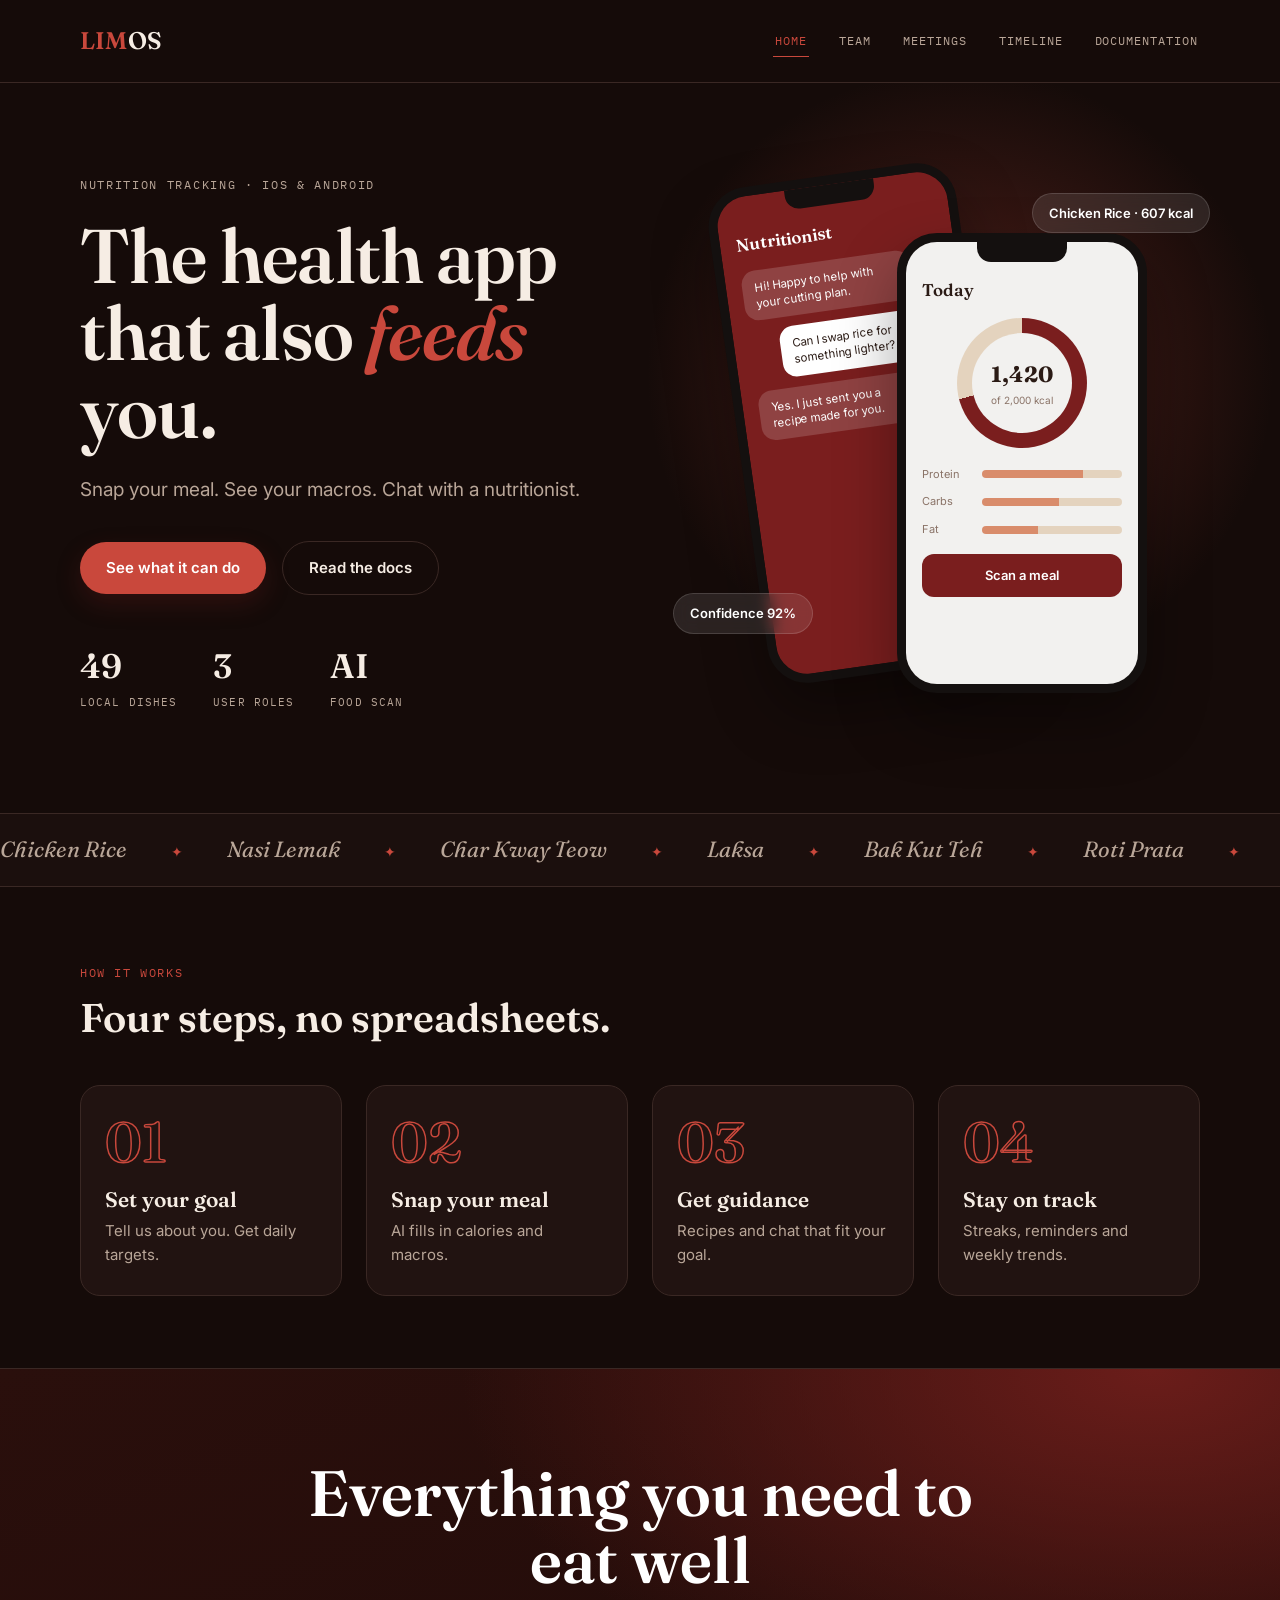
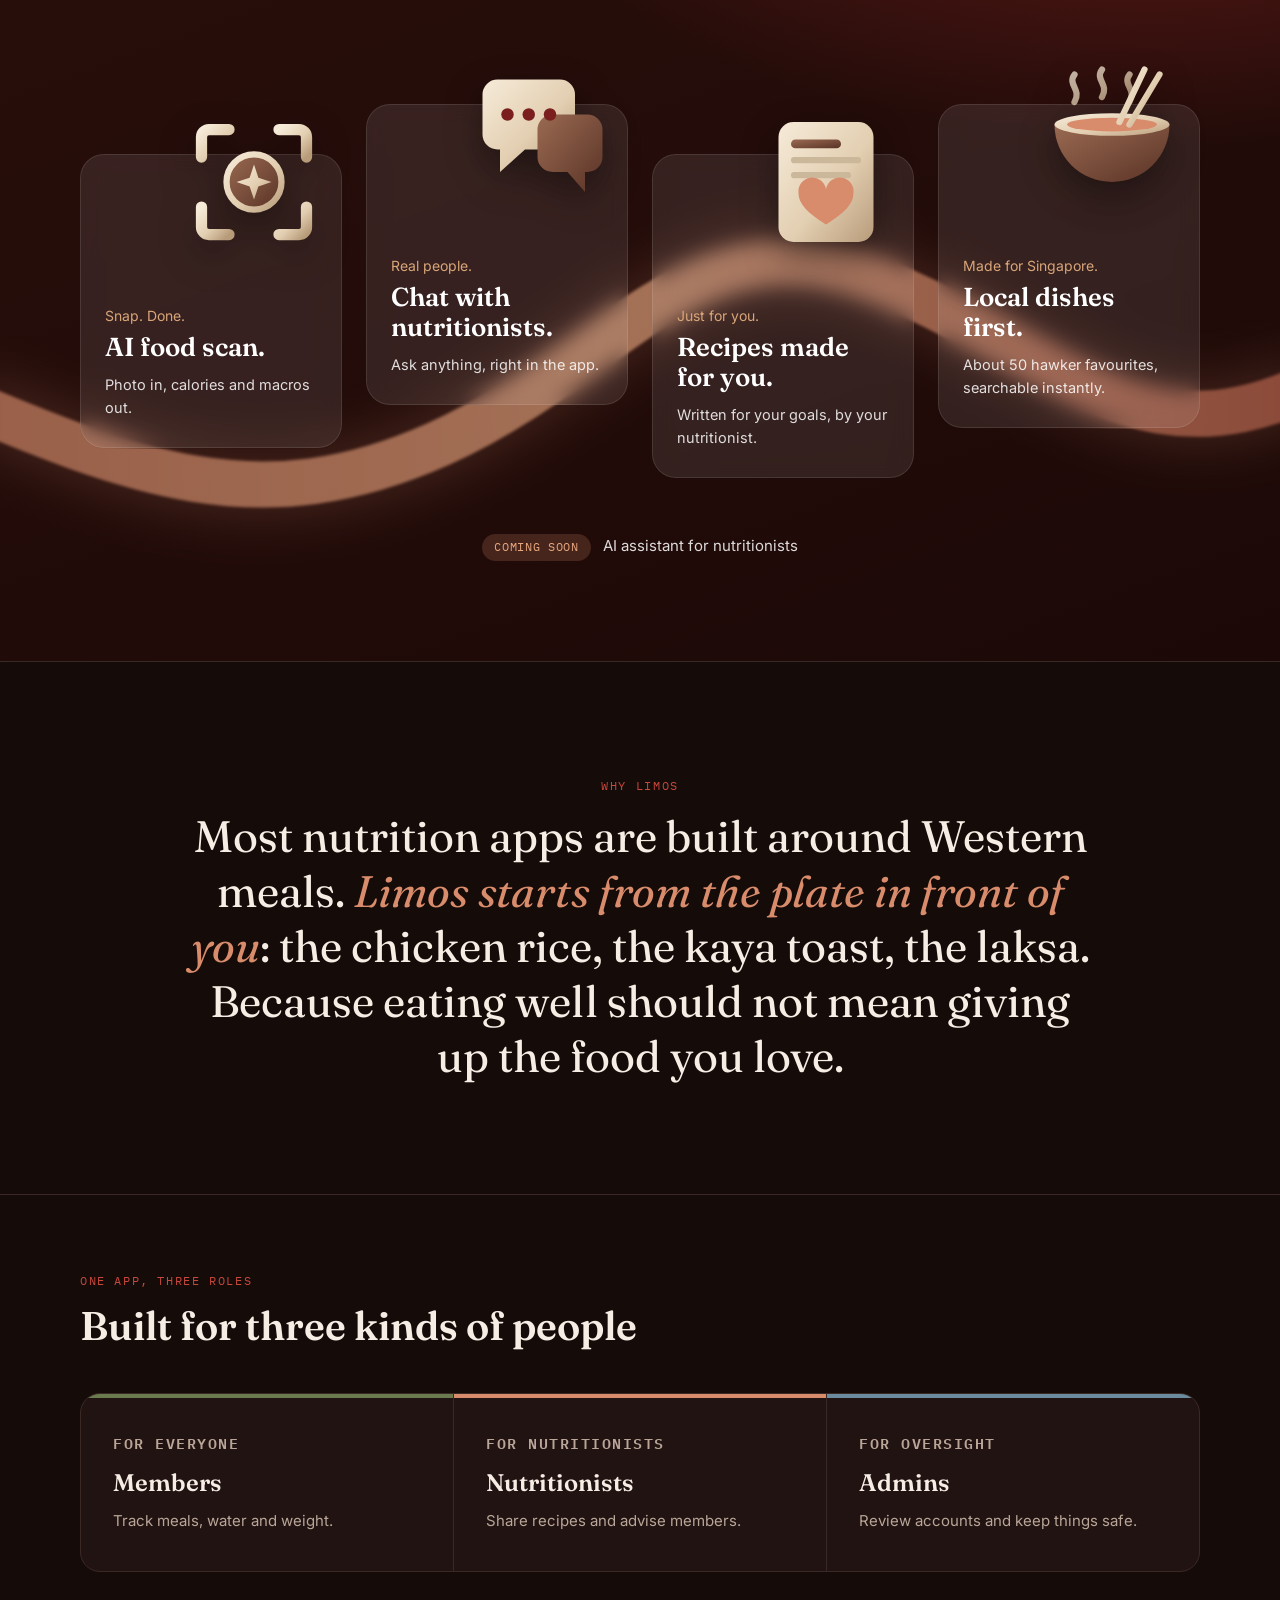
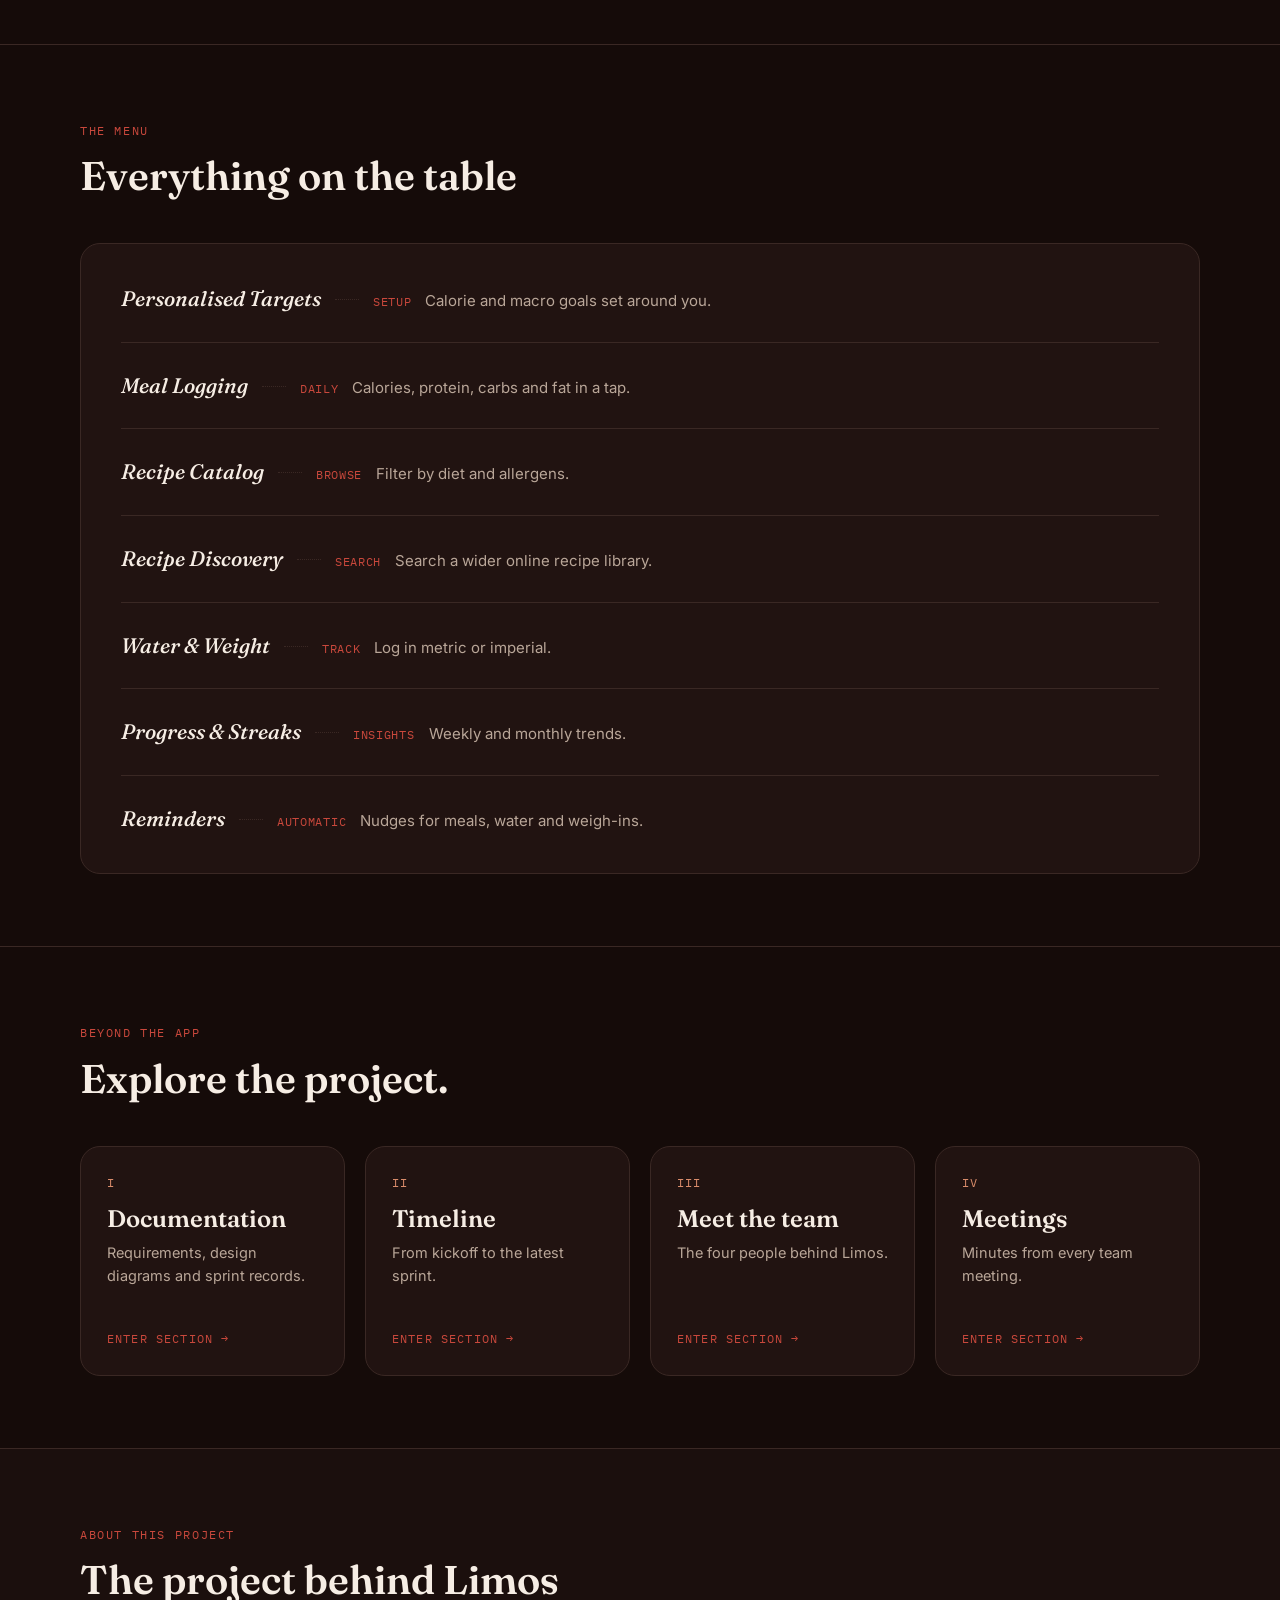
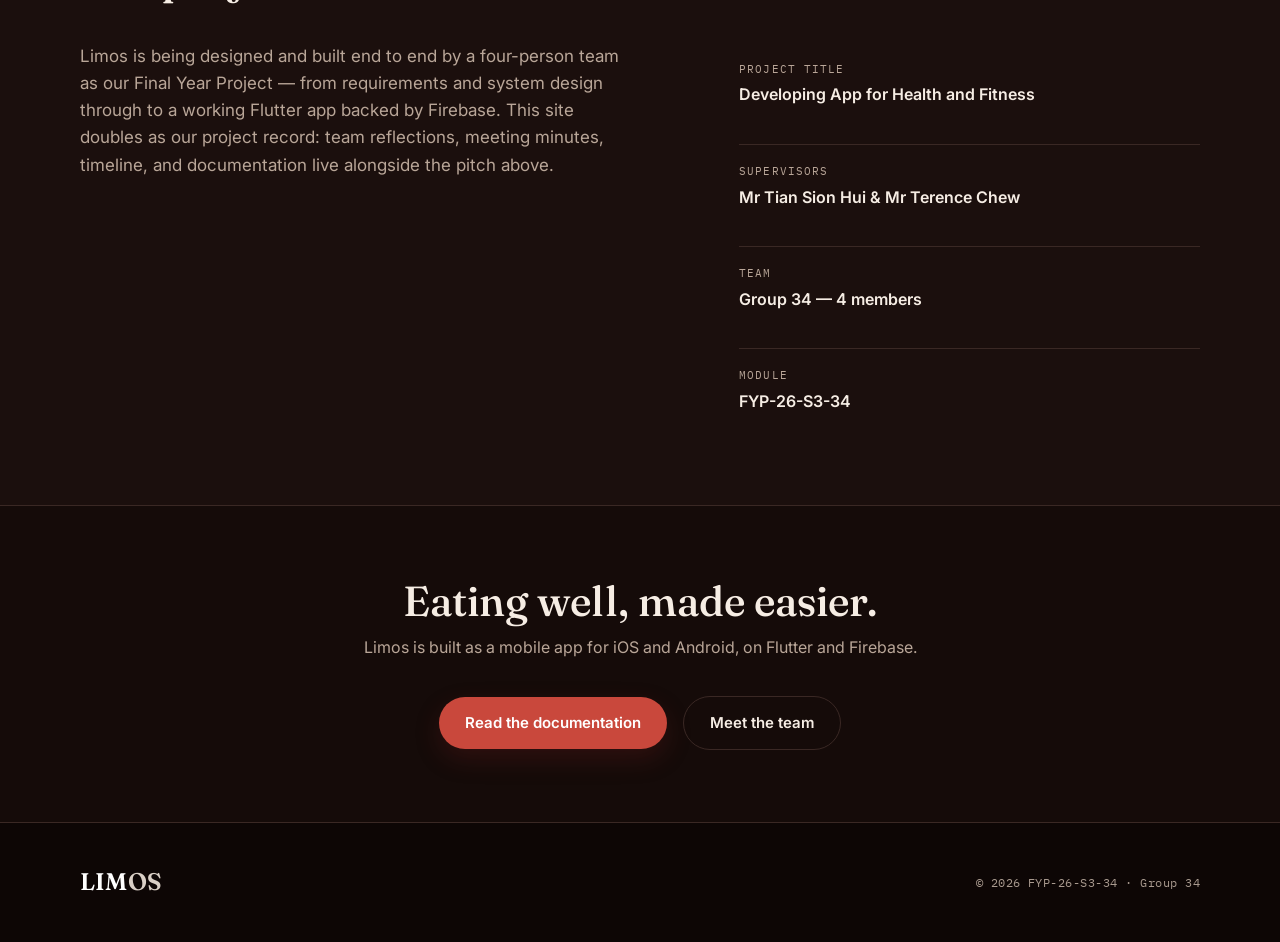
==== index.html @ 3e201663 "Redesign home page (dark theme, split hero, local dishes, nutritionist role), add documentation file" ====
<!DOCTYPE html>
<html lang="en">
<head>
    <meta charset="UTF-8">
    <meta name="viewport" content="width=device-width, initial-scale=1.0">
    <title>Limos — Eat well, tracked well</title>
    <meta name="description" content="Limos is a nutrition app with AI food recognition, a recipe catalog, water and weight tracking, and direct chat with nutritionists.">

    <link rel="preconnect" href="https://fonts.googleapis.com">
    <link rel="preconnect" href="https://fonts.gstatic.com" crossorigin>
    <link href="https://fonts.googleapis.com/css2?family=Fraunces:ital,opsz,wght@0,9..144,500;0,9..144,600;1,9..144,500&family=IBM+Plex+Mono:wght@500;600&family=Inter:wght@400;500;600;700&display=swap" rel="stylesheet">
    <link rel="stylesheet" href="css/style.css">
    <script>document.documentElement.classList.add("js");</script>
</head>
<body>

    <header>
        <div class="wrap">
            <a href="index.html" class="logo">LIM<span>OS</span></a>
            <nav>
                <a href="index.html" aria-current="page">Home</a>
                <a href="team.html">Team</a>
                <a href="meeting.html">Meetings</a>
                <a href="timeline.html">Timeline</a>
                <a href="documentation.html">Documentation</a>
            </nav>
        </div>
    </header>

    <main>

        <section class="hero hero--split">
            <div class="hero__glow" aria-hidden="true"></div>
            <div class="wrap hero__grid">
                <div class="hero__copy">
                    <p class="hero__kicker">Nutrition tracking · iOS &amp; Android</p>
                    <h1>The health app that also <em>feeds</em> you.</h1>
                    <p class="lede">Snap your meal. See your macros. Chat with a nutritionist.</p>
                    <div class="hero__actions">
                        <a href="#advanced" class="btn btn-primary">See what it can do</a>
                        <a href="documentation.html" class="btn btn-ghost">Read the docs</a>
                    </div>
                    <dl class="hero__stats">
                        <div><dt>49</dt><dd>local dishes</dd></div>
                        <div><dt>3</dt><dd>user roles</dd></div>
                        <div><dt>AI</dt><dd>food scan</dd></div>
                    </dl>
                </div>
                <div class="hero__visual">
                    <div class="phone phone--back" aria-hidden="true">
                        <div class="phone__screen phone__screen--chat">
                            <p class="ui-title">Nutritionist</p>
                            <div class="bubble bubble--in">Hi! Happy to help with your cutting plan.</div>
                            <div class="bubble bubble--out">Can I swap rice for something lighter?</div>
                            <div class="bubble bubble--in">Yes. I just sent you a recipe made for you.</div>
                        </div>
                    </div>

                    <div class="phone phone--front" aria-hidden="true">
                        <div class="phone__screen">
                            <p class="ui-title">Today</p>
                            <div class="ring"><span><strong>1,420</strong>of 2,000 kcal</span></div>
                            <div class="macro"><em>Protein</em><i style="--w:72%"></i></div>
                            <div class="macro"><em>Carbs</em><i style="--w:55%"></i></div>
                            <div class="macro"><em>Fat</em><i style="--w:40%"></i></div>
                            <div class="ui-scan">Scan a meal</div>
                        </div>
                    </div>
                    <span class="chip chip--a">Chicken Rice · 607 kcal</span>
                    <span class="chip chip--b">Confidence 92%</span>
                </div>
            </div>
        </section>

        <div class="marquee" aria-label="Local dishes in the Limos database">
            <div class="marquee__track"><span>Chicken Rice</span><span>Nasi Lemak</span><span>Char Kway Teow</span><span>Laksa</span><span>Bak Kut Teh</span><span>Roti Prata</span><span>Hokkien Mee</span><span>Kaya Toast</span><span>Teh Tarik</span><span>Chendol</span><span>Ice Kacang</span><span>Satay</span><span>Popiah</span><span>Durian</span><span>Chicken Rice</span><span>Nasi Lemak</span><span>Char Kway Teow</span><span>Laksa</span><span>Bak Kut Teh</span><span>Roti Prata</span><span>Hokkien Mee</span><span>Kaya Toast</span><span>Teh Tarik</span><span>Chendol</span><span>Ice Kacang</span><span>Satay</span><span>Popiah</span><span>Durian</span></div>
        </div>

        <section id="how">
            <div class="wrap">
                <p class="eyebrow">How it works</p>
                <h2 class="section-title">Four steps, no spreadsheets.</h2>
                <div class="pillars">
                    <div class="pillar"><span class="pillar__num">01</span><h3>Set your goal</h3><p>Tell us about you. Get daily targets.</p></div>
                    <div class="pillar"><span class="pillar__num">02</span><h3>Snap your meal</h3><p>AI fills in calories and macros.</p></div>
                    <div class="pillar"><span class="pillar__num">03</span><h3>Get guidance</h3><p>Recipes and chat that fit your goal.</p></div>
                    <div class="pillar"><span class="pillar__num">04</span><h3>Stay on track</h3><p>Streaks, reminders and weekly trends.</p></div>
                </div>
            </div>
        </section>

        <section id="advanced" class="benefits">
            <svg width="0" height="0" style="position:absolute" aria-hidden="true"><defs>
<linearGradient id="cream" x1="0" y1="0" x2="1" y2="1"><stop offset="0" stop-color="#f6ebd9"/><stop offset=".55" stop-color="#e3cfb2"/><stop offset="1" stop-color="#b89c7a"/></linearGradient>
<linearGradient id="choc" x1="0" y1="0" x2="1" y2="1"><stop offset="0" stop-color="#9a6a52"/><stop offset="1" stop-color="#5a3326"/></linearGradient>
<linearGradient id="ribbon" x1="0" y1="0" x2="1" y2="0"><stop offset="0" stop-color="#d98c6b"/><stop offset=".5" stop-color="#e9a77f"/><stop offset="1" stop-color="#c46a52"/></linearGradient>
</defs></svg>
            <div class="wrap">
                <h2 class="benefits__title">Everything you need to eat well</h2>

                <div class="benefits__stage">
                    <svg class="benefits__ribbon" viewBox="0 0 1200 420" preserveAspectRatio="none" aria-hidden="true">
                        <path d="M-20 250 C 150 330, 260 380, 420 300 S 650 60, 820 140 S 1050 330, 1220 230" fill="none" stroke="url(#ribbon)" stroke-width="46" stroke-linecap="round"/>
                    </svg>
                    <div class="benefits__grid">
                    <article class="benefit">
                        <div class="benefit__icon"><svg viewBox="0 0 120 120" aria-hidden="true"><g fill="none" stroke="url(#cream)" stroke-width="9" stroke-linecap="round" stroke-linejoin="round"><path d="M18 40V24a6 6 0 0 1 6-6h16"/><path d="M80 18h16a6 6 0 0 1 6 6v16"/><path d="M102 80v16a6 6 0 0 1-6 6H80"/><path d="M40 102H24a6 6 0 0 1-6-6V80"/></g><circle cx="60" cy="60" r="22" fill="url(#choc)"/><circle cx="60" cy="60" r="22" fill="none" stroke="url(#cream)" stroke-width="5"/><path d="M60 46l3.5 10.5L74 60l-10.5 3.5L60 74l-3.5-10.5L46 60l10.5-3.5z" fill="url(#cream)"/></svg></div>
                        <p class="benefit__kicker">Snap. Done.</p>
                        <h3>AI food scan.</h3>
                        <p>Photo in, calories and macros out.</p>
                    </article>
                    <article class="benefit">
                        <div class="benefit__icon"><svg viewBox="0 0 120 120" aria-hidden="true"><path d="M14 30a12 12 0 0 1 12-12h50a12 12 0 0 1 12 12v32a12 12 0 0 1-12 12H48L28 92V74h-2a12 12 0 0 1-12-12z" fill="url(#cream)"/><path d="M58 58a12 12 0 0 1 12-12h28a12 12 0 0 1 12 12v22a12 12 0 0 1-12 12h-2v16L82 92H70a12 12 0 0 1-12-12z" fill="url(#choc)"/><g fill="#7a1e1e"><circle cx="34" cy="46" r="5"/><circle cx="51" cy="46" r="5"/><circle cx="68" cy="46" r="5"/></g></svg></div>
                        <p class="benefit__kicker">Real people.</p>
                        <h3>Chat with nutritionists.</h3>
                        <p>Ask anything, right in the app.</p>
                    </article>
                    <article class="benefit">
                        <div class="benefit__icon"><svg viewBox="0 0 120 120" aria-hidden="true"><rect x="22" y="12" width="76" height="96" rx="12" fill="url(#cream)"/><rect x="32" y="26" width="40" height="7" rx="3.5" fill="url(#choc)"/><rect x="32" y="40" width="56" height="5" rx="2.5" fill="#cbb79a"/><rect x="32" y="52" width="48" height="5" rx="2.5" fill="#cbb79a"/><path d="M60 98c-14-9-22-16-22-25a11 11 0 0 1 22-3 11 11 0 0 1 22 3c0 9-8 16-22 25z" fill="#d98c6b" transform="translate(0 -4)"/></svg></div>
                        <p class="benefit__kicker">Just for you.</p>
                        <h3>Recipes made for you.</h3>
                        <p>Written for your goals, by your nutritionist.</p>
                    </article>
                    <article class="benefit">
                        <div class="benefit__icon"><svg viewBox="0 0 120 120" aria-hidden="true"><path d="M30 14c-6 8 6 12 0 22M52 10c-6 8 6 12 0 22M74 14c-6 8 6 12 0 22" fill="none" stroke="url(#cream)" stroke-width="5" stroke-linecap="round" opacity=".75"/><path d="M14 54h92a46 46 0 0 1-92 0z" fill="url(#choc)"/><ellipse cx="60" cy="54" rx="46" ry="9" fill="url(#cream)"/><ellipse cx="60" cy="54" rx="36" ry="5.5" fill="#d98c6b"/><path d="M86 10L66 52M98 14L74 54" stroke="url(#cream)" stroke-width="5" stroke-linecap="round"/></svg></div>
                        <p class="benefit__kicker">Made for Singapore.</p>
                        <h3>Local dishes first.</h3>
                        <p>About 50 hawker favourites, searchable instantly.</p>
                    </article>
                    </div>
                </div>

                <p class="benefits__soon"><span>Coming soon</span> AI assistant for nutritionists</p>
            </div>
        </section>

        <section class="story">
            <div class="wrap">
                <p class="eyebrow">Why Limos</p>
                <p class="story__text">
                    Most nutrition apps are built around Western meals.
                    <em>Limos starts from the plate in front of you</em>: the chicken rice,
                    the kaya toast, the laksa. Because eating well should not mean
                    giving up the food you love.
                </p>
            </div>
        </section>

        <section id="roles">
            <div class="wrap">
                <p class="eyebrow">One app, three roles</p>
                <h2 class="section-title">Built for three kinds of people</h2>
                <div class="roles">
                    <div class="role-card role-card--user">
                        <p class="role-card__tag">For everyone</p>
                        <h3>Members</h3>
                        <p>Track meals, water and weight.</p>
                    </div>
                    <div class="role-card role-card--partner">
                        <p class="role-card__tag">For nutritionists</p>
                        <h3>Nutritionists</h3>
                        <p>Share recipes and advise members.</p>
                    </div>
                    <div class="role-card role-card--admin">
                        <p class="role-card__tag">For oversight</p>
                        <h3>Admins</h3>
                        <p>Review accounts and keep things safe.</p>
                    </div>
                </div>
            </div>
        </section>

        <section id="menu">
            <div class="wrap">
                <p class="eyebrow">The menu</p>
                <h2 class="section-title">Everything on the table</h2>
                <div class="menu-card">

                    <div class="menu-item">
                        <span class="menu-item__name">Personalised Targets</span>
                        <span class="menu-item__leader" aria-hidden="true"></span>
                        <span class="menu-item__tag">Setup</span>
                        <p class="menu-item__desc">Calorie and macro goals set around you.</p>
                    </div>

                    <div class="menu-item">
                        <span class="menu-item__name">Meal Logging</span>
                        <span class="menu-item__leader" aria-hidden="true"></span>
                        <span class="menu-item__tag">Daily</span>
                        <p class="menu-item__desc">Calories, protein, carbs and fat in a tap.</p>
                    </div>

                    <div class="menu-item">
                        <span class="menu-item__name">Recipe Catalog</span>
                        <span class="menu-item__leader" aria-hidden="true"></span>
                        <span class="menu-item__tag">Browse</span>
                        <p class="menu-item__desc">Filter by diet and allergens.</p>
                    </div>

                    <div class="menu-item">
                        <span class="menu-item__name">Recipe Discovery</span>
                        <span class="menu-item__leader" aria-hidden="true"></span>
                        <span class="menu-item__tag">Search</span>
                        <p class="menu-item__desc">Search a wider online recipe library.</p>
                    </div>

                    <div class="menu-item">
                        <span class="menu-item__name">Water &amp; Weight</span>
                        <span class="menu-item__leader" aria-hidden="true"></span>
                        <span class="menu-item__tag">Track</span>
                        <p class="menu-item__desc">Log in metric or imperial.</p>
                    </div>

                    <div class="menu-item">
                        <span class="menu-item__name">Progress &amp; Streaks</span>
                        <span class="menu-item__leader" aria-hidden="true"></span>
                        <span class="menu-item__tag">Insights</span>
                        <p class="menu-item__desc">Weekly and monthly trends.</p>
                    </div>

                    <div class="menu-item">
                        <span class="menu-item__name">Reminders</span>
                        <span class="menu-item__leader" aria-hidden="true"></span>
                        <span class="menu-item__tag">Automatic</span>
                        <p class="menu-item__desc">Nudges for meals, water and weigh-ins.</p>
                    </div>

                </div>
            </div>
        </section>

        <section id="explore">
            <div class="wrap">
                <p class="eyebrow">Beyond the app</p>
                <h2 class="section-title">Explore the project.</h2>
                <div class="portals">
                    <a class="portal" href="documentation.html"><span class="portal__num">I</span><h3>Documentation</h3><p>Requirements, design diagrams and sprint records.</p><span class="portal__go">Enter section →</span></a>
                    <a class="portal" href="timeline.html"><span class="portal__num">II</span><h3>Timeline</h3><p>From kickoff to the latest sprint.</p><span class="portal__go">Enter section →</span></a>
                    <a class="portal" href="team.html"><span class="portal__num">III</span><h3>Meet the team</h3><p>The four people behind Limos.</p><span class="portal__go">Enter section →</span></a>
                    <a class="portal" href="meeting.html"><span class="portal__num">IV</span><h3>Meetings</h3><p>Minutes from every team meeting.</p><span class="portal__go">Enter section →</span></a>
                </div>
            </div>
        </section>

        <section class="about-band">
            <div class="wrap">
                <p class="eyebrow">About this project</p>
                <h2 class="section-title">The project behind Limos</h2>

                <div class="about-grid">
                    <p class="section-lede" style="margin-top:0;">
                        Limos is being designed and built end to end by a four-person team
                        as our Final Year Project — from requirements and system design
                        through to a working Flutter app backed by Firebase.
                        This site doubles as our project record: team reflections, meeting
                        minutes, timeline, and documentation live alongside the pitch above.
                    </p>

                    <ul class="fact-list">
                        <li>
                            <span class="fact-label">Project title</span>
                            <span class="fact-value">Developing App for Health and Fitness</span>
                        </li>
                        <li>
                            <span class="fact-label">Supervisors</span>
                            <span class="fact-value">Mr Tian Sion Hui &amp; Mr Terence Chew</span>
                        </li>
                        <li>
                            <span class="fact-label">Team</span>
                            <span class="fact-value">Group 34 — 4 members</span>
                        </li>
                        <li>
                            <span class="fact-label">Module</span>
                            <span class="fact-value">FYP-26-S3-34</span>
                        </li>
                    </ul>
                </div>
            </div>
        </section>


        <section class="cta-band">
            <div class="wrap">
                <h2>Eating well, made easier.</h2>
                <p>Limos is built as a mobile app for iOS and Android, on Flutter and Firebase.</p>
                <div class="hero__actions">
                    <a href="documentation.html" class="btn btn-primary">Read the documentation</a>
                    <a href="team.html" class="btn btn-ghost">Meet the team</a>
                </div>
            </div>
        </section>

    </main>

    <footer>
        <div class="wrap">
            <a href="index.html" class="logo">LIM<span>OS</span></a>
            <p>© 2026 FYP-26-S3-34 · Group 34</p>
        </div>
    </footer>

    <script>
    (function () {
        var sel = ".pillar,.benefit,.role-card,.menu-item,.portal,.story__text,.hero__copy > *,.step";
        var els = document.querySelectorAll(sel);
        if (!("IntersectionObserver" in window)) return;
        var io = new IntersectionObserver(function (entries) {
            entries.forEach(function (e) {
                if (e.isIntersecting) { e.target.classList.add("in"); io.unobserve(e.target); }
            });
        }, { threshold: 0.15 });
        els.forEach(function (el, i) {
            el.setAttribute("data-reveal", "");
            el.style.transitionDelay = ((i % 4) * 70) + "ms";
            io.observe(el);
        });
    })();
    </script>
</body>
</html>
---- css/style.css ----
/* ============================================================
   Limos — design tokens
   Palette and type pulled directly from the app's own theme
   (lib/theme/app_theme.dart), so the site reads as a direct
   extension of the product rather than a generic wrapper.
   ============================================================ */

:root {
  --bg: #150b09;
  --surface: #211311;
  --surface-raised: #1b0f0d;
  --primary: #c9483c;
  --primary-dark: #a83429;
  --ink: #f6ede4;
  --ink-soft: #b9a698;
  --hairline: #3a2824;
  --clay: #d98c6b;
  --olive: #6b7a4f;
  --water: #6b8c9e;

  --font-display: "Fraunces", serif;
  --font-body: "Inter", sans-serif;
  --font-mono: "IBM Plex Mono", monospace;

  --container: 1120px;
  --radius: 20px;
  --radius-sm: 12px;
}

* {
  margin: 0;
  padding: 0;
  box-sizing: border-box;
}

html {
  scroll-behavior: smooth;
}

@media (prefers-reduced-motion: reduce) {
  html {
    scroll-behavior: auto;
  }
  * {
    animation-duration: 0.01ms !important;
    animation-iteration-count: 1 !important;
    transition-duration: 0.01ms !important;
  }
}

body {
  background: var(--bg);
  color: var(--ink);
  font-family: var(--font-body);
  line-height: 1.6;
  display: flex;
  flex-direction: column;
  min-height: 100vh;
  -webkit-font-smoothing: antialiased;
}

a {
  color: inherit;
}

:focus-visible {
  outline: 2px solid var(--primary);
  outline-offset: 3px;
}

img {
  max-width: 100%;
  display: block;
}

.wrap {
  width: 90%;
  max-width: var(--container);
  margin: 0 auto;
}

/* ============================================================
   Header
   ============================================================ */

header {
  background: var(--bg);
  border-bottom: 1px solid var(--hairline);
  padding: 22px 0;
  position: sticky;
  top: 0;
  z-index: 20;
  backdrop-filter: blur(6px);
}

header .wrap {
  display: flex;
  justify-content: space-between;
  align-items: center;
  gap: 24px;
}

.logo {
  font-family: var(--font-display);
  font-weight: 600;
  font-size: 24px;
  letter-spacing: 0.01em;
  color: var(--primary);
  text-decoration: none;
  white-space: nowrap;
}

.logo span {
  color: var(--ink);
}

nav {
  display: flex;
  flex-wrap: wrap;
  gap: 4px 28px;
}

nav a {
  font-family: var(--font-mono);
  font-size: 12px;
  letter-spacing: 0.08em;
  text-transform: uppercase;
  text-decoration: none;
  color: var(--ink-soft);
  padding: 6px 2px;
  border-bottom: 1px solid transparent;
  transition: color 0.2s ease, border-color 0.2s ease;
}

nav a:hover,
nav a[aria-current="page"] {
  color: var(--primary);
  border-color: var(--primary);
}

/* ============================================================
   Main / page rhythm
   ============================================================ */

main {
  flex: 1;
}

section {
  padding: 72px 0;
}

section + section {
  border-top: 1px solid var(--hairline);
}

.eyebrow {
  display: inline-block;
  font-family: var(--font-mono);
  font-size: 11.5px;
  letter-spacing: 0.14em;
  text-transform: uppercase;
  color: var(--primary);
  margin-bottom: 14px;
}

h1,
h2,
h3 {
  font-family: var(--font-display);
  color: var(--ink);
  font-weight: 600;
  line-height: 1.12;
}

.section-title {
  font-size: clamp(28px, 3.4vw, 40px);
  max-width: 640px;
}

.section-lede {
  font-size: 17px;
  color: var(--ink-soft);
  max-width: 560px;
  margin-top: 16px;
}

/* ============================================================
   Hero
   ============================================================ */

.hero {
  padding: 96px 0 72px;
}

.hero__kicker {
  font-family: var(--font-mono);
  font-size: 12px;
  letter-spacing: 0.14em;
  text-transform: uppercase;
  color: var(--ink-soft);
  margin-bottom: 22px;
}

.hero__kicker strong {
  color: var(--primary);
  font-weight: 600;
}

.hero h1 {
  font-size: clamp(40px, 6vw, 68px);
  max-width: 820px;
  letter-spacing: -0.01em;
}

.hero h1 em {
  font-style: italic;
  color: var(--primary);
}

.hero p.lede {
  font-size: 19px;
  color: var(--ink-soft);
  max-width: 560px;
  margin-top: 26px;
}

.hero__actions {
  display: flex;
  flex-wrap: wrap;
  gap: 16px;
  margin-top: 36px;
  align-items: center;
}

.btn {
  display: inline-flex;
  align-items: center;
  gap: 8px;
  font-family: var(--font-body);
  font-weight: 600;
  font-size: 15px;
  padding: 14px 26px;
  border-radius: 999px;
  text-decoration: none;
  transition: transform 0.2s ease, box-shadow 0.2s ease, background 0.2s ease;
}

.btn-primary {
  background: var(--primary);
  color: #fff;
  box-shadow: 0 10px 24px rgba(122, 30, 30, 0.25);
}

.btn-primary:hover {
  background: var(--primary-dark);
  transform: translateY(-2px);
  box-shadow: 0 14px 28px rgba(122, 30, 30, 0.3);
}

.btn-ghost {
  color: var(--ink);
  border: 1px solid var(--hairline);
  background: transparent;
}

.btn-ghost:hover {
  border-color: var(--primary);
  color: var(--primary);
}

/* ============================================================
   "Built for three kinds of people" — role split
   (mirrors the app's own role-select screen)
   ============================================================ */

.roles {
  display: grid;
  grid-template-columns: repeat(3, 1fr);
  gap: 1px;
  background: var(--hairline);
  border: 1px solid var(--hairline);
  border-radius: var(--radius);
  overflow: hidden;
  margin-top: 44px;
}

@media (max-width: 760px) {
  .roles {
    grid-template-columns: 1fr;
  }
}

.role-card {
  background: var(--surface);
  padding: 38px 32px;
  position: relative;
}

.role-card::before {
  content: "";
  position: absolute;
  top: 0;
  left: 0;
  right: 0;
  height: 4px;
  background: var(--accent, var(--primary));
}

.role-card--user {
  --accent: var(--olive);
}
.role-card--partner {
  --accent: var(--clay);
}
.role-card--admin {
  --accent: var(--water);
}

.role-card__tag {
  font-family: var(--font-mono);
  font-size: 11px;
  letter-spacing: 0.1em;
  text-transform: uppercase;
  color: var(--accent, var(--primary));
  font-weight: 600;
}

.role-card h3 {
  font-size: 24px;
  margin: 14px 0 12px;
}

.role-card p {
  color: var(--ink-soft);
  font-size: 15px;
}

/* ============================================================
   Feature menu — the signature element.
   Presented like a printed menu: dish name, dotted leader,
   small mono tag. Deliberately not an icon grid.
   ============================================================ */

.menu-card {
  background: var(--surface);
  border: 1px solid var(--hairline);
  border-radius: var(--radius);
  padding: 12px 40px;
  margin-top: 44px;
}

.menu-item {
  display: flex;
  align-items: baseline;
  gap: 14px;
  padding: 26px 0;
}

.menu-item + .menu-item {
  border-top: 1px solid var(--hairline);
}

.menu-item__name {
  font-family: var(--font-display);
  font-style: italic;
  font-size: 21px;
  font-weight: 500;
  white-space: nowrap;
  color: var(--ink);
}

.menu-item__leader {
  flex: 1;
  border-bottom: 1.5px dotted var(--hairline);
  transform: translateY(-6px);
  min-width: 24px;
}

.menu-item__tag {
  font-family: var(--font-mono);
  font-size: 11.5px;
  letter-spacing: 0.06em;
  text-transform: uppercase;
  color: var(--primary);
  white-space: nowrap;
  flex-shrink: 0;
}

.menu-item__desc {
  flex-basis: 100%;
  color: var(--ink-soft);
  font-size: 15px;
  margin-top: -12px;
  padding-right: 4px;
}

/* ============================================================
   About / academic info band — quiet, not the hero.
   ============================================================ */

.about-band {
  background: var(--surface-raised);
}

.about-grid {
  display: grid;
  grid-template-columns: 1.3fr 1fr;
  gap: 60px;
  margin-top: 40px;
}

@media (max-width: 760px) {
  .about-grid {
    grid-template-columns: 1fr;
  }
}

.fact-list {
  list-style: none;
  display: flex;
  flex-direction: column;
  gap: 18px;
}

.fact-list li {
  display: flex;
  flex-direction: column;
  gap: 4px;
  padding: 18px 0;
  border-top: 1px solid var(--hairline);
}

.fact-list li:first-child {
  border-top: none;
}

.fact-label {
  font-family: var(--font-mono);
  font-size: 11px;
  letter-spacing: 0.1em;
  text-transform: uppercase;
  color: var(--ink-soft);
}

.fact-value {
  font-size: 16px;
  font-weight: 600;
}

/* ============================================================
   Generic cards (kept for existing pages)
   ============================================================ */

.cards {
  display: grid;
  grid-template-columns: repeat(auto-fit, minmax(260px, 1fr));
  gap: 24px;
  margin-top: 40px;
}

.card {
  background: var(--surface);
  padding: 32px;
  border-radius: var(--radius);
  border: 1px solid var(--hairline);
  transition: transform 0.25s ease, box-shadow 0.25s ease;
}

.card:hover {
  transform: translateY(-6px);
  box-shadow: 0 20px 40px rgba(43, 27, 21, 0.08);
}

.card h3 {
  font-size: 19px;
  margin-bottom: 10px;
}

.card p {
  color: var(--ink-soft);
  font-size: 15px;
}

/* ============================================================
   Footer
   ============================================================ */

footer {
  background: #0d0605;
  border-top: 1px solid var(--hairline);
  color: #d9cfc6;
  padding: 40px 0;
}

footer .wrap {
  display: flex;
  justify-content: space-between;
  align-items: center;
  flex-wrap: wrap;
  gap: 16px;
}

footer .logo {
  color: #fff;
}

footer .logo span {
  color: #d9cfc6;
}

footer p {
  font-family: var(--font-mono);
  font-size: 12px;
  letter-spacing: 0.04em;
  color: #a99a8f;
}

/* ============================================================
   Team page
   ============================================================ */

.team-grid {
  display: grid;
  grid-template-columns: repeat(auto-fit, minmax(260px, 1fr));
  gap: 24px;
  margin-top: 44px;
}

.team-link {
  text-decoration: none;
  color: inherit;
  display: block;
}

.team-card {
  background: var(--surface);
  border: 1px solid var(--hairline);
  border-radius: var(--radius);
  padding: 34px;
  height: 100%;
  transition: transform 0.25s ease, box-shadow 0.25s ease, border-color 0.25s ease;
}

.team-card:hover {
  transform: translateY(-6px);
  box-shadow: 0 20px 40px rgba(43, 27, 21, 0.08);
  border-color: var(--primary);
}

.team-card__avatar {
  width: 56px;
  height: 56px;
  border-radius: 50%;
  background: var(--primary);
  color: #fff;
  font-family: var(--font-display);
  font-size: 22px;
  font-weight: 600;
  display: flex;
  align-items: center;
  justify-content: center;
  margin-bottom: 20px;
}

.team-card h3 {
  font-size: 19px;
  margin-bottom: 6px;
}

.team-card .role {
  font-family: var(--font-mono);
  font-size: 11px;
  letter-spacing: 0.08em;
  text-transform: uppercase;
  color: var(--primary);
}

.team-card p.description {
  margin-top: 14px;
  color: var(--ink-soft);
  font-size: 14px;
}

/* ============================================================
   Weekly reflection / meeting accordions
   ============================================================ */

.week-card {
  background: var(--surface);
  border: 1px solid var(--hairline);
  border-radius: var(--radius-sm);
  margin-top: 16px;
}

.week-card summary {
  cursor: pointer;
  list-style: none;
  padding: 22px 28px;
  font-family: var(--font-body);
  font-weight: 600;
  font-size: 16px;
  color: var(--ink);
  display: flex;
  justify-content: space-between;
  align-items: center;
}

.week-card summary::-webkit-details-marker {
  display: none;
}

.week-card summary::after {
  content: "+";
  font-family: var(--font-mono);
  font-size: 20px;
  color: var(--primary);
  transition: transform 0.2s ease;
}

.week-card[open] summary::after {
  transform: rotate(45deg);
}

.week-card .content {
  padding: 0 28px 28px;
  color: var(--ink-soft);
  border-top: 1px solid var(--hairline);
  padding-top: 20px;
}

.week-card .content h4 {
  font-family: var(--font-mono);
  font-size: 11px;
  letter-spacing: 0.08em;
  text-transform: uppercase;
  color: var(--primary);
  margin-top: 20px;
  margin-bottom: 8px;
}

.week-card .content h4:first-child {
  margin-top: 0;
}

.week-card .content ul {
  margin-left: 20px;
}

.week-card .content li {
  margin-bottom: 4px;
}

.meta-row {
  display: flex;
  flex-wrap: wrap;
  gap: 8px 20px;
  font-size: 13.5px;
  color: var(--ink-soft);
  margin-bottom: 4px;
}

.meta-row strong {
  color: var(--ink);
}

/* ============================================================
   Timeline page
   ============================================================ */

.timeline {
  margin-top: 48px;
  position: relative;
  padding-left: 32px;
  border-left: 2px solid var(--hairline);
}

.timeline__phase {
  position: relative;
  padding-bottom: 44px;
}

.timeline__phase:last-child {
  padding-bottom: 0;
}

.timeline__phase::before {
  content: "";
  position: absolute;
  left: -38px;
  top: 4px;
  width: 12px;
  height: 12px;
  border-radius: 50%;
  background: var(--primary);
  border: 3px solid var(--bg);
}

.timeline__dates {
  font-family: var(--font-mono);
  font-size: 12px;
  letter-spacing: 0.06em;
  text-transform: uppercase;
  color: var(--ink-soft);
}

.timeline__phase h3 {
  font-size: 21px;
  margin: 6px 0 12px;
}

.timeline__tasks {
  list-style: none;
  display: flex;
  flex-wrap: wrap;
  gap: 8px;
}

.timeline__tasks li {
  font-size: 13px;
  background: var(--surface);
  border: 1px solid var(--hairline);
  padding: 6px 14px;
  border-radius: 999px;
  color: var(--ink-soft);
}

/* ============================================================
   Documentation page
   ============================================================ */

.doc-grid {
  display: grid;
  grid-template-columns: repeat(auto-fit, minmax(280px, 1fr));
  gap: 24px;
  margin-top: 44px;
}

.doc-card {
  background: var(--surface);
  border: 1px solid var(--hairline);
  border-radius: var(--radius);
  padding: 30px;
}

.doc-card__index {
  font-family: var(--font-mono);
  font-size: 11px;
  color: var(--primary);
  letter-spacing: 0.08em;
}

.doc-card h3 {
  font-size: 19px;
  margin: 10px 0 10px;
}

.doc-card p {
  color: var(--ink-soft);
  font-size: 14.5px;
}

.doc-card ul {
  margin-top: 14px;
  padding-left: 18px;
  color: var(--ink-soft);
  font-size: 14px;
}

.doc-card li {
  margin-bottom: 4px;
}

.doc-card li a {
  color: var(--primary);
  text-decoration: underline;
  text-underline-offset: 3px;
}

.doc-ext {
  font-family: var(--font-mono);
  font-size: 10px;
  letter-spacing: 0.06em;
  color: var(--ink-soft);
  border: 1px solid var(--hairline);
  border-radius: 6px;
  padding: 1px 6px;
  margin-left: 4px;
}

/* ============================================================
   Responsive
   ============================================================ */

@media (max-width: 640px) {
  section {
    padding: 52px 0;
  }
  .hero {
    padding: 64px 0 48px;
  }
  .menu-card {
    padding: 8px 20px;
  }
  .menu-item {
    flex-wrap: wrap;
  }
  .menu-item__leader {
    display: none;
  }
  header .wrap {
    flex-direction: column;
    align-items: flex-start;
    gap: 14px;
  }
}

/* ============================================================
   Home page promo additions: how-it-works steps, advanced
   feature cards, closing call-to-action band.
   ============================================================ */

.steps {
  display: grid;
  grid-template-columns: repeat(3, 1fr);
  gap: 24px;
  margin-top: 44px;
}

.step {
  background: var(--surface);
  border: 1px solid var(--hairline);
  border-radius: var(--radius);
  padding: 28px;
}

.step__num {
  display: inline-flex;
  align-items: center;
  justify-content: center;
  width: 34px;
  height: 34px;
  border-radius: 50%;
  background: var(--primary);
  color: #fff;
  font-family: var(--font-mono);
  font-weight: 600;
  font-size: 14px;
}

.step h3 {
  font-family: var(--font-display);
  font-size: 21px;
  font-weight: 500;
  margin: 16px 0 8px;
}

.step p {
  color: var(--ink-soft);
  font-size: 15px;
}












.cta-band {
  text-align: center;
}

.cta-band h2 {
  font-family: var(--font-display);
  font-size: clamp(30px, 4vw, 42px);
  font-weight: 500;
}

.cta-band p {
  color: var(--ink-soft);
  margin-top: 10px;
}

.cta-band .hero__actions {
  justify-content: center;
}

@media (max-width: 900px) {
  .steps,
  .feature-grid {
    grid-template-columns: 1fr;
  }
}

/* ============================================================
   App showcase: dark panel, overlapping phones, glass callouts.
   ============================================================ */








.phone {
  position: absolute;
  width: 250px;
  height: 500px;
  border: 9px solid #14100f;
  border-radius: 40px;
  background: #14100f;
  box-shadow: 0 30px 60px rgba(0, 0, 0, 0.35);
  overflow: hidden;
}

.phone::before {
  content: "";
  position: absolute;
  top: 0;
  left: 50%;
  transform: translateX(-50%);
  width: 90px;
  height: 20px;
  background: #14100f;
  border-radius: 0 0 14px 14px;
  z-index: 2;
}



.phone__screen {
  height: 100%;
  background: var(--bg);
  padding: 34px 16px 16px;
}

.phone__screen--chat {
  background: #7a1e1e;
}

.ui-title {
  font-family: var(--font-display);
  font-size: 17px;
  font-weight: 600;
  color: var(--ink);
  margin-bottom: 14px;
}

.phone__screen--chat .ui-title { color: #fff; }

.ring {
  width: 130px;
  height: 130px;
  margin: 0 auto 18px;
  border-radius: 50%;
  background: conic-gradient(var(--primary) 0 71%, var(--hairline) 71% 100%);
  display: grid;
  place-items: center;
}

.ring span {
  width: 100px;
  height: 100px;
  border-radius: 50%;
  background: var(--bg);
  display: grid;
  place-content: center;
  text-align: center;
  font-size: 10px;
  color: var(--ink-soft);
}

.ring strong {
  font-family: var(--font-display);
  font-size: 22px;
  color: var(--ink);
}

.macro {
  display: grid;
  grid-template-columns: 52px 1fr;
  align-items: center;
  gap: 8px;
  margin-bottom: 10px;
}

.macro em {
  font-style: normal;
  font-size: 11px;
  color: var(--ink-soft);
}

.macro i {
  display: block;
  height: 8px;
  border-radius: 4px;
  background: linear-gradient(90deg, var(--clay) var(--w), var(--hairline) var(--w));
}

.ui-scan {
  margin-top: 16px;
  padding: 11px;
  border-radius: 12px;
  background: var(--primary);
  color: #fff;
  text-align: center;
  font-size: 13px;
  font-weight: 600;
}

.bubble {
  max-width: 85%;
  margin-bottom: 10px;
  padding: 9px 12px;
  border-radius: 14px;
  font-size: 11.5px;
  line-height: 1.4;
}

.bubble--in  { background: rgba(255, 255, 255, 0.16); color: #fff; }
.bubble--out { background: #fff; color: var(--ink); margin-left: auto; }


@media (max-width: 900px) {
}

/* Local food section */






/* ============================================================
   Benefits band: dark section, glass cards with 3D-style icons
   poking out of the top, a ribbon sweeping behind them.
   ============================================================ */

.benefits {
  background:
    radial-gradient(90% 70% at 90% 0%, #6b1d1a 0%, rgba(107, 29, 26, 0) 60%),
    linear-gradient(160deg, #2a0f0c 0%, #1c0907 100%);
  color: #fff;
  padding: 90px 0 100px;
  overflow: hidden;
}

.benefits__title {
  font-family: var(--font-display);
  font-weight: 600;
  font-size: clamp(34px, 5.5vw, 64px);
  line-height: 1.05;
  text-align: center;
  max-width: 760px;
  margin: 0 auto;
}

.benefits__stage {
  position: relative;
  margin-top: 110px;
}

.benefits__ribbon {
  position: absolute;
  left: -10%;
  top: 40px;
  width: 120%;
  height: 420px;
  filter: blur(1.5px) drop-shadow(0 0 30px rgba(217, 140, 107, 0.4));
  opacity: 0.9;
}

.benefits__grid {
  position: relative;
  display: grid;
  grid-template-columns: repeat(4, 1fr);
  gap: 24px;
  align-items: start;
}

.benefit {
  position: relative;
  padding: 150px 24px 28px;
  border-radius: 24px;
  background: rgba(255, 255, 255, 0.09);
  border: 1px solid rgba(255, 255, 255, 0.1);
  backdrop-filter: blur(10px);
}

.benefit:nth-child(odd) { margin-top: 50px; }

.benefit__icon {
  position: absolute;
  top: -48px;
  right: 12px;
  width: 150px;
  filter: drop-shadow(0 14px 18px rgba(0, 0, 0, 0.4));
}

.benefit__icon svg { display: block; width: 100%; height: auto; }

.benefit__kicker {
  font-size: 14px;
  color: #d9a679;
}

.benefit h3 {
  font-family: var(--font-display);
  font-weight: 600;
  font-size: 26px;
  line-height: 1.15;
  margin: 6px 0 10px;
}

.benefit p:last-child {
  font-size: 14.5px;
  color: rgba(255, 255, 255, 0.85);
}

.benefits__soon {
  margin-top: 56px;
  text-align: center;
  font-size: 15px;
  color: rgba(255, 255, 255, 0.85);
}

.benefits__soon span {
  display: inline-block;
  margin-right: 8px;
  padding: 4px 12px;
  border-radius: 999px;
  background: rgba(217, 140, 107, 0.2);
  color: #e9a77f;
  font-family: var(--font-mono);
  font-size: 11.5px;
  letter-spacing: 0.06em;
  text-transform: uppercase;
}

@media (max-width: 1000px) {
  .benefits__grid { grid-template-columns: repeat(2, 1fr); row-gap: 90px; }
  .benefit:nth-child(odd) { margin-top: 0; }
  .benefit:nth-child(even) { margin-top: 50px; }
}

@media (max-width: 560px) {
  .benefits__grid { grid-template-columns: 1fr; row-gap: 80px; }
  .benefit:nth-child(even) { margin-top: 0; }
  .benefits__ribbon { display: none; }
}

.benefits .benefits__title,
.benefits .benefit h3 {
  color: #fff;
}

.benefits__ribbon { opacity: 0.65; }


/* ============================================================
   Dark redesign: split hero, marquee, pillars, story, portals,
   scroll reveal.
   ============================================================ */

.phone__screen {
  --bg: #f2f1ef;
  --ink: #2b1b15;
  --ink-soft: #8a7367;
  --hairline: #e4d3be;
  --primary: #7a1e1e;
}

.btn-primary { color: #fff; }

.hero--split {
  position: relative;
  overflow: hidden;
  padding: 80px 0 90px;
}

.hero__glow {
  position: absolute;
  inset: -20% -10% auto auto;
  width: 70%;
  height: 120%;
  background: radial-gradient(closest-side, rgba(201, 72, 60, 0.35), rgba(201, 72, 60, 0) 70%);
  pointer-events: none;
}

.hero__grid {
  position: relative;
  display: grid;
  grid-template-columns: 1.05fr 1fr;
  gap: 40px;
  align-items: center;
}

.hero--split h1 {
  font-size: clamp(42px, 6vw, 76px);
  line-height: 1.02;
}

.hero__stats {
  display: flex;
  gap: 36px;
  margin-top: 44px;
}

.hero__stats dt {
  font-family: var(--font-display);
  font-size: 34px;
  font-weight: 600;
  color: var(--ink);
}

.hero__stats dd {
  font-family: var(--font-mono);
  font-size: 11px;
  letter-spacing: 0.1em;
  text-transform: uppercase;
  color: var(--ink-soft);
}

.hero__visual {
  position: relative;
  height: 560px;
}

.hero__visual .phone--back {
  left: calc(50% - 200px);
  top: 10px;
  transform: rotate(-8deg);
}

.hero__visual .phone--front {
  left: calc(50% - 40px);
  top: 70px;
  height: 460px;
}

.chip {
  position: absolute;
  padding: 9px 16px;
  border-radius: 999px;
  background: rgba(255, 255, 255, 0.1);
  border: 1px solid rgba(255, 255, 255, 0.14);
  backdrop-filter: blur(8px);
  color: #fff;
  font-size: 13px;
  font-weight: 600;
  white-space: nowrap;
  animation: floaty 5s ease-in-out infinite;
}

.chip--a { right: -10px; top: 30px; }
.chip--b { left: 0; bottom: 90px; animation-delay: -2.5s; }

@keyframes floaty {
  0%, 100% { transform: translateY(0); }
  50% { transform: translateY(-10px); }
}

/* Marquee of local dishes */
.marquee {
  overflow: hidden;
  border-top: 1px solid var(--hairline);
  border-bottom: 1px solid var(--hairline);
  background: var(--surface-raised);
  padding: 18px 0;
}

.marquee__track {
  display: flex;
  gap: 44px;
  width: max-content;
  animation: scroll-x 40s linear infinite;
}

.marquee__track span {
  font-family: var(--font-display);
  font-style: italic;
  font-size: 22px;
  color: var(--ink-soft);
  white-space: nowrap;
}

.marquee__track span::after {
  content: "✦";
  margin-left: 44px;
  color: var(--primary);
  font-style: normal;
  font-size: 14px;
}

@keyframes scroll-x {
  to { transform: translateX(-50%); }
}

/* Numbered pillars */
.pillars {
  display: grid;
  grid-template-columns: repeat(4, 1fr);
  gap: 24px;
  margin-top: 44px;
}

.pillar {
  padding: 28px 24px;
  border: 1px solid var(--hairline);
  border-radius: var(--radius);
  background: var(--surface);
  transition: transform 0.3s ease, border-color 0.3s ease;
}

.pillar:hover {
  transform: translateY(-6px);
  border-color: var(--primary);
}

.pillar__num {
  display: block;
  font-family: var(--font-display);
  font-size: 56px;
  font-weight: 600;
  line-height: 1;
  color: transparent;
  -webkit-text-stroke: 1.5px var(--primary);
  margin-bottom: 18px;
}

.pillar h3 { font-size: 21px; margin-bottom: 8px; }
.pillar p { color: var(--ink-soft); font-size: 15px; }

/* Story */
.story { text-align: center; padding: 110px 0; }

.story__text {
  font-family: var(--font-display);
  font-size: clamp(26px, 3.6vw, 44px);
  line-height: 1.25;
  max-width: 900px;
  margin: 0 auto;
  color: var(--ink);
}

.story__text em { color: var(--clay); }

/* Portals */
.portals {
  display: grid;
  grid-template-columns: repeat(4, 1fr);
  gap: 20px;
  margin-top: 44px;
}

.portal {
  display: flex;
  flex-direction: column;
  min-height: 230px;
  padding: 26px;
  border: 1px solid var(--hairline);
  border-radius: var(--radius);
  background: var(--surface);
  text-decoration: none;
  transition: transform 0.3s ease, border-color 0.3s ease, background 0.3s ease;
}

.portal:hover {
  transform: translateY(-6px);
  border-color: var(--primary);
  background: #2a1815;
}

.portal__num {
  font-family: var(--font-mono);
  font-size: 12px;
  color: var(--clay);
  letter-spacing: 0.1em;
}

.portal h3 { font-size: 24px; margin: 14px 0 8px; }
.portal p { color: var(--ink-soft); font-size: 14.5px; }

.portal__go {
  margin-top: auto;
  padding-top: 18px;
  font-family: var(--font-mono);
  font-size: 11.5px;
  letter-spacing: 0.1em;
  text-transform: uppercase;
  color: var(--primary);
}

/* Scroll reveal (only when JS is on) */
.js [data-reveal] {
  opacity: 0;
  transform: translateY(26px);
  transition: opacity 0.7s ease, transform 0.7s ease;
}

.js [data-reveal].in {
  opacity: 1;
  transform: none;
}

@media (max-width: 960px) {
  .hero__grid { grid-template-columns: 1fr; }
  .hero__visual { height: 540px; }
  .pillars, .portals { grid-template-columns: repeat(2, 1fr); }
}

@media (max-width: 560px) {
  .pillars, .portals { grid-template-columns: 1fr; }
  .hero__stats { gap: 24px; }
  .chip--a { right: 0; }
}
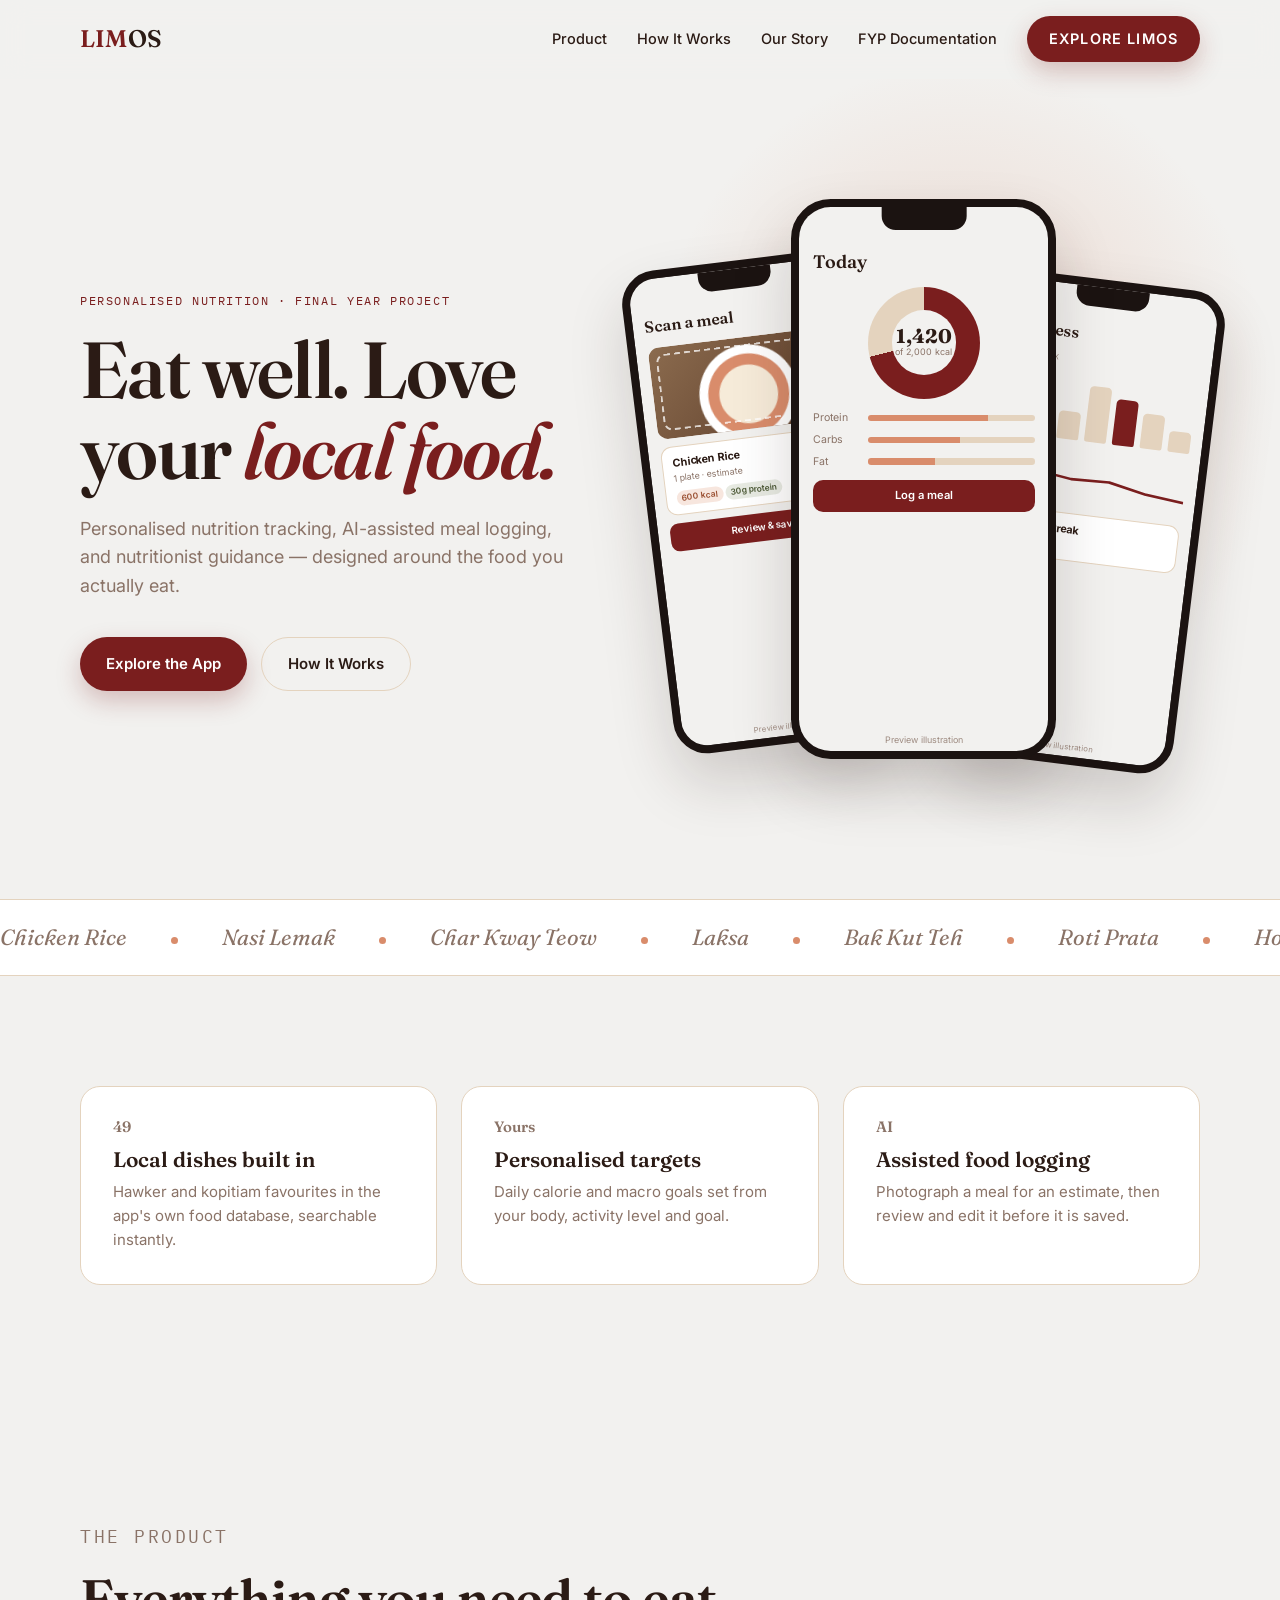
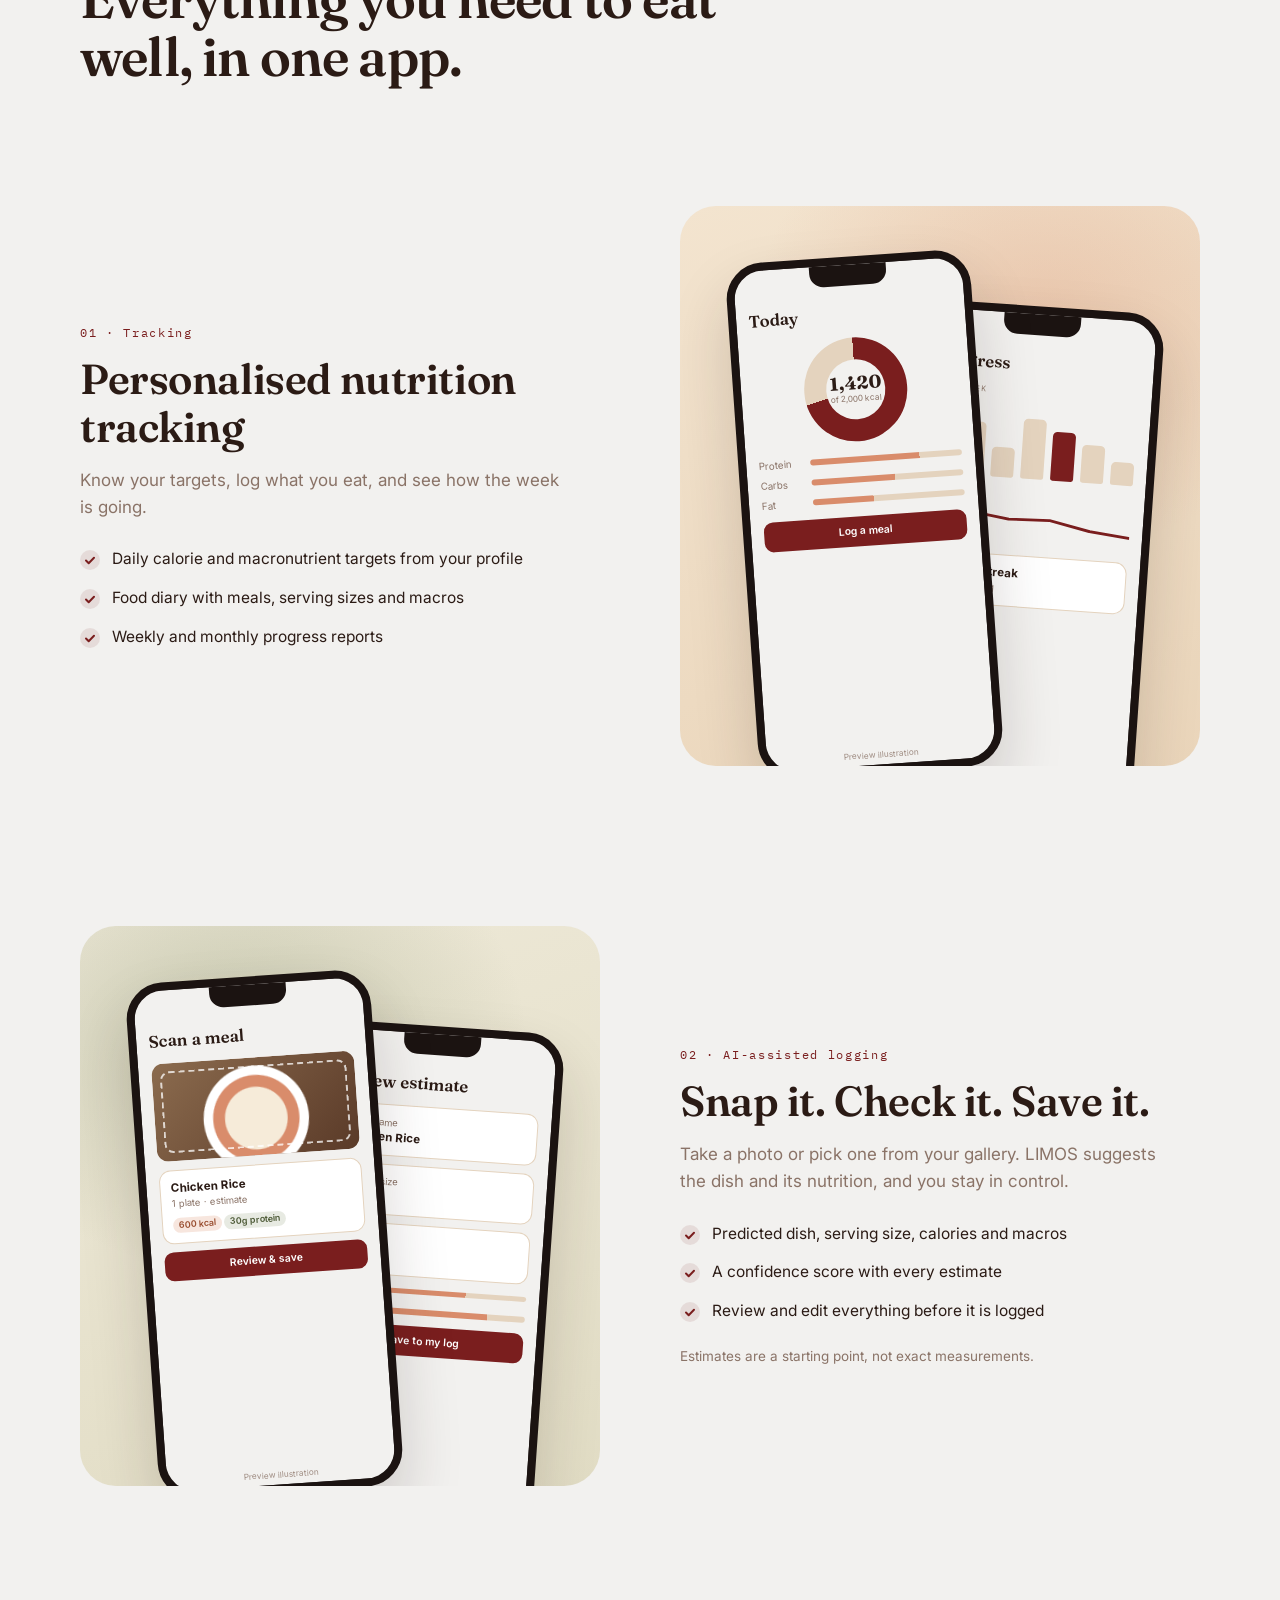
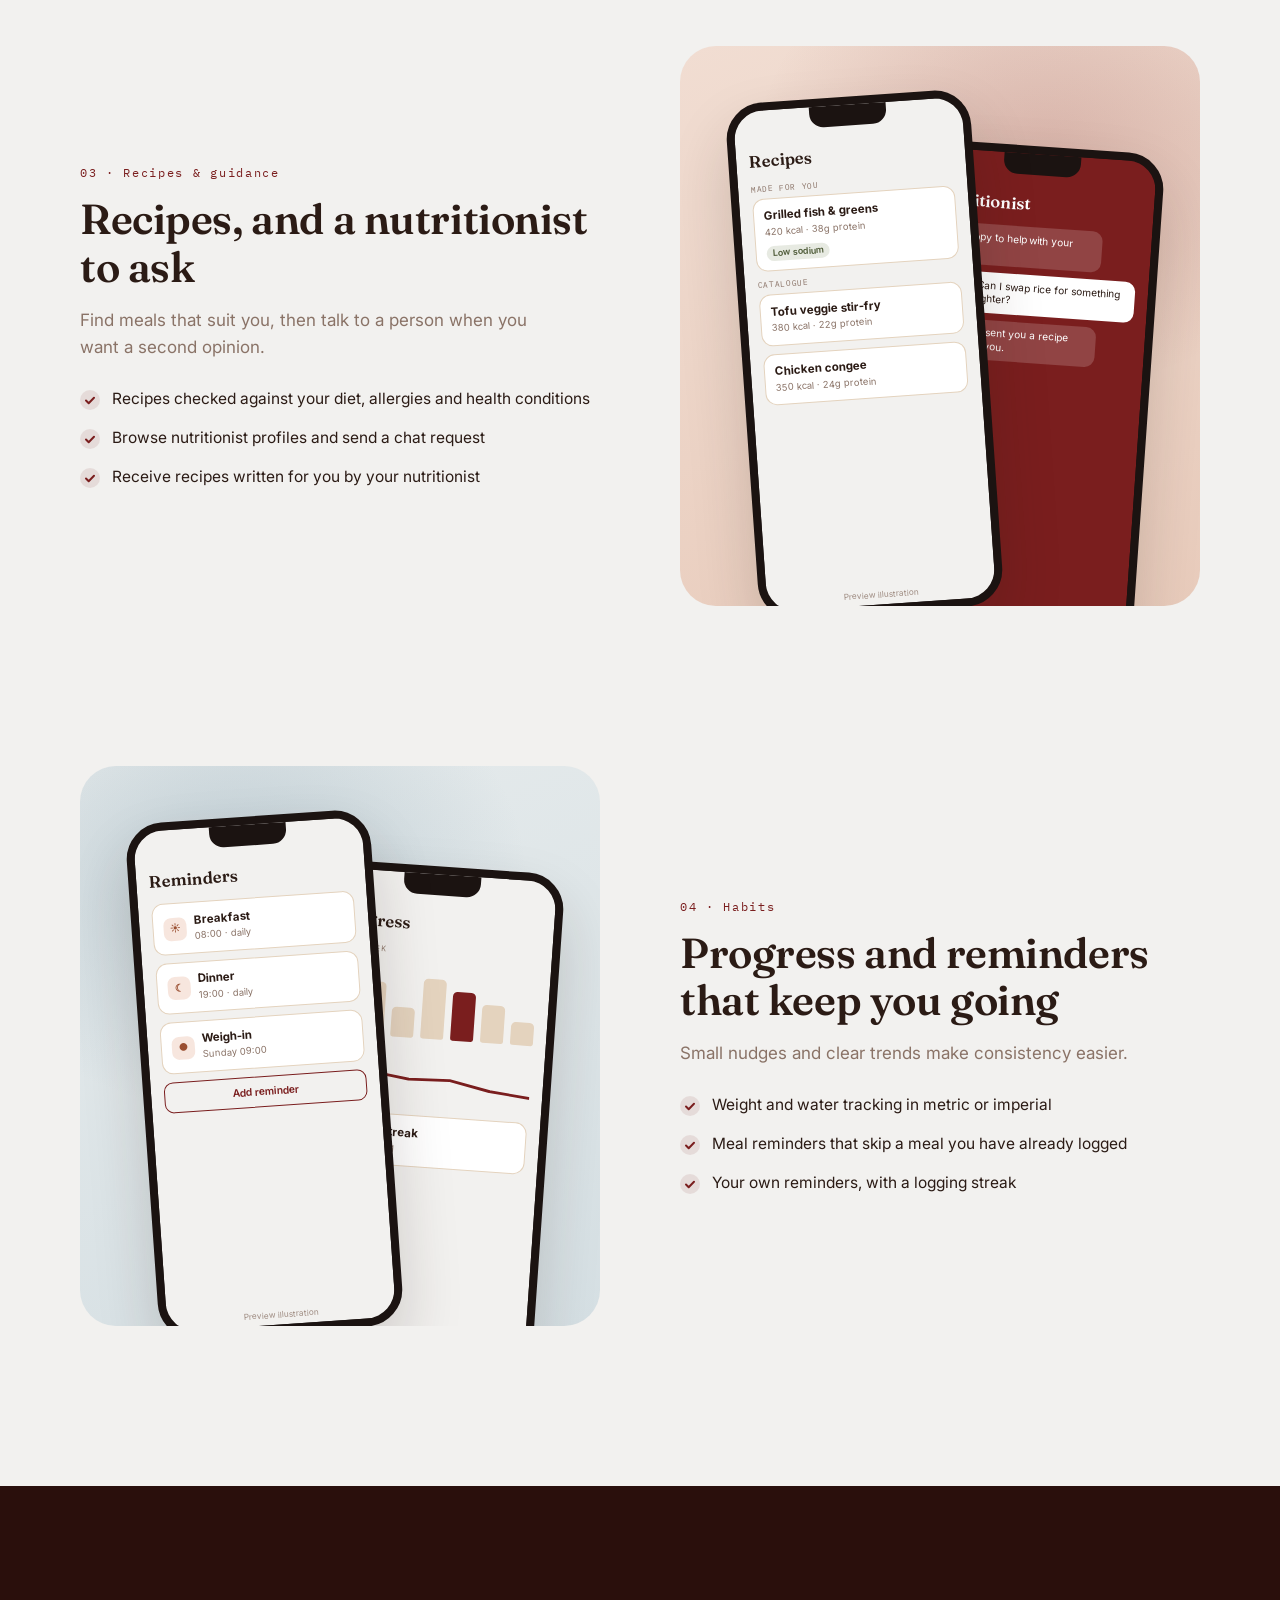
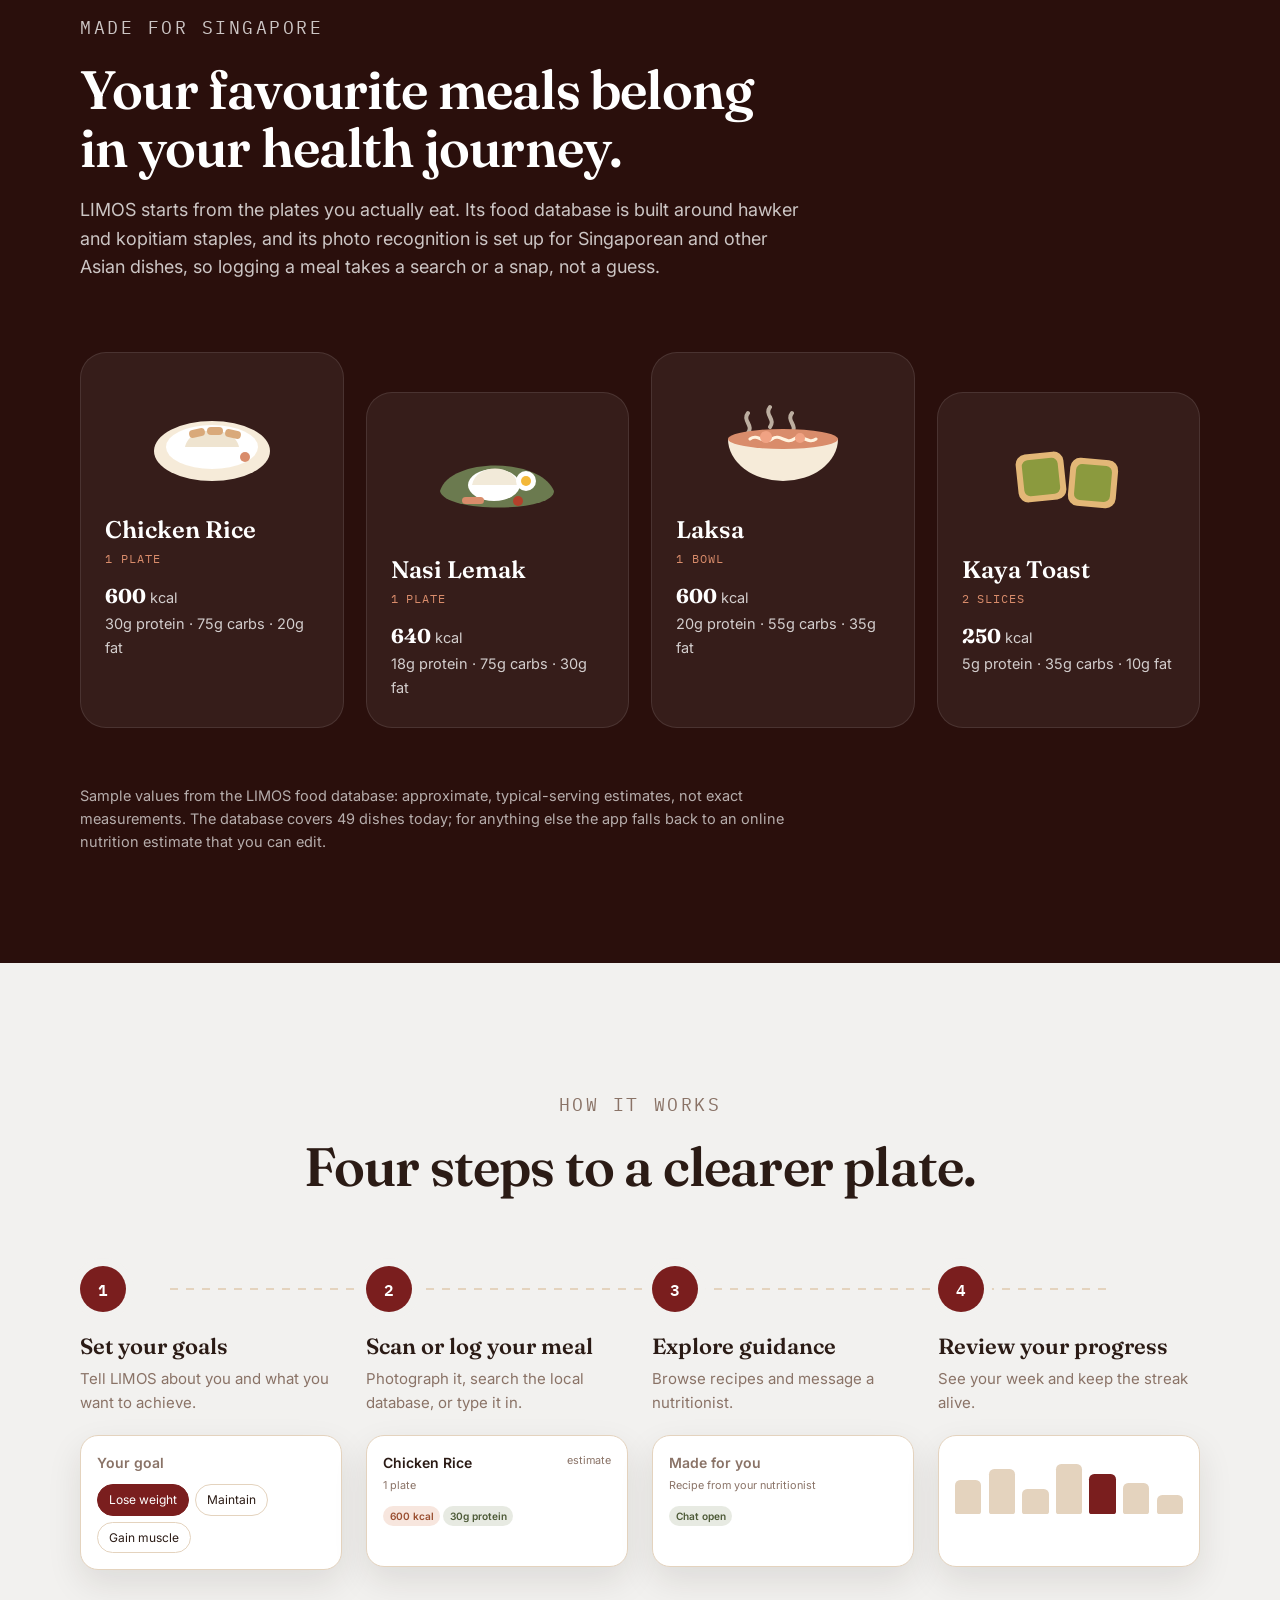
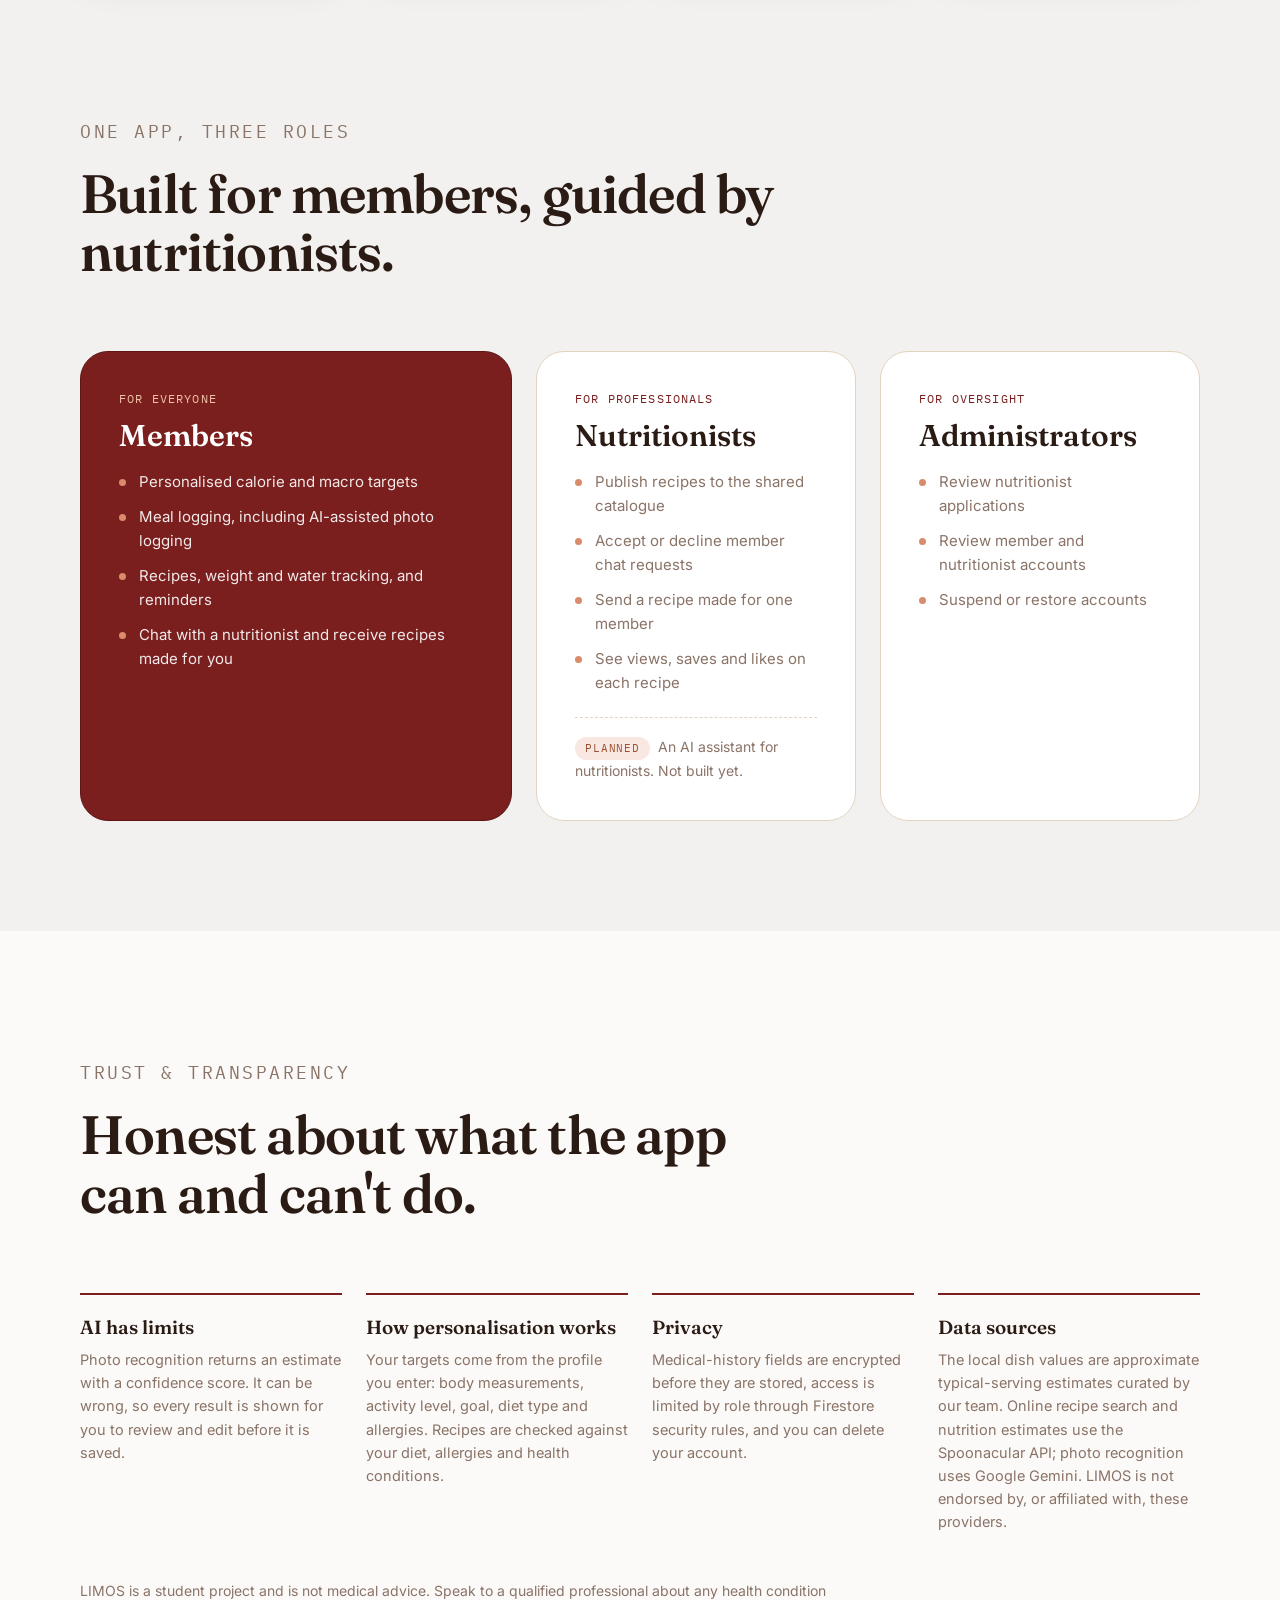
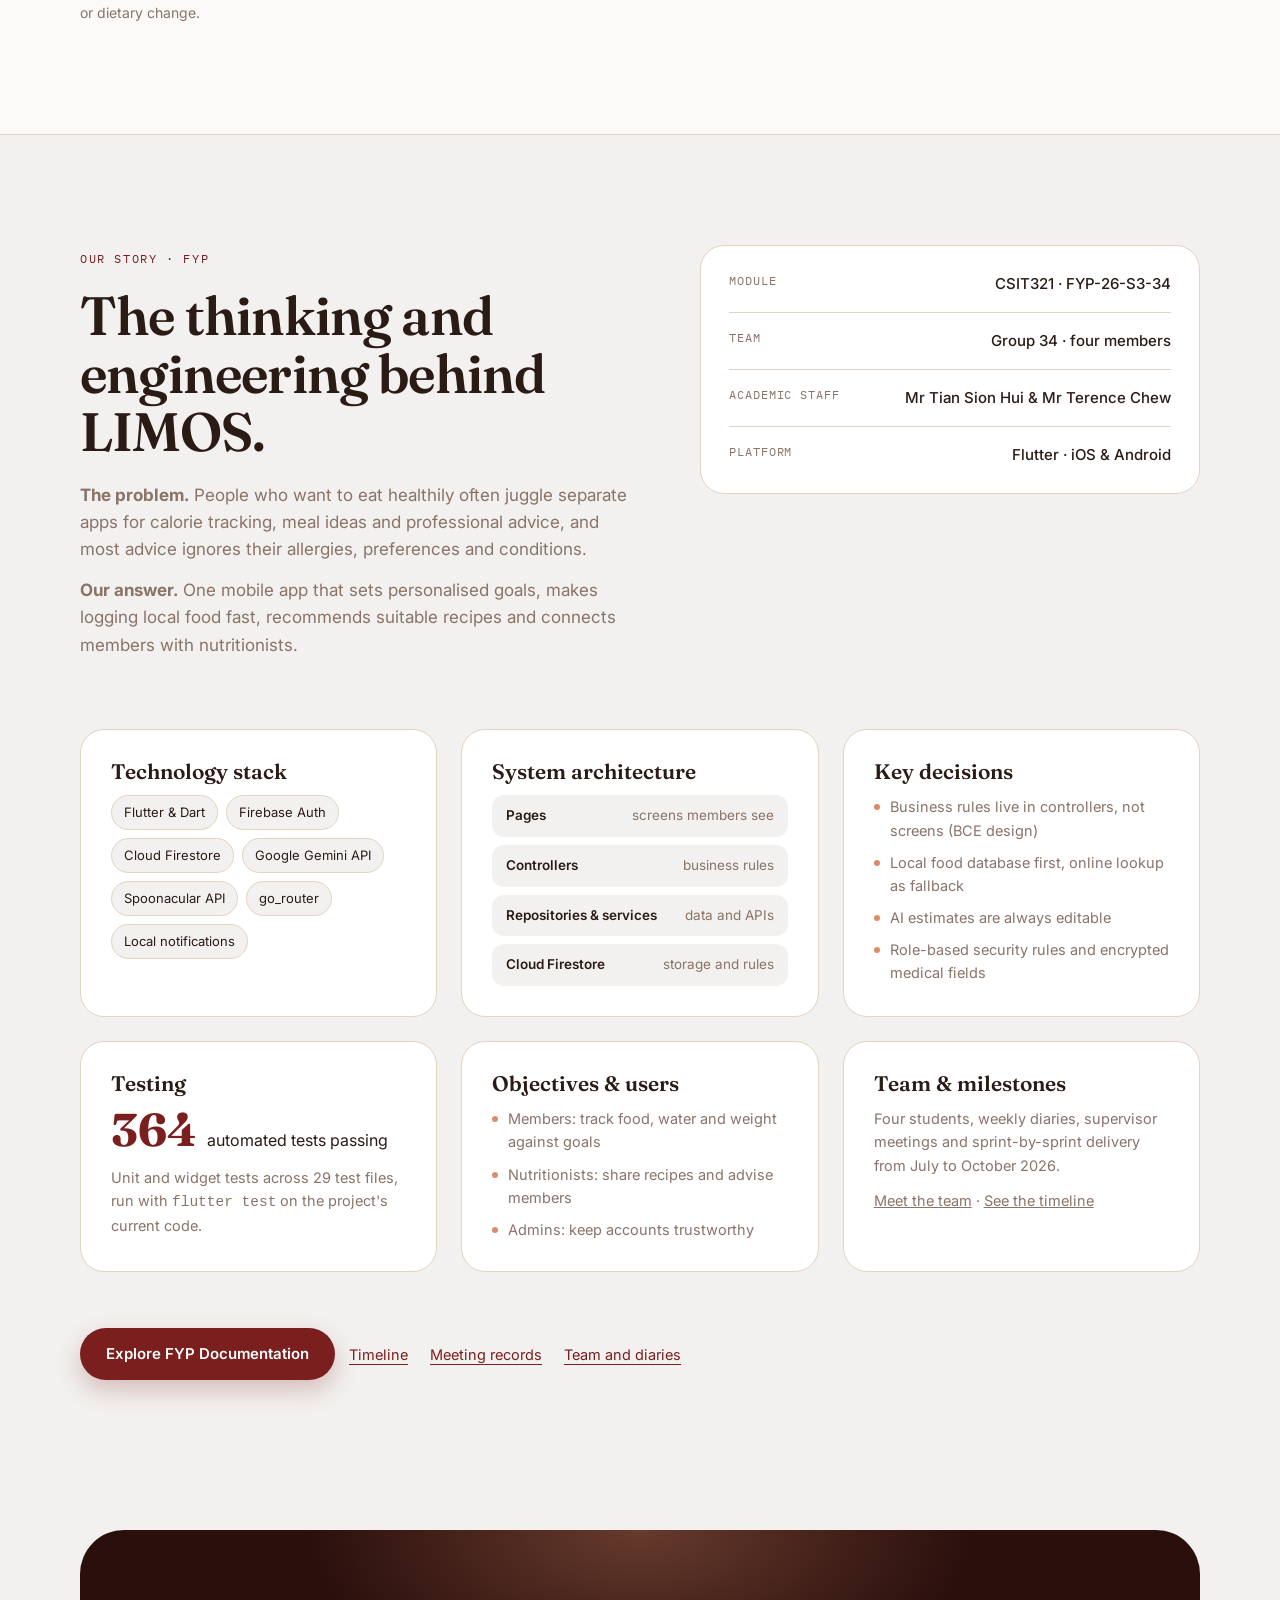
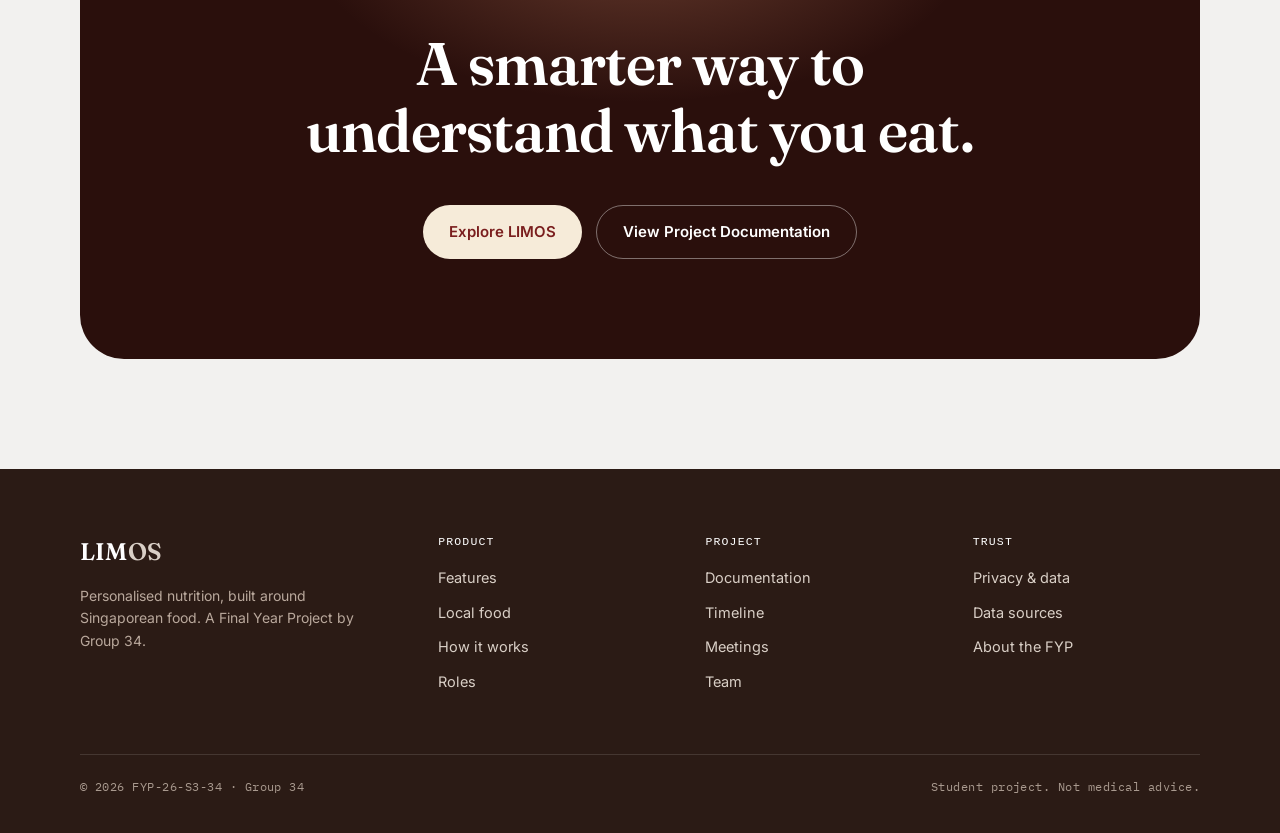
==== commit c7f6eeb7: "Redesign home page as a product landing page, add favicon and social metadata, restore app light the" ====
--- a/index.html
+++ b/index.html
@@ -3,318 +3,444 @@
 <head>
     <meta charset="UTF-8">
     <meta name="viewport" content="width=device-width, initial-scale=1.0">
-    <title>Limos — Eat well, tracked well</title>
-    <meta name="description" content="Limos is a nutrition app with AI food recognition, a recipe catalog, water and weight tracking, and direct chat with nutritionists.">
+    <title>LIMOS | Personalised Nutrition, Your Way</title>
+    <meta name="description" content="LIMOS is a nutrition tracking app built around Singaporean food: personalised calorie and macro targets, AI-assisted meal logging, recipes and nutritionist chat.">
+    <meta name="theme-color" content="#7a1e1e">
+    <link rel="canonical" href="https://marcelaaf.github.io/Documentation-Web/">
+    <meta property="og:type" content="website">
+    <meta property="og:site_name" content="LIMOS">
+    <meta property="og:title" content="LIMOS | Personalised Nutrition, Your Way">
+    <meta property="og:description" content="Personalised nutrition tracking, AI-assisted meal logging and nutritionist guidance, designed around the food you actually eat.">
+    <meta property="og:url" content="https://marcelaaf.github.io/Documentation-Web/">
+    <meta property="og:image" content="https://marcelaaf.github.io/Documentation-Web/assets/og-image.png">
+    <meta property="og:image:alt" content="LIMOS: eat well, love your local food">
+    <meta name="twitter:card" content="summary_large_image">
+    <link rel="icon" type="image/svg+xml" href="assets/favicon.svg">
 
     <link rel="preconnect" href="https://fonts.googleapis.com">
     <link rel="preconnect" href="https://fonts.gstatic.com" crossorigin>
     <link href="https://fonts.googleapis.com/css2?family=Fraunces:ital,opsz,wght@0,9..144,500;0,9..144,600;1,9..144,500&family=IBM+Plex+Mono:wght@500;600&family=Inter:wght@400;500;600;700&display=swap" rel="stylesheet">
     <link rel="stylesheet" href="css/style.css">
+    <link rel="stylesheet" href="css/home.css">
     <script>document.documentElement.classList.add("js");</script>
 </head>
-<body>
-
-    <header>
+<body class="home">
+    <a class="skip-link" href="#main">Skip to content</a>
+
+    <header class="site-header">
         <div class="wrap">
-            <a href="index.html" class="logo">LIM<span>OS</span></a>
-            <nav>
-                <a href="index.html" aria-current="page">Home</a>
-                <a href="team.html">Team</a>
-                <a href="meeting.html">Meetings</a>
-                <a href="timeline.html">Timeline</a>
-                <a href="documentation.html">Documentation</a>
+            <a href="index.html" class="logo" aria-label="LIMOS home">LIM<span>OS</span></a>
+            <button class="nav-toggle" type="button" aria-expanded="false" aria-controls="site-nav" aria-label="Open menu"><span class="nav-toggle__bars"></span></button>
+            <nav class="site-nav" id="site-nav" aria-label="Main">
+                <a href="#product">Product</a>
+                <a href="#how">How It Works</a>
+                <a href="#story">Our Story</a>
+                <a href="documentation.html">FYP Documentation</a>
+                <a href="#product" class="btn btn-primary">Explore LIMOS</a>
             </nav>
         </div>
     </header>
 
-    <main>
-
-        <section class="hero hero--split">
-            <div class="hero__glow" aria-hidden="true"></div>
-            <div class="wrap hero__grid">
-                <div class="hero__copy">
-                    <p class="hero__kicker">Nutrition tracking · iOS &amp; Android</p>
-                    <h1>The health app that also <em>feeds</em> you.</h1>
-                    <p class="lede">Snap your meal. See your macros. Chat with a nutritionist.</p>
-                    <div class="hero__actions">
-                        <a href="#advanced" class="btn btn-primary">See what it can do</a>
-                        <a href="documentation.html" class="btn btn-ghost">Read the docs</a>
-                    </div>
-                    <dl class="hero__stats">
-                        <div><dt>49</dt><dd>local dishes</dd></div>
-                        <div><dt>3</dt><dd>user roles</dd></div>
-                        <div><dt>AI</dt><dd>food scan</dd></div>
-                    </dl>
-                </div>
-                <div class="hero__visual">
-                    <div class="phone phone--back" aria-hidden="true">
-                        <div class="phone__screen phone__screen--chat">
-                            <p class="ui-title">Nutritionist</p>
-                            <div class="bubble bubble--in">Hi! Happy to help with your cutting plan.</div>
-                            <div class="bubble bubble--out">Can I swap rice for something lighter?</div>
-                            <div class="bubble bubble--in">Yes. I just sent you a recipe made for you.</div>
+    <main id="main">
+
+        <section class="hero-v2" aria-labelledby="hero-title">
+            <div class="wrap hero-v2__grid">
+                <div class="hero-v2__copy">
+                    <p class="eyebrow">Personalised nutrition · Final Year Project</p>
+                    <h1 id="hero-title">Eat well. Love your <em>local food.</em></h1>
+                    <p class="hero-v2__lede">Personalised nutrition tracking, AI-assisted meal logging, and nutritionist guidance — designed around the food you actually eat.</p>
+                    <div class="hero-v2__actions">
+                        <a href="#product" class="btn btn-primary">Explore the App</a>
+                        <a href="#how" class="btn btn-ghost">How It Works</a>
+                    </div>
+                </div>
+                <div class="hero-v2__visual">
+                    <figure class="device device--l" ><div class="screen" data-shot="scan" data-alt="LIMOS AI food recognition screen with a photographed meal and its estimated nutrition"><div class="ui"><p class="ui-h">Scan a meal</p>
+<div class="ui-photo"></div>
+<div class="ui-card"><strong>Chicken Rice</strong><small>1 plate · estimate</small>
+<div style="margin-top:.5em"><span class="ui-tag ui-tag--clay">600 kcal</span><span class="ui-tag">30g protein</span></div></div>
+<div class="ui-btn">Review &amp; save</div><span class="ui__note">Preview illustration</span></div></div></figure>
+                    <figure class="device device--c" ><div class="screen" data-shot="home" data-alt="LIMOS home screen showing the daily calorie ring and macro progress"><div class="ui"><p class="ui-h">Today</p>
+<div class="ui-ring" style="--p:71"><span><strong>1,420</strong>of 2,000 kcal</span></div>
+<div class="ui-bar"><span>Protein</span><i style="--w:72%"></i></div>
+<div class="ui-bar"><span>Carbs</span><i style="--w:55%"></i></div>
+<div class="ui-bar"><span>Fat</span><i style="--w:40%"></i></div>
+<div class="ui-btn" style="margin-top:1em">Log a meal</div><span class="ui__note">Preview illustration</span></div></div></figure>
+                    <figure class="device device--r" ><div class="screen" data-shot="progress" data-alt="LIMOS progress screen with weekly calories and weight trend"><div class="ui"><p class="ui-h">Progress</p>
+<div class="ui-label">This week</div>
+<div class="ui-week"><i style="--h:55%"></i><i style="--h:72%"></i><i style="--h:40%"></i><i style="--h:80%"></i><i style="--h:65%"></i><i style="--h:50%"></i><i style="--h:30%"></i></div>
+<div class="ui-label">Weight</div>
+<svg class="ui-spark" viewBox="0 0 100 30" preserveAspectRatio="none"><polyline points="0,8 20,10 40,14 60,13 80,19 100,22" fill="none" stroke="#7a1e1e" stroke-width="2" stroke-linecap="round" stroke-linejoin="round"/></svg>
+<div class="ui-card" style="margin-top:.8em"><strong>Logging streak</strong><small>Keep it going</small></div><span class="ui__note">Preview illustration</span></div></div></figure>
+                </div>
+            </div>
+        </section>
+
+        <div class="strip" aria-label="Examples of local dishes in the LIMOS food database">
+            <div class="strip__track"><span>Chicken Rice</span><span>Nasi Lemak</span><span>Char Kway Teow</span><span>Laksa</span><span>Bak Kut Teh</span><span>Roti Prata</span><span>Hokkien Mee</span><span>Kaya Toast</span><span>Teh Tarik</span><span>Chendol</span><span>Ice Kacang</span><span>Chicken Satay</span><span>Popiah</span><span>Durian</span><span>Chicken Rice</span><span>Nasi Lemak</span><span>Char Kway Teow</span><span>Laksa</span><span>Bak Kut Teh</span><span>Roti Prata</span><span>Hokkien Mee</span><span>Kaya Toast</span><span>Teh Tarik</span><span>Chendol</span><span>Ice Kacang</span><span>Chicken Satay</span><span>Popiah</span><span>Durian</span></div>
+        </div>
+
+        <section class="snapshot" aria-label="Product snapshot">
+            <div class="wrap snapshot__grid">
+                <div class="snap" data-reveal>
+                    <p class="snap__big">49</p>
+                    <h3>Local dishes built in</h3>
+                    <p>Hawker and kopitiam favourites in the app's own food database, searchable instantly.</p>
+                </div>
+                <div class="snap" data-reveal>
+                    <p class="snap__big">Yours</p>
+                    <h3>Personalised targets</h3>
+                    <p>Daily calorie and macro goals set from your body, activity level and goal.</p>
+                </div>
+                <div class="snap" data-reveal>
+                    <p class="snap__big">AI</p>
+                    <h3>Assisted food logging</h3>
+                    <p>Photograph a meal for an estimate, then review and edit it before it is saved.</p>
+                </div>
+            </div>
+        </section>
+
+        <section id="product" aria-labelledby="product-title">
+            <div class="wrap">
+                <div class="sec-head" data-reveal>
+                    <p class="eyebrow">The product</p>
+                    <h2 id="product-title">Everything you need to eat well, in one app.</h2>
+                </div>
+
+                <article class="feature feature--a">
+                    <div class="feature__text" data-reveal>
+                        <p class="feature__num">01 · Tracking</p>
+                        <h3>Personalised nutrition tracking</h3>
+                        <p class="feature__lede">Know your targets, log what you eat, and see how the week is going.</p>
+                        <ul class="ticks">
+                            <li>Daily calorie and macronutrient targets from your profile</li>
+                            <li>Food diary with meals, serving sizes and macros</li>
+                            <li>Weekly and monthly progress reports</li>
+                        </ul>
+                    </div>
+                    <div class="feature__visual" data-reveal>
+                        <figure class="device device--a" ><div class="screen" data-shot="home" data-alt="LIMOS home screen showing the daily calorie ring and macro progress"><div class="ui"><p class="ui-h">Today</p>
+<div class="ui-ring" style="--p:71"><span><strong>1,420</strong>of 2,000 kcal</span></div>
+<div class="ui-bar"><span>Protein</span><i style="--w:72%"></i></div>
+<div class="ui-bar"><span>Carbs</span><i style="--w:55%"></i></div>
+<div class="ui-bar"><span>Fat</span><i style="--w:40%"></i></div>
+<div class="ui-btn" style="margin-top:1em">Log a meal</div><span class="ui__note">Preview illustration</span></div></div></figure>
+                        <figure class="device device--b" ><div class="screen" data-shot="progress" data-alt="LIMOS progress screen with weekly calories and weight trend"><div class="ui"><p class="ui-h">Progress</p>
+<div class="ui-label">This week</div>
+<div class="ui-week"><i style="--h:55%"></i><i style="--h:72%"></i><i style="--h:40%"></i><i style="--h:80%"></i><i style="--h:65%"></i><i style="--h:50%"></i><i style="--h:30%"></i></div>
+<div class="ui-label">Weight</div>
+<svg class="ui-spark" viewBox="0 0 100 30" preserveAspectRatio="none"><polyline points="0,8 20,10 40,14 60,13 80,19 100,22" fill="none" stroke="#7a1e1e" stroke-width="2" stroke-linecap="round" stroke-linejoin="round"/></svg>
+<div class="ui-card" style="margin-top:.8em"><strong>Logging streak</strong><small>Keep it going</small></div><span class="ui__note">Preview illustration</span></div></div></figure>
+                    </div>
+                </article>
+
+                <article class="feature feature--b feature--flip">
+                    <div class="feature__text" data-reveal>
+                        <p class="feature__num">02 · AI-assisted logging</p>
+                        <h3>Snap it. Check it. Save it.</h3>
+                        <p class="feature__lede">Take a photo or pick one from your gallery. LIMOS suggests the dish and its nutrition, and you stay in control.</p>
+                        <ul class="ticks">
+                            <li>Predicted dish, serving size, calories and macros</li>
+                            <li>A confidence score with every estimate</li>
+                            <li>Review and edit everything before it is logged</li>
+                        </ul>
+                        <p class="feature__note">Estimates are a starting point, not exact measurements.</p>
+                    </div>
+                    <div class="feature__visual" data-reveal>
+                        <figure class="device device--a" ><div class="screen" data-shot="scan" data-alt="LIMOS AI food recognition screen with a photographed meal and its estimated nutrition"><div class="ui"><p class="ui-h">Scan a meal</p>
+<div class="ui-photo"></div>
+<div class="ui-card"><strong>Chicken Rice</strong><small>1 plate · estimate</small>
+<div style="margin-top:.5em"><span class="ui-tag ui-tag--clay">600 kcal</span><span class="ui-tag">30g protein</span></div></div>
+<div class="ui-btn">Review &amp; save</div><span class="ui__note">Preview illustration</span></div></div></figure>
+                        <figure class="device device--b" ><div class="screen" data-shot="review" data-alt="LIMOS review screen where a food estimate can be edited before saving"><div class="ui"><p class="ui-h">Review estimate</p>
+<div class="ui-card"><small>Food name</small><strong>Chicken Rice</strong></div>
+<div class="ui-card"><small>Serving size</small><strong>1 plate</strong></div>
+<div class="ui-card"><small>Calories</small><strong>600</strong></div>
+<div class="ui-bar"><span>Protein</span><i style="--w:60%"></i></div>
+<div class="ui-bar"><span>Carbs</span><i style="--w:75%"></i></div>
+<div class="ui-btn" style="margin-top:.8em">Save to my log</div><span class="ui__note">Preview illustration</span></div></div></figure>
+                    </div>
+                </article>
+
+                <article class="feature feature--c">
+                    <div class="feature__text" data-reveal>
+                        <p class="feature__num">03 · Recipes &amp; guidance</p>
+                        <h3>Recipes, and a nutritionist to ask</h3>
+                        <p class="feature__lede">Find meals that suit you, then talk to a person when you want a second opinion.</p>
+                        <ul class="ticks">
+                            <li>Recipes checked against your diet, allergies and health conditions</li>
+                            <li>Browse nutritionist profiles and send a chat request</li>
+                            <li>Receive recipes written for you by your nutritionist</li>
+                        </ul>
+                    </div>
+                    <div class="feature__visual" data-reveal>
+                        <figure class="device device--a" ><div class="screen" data-shot="recipes" data-alt="LIMOS recipe list with recipes made by a nutritionist"><div class="ui"><p class="ui-h">Recipes</p>
+<div class="ui-label" style="margin-bottom:.5em">Made for you</div>
+<div class="ui-card"><strong>Grilled fish &amp; greens</strong><small>420 kcal · 38g protein</small>
+<div style="margin-top:.5em"><span class="ui-tag">Low sodium</span></div></div>
+<div class="ui-label" style="margin:.8em 0 .5em">Catalogue</div>
+<div class="ui-card"><strong>Tofu veggie stir-fry</strong><small>380 kcal · 22g protein</small></div>
+<div class="ui-card"><strong>Chicken congee</strong><small>350 kcal · 24g protein</small></div><span class="ui__note">Preview illustration</span></div></div></figure>
+                        <figure class="device device--b" ><div class="screen" data-shot="chat" data-alt="LIMOS chat between a member and a nutritionist"><div class="ui ui-chat"><p class="ui-h">Nutritionist</p>
+<div class="bubble">Hi! Happy to help with your plan.</div>
+<div class="bubble bubble--out">Can I swap rice for something lighter?</div>
+<div class="bubble">Yes. I just sent you a recipe made for you.</div><span class="ui__note" style="color:#fff">Preview illustration</span></div></div></figure>
+                    </div>
+                </article>
+
+                <article class="feature feature--d feature--flip">
+                    <div class="feature__text" data-reveal>
+                        <p class="feature__num">04 · Habits</p>
+                        <h3>Progress and reminders that keep you going</h3>
+                        <p class="feature__lede">Small nudges and clear trends make consistency easier.</p>
+                        <ul class="ticks">
+                            <li>Weight and water tracking in metric or imperial</li>
+                            <li>Meal reminders that skip a meal you have already logged</li>
+                            <li>Your own reminders, with a logging streak</li>
+                        </ul>
+                    </div>
+                    <div class="feature__visual" data-reveal>
+                        <figure class="device device--a" ><div class="screen" data-shot="reminders" data-alt="LIMOS reminders screen listing meal and weigh-in reminders"><div class="ui"><p class="ui-h">Reminders</p>
+<div class="ui-card ui-rem"><b>&#9728;</b><div><strong>Breakfast</strong><small>08:00 · daily</small></div></div>
+<div class="ui-card ui-rem"><b>&#9790;</b><div><strong>Dinner</strong><small>19:00 · daily</small></div></div>
+<div class="ui-card ui-rem"><b>&#9679;</b><div><strong>Weigh-in</strong><small>Sunday 09:00</small></div></div>
+<div class="ui-btn ui-btn--ghost">Add reminder</div><span class="ui__note">Preview illustration</span></div></div></figure>
+                        <figure class="device device--b" ><div class="screen" data-shot="progress" data-alt="LIMOS progress screen with weekly calories and weight trend"><div class="ui"><p class="ui-h">Progress</p>
+<div class="ui-label">This week</div>
+<div class="ui-week"><i style="--h:55%"></i><i style="--h:72%"></i><i style="--h:40%"></i><i style="--h:80%"></i><i style="--h:65%"></i><i style="--h:50%"></i><i style="--h:30%"></i></div>
+<div class="ui-label">Weight</div>
+<svg class="ui-spark" viewBox="0 0 100 30" preserveAspectRatio="none"><polyline points="0,8 20,10 40,14 60,13 80,19 100,22" fill="none" stroke="#7a1e1e" stroke-width="2" stroke-linecap="round" stroke-linejoin="round"/></svg>
+<div class="ui-card" style="margin-top:.8em"><strong>Logging streak</strong><small>Keep it going</small></div><span class="ui__note">Preview illustration</span></div></div></figure>
+                    </div>
+                </article>
+            </div>
+        </section>
+
+        <section class="local" id="local" aria-labelledby="local-title">
+            <div class="wrap">
+                <div class="sec-head" data-reveal>
+                    <p class="eyebrow">Made for Singapore</p>
+                    <h2 id="local-title">Your favourite meals belong in your health journey.</h2>
+                    <p>LIMOS starts from the plates you actually eat. Its food database is built around hawker and kopitiam staples, and its photo recognition is set up for Singaporean and other Asian dishes, so logging a meal takes a search or a snap, not a guess.</p>
+                </div>
+                <div class="local__grid"><article class="dish" data-reveal><div class="dish__art"><svg viewBox="0 0 130 100" aria-hidden="true"><ellipse cx="65" cy="62" rx="58" ry="30" fill="#f6ebd9"/><ellipse cx="65" cy="58" rx="46" ry="22" fill="#fff"/><path d="M38 58c4-22 50-22 54 0z" fill="#efe4d0"/><g fill="#d9a97a"><rect x="42" y="40" width="16" height="8" rx="4" transform="rotate(-12 50 44)"/><rect x="60" y="38" width="16" height="8" rx="4"/><rect x="78" y="41" width="16" height="8" rx="4" transform="rotate(12 86 45)"/></g><circle cx="98" cy="68" r="5" fill="#d98c6b"/></svg></div><h3>Chicken Rice</h3><p class="dish__serving">1 plate</p><p class="dish__macros"><strong>600</strong> kcal<br>30g protein · 75g carbs · 20g fat</p></article><article class="dish" data-reveal><div class="dish__art"><svg viewBox="0 0 130 100" aria-hidden="true"><path d="M8 62c10-34 100-34 114 0 0 22-110 22-114 0z" fill="#6b7a4f"/><ellipse cx="62" cy="56" rx="26" ry="16" fill="#fff"/><path d="M40 56c4-22 42-22 46 0z" fill="#f2ead9"/><circle cx="94" cy="52" r="10" fill="#fff"/><circle cx="94" cy="52" r="5" fill="#f3b83a"/><rect x="30" y="68" width="22" height="7" rx="3.5" fill="#d98c6b"/><circle cx="86" cy="72" r="5" fill="#b3402b"/></svg></div><h3>Nasi Lemak</h3><p class="dish__serving">1 plate</p><p class="dish__macros"><strong>640</strong> kcal<br>18g protein · 75g carbs · 30g fat</p></article><article class="dish" data-reveal><div class="dish__art"><svg viewBox="0 0 130 100" aria-hidden="true"><path d="M30 24c-6 8 6 12 0 20M52 18c-6 8 6 12 0 20M74 24c-6 8 6 12 0 20" fill="none" stroke="#f6ebd9" stroke-width="4" stroke-linecap="round" opacity=".7"/><path d="M10 50h110a55 42 0 0 1-110 0z" fill="#f6ebd9"/><ellipse cx="65" cy="50" rx="55" ry="10" fill="#d98c6b"/><g fill="none" stroke="#fff3df" stroke-width="3" stroke-linecap="round"><path d="M32 50c8-6 14 6 22 0s14 6 22 0 14 6 22 0"/></g><circle cx="48" cy="48" r="6" fill="#f0a283"/><circle cx="82" cy="49" r="5" fill="#f0a283"/></svg></div><h3>Laksa</h3><p class="dish__serving">1 bowl</p><p class="dish__macros"><strong>600</strong> kcal<br>20g protein · 55g carbs · 35g fat</p></article><article class="dish" data-reveal><div class="dish__art"><svg viewBox="0 0 130 100" aria-hidden="true"><rect x="14" y="24" width="48" height="48" rx="10" fill="#e3b777" transform="rotate(-6 38 48)"/><rect x="20" y="30" width="36" height="36" rx="6" fill="#8b9a3e" transform="rotate(-6 38 48)"/><rect x="66" y="30" width="48" height="48" rx="10" fill="#e3b777" transform="rotate(5 90 54)"/><rect x="72" y="36" width="36" height="36" rx="6" fill="#8b9a3e" transform="rotate(5 90 54)"/></svg></div><h3>Kaya Toast</h3><p class="dish__serving">2 slices</p><p class="dish__macros"><strong>250</strong> kcal<br>5g protein · 35g carbs · 10g fat</p></article></div>
+                <p class="local__note">Sample values from the LIMOS food database: approximate, typical-serving estimates, not exact measurements. The database covers 49 dishes today; for anything else the app falls back to an online nutrition estimate that you can edit.</p>
+            </div>
+        </section>
+
+        <section id="how" aria-labelledby="how-title">
+            <div class="wrap">
+                <div class="sec-head sec-head--center" data-reveal>
+                    <p class="eyebrow">How it works</p>
+                    <h2 id="how-title">Four steps to a clearer plate.</h2>
+                </div>
+                <ol class="how__steps">
+                    <li class="how-step" data-reveal>
+                        <span class="how-step__num">1</span>
+                        <h3>Set your goals</h3>
+                        <p>Tell LIMOS about you and what you want to achieve.</p>
+                        <div class="mini"><p class="mini__title">Your goal</p><div class="chips" style="margin-top:10px"><span class="on">Lose weight</span><span>Maintain</span><span>Gain muscle</span></div></div>
+                    </li>
+                    <li class="how-step" data-reveal>
+                        <span class="how-step__num">2</span>
+                        <h3>Scan or log your meal</h3>
+                        <p>Photograph it, search the local database, or type it in.</p>
+                        <div class="mini"><div class="row"><span class="mini__title">Chicken Rice</span><small>estimate</small></div><small>1 plate</small><div style="margin-top:10px"><span class="ui-tag ui-tag--clay">600 kcal</span><span class="ui-tag">30g protein</span></div></div>
+                    </li>
+                    <li class="how-step" data-reveal>
+                        <span class="how-step__num">3</span>
+                        <h3>Explore guidance</h3>
+                        <p>Browse recipes and message a nutritionist.</p>
+                        <div class="mini"><p class="mini__title">Made for you</p><small>Recipe from your nutritionist</small><div style="margin-top:10px"><span class="ui-tag">Chat open</span></div></div>
+                    </li>
+                    <li class="how-step" data-reveal>
+                        <span class="how-step__num">4</span>
+                        <h3>Review your progress</h3>
+                        <p>See your week and keep the streak alive.</p>
+                        <div class="mini"><div class="ui-week"><i style="--h:55%"></i><i style="--h:72%"></i><i style="--h:40%"></i><i style="--h:80%"></i><i style="--h:65%"></i><i style="--h:50%"></i><i style="--h:30%"></i></div></div>
+                    </li>
+                </ol>
+            </div>
+        </section>
+
+        <section id="roles" aria-labelledby="roles-title" style="padding-top:20px">
+            <div class="wrap">
+                <div class="sec-head" data-reveal>
+                    <p class="eyebrow">One app, three roles</p>
+                    <h2 id="roles-title">Built for members, guided by nutritionists.</h2>
+                </div>
+                <div class="roles-v2">
+                    <div class="role role--member" data-reveal>
+                        <p class="role__tag">For everyone</p>
+                        <h3>Members</h3>
+                        <ul>
+                            <li>Personalised calorie and macro targets</li>
+                            <li>Meal logging, including AI-assisted photo logging</li>
+                            <li>Recipes, weight and water tracking, and reminders</li>
+                            <li>Chat with a nutritionist and receive recipes made for you</li>
+                        </ul>
+                    </div>
+                    <div class="role" data-reveal>
+                        <p class="role__tag">For professionals</p>
+                        <h3>Nutritionists</h3>
+                        <ul>
+                            <li>Publish recipes to the shared catalogue</li>
+                            <li>Accept or decline member chat requests</li>
+                            <li>Send a recipe made for one member</li>
+                            <li>See views, saves and likes on each recipe</li>
+                        </ul>
+                        <p class="role__planned"><span class="pill">Planned</span>An AI assistant for nutritionists. Not built yet.</p>
+                    </div>
+                    <div class="role" data-reveal>
+                        <p class="role__tag">For oversight</p>
+                        <h3>Administrators</h3>
+                        <ul>
+                            <li>Review nutritionist applications</li>
+                            <li>Review member and nutritionist accounts</li>
+                            <li>Suspend or restore accounts</li>
+                        </ul>
+                    </div>
+                </div>
+            </div>
+        </section>
+
+        <section class="trust" id="trust" aria-labelledby="trust-title">
+            <div class="wrap">
+                <div class="sec-head" data-reveal>
+                    <p class="eyebrow">Trust &amp; transparency</p>
+                    <h2 id="trust-title">Honest about what the app can and can't do.</h2>
+                </div>
+                <div class="trust__grid">
+                    <div class="trust-item" data-reveal>
+                        <h3>AI has limits</h3>
+                        <p>Photo recognition returns an estimate with a confidence score. It can be wrong, so every result is shown for you to review and edit before it is saved.</p>
+                    </div>
+                    <div class="trust-item" data-reveal>
+                        <h3>How personalisation works</h3>
+                        <p>Your targets come from the profile you enter: body measurements, activity level, goal, diet type and allergies. Recipes are checked against your diet, allergies and health conditions.</p>
+                    </div>
+                    <div class="trust-item" data-reveal>
+                        <h3>Privacy</h3>
+                        <p>Medical-history fields are encrypted before they are stored, access is limited by role through Firestore security rules, and you can delete your account.</p>
+                    </div>
+                    <div class="trust-item" data-reveal>
+                        <h3>Data sources</h3>
+                        <p>The local dish values are approximate typical-serving estimates curated by our team. Online recipe search and nutrition estimates use the Spoonacular API; photo recognition uses Google Gemini. LIMOS is not endorsed by, or affiliated with, these providers.</p>
+                    </div>
+                </div>
+                <p class="trust__disclaimer">LIMOS is a student project and is not medical advice. Speak to a qualified professional about any health condition or dietary change.</p>
+            </div>
+        </section>
+
+        <section class="fyp" id="story" aria-labelledby="fyp-title">
+            <div class="wrap">
+                <div class="fyp__top">
+                    <div data-reveal>
+                        <p class="eyebrow">Our story · FYP</p>
+                        <h2 id="fyp-title">The thinking and engineering behind LIMOS.</h2>
+                        <p class="fyp__lede"><strong>The problem.</strong> People who want to eat healthily often juggle separate apps for calorie tracking, meal ideas and professional advice, and most advice ignores their allergies, preferences and conditions.</p>
+                        <p class="fyp__lede"><strong>Our answer.</strong> One mobile app that sets personalised goals, makes logging local food fast, recommends suitable recipes and connects members with nutritionists.</p>
+                    </div>
+                    <ul class="facts" data-reveal>
+                        <li><span>Module</span><span>CSIT321 · FYP-26-S3-34</span></li>
+                        <li><span>Team</span><span>Group 34 · four members</span></li>
+                        <li><span>Academic staff</span><span>Mr Tian Sion Hui &amp; Mr Terence Chew</span></li>
+                        <li><span>Platform</span><span>Flutter · iOS &amp; Android</span></li>
+                    </ul>
+                </div>
+
+                <div class="fyp__cards">
+                    <article class="fyp-card" data-reveal>
+                        <h3>Technology stack</h3>
+                        <div class="stack"><span>Flutter &amp; Dart</span><span>Firebase Auth</span><span>Cloud Firestore</span><span>Google Gemini API</span><span>Spoonacular API</span><span>go_router</span><span>Local notifications</span></div>
+                    </article>
+                    <article class="fyp-card" data-reveal>
+                        <h3>System architecture</h3>
+                        <div class="layers">
+                            <div><b>Pages</b><span>screens members see</span></div>
+                            <div><b>Controllers</b><span>business rules</span></div>
+                            <div><b>Repositories &amp; services</b><span>data and APIs</span></div>
+                            <div><b>Cloud Firestore</b><span>storage and rules</span></div>
                         </div>
-                    </div>
-
-                    <div class="phone phone--front" aria-hidden="true">
-                        <div class="phone__screen">
-                            <p class="ui-title">Today</p>
-                            <div class="ring"><span><strong>1,420</strong>of 2,000 kcal</span></div>
-                            <div class="macro"><em>Protein</em><i style="--w:72%"></i></div>
-                            <div class="macro"><em>Carbs</em><i style="--w:55%"></i></div>
-                            <div class="macro"><em>Fat</em><i style="--w:40%"></i></div>
-                            <div class="ui-scan">Scan a meal</div>
-                        </div>
-                    </div>
-                    <span class="chip chip--a">Chicken Rice · 607 kcal</span>
-                    <span class="chip chip--b">Confidence 92%</span>
-                </div>
-            </div>
-        </section>
-
-        <div class="marquee" aria-label="Local dishes in the Limos database">
-            <div class="marquee__track"><span>Chicken Rice</span><span>Nasi Lemak</span><span>Char Kway Teow</span><span>Laksa</span><span>Bak Kut Teh</span><span>Roti Prata</span><span>Hokkien Mee</span><span>Kaya Toast</span><span>Teh Tarik</span><span>Chendol</span><span>Ice Kacang</span><span>Satay</span><span>Popiah</span><span>Durian</span><span>Chicken Rice</span><span>Nasi Lemak</span><span>Char Kway Teow</span><span>Laksa</span><span>Bak Kut Teh</span><span>Roti Prata</span><span>Hokkien Mee</span><span>Kaya Toast</span><span>Teh Tarik</span><span>Chendol</span><span>Ice Kacang</span><span>Satay</span><span>Popiah</span><span>Durian</span></div>
+                    </article>
+                    <article class="fyp-card" data-reveal>
+                        <h3>Key decisions</h3>
+                        <ul>
+                            <li>Business rules live in controllers, not screens (BCE design)</li>
+                            <li>Local food database first, online lookup as fallback</li>
+                            <li>AI estimates are always editable</li>
+                            <li>Role-based security rules and encrypted medical fields</li>
+                        </ul>
+                    </article>
+                    <article class="fyp-card" data-reveal>
+                        <h3>Testing</h3>
+                        <div class="test-result"><strong>364</strong><span>automated tests passing</span></div>
+                        <p>Unit and widget tests across 29 test files, run with <code>flutter test</code> on the project's current code.</p>
+                    </article>
+                    <article class="fyp-card" data-reveal>
+                        <h3>Objectives &amp; users</h3>
+                        <ul>
+                            <li>Members: track food, water and weight against goals</li>
+                            <li>Nutritionists: share recipes and advise members</li>
+                            <li>Admins: keep accounts trustworthy</li>
+                        </ul>
+                    </article>
+                    <article class="fyp-card" data-reveal>
+                        <h3>Team &amp; milestones</h3>
+                        <p>Four students, weekly diaries, supervisor meetings and sprint-by-sprint delivery from July to October 2026.</p>
+                        <p style="margin-top:12px"><a href="team.html">Meet the team</a> · <a href="timeline.html">See the timeline</a></p>
+                    </article>
+                </div>
+
+                <div class="fyp__cta" data-reveal>
+                    <a href="documentation.html" class="btn btn-primary">Explore FYP Documentation</a>
+                    <div class="fyp__links"><a href="timeline.html">Timeline</a><a href="meeting.html">Meeting records</a><a href="team.html">Team and diaries</a></div>
+                </div>
+            </div>
+        </section>
+
+        <div class="home-final-wrap">
+            <div class="wrap">
+                <section class="final" aria-labelledby="final-title" style="padding-block:100px">
+                    <h2 id="final-title">A smarter way to understand what you eat.</h2>
+                    <div class="final__actions">
+                        <a href="#product" class="btn btn-primary">Explore LIMOS</a>
+                        <a href="documentation.html" class="btn btn-ghost">View Project Documentation</a>
+                    </div>
+                </section>
+            </div>
         </div>
 
-        <section id="how">
-            <div class="wrap">
-                <p class="eyebrow">How it works</p>
-                <h2 class="section-title">Four steps, no spreadsheets.</h2>
-                <div class="pillars">
-                    <div class="pillar"><span class="pillar__num">01</span><h3>Set your goal</h3><p>Tell us about you. Get daily targets.</p></div>
-                    <div class="pillar"><span class="pillar__num">02</span><h3>Snap your meal</h3><p>AI fills in calories and macros.</p></div>
-                    <div class="pillar"><span class="pillar__num">03</span><h3>Get guidance</h3><p>Recipes and chat that fit your goal.</p></div>
-                    <div class="pillar"><span class="pillar__num">04</span><h3>Stay on track</h3><p>Streaks, reminders and weekly trends.</p></div>
-                </div>
-            </div>
-        </section>
-
-        <section id="advanced" class="benefits">
-            <svg width="0" height="0" style="position:absolute" aria-hidden="true"><defs>
-<linearGradient id="cream" x1="0" y1="0" x2="1" y2="1"><stop offset="0" stop-color="#f6ebd9"/><stop offset=".55" stop-color="#e3cfb2"/><stop offset="1" stop-color="#b89c7a"/></linearGradient>
-<linearGradient id="choc" x1="0" y1="0" x2="1" y2="1"><stop offset="0" stop-color="#9a6a52"/><stop offset="1" stop-color="#5a3326"/></linearGradient>
-<linearGradient id="ribbon" x1="0" y1="0" x2="1" y2="0"><stop offset="0" stop-color="#d98c6b"/><stop offset=".5" stop-color="#e9a77f"/><stop offset="1" stop-color="#c46a52"/></linearGradient>
-</defs></svg>
-            <div class="wrap">
-                <h2 class="benefits__title">Everything you need to eat well</h2>
-
-                <div class="benefits__stage">
-                    <svg class="benefits__ribbon" viewBox="0 0 1200 420" preserveAspectRatio="none" aria-hidden="true">
-                        <path d="M-20 250 C 150 330, 260 380, 420 300 S 650 60, 820 140 S 1050 330, 1220 230" fill="none" stroke="url(#ribbon)" stroke-width="46" stroke-linecap="round"/>
-                    </svg>
-                    <div class="benefits__grid">
-                    <article class="benefit">
-                        <div class="benefit__icon"><svg viewBox="0 0 120 120" aria-hidden="true"><g fill="none" stroke="url(#cream)" stroke-width="9" stroke-linecap="round" stroke-linejoin="round"><path d="M18 40V24a6 6 0 0 1 6-6h16"/><path d="M80 18h16a6 6 0 0 1 6 6v16"/><path d="M102 80v16a6 6 0 0 1-6 6H80"/><path d="M40 102H24a6 6 0 0 1-6-6V80"/></g><circle cx="60" cy="60" r="22" fill="url(#choc)"/><circle cx="60" cy="60" r="22" fill="none" stroke="url(#cream)" stroke-width="5"/><path d="M60 46l3.5 10.5L74 60l-10.5 3.5L60 74l-3.5-10.5L46 60l10.5-3.5z" fill="url(#cream)"/></svg></div>
-                        <p class="benefit__kicker">Snap. Done.</p>
-                        <h3>AI food scan.</h3>
-                        <p>Photo in, calories and macros out.</p>
-                    </article>
-                    <article class="benefit">
-                        <div class="benefit__icon"><svg viewBox="0 0 120 120" aria-hidden="true"><path d="M14 30a12 12 0 0 1 12-12h50a12 12 0 0 1 12 12v32a12 12 0 0 1-12 12H48L28 92V74h-2a12 12 0 0 1-12-12z" fill="url(#cream)"/><path d="M58 58a12 12 0 0 1 12-12h28a12 12 0 0 1 12 12v22a12 12 0 0 1-12 12h-2v16L82 92H70a12 12 0 0 1-12-12z" fill="url(#choc)"/><g fill="#7a1e1e"><circle cx="34" cy="46" r="5"/><circle cx="51" cy="46" r="5"/><circle cx="68" cy="46" r="5"/></g></svg></div>
-                        <p class="benefit__kicker">Real people.</p>
-                        <h3>Chat with nutritionists.</h3>
-                        <p>Ask anything, right in the app.</p>
-                    </article>
-                    <article class="benefit">
-                        <div class="benefit__icon"><svg viewBox="0 0 120 120" aria-hidden="true"><rect x="22" y="12" width="76" height="96" rx="12" fill="url(#cream)"/><rect x="32" y="26" width="40" height="7" rx="3.5" fill="url(#choc)"/><rect x="32" y="40" width="56" height="5" rx="2.5" fill="#cbb79a"/><rect x="32" y="52" width="48" height="5" rx="2.5" fill="#cbb79a"/><path d="M60 98c-14-9-22-16-22-25a11 11 0 0 1 22-3 11 11 0 0 1 22 3c0 9-8 16-22 25z" fill="#d98c6b" transform="translate(0 -4)"/></svg></div>
-                        <p class="benefit__kicker">Just for you.</p>
-                        <h3>Recipes made for you.</h3>
-                        <p>Written for your goals, by your nutritionist.</p>
-                    </article>
-                    <article class="benefit">
-                        <div class="benefit__icon"><svg viewBox="0 0 120 120" aria-hidden="true"><path d="M30 14c-6 8 6 12 0 22M52 10c-6 8 6 12 0 22M74 14c-6 8 6 12 0 22" fill="none" stroke="url(#cream)" stroke-width="5" stroke-linecap="round" opacity=".75"/><path d="M14 54h92a46 46 0 0 1-92 0z" fill="url(#choc)"/><ellipse cx="60" cy="54" rx="46" ry="9" fill="url(#cream)"/><ellipse cx="60" cy="54" rx="36" ry="5.5" fill="#d98c6b"/><path d="M86 10L66 52M98 14L74 54" stroke="url(#cream)" stroke-width="5" stroke-linecap="round"/></svg></div>
-                        <p class="benefit__kicker">Made for Singapore.</p>
-                        <h3>Local dishes first.</h3>
-                        <p>About 50 hawker favourites, searchable instantly.</p>
-                    </article>
-                    </div>
-                </div>
-
-                <p class="benefits__soon"><span>Coming soon</span> AI assistant for nutritionists</p>
-            </div>
-        </section>
-
-        <section class="story">
-            <div class="wrap">
-                <p class="eyebrow">Why Limos</p>
-                <p class="story__text">
-                    Most nutrition apps are built around Western meals.
-                    <em>Limos starts from the plate in front of you</em>: the chicken rice,
-                    the kaya toast, the laksa. Because eating well should not mean
-                    giving up the food you love.
-                </p>
-            </div>
-        </section>
-
-        <section id="roles">
-            <div class="wrap">
-                <p class="eyebrow">One app, three roles</p>
-                <h2 class="section-title">Built for three kinds of people</h2>
-                <div class="roles">
-                    <div class="role-card role-card--user">
-                        <p class="role-card__tag">For everyone</p>
-                        <h3>Members</h3>
-                        <p>Track meals, water and weight.</p>
-                    </div>
-                    <div class="role-card role-card--partner">
-                        <p class="role-card__tag">For nutritionists</p>
-                        <h3>Nutritionists</h3>
-                        <p>Share recipes and advise members.</p>
-                    </div>
-                    <div class="role-card role-card--admin">
-                        <p class="role-card__tag">For oversight</p>
-                        <h3>Admins</h3>
-                        <p>Review accounts and keep things safe.</p>
-                    </div>
-                </div>
-            </div>
-        </section>
-
-        <section id="menu">
-            <div class="wrap">
-                <p class="eyebrow">The menu</p>
-                <h2 class="section-title">Everything on the table</h2>
-                <div class="menu-card">
-
-                    <div class="menu-item">
-                        <span class="menu-item__name">Personalised Targets</span>
-                        <span class="menu-item__leader" aria-hidden="true"></span>
-                        <span class="menu-item__tag">Setup</span>
-                        <p class="menu-item__desc">Calorie and macro goals set around you.</p>
-                    </div>
-
-                    <div class="menu-item">
-                        <span class="menu-item__name">Meal Logging</span>
-                        <span class="menu-item__leader" aria-hidden="true"></span>
-                        <span class="menu-item__tag">Daily</span>
-                        <p class="menu-item__desc">Calories, protein, carbs and fat in a tap.</p>
-                    </div>
-
-                    <div class="menu-item">
-                        <span class="menu-item__name">Recipe Catalog</span>
-                        <span class="menu-item__leader" aria-hidden="true"></span>
-                        <span class="menu-item__tag">Browse</span>
-                        <p class="menu-item__desc">Filter by diet and allergens.</p>
-                    </div>
-
-                    <div class="menu-item">
-                        <span class="menu-item__name">Recipe Discovery</span>
-                        <span class="menu-item__leader" aria-hidden="true"></span>
-                        <span class="menu-item__tag">Search</span>
-                        <p class="menu-item__desc">Search a wider online recipe library.</p>
-                    </div>
-
-                    <div class="menu-item">
-                        <span class="menu-item__name">Water &amp; Weight</span>
-                        <span class="menu-item__leader" aria-hidden="true"></span>
-                        <span class="menu-item__tag">Track</span>
-                        <p class="menu-item__desc">Log in metric or imperial.</p>
-                    </div>
-
-                    <div class="menu-item">
-                        <span class="menu-item__name">Progress &amp; Streaks</span>
-                        <span class="menu-item__leader" aria-hidden="true"></span>
-                        <span class="menu-item__tag">Insights</span>
-                        <p class="menu-item__desc">Weekly and monthly trends.</p>
-                    </div>
-
-                    <div class="menu-item">
-                        <span class="menu-item__name">Reminders</span>
-                        <span class="menu-item__leader" aria-hidden="true"></span>
-                        <span class="menu-item__tag">Automatic</span>
-                        <p class="menu-item__desc">Nudges for meals, water and weigh-ins.</p>
-                    </div>
-
-                </div>
-            </div>
-        </section>
-
-        <section id="explore">
-            <div class="wrap">
-                <p class="eyebrow">Beyond the app</p>
-                <h2 class="section-title">Explore the project.</h2>
-                <div class="portals">
-                    <a class="portal" href="documentation.html"><span class="portal__num">I</span><h3>Documentation</h3><p>Requirements, design diagrams and sprint records.</p><span class="portal__go">Enter section →</span></a>
-                    <a class="portal" href="timeline.html"><span class="portal__num">II</span><h3>Timeline</h3><p>From kickoff to the latest sprint.</p><span class="portal__go">Enter section →</span></a>
-                    <a class="portal" href="team.html"><span class="portal__num">III</span><h3>Meet the team</h3><p>The four people behind Limos.</p><span class="portal__go">Enter section →</span></a>
-                    <a class="portal" href="meeting.html"><span class="portal__num">IV</span><h3>Meetings</h3><p>Minutes from every team meeting.</p><span class="portal__go">Enter section →</span></a>
-                </div>
-            </div>
-        </section>
-
-        <section class="about-band">
-            <div class="wrap">
-                <p class="eyebrow">About this project</p>
-                <h2 class="section-title">The project behind Limos</h2>
-
-                <div class="about-grid">
-                    <p class="section-lede" style="margin-top:0;">
-                        Limos is being designed and built end to end by a four-person team
-                        as our Final Year Project — from requirements and system design
-                        through to a working Flutter app backed by Firebase.
-                        This site doubles as our project record: team reflections, meeting
-                        minutes, timeline, and documentation live alongside the pitch above.
-                    </p>
-
-                    <ul class="fact-list">
-                        <li>
-                            <span class="fact-label">Project title</span>
-                            <span class="fact-value">Developing App for Health and Fitness</span>
-                        </li>
-                        <li>
-                            <span class="fact-label">Supervisors</span>
-                            <span class="fact-value">Mr Tian Sion Hui &amp; Mr Terence Chew</span>
-                        </li>
-                        <li>
-                            <span class="fact-label">Team</span>
-                            <span class="fact-value">Group 34 — 4 members</span>
-                        </li>
-                        <li>
-                            <span class="fact-label">Module</span>
-                            <span class="fact-value">FYP-26-S3-34</span>
-                        </li>
-                    </ul>
-                </div>
-            </div>
-        </section>
-
-
-        <section class="cta-band">
-            <div class="wrap">
-                <h2>Eating well, made easier.</h2>
-                <p>Limos is built as a mobile app for iOS and Android, on Flutter and Firebase.</p>
-                <div class="hero__actions">
-                    <a href="documentation.html" class="btn btn-primary">Read the documentation</a>
-                    <a href="team.html" class="btn btn-ghost">Meet the team</a>
-                </div>
-            </div>
-        </section>
-
     </main>
 
-    <footer>
+    <footer class="site-footer">
         <div class="wrap">
-            <a href="index.html" class="logo">LIM<span>OS</span></a>
-            <p>© 2026 FYP-26-S3-34 · Group 34</p>
+            <div class="footer__grid">
+                <div>
+                    <a href="index.html" class="logo" aria-label="LIMOS home">LIM<span>OS</span></a>
+                    <p class="footer__blurb">Personalised nutrition, built around Singaporean food. A Final Year Project by Group 34.</p>
+                </div>
+                <div>
+                    <p class="footer__title">Product</p>
+                    <ul><li><a href="#product">Features</a></li><li><a href="#local">Local food</a></li><li><a href="#how">How it works</a></li><li><a href="#roles">Roles</a></li></ul>
+                </div>
+                <div>
+                    <p class="footer__title">Project</p>
+                    <ul><li><a href="documentation.html">Documentation</a></li><li><a href="timeline.html">Timeline</a></li><li><a href="meeting.html">Meetings</a></li><li><a href="team.html">Team</a></li></ul>
+                </div>
+                <div>
+                    <p class="footer__title">Trust</p>
+                    <ul><li><a href="#trust">Privacy &amp; data</a></li><li><a href="#trust">Data sources</a></li><li><a href="#story">About the FYP</a></li></ul>
+                </div>
+            </div>
+            <div class="footer__bottom">
+                <p>© 2026 FYP-26-S3-34 · Group 34</p>
+                <p>Student project. Not medical advice.</p>
+            </div>
         </div>
     </footer>
 
-    <script>
-    (function () {
-        var sel = ".pillar,.benefit,.role-card,.menu-item,.portal,.story__text,.hero__copy > *,.step";
-        var els = document.querySelectorAll(sel);
-        if (!("IntersectionObserver" in window)) return;
-        var io = new IntersectionObserver(function (entries) {
-            entries.forEach(function (e) {
-                if (e.isIntersecting) { e.target.classList.add("in"); io.unobserve(e.target); }
-            });
-        }, { threshold: 0.15 });
-        els.forEach(function (el, i) {
-            el.setAttribute("data-reveal", "");
-            el.style.transitionDelay = ((i % 4) * 70) + "ms";
-            io.observe(el);
-        });
-    })();
-    </script>
+    <script src="js/screens.js"></script>
+    <script src="js/main.js" defer></script>
 </body>
 </html>
--- a/css/style.css
+++ b/css/style.css
@@ -6,14 +6,14 @@
    ============================================================ */
 
 :root {
-  --bg: #150b09;
-  --surface: #211311;
-  --surface-raised: #1b0f0d;
-  --primary: #c9483c;
-  --primary-dark: #a83429;
-  --ink: #f6ede4;
-  --ink-soft: #b9a698;
-  --hairline: #3a2824;
+  --bg: #f2f1ef;
+  --surface: #ffffff;
+  --surface-raised: #fbfaf8;
+  --primary: #7a1e1e;
+  --primary-dark: #5c1616;
+  --ink: #2b1b15;
+  --ink-soft: #8a7367;
+  --hairline: #e4d3be;
   --clay: #d98c6b;
   --olive: #6b7a4f;
   --water: #6b8c9e;
@@ -487,8 +487,7 @@
    ============================================================ */
 
 footer {
-  background: #0d0605;
-  border-top: 1px solid var(--hairline);
+  background: var(--ink);
   color: #d9cfc6;
   padding: 40px 0;
 }
@@ -771,22 +770,7 @@
   margin-bottom: 4px;
 }
 
-.doc-card li a {
-  color: var(--primary);
-  text-decoration: underline;
-  text-underline-offset: 3px;
-}
-
-.doc-ext {
-  font-family: var(--font-mono);
-  font-size: 10px;
-  letter-spacing: 0.06em;
-  color: var(--ink-soft);
-  border: 1px solid var(--hairline);
-  border-radius: 6px;
-  padding: 1px 6px;
-  margin-left: 4px;
-}
+
 
 /* ============================================================
    Responsive
@@ -814,609 +798,3 @@
     gap: 14px;
   }
 }
-
-/* ============================================================
-   Home page promo additions: how-it-works steps, advanced
-   feature cards, closing call-to-action band.
-   ============================================================ */
-
-.steps {
-  display: grid;
-  grid-template-columns: repeat(3, 1fr);
-  gap: 24px;
-  margin-top: 44px;
-}
-
-.step {
-  background: var(--surface);
-  border: 1px solid var(--hairline);
-  border-radius: var(--radius);
-  padding: 28px;
-}
-
-.step__num {
-  display: inline-flex;
-  align-items: center;
-  justify-content: center;
-  width: 34px;
-  height: 34px;
-  border-radius: 50%;
-  background: var(--primary);
-  color: #fff;
-  font-family: var(--font-mono);
-  font-weight: 600;
-  font-size: 14px;
-}
-
-.step h3 {
-  font-family: var(--font-display);
-  font-size: 21px;
-  font-weight: 500;
-  margin: 16px 0 8px;
-}
-
-.step p {
-  color: var(--ink-soft);
-  font-size: 15px;
-}
-
-
-
-
-
-
-
-
-
-
-
-
-.cta-band {
-  text-align: center;
-}
-
-.cta-band h2 {
-  font-family: var(--font-display);
-  font-size: clamp(30px, 4vw, 42px);
-  font-weight: 500;
-}
-
-.cta-band p {
-  color: var(--ink-soft);
-  margin-top: 10px;
-}
-
-.cta-band .hero__actions {
-  justify-content: center;
-}
-
-@media (max-width: 900px) {
-  .steps,
-  .feature-grid {
-    grid-template-columns: 1fr;
-  }
-}
-
-/* ============================================================
-   App showcase: dark panel, overlapping phones, glass callouts.
-   ============================================================ */
-
-
-
-
-
-
-
-
-.phone {
-  position: absolute;
-  width: 250px;
-  height: 500px;
-  border: 9px solid #14100f;
-  border-radius: 40px;
-  background: #14100f;
-  box-shadow: 0 30px 60px rgba(0, 0, 0, 0.35);
-  overflow: hidden;
-}
-
-.phone::before {
-  content: "";
-  position: absolute;
-  top: 0;
-  left: 50%;
-  transform: translateX(-50%);
-  width: 90px;
-  height: 20px;
-  background: #14100f;
-  border-radius: 0 0 14px 14px;
-  z-index: 2;
-}
-
-
-
-.phone__screen {
-  height: 100%;
-  background: var(--bg);
-  padding: 34px 16px 16px;
-}
-
-.phone__screen--chat {
-  background: #7a1e1e;
-}
-
-.ui-title {
-  font-family: var(--font-display);
-  font-size: 17px;
-  font-weight: 600;
-  color: var(--ink);
-  margin-bottom: 14px;
-}
-
-.phone__screen--chat .ui-title { color: #fff; }
-
-.ring {
-  width: 130px;
-  height: 130px;
-  margin: 0 auto 18px;
-  border-radius: 50%;
-  background: conic-gradient(var(--primary) 0 71%, var(--hairline) 71% 100%);
-  display: grid;
-  place-items: center;
-}
-
-.ring span {
-  width: 100px;
-  height: 100px;
-  border-radius: 50%;
-  background: var(--bg);
-  display: grid;
-  place-content: center;
-  text-align: center;
-  font-size: 10px;
-  color: var(--ink-soft);
-}
-
-.ring strong {
-  font-family: var(--font-display);
-  font-size: 22px;
-  color: var(--ink);
-}
-
-.macro {
-  display: grid;
-  grid-template-columns: 52px 1fr;
-  align-items: center;
-  gap: 8px;
-  margin-bottom: 10px;
-}
-
-.macro em {
-  font-style: normal;
-  font-size: 11px;
-  color: var(--ink-soft);
-}
-
-.macro i {
-  display: block;
-  height: 8px;
-  border-radius: 4px;
-  background: linear-gradient(90deg, var(--clay) var(--w), var(--hairline) var(--w));
-}
-
-.ui-scan {
-  margin-top: 16px;
-  padding: 11px;
-  border-radius: 12px;
-  background: var(--primary);
-  color: #fff;
-  text-align: center;
-  font-size: 13px;
-  font-weight: 600;
-}
-
-.bubble {
-  max-width: 85%;
-  margin-bottom: 10px;
-  padding: 9px 12px;
-  border-radius: 14px;
-  font-size: 11.5px;
-  line-height: 1.4;
-}
-
-.bubble--in  { background: rgba(255, 255, 255, 0.16); color: #fff; }
-.bubble--out { background: #fff; color: var(--ink); margin-left: auto; }
-
-
-@media (max-width: 900px) {
-}
-
-/* Local food section */
-
-
-
-
-
-
-/* ============================================================
-   Benefits band: dark section, glass cards with 3D-style icons
-   poking out of the top, a ribbon sweeping behind them.
-   ============================================================ */
-
-.benefits {
-  background:
-    radial-gradient(90% 70% at 90% 0%, #6b1d1a 0%, rgba(107, 29, 26, 0) 60%),
-    linear-gradient(160deg, #2a0f0c 0%, #1c0907 100%);
-  color: #fff;
-  padding: 90px 0 100px;
-  overflow: hidden;
-}
-
-.benefits__title {
-  font-family: var(--font-display);
-  font-weight: 600;
-  font-size: clamp(34px, 5.5vw, 64px);
-  line-height: 1.05;
-  text-align: center;
-  max-width: 760px;
-  margin: 0 auto;
-}
-
-.benefits__stage {
-  position: relative;
-  margin-top: 110px;
-}
-
-.benefits__ribbon {
-  position: absolute;
-  left: -10%;
-  top: 40px;
-  width: 120%;
-  height: 420px;
-  filter: blur(1.5px) drop-shadow(0 0 30px rgba(217, 140, 107, 0.4));
-  opacity: 0.9;
-}
-
-.benefits__grid {
-  position: relative;
-  display: grid;
-  grid-template-columns: repeat(4, 1fr);
-  gap: 24px;
-  align-items: start;
-}
-
-.benefit {
-  position: relative;
-  padding: 150px 24px 28px;
-  border-radius: 24px;
-  background: rgba(255, 255, 255, 0.09);
-  border: 1px solid rgba(255, 255, 255, 0.1);
-  backdrop-filter: blur(10px);
-}
-
-.benefit:nth-child(odd) { margin-top: 50px; }
-
-.benefit__icon {
-  position: absolute;
-  top: -48px;
-  right: 12px;
-  width: 150px;
-  filter: drop-shadow(0 14px 18px rgba(0, 0, 0, 0.4));
-}
-
-.benefit__icon svg { display: block; width: 100%; height: auto; }
-
-.benefit__kicker {
-  font-size: 14px;
-  color: #d9a679;
-}
-
-.benefit h3 {
-  font-family: var(--font-display);
-  font-weight: 600;
-  font-size: 26px;
-  line-height: 1.15;
-  margin: 6px 0 10px;
-}
-
-.benefit p:last-child {
-  font-size: 14.5px;
-  color: rgba(255, 255, 255, 0.85);
-}
-
-.benefits__soon {
-  margin-top: 56px;
-  text-align: center;
-  font-size: 15px;
-  color: rgba(255, 255, 255, 0.85);
-}
-
-.benefits__soon span {
-  display: inline-block;
-  margin-right: 8px;
-  padding: 4px 12px;
-  border-radius: 999px;
-  background: rgba(217, 140, 107, 0.2);
-  color: #e9a77f;
-  font-family: var(--font-mono);
-  font-size: 11.5px;
-  letter-spacing: 0.06em;
-  text-transform: uppercase;
-}
-
-@media (max-width: 1000px) {
-  .benefits__grid { grid-template-columns: repeat(2, 1fr); row-gap: 90px; }
-  .benefit:nth-child(odd) { margin-top: 0; }
-  .benefit:nth-child(even) { margin-top: 50px; }
-}
-
-@media (max-width: 560px) {
-  .benefits__grid { grid-template-columns: 1fr; row-gap: 80px; }
-  .benefit:nth-child(even) { margin-top: 0; }
-  .benefits__ribbon { display: none; }
-}
-
-.benefits .benefits__title,
-.benefits .benefit h3 {
-  color: #fff;
-}
-
-.benefits__ribbon { opacity: 0.65; }
-
-
-/* ============================================================
-   Dark redesign: split hero, marquee, pillars, story, portals,
-   scroll reveal.
-   ============================================================ */
-
-.phone__screen {
-  --bg: #f2f1ef;
-  --ink: #2b1b15;
-  --ink-soft: #8a7367;
-  --hairline: #e4d3be;
-  --primary: #7a1e1e;
-}
-
-.btn-primary { color: #fff; }
-
-.hero--split {
-  position: relative;
-  overflow: hidden;
-  padding: 80px 0 90px;
-}
-
-.hero__glow {
-  position: absolute;
-  inset: -20% -10% auto auto;
-  width: 70%;
-  height: 120%;
-  background: radial-gradient(closest-side, rgba(201, 72, 60, 0.35), rgba(201, 72, 60, 0) 70%);
-  pointer-events: none;
-}
-
-.hero__grid {
-  position: relative;
-  display: grid;
-  grid-template-columns: 1.05fr 1fr;
-  gap: 40px;
-  align-items: center;
-}
-
-.hero--split h1 {
-  font-size: clamp(42px, 6vw, 76px);
-  line-height: 1.02;
-}
-
-.hero__stats {
-  display: flex;
-  gap: 36px;
-  margin-top: 44px;
-}
-
-.hero__stats dt {
-  font-family: var(--font-display);
-  font-size: 34px;
-  font-weight: 600;
-  color: var(--ink);
-}
-
-.hero__stats dd {
-  font-family: var(--font-mono);
-  font-size: 11px;
-  letter-spacing: 0.1em;
-  text-transform: uppercase;
-  color: var(--ink-soft);
-}
-
-.hero__visual {
-  position: relative;
-  height: 560px;
-}
-
-.hero__visual .phone--back {
-  left: calc(50% - 200px);
-  top: 10px;
-  transform: rotate(-8deg);
-}
-
-.hero__visual .phone--front {
-  left: calc(50% - 40px);
-  top: 70px;
-  height: 460px;
-}
-
-.chip {
-  position: absolute;
-  padding: 9px 16px;
-  border-radius: 999px;
-  background: rgba(255, 255, 255, 0.1);
-  border: 1px solid rgba(255, 255, 255, 0.14);
-  backdrop-filter: blur(8px);
-  color: #fff;
-  font-size: 13px;
-  font-weight: 600;
-  white-space: nowrap;
-  animation: floaty 5s ease-in-out infinite;
-}
-
-.chip--a { right: -10px; top: 30px; }
-.chip--b { left: 0; bottom: 90px; animation-delay: -2.5s; }
-
-@keyframes floaty {
-  0%, 100% { transform: translateY(0); }
-  50% { transform: translateY(-10px); }
-}
-
-/* Marquee of local dishes */
-.marquee {
-  overflow: hidden;
-  border-top: 1px solid var(--hairline);
-  border-bottom: 1px solid var(--hairline);
-  background: var(--surface-raised);
-  padding: 18px 0;
-}
-
-.marquee__track {
-  display: flex;
-  gap: 44px;
-  width: max-content;
-  animation: scroll-x 40s linear infinite;
-}
-
-.marquee__track span {
-  font-family: var(--font-display);
-  font-style: italic;
-  font-size: 22px;
-  color: var(--ink-soft);
-  white-space: nowrap;
-}
-
-.marquee__track span::after {
-  content: "✦";
-  margin-left: 44px;
-  color: var(--primary);
-  font-style: normal;
-  font-size: 14px;
-}
-
-@keyframes scroll-x {
-  to { transform: translateX(-50%); }
-}
-
-/* Numbered pillars */
-.pillars {
-  display: grid;
-  grid-template-columns: repeat(4, 1fr);
-  gap: 24px;
-  margin-top: 44px;
-}
-
-.pillar {
-  padding: 28px 24px;
-  border: 1px solid var(--hairline);
-  border-radius: var(--radius);
-  background: var(--surface);
-  transition: transform 0.3s ease, border-color 0.3s ease;
-}
-
-.pillar:hover {
-  transform: translateY(-6px);
-  border-color: var(--primary);
-}
-
-.pillar__num {
-  display: block;
-  font-family: var(--font-display);
-  font-size: 56px;
-  font-weight: 600;
-  line-height: 1;
-  color: transparent;
-  -webkit-text-stroke: 1.5px var(--primary);
-  margin-bottom: 18px;
-}
-
-.pillar h3 { font-size: 21px; margin-bottom: 8px; }
-.pillar p { color: var(--ink-soft); font-size: 15px; }
-
-/* Story */
-.story { text-align: center; padding: 110px 0; }
-
-.story__text {
-  font-family: var(--font-display);
-  font-size: clamp(26px, 3.6vw, 44px);
-  line-height: 1.25;
-  max-width: 900px;
-  margin: 0 auto;
-  color: var(--ink);
-}
-
-.story__text em { color: var(--clay); }
-
-/* Portals */
-.portals {
-  display: grid;
-  grid-template-columns: repeat(4, 1fr);
-  gap: 20px;
-  margin-top: 44px;
-}
-
-.portal {
-  display: flex;
-  flex-direction: column;
-  min-height: 230px;
-  padding: 26px;
-  border: 1px solid var(--hairline);
-  border-radius: var(--radius);
-  background: var(--surface);
-  text-decoration: none;
-  transition: transform 0.3s ease, border-color 0.3s ease, background 0.3s ease;
-}
-
-.portal:hover {
-  transform: translateY(-6px);
-  border-color: var(--primary);
-  background: #2a1815;
-}
-
-.portal__num {
-  font-family: var(--font-mono);
-  font-size: 12px;
-  color: var(--clay);
-  letter-spacing: 0.1em;
-}
-
-.portal h3 { font-size: 24px; margin: 14px 0 8px; }
-.portal p { color: var(--ink-soft); font-size: 14.5px; }
-
-.portal__go {
-  margin-top: auto;
-  padding-top: 18px;
-  font-family: var(--font-mono);
-  font-size: 11.5px;
-  letter-spacing: 0.1em;
-  text-transform: uppercase;
-  color: var(--primary);
-}
-
-/* Scroll reveal (only when JS is on) */
-.js [data-reveal] {
-  opacity: 0;
-  transform: translateY(26px);
-  transition: opacity 0.7s ease, transform 0.7s ease;
-}
-
-.js [data-reveal].in {
-  opacity: 1;
-  transform: none;
-}
-
-@media (max-width: 960px) {
-  .hero__grid { grid-template-columns: 1fr; }
-  .hero__visual { height: 540px; }
-  .pillars, .portals { grid-template-columns: repeat(2, 1fr); }
-}
-
-@media (max-width: 560px) {
-  .pillars, .portals { grid-template-columns: 1fr; }
-  .hero__stats { gap: 24px; }
-  .chip--a { right: 0; }
-}
--- a/css/home.css
+++ b/css/home.css
@@ -0,0 +1,1081 @@
+/* ============================================================
+   Limos home page. Loaded after style.css, which supplies the
+   design tokens (taken from the app's own theme), base type and
+   the inner-page components. Everything here is scoped to the
+   home page via .home so inner pages are unaffected.
+   ============================================================ */
+
+.home {
+  --cream: #f6ebd9;
+  --maroon-deep: #2a0f0c;
+  --shadow-lg: 0 30px 60px rgba(43, 27, 21, 0.18);
+  --shadow-md: 0 14px 34px rgba(43, 27, 21, 0.1);
+  --ease: cubic-bezier(0.2, 0.7, 0.2, 1);
+  scroll-padding-top: 90px;
+}
+
+.home section {
+  padding: 110px 0;
+}
+
+.home section + section {
+  border-top: none;
+}
+
+.skip-link {
+  position: absolute;
+  left: 16px;
+  top: -60px;
+  z-index: 100;
+  background: var(--primary);
+  color: #fff;
+  padding: 10px 16px;
+  border-radius: 10px;
+  text-decoration: none;
+  font-weight: 600;
+}
+.skip-link:focus { top: 12px; }
+
+/* ---------- Header ---------- */
+
+.site-header {
+  background: rgba(242, 241, 239, 0.86);
+  backdrop-filter: blur(14px);
+  -webkit-backdrop-filter: blur(14px);
+  border-bottom: 1px solid transparent;
+  padding: 16px 0;
+  transition: border-color 0.25s ease, box-shadow 0.25s ease;
+}
+
+.site-header.is-scrolled {
+  border-bottom-color: var(--hairline);
+  box-shadow: 0 6px 24px rgba(43, 27, 21, 0.06);
+}
+
+.site-header .wrap {
+  flex-direction: row;
+  align-items: center;
+  gap: 24px;
+}
+
+.site-nav {
+  display: flex;
+  align-items: center;
+  gap: 6px 30px;
+}
+
+.site-nav a:not(.btn) {
+  font-family: var(--font-body);
+  font-size: 14.5px;
+  font-weight: 500;
+  letter-spacing: 0;
+  text-transform: none;
+  color: var(--ink);
+  padding: 8px 0;
+  border-bottom: 2px solid transparent;
+}
+
+.site-nav a:not(.btn):hover {
+  color: var(--primary);
+  border-color: var(--primary);
+}
+
+.site-nav .btn {
+  padding: 11px 22px;
+  font-size: 14.5px;
+}
+
+.nav-toggle {
+  display: none;
+  width: 44px;
+  height: 44px;
+  border: 1px solid var(--hairline);
+  border-radius: 12px;
+  background: var(--surface);
+  cursor: pointer;
+  align-items: center;
+  justify-content: center;
+  color: var(--ink);
+}
+
+.nav-toggle__bars,
+.nav-toggle__bars::before,
+.nav-toggle__bars::after {
+  display: block;
+  width: 18px;
+  height: 2px;
+  background: currentColor;
+  border-radius: 2px;
+  transition: transform 0.25s var(--ease), opacity 0.2s ease;
+}
+.nav-toggle__bars { position: relative; }
+.nav-toggle__bars::before,
+.nav-toggle__bars::after { content: ""; position: absolute; left: 0; }
+.nav-toggle__bars::before { top: -6px; }
+.nav-toggle__bars::after { top: 6px; }
+.nav-toggle[aria-expanded="true"] .nav-toggle__bars { background: transparent; }
+.nav-toggle[aria-expanded="true"] .nav-toggle__bars::before { transform: translateY(6px) rotate(45deg); }
+.nav-toggle[aria-expanded="true"] .nav-toggle__bars::after { transform: translateY(-6px) rotate(-45deg); }
+
+/* ---------- Buttons ---------- */
+
+.home .btn {
+  transition: transform 0.2s var(--ease), box-shadow 0.2s ease, background 0.2s ease, border-color 0.2s ease;
+}
+.home .btn:hover { transform: translateY(-2px); }
+.home .btn:active { transform: translateY(0); }
+
+/* ---------- Hero ---------- */
+
+.hero-v2 {
+  position: relative;
+  padding: 70px 0 90px;
+  overflow: hidden;
+}
+
+.hero-v2::before {
+  content: "";
+  position: absolute;
+  right: -10%;
+  top: -20%;
+  width: 70%;
+  height: 120%;
+  background: radial-gradient(closest-side, rgba(217, 140, 107, 0.28), rgba(217, 140, 107, 0) 70%);
+  pointer-events: none;
+}
+
+.hero-v2__grid {
+  position: relative;
+  display: grid;
+  grid-template-columns: 1fr 1.05fr;
+  gap: 40px;
+  align-items: center;
+}
+
+.home .eyebrow { margin-bottom: 18px; }
+
+.hero-v2 h1 {
+  font-size: clamp(44px, 6.2vw, 80px);
+  line-height: 1.02;
+  letter-spacing: -0.02em;
+}
+
+.hero-v2 h1 em { color: var(--primary); }
+
+.hero-v2__lede {
+  margin-top: 24px;
+  max-width: 500px;
+  font-size: 18px;
+  color: var(--ink-soft);
+}
+
+.hero-v2__actions {
+  display: flex;
+  flex-wrap: wrap;
+  gap: 14px;
+  margin-top: 36px;
+}
+
+.hero-v2__visual {
+  position: relative;
+  height: 600px;
+}
+
+.hero-v2__visual .device { position: absolute; }
+.hero-v2__visual .device--l { --w: 230px; left: 0; top: 70px; transform: rotate(-7deg); z-index: 1; }
+.hero-v2__visual .device--c { --w: 265px; left: calc(50% - 132px); top: 10px; z-index: 3; }
+.hero-v2__visual .device--r { --w: 230px; right: 0; top: 90px; transform: rotate(7deg); z-index: 2; }
+
+/* ---------- Dish strip ---------- */
+
+.strip {
+  overflow: hidden;
+  background: var(--surface);
+  border-block: 1px solid var(--hairline);
+  padding: 20px 0;
+}
+
+.strip__track {
+  display: flex;
+  width: max-content;
+  animation: strip-scroll 46s linear infinite;
+}
+
+.strip:hover .strip__track { animation-play-state: paused; }
+
+.strip__track span {
+  font-family: var(--font-display);
+  font-style: italic;
+  font-size: 22px;
+  color: var(--ink-soft);
+  white-space: nowrap;
+  padding-right: 44px;
+}
+
+.strip__track span::after {
+  content: "";
+  display: inline-block;
+  width: 7px;
+  height: 7px;
+  margin-left: 44px;
+  border-radius: 50%;
+  background: var(--clay);
+  vertical-align: middle;
+}
+
+@keyframes strip-scroll { to { transform: translateX(-50%); } }
+
+/* ---------- Snapshot ---------- */
+
+.snapshot { padding: 80px 0 40px; }
+
+.snapshot__grid {
+  display: grid;
+  grid-template-columns: repeat(3, 1fr);
+  gap: 24px;
+}
+
+.snap {
+  padding: 32px;
+  background: var(--surface);
+  border: 1px solid var(--hairline);
+  border-radius: var(--radius);
+}
+
+.snap__big {
+  font-family: var(--font-display);
+  font-size: 54px;
+  line-height: 1;
+  font-weight: 600;
+  color: var(--primary);
+}
+
+.snap h3 { font-size: 21px; margin: 14px 0 8px; }
+.snap p { color: var(--ink-soft); font-size: 15px; }
+
+/* ---------- Section heads ---------- */
+
+.sec-head {
+  max-width: 720px;
+  margin-bottom: 70px;
+}
+
+.sec-head h2 {
+  font-size: clamp(32px, 4.4vw, 54px);
+  letter-spacing: -0.015em;
+  line-height: 1.08;
+}
+
+.sec-head p {
+  margin-top: 18px;
+  font-size: 18px;
+  color: var(--ink-soft);
+}
+
+.sec-head--center { margin-inline: auto; text-align: center; }
+
+/* ---------- Feature rows ---------- */
+
+.feature {
+  display: grid;
+  grid-template-columns: 1fr 1fr;
+  gap: 80px;
+  align-items: center;
+  padding: 50px 0;
+}
+
+.feature + .feature { margin-top: 60px; }
+.feature--flip .feature__text { order: 2; }
+
+.feature__num {
+  font-family: var(--font-mono);
+  font-size: 12px;
+  letter-spacing: 0.14em;
+  color: var(--primary);
+}
+
+.feature h3 {
+  font-size: clamp(28px, 3.4vw, 42px);
+  letter-spacing: -0.01em;
+  margin: 14px 0 16px;
+}
+
+.feature__lede {
+  font-size: 17px;
+  color: var(--ink-soft);
+  max-width: 480px;
+}
+
+.ticks {
+  list-style: none;
+  margin-top: 26px;
+  display: grid;
+  gap: 14px;
+}
+
+.ticks li {
+  position: relative;
+  padding-left: 32px;
+  font-size: 15.5px;
+}
+
+.ticks li::before {
+  content: "";
+  position: absolute;
+  left: 0;
+  top: 3px;
+  width: 20px;
+  height: 20px;
+  border-radius: 50%;
+  background: rgba(122, 30, 30, 0.1)
+    url("data:image/svg+xml,%3Csvg xmlns='http://www.w3.org/2000/svg' viewBox='0 0 20 20'%3E%3Cpath d='M6 10.5l2.7 2.7L14 7.8' fill='none' stroke='%237a1e1e' stroke-width='2' stroke-linecap='round' stroke-linejoin='round'/%3E%3C/svg%3E");
+}
+
+.feature__note {
+  margin-top: 22px;
+  font-size: 13.5px;
+  color: var(--ink-soft);
+}
+
+.feature__visual {
+  position: relative;
+  min-height: 560px;
+  border-radius: 36px;
+  background:
+    radial-gradient(80% 60% at 70% 20%, rgba(217, 140, 107, 0.3), rgba(217, 140, 107, 0) 70%),
+    linear-gradient(160deg, #f3e4cf 0%, #ead5ba 100%);
+  overflow: hidden;
+}
+
+.feature--b .feature__visual { background: radial-gradient(80% 60% at 30% 20%, rgba(107, 122, 79, 0.28), rgba(107, 122, 79, 0) 70%), linear-gradient(160deg, #eee9d8 0%, #e1dcc4 100%); }
+.feature--c .feature__visual { background: radial-gradient(80% 60% at 70% 20%, rgba(122, 30, 30, 0.2), rgba(122, 30, 30, 0) 70%), linear-gradient(160deg, #f1ddd2 0%, #e8cbbb 100%); }
+.feature--d .feature__visual { background: radial-gradient(80% 60% at 30% 20%, rgba(107, 140, 158, 0.3), rgba(107, 140, 158, 0) 70%), linear-gradient(160deg, #e6ebec 0%, #d5dfe3 100%); }
+
+.feature__visual .device { position: absolute; }
+.feature__visual .device--a { --w: 245px; left: 12%; top: 50px; transform: rotate(-4deg); z-index: 2; }
+.feature__visual .device--b { --w: 245px; right: 10%; top: 100px; transform: rotate(4deg); z-index: 1; }
+
+/* ---------- Device frame ---------- */
+
+.device {
+  --w: 250px;
+  width: var(--w);
+  aspect-ratio: 9 / 19;
+  border: 8px solid #1b1311;
+  border-radius: calc(var(--w) * 0.15);
+  background: #1b1311;
+  box-shadow: var(--shadow-lg);
+  overflow: hidden;
+  margin: 0;
+}
+
+.device::before {
+  content: "";
+  position: absolute;
+  top: 0;
+  left: 50%;
+  transform: translateX(-50%);
+  width: 34%;
+  height: 4.2%;
+  background: #1b1311;
+  border-radius: 0 0 14px 14px;
+  z-index: 5;
+}
+
+.screen {
+  position: relative;
+  width: 100%;
+  height: 100%;
+  background: var(--bg);
+  overflow: hidden;
+  font-size: calc(var(--w) * 0.047);
+  line-height: 1.35;
+  color: var(--ink);
+}
+
+.screen > img {
+  position: absolute;
+  inset: 0;
+  width: 100%;
+  height: 100%;
+  object-fit: cover;
+  z-index: 4;
+}
+
+.ui {
+  padding: 3.4em 1.1em 1em;
+  height: 100%;
+}
+
+.ui__note {
+  position: absolute;
+  left: 0;
+  right: 0;
+  bottom: 0.5em;
+  text-align: center;
+  font-size: 0.72em;
+  color: var(--ink-soft);
+  opacity: 0.8;
+}
+
+.ui-h {
+  font-family: var(--font-display);
+  font-size: 1.45em;
+  font-weight: 600;
+  margin-bottom: 0.7em;
+}
+
+.ui-label {
+  font-family: var(--font-mono);
+  font-size: 0.7em;
+  letter-spacing: 0.08em;
+  text-transform: uppercase;
+  color: var(--ink-soft);
+}
+
+.ui-ring {
+  --p: 71;
+  width: 9em;
+  height: 9em;
+  margin: 0.4em auto 1em;
+  border-radius: 50%;
+  background: conic-gradient(var(--primary) calc(var(--p) * 1%), var(--hairline) 0);
+  display: grid;
+  place-items: center;
+}
+
+.ui-ring span {
+  width: 7.2em;
+  height: 7.2em;
+  border-radius: 50%;
+  background: var(--bg);
+  display: grid;
+  place-content: center;
+  text-align: center;
+  font-size: 0.72em;
+  color: var(--ink-soft);
+}
+
+.ui-ring strong {
+  font-family: var(--font-display);
+  font-size: 2.2em;
+  color: var(--ink);
+  line-height: 1;
+}
+
+.ui-bar {
+  display: grid;
+  grid-template-columns: 4.6em 1fr;
+  align-items: center;
+  gap: 0.6em;
+  margin-bottom: 0.7em;
+  font-size: 0.85em;
+  color: var(--ink-soft);
+}
+
+.ui-bar i {
+  display: block;
+  height: 0.6em;
+  border-radius: 0.3em;
+  background: linear-gradient(90deg, var(--clay) var(--w, 50%), var(--hairline) var(--w, 50%));
+}
+
+.ui-card {
+  background: var(--surface);
+  border: 1px solid var(--hairline);
+  border-radius: 1em;
+  padding: 0.8em 0.9em;
+  margin-bottom: 0.7em;
+}
+
+.ui-card strong { display: block; font-size: 1em; }
+.ui-card small { color: var(--ink-soft); font-size: 0.82em; }
+
+.ui-btn {
+  display: block;
+  text-align: center;
+  padding: 0.75em;
+  border-radius: 0.9em;
+  background: var(--primary);
+  color: #fff;
+  font-weight: 600;
+  font-size: 0.9em;
+}
+
+.ui-btn--ghost {
+  background: transparent;
+  color: var(--primary);
+  border: 1px solid var(--primary);
+}
+
+.ui-photo {
+  height: 8.5em;
+  border-radius: 1em;
+  margin-bottom: 0.8em;
+  background:
+    radial-gradient(circle at 50% 62%, #f6ebd9 0 26%, transparent 27%),
+    radial-gradient(circle at 50% 62%, #d98c6b 0 36%, transparent 37%),
+    radial-gradient(circle at 50% 62%, #fff 0 44%, transparent 45%),
+    linear-gradient(135deg, #8b6b4e, #5a3a28);
+  position: relative;
+}
+
+.ui-photo::after {
+  content: "";
+  position: absolute;
+  inset: 0.7em;
+  border: 2px dashed rgba(255, 255, 255, 0.75);
+  border-radius: 0.8em;
+}
+
+.ui-tag {
+  display: inline-block;
+  padding: 0.2em 0.65em;
+  border-radius: 999px;
+  background: rgba(107, 122, 79, 0.16);
+  color: #4d5a37;
+  font-size: 0.78em;
+  font-weight: 600;
+  margin-right: 0.3em;
+}
+
+.ui-tag--clay { background: rgba(217, 140, 107, 0.22); color: #9a4f31; }
+
+.ui-chat {
+  height: 100%;
+  background: var(--primary);
+  color: #fff;
+}
+.ui-chat .ui-h { color: #fff; }
+
+.bubble {
+  max-width: 82%;
+  margin-bottom: 0.7em;
+  padding: 0.65em 0.85em;
+  border-radius: 1em;
+  font-size: 0.88em;
+  background: rgba(255, 255, 255, 0.17);
+}
+
+.bubble--out { background: #fff; color: var(--ink); margin-left: auto; }
+
+.ui-week {
+  display: flex;
+  align-items: flex-end;
+  gap: 0.55em;
+  height: 6.5em;
+  margin: 0.5em 0 1em;
+}
+
+.ui-week i {
+  flex: 1;
+  height: var(--h);
+  border-radius: 0.4em 0.4em 0.2em 0.2em;
+  background: var(--hairline);
+}
+.ui-week i:nth-child(5) { background: var(--primary); }
+
+.ui-spark {
+  width: 100%;
+  height: 3.6em;
+}
+
+.ui-rem {
+  display: flex;
+  align-items: center;
+  gap: 0.7em;
+}
+.ui-rem b {
+  display: grid;
+  place-items: center;
+  width: 2.2em;
+  height: 2.2em;
+  border-radius: 0.7em;
+  background: rgba(217, 140, 107, 0.22);
+  color: #9a4f31;
+  font-size: 0.9em;
+}
+
+/* ---------- Local food ---------- */
+
+.local {
+  background: var(--maroon-deep);
+  color: #fff;
+  position: relative;
+  overflow: hidden;
+}
+
+.local .eyebrow { color: var(--clay); }
+.local .sec-head h2 { color: #fff; }
+.local .sec-head p { color: rgba(255, 255, 255, 0.76); }
+
+.local__grid {
+  display: grid;
+  grid-template-columns: repeat(4, 1fr);
+  gap: 22px;
+}
+
+.dish {
+  position: relative;
+  padding: 26px 24px 28px;
+  border-radius: 26px;
+  background: rgba(255, 255, 255, 0.06);
+  border: 1px solid rgba(255, 255, 255, 0.1);
+  transition: transform 0.3s var(--ease), background 0.3s ease;
+}
+
+.dish:nth-child(even) { margin-top: 40px; }
+.dish:hover { transform: translateY(-8px); background: rgba(255, 255, 255, 0.1); }
+
+.dish__art {
+  height: 120px;
+  margin-bottom: 18px;
+  display: grid;
+  place-items: center;
+}
+.dish__art svg { width: 130px; height: auto; }
+
+.dish h3 { color: #fff; font-size: 24px; }
+.dish__serving {
+  font-family: var(--font-mono);
+  font-size: 11.5px;
+  letter-spacing: 0.08em;
+  text-transform: uppercase;
+  color: var(--clay);
+  margin: 6px 0 12px;
+}
+.dish__macros { font-size: 14.5px; color: rgba(255, 255, 255, 0.78); }
+.dish__macros strong { color: #fff; font-size: 20px; font-family: var(--font-display); }
+
+.local__note {
+  margin-top: 56px;
+  max-width: 720px;
+  font-size: 14.5px;
+  color: rgba(255, 255, 255, 0.66);
+}
+
+/* ---------- How it works ---------- */
+
+.how__steps {
+  list-style: none;
+  display: grid;
+  grid-template-columns: repeat(4, 1fr);
+  gap: 24px;
+  position: relative;
+}
+
+.how__steps::before {
+  content: "";
+  position: absolute;
+  left: 8%;
+  right: 8%;
+  top: 22px;
+  height: 2px;
+  background: repeating-linear-gradient(90deg, var(--hairline) 0 8px, transparent 8px 16px);
+}
+
+.how-step { position: relative; }
+
+.how-step__num {
+  position: relative;
+  display: grid;
+  place-items: center;
+  width: 46px;
+  height: 46px;
+  border-radius: 50%;
+  background: var(--primary);
+  color: #fff;
+  font-family: var(--font-mono);
+  font-weight: 600;
+  box-shadow: 0 0 0 8px var(--bg);
+}
+
+.how-step h3 { font-size: 22px; margin: 22px 0 8px; }
+.how-step p { color: var(--ink-soft); font-size: 15px; }
+
+.mini {
+  margin-top: 20px;
+  padding: 16px;
+  min-height: 132px;
+  background: var(--surface);
+  border: 1px solid var(--hairline);
+  border-radius: 18px;
+  font-size: 13px;
+  box-shadow: var(--shadow-md);
+}
+
+.mini .chips { display: flex; flex-wrap: wrap; gap: 6px; }
+.mini .chips span {
+  padding: 5px 11px;
+  border: 1px solid var(--hairline);
+  border-radius: 999px;
+  font-size: 12px;
+}
+.mini .chips span.on { background: var(--primary); color: #fff; border-color: var(--primary); }
+.mini .row { display: flex; justify-content: space-between; gap: 10px; }
+.mini .mini__title { font-weight: 600; font-size: 14px; }
+.mini small { color: var(--ink-soft); }
+.mini .ui-week { height: 62px; margin: 0; }
+
+/* ---------- Roles ---------- */
+
+.roles-v2 {
+  display: grid;
+  grid-template-columns: 1.35fr 1fr 1fr;
+  gap: 24px;
+}
+
+.role {
+  padding: 38px;
+  border-radius: 28px;
+  background: var(--surface);
+  border: 1px solid var(--hairline);
+}
+
+.role--member {
+  background: var(--primary);
+  border-color: var(--primary-dark);
+  color: #fff;
+}
+
+.role__tag {
+  font-family: var(--font-mono);
+  font-size: 11.5px;
+  letter-spacing: 0.1em;
+  text-transform: uppercase;
+  color: var(--primary);
+}
+.role--member .role__tag { color: #f0c3a9; }
+.role h3 { font-size: 30px; margin: 10px 0 18px; }
+.role--member h3 { color: #fff; }
+
+.role ul { list-style: none; display: grid; gap: 11px; }
+.role li { position: relative; padding-left: 20px; font-size: 15px; color: var(--ink-soft); }
+.role--member li { color: rgba(255, 255, 255, 0.9); }
+.role li::before {
+  content: "";
+  position: absolute;
+  left: 0;
+  top: 9px;
+  width: 7px;
+  height: 7px;
+  border-radius: 50%;
+  background: var(--clay);
+}
+
+.role__planned {
+  margin-top: 22px;
+  padding-top: 18px;
+  border-top: 1px dashed var(--hairline);
+  font-size: 14px;
+  color: var(--ink-soft);
+}
+
+.pill {
+  display: inline-block;
+  padding: 3px 10px;
+  border-radius: 999px;
+  background: rgba(217, 140, 107, 0.2);
+  color: #9a4f31;
+  font-family: var(--font-mono);
+  font-size: 10.5px;
+  letter-spacing: 0.08em;
+  text-transform: uppercase;
+  margin-right: 8px;
+}
+
+/* ---------- Trust ---------- */
+
+.trust { background: var(--surface-raised); border-block: 1px solid var(--hairline); }
+
+.trust__grid {
+  display: grid;
+  grid-template-columns: repeat(4, 1fr);
+  gap: 24px;
+}
+
+.trust-item {
+  padding-top: 22px;
+  border-top: 2px solid var(--primary);
+}
+
+.trust-item h3 { font-size: 19px; margin-bottom: 10px; }
+.trust-item p { font-size: 14.5px; color: var(--ink-soft); }
+.trust-item p + p { margin-top: 10px; }
+
+.trust__disclaimer {
+  margin-top: 46px;
+  font-size: 14px;
+  color: var(--ink-soft);
+  max-width: 760px;
+}
+
+/* ---------- FYP ---------- */
+
+.fyp__top {
+  display: grid;
+  grid-template-columns: 1.1fr 1fr;
+  gap: 70px;
+  align-items: start;
+}
+
+.fyp h2 {
+  font-size: clamp(32px, 4.4vw, 54px);
+  letter-spacing: -0.015em;
+  line-height: 1.08;
+}
+
+.fyp__lede { margin-top: 20px; font-size: 17px; color: var(--ink-soft); }
+.fyp__lede + .fyp__lede { margin-top: 14px; }
+
+.facts {
+  list-style: none;
+  border: 1px solid var(--hairline);
+  background: var(--surface);
+  border-radius: 24px;
+  padding: 10px 28px;
+}
+
+.facts li {
+  display: flex;
+  justify-content: space-between;
+  gap: 20px;
+  padding: 16px 0;
+  font-size: 15px;
+}
+.facts li + li { border-top: 1px solid var(--hairline); }
+.facts span:first-child {
+  font-family: var(--font-mono);
+  font-size: 11.5px;
+  letter-spacing: 0.08em;
+  text-transform: uppercase;
+  color: var(--ink-soft);
+}
+.facts span:last-child { text-align: right; font-weight: 500; }
+
+.fyp__cards {
+  display: grid;
+  grid-template-columns: repeat(3, 1fr);
+  gap: 24px;
+  margin-top: 70px;
+}
+
+.fyp-card {
+  padding: 30px;
+  background: var(--surface);
+  border: 1px solid var(--hairline);
+  border-radius: 24px;
+}
+
+.fyp-card h3 { font-size: 21px; margin-bottom: 12px; }
+.fyp-card p, .fyp-card li { font-size: 14.5px; color: var(--ink-soft); }
+.fyp-card ul { list-style: none; display: grid; gap: 9px; }
+.fyp-card li { padding-left: 16px; position: relative; }
+.fyp-card li::before {
+  content: "";
+  position: absolute;
+  left: 0;
+  top: 9px;
+  width: 6px;
+  height: 6px;
+  border-radius: 50%;
+  background: var(--clay);
+}
+
+.stack {
+  display: flex;
+  flex-wrap: wrap;
+  gap: 8px;
+}
+.stack span {
+  padding: 6px 12px;
+  border: 1px solid var(--hairline);
+  border-radius: 999px;
+  font-size: 13px;
+  background: var(--bg);
+  color: var(--ink);
+}
+
+.layers { display: grid; gap: 8px; }
+.layers div {
+  display: flex;
+  justify-content: space-between;
+  gap: 12px;
+  padding: 10px 14px;
+  border-radius: 12px;
+  background: var(--bg);
+  font-size: 13.5px;
+}
+.layers div b { font-weight: 600; color: var(--ink); }
+.layers div span { color: var(--ink-soft); text-align: right; }
+
+.test-result {
+  display: flex;
+  align-items: baseline;
+  gap: 10px;
+  margin-bottom: 12px;
+}
+.test-result strong {
+  font-family: var(--font-display);
+  font-size: 46px;
+  line-height: 1;
+  color: var(--primary);
+}
+
+.fyp__cta {
+  display: flex;
+  flex-wrap: wrap;
+  gap: 14px;
+  align-items: center;
+  margin-top: 56px;
+}
+
+.fyp__links { display: flex; flex-wrap: wrap; gap: 6px 22px; }
+.fyp__links a {
+  font-size: 14.5px;
+  color: var(--primary);
+  text-underline-offset: 4px;
+}
+
+/* ---------- Final CTA ---------- */
+
+.final {
+  background: var(--maroon-deep);
+  color: #fff;
+  text-align: center;
+  border-radius: 44px;
+  margin: 0 auto;
+  padding: 100px 24px;
+  position: relative;
+  overflow: hidden;
+}
+
+.final::before {
+  content: "";
+  position: absolute;
+  inset: -40% 20% auto 20%;
+  height: 80%;
+  background: radial-gradient(closest-side, rgba(217, 140, 107, 0.35), rgba(217, 140, 107, 0));
+}
+
+.final h2 {
+  position: relative;
+  color: #fff;
+  font-size: clamp(34px, 5vw, 60px);
+  letter-spacing: -0.015em;
+  max-width: 760px;
+  margin: 0 auto;
+}
+
+.final__actions {
+  position: relative;
+  display: flex;
+  flex-wrap: wrap;
+  justify-content: center;
+  gap: 14px;
+  margin-top: 40px;
+}
+
+.final .btn-ghost { color: #fff; border-color: rgba(255, 255, 255, 0.4); background: transparent; }
+.final .btn-ghost:hover { background: rgba(255, 255, 255, 0.1); }
+.final .btn-primary { background: var(--cream); color: var(--primary); box-shadow: none; }
+
+.home-final-wrap { padding: 40px 0 110px; }
+
+/* ---------- Footer ---------- */
+
+.site-footer { padding: 64px 0 36px; }
+
+.footer__grid {
+  display: grid;
+  grid-template-columns: 1.4fr 1fr 1fr 1fr;
+  gap: 40px;
+  width: 100%;
+}
+
+.site-footer .footer__blurb { max-width: 300px; margin-top: 14px; font-family: var(--font-body); font-size: 14px; letter-spacing: 0; color: #b9a89c; }
+.site-footer .footer__title { font-family: var(--font-mono); font-size: 11.5px; letter-spacing: 0.1em; text-transform: uppercase; color: #fff; margin-bottom: 14px; font-weight: 500; }
+.site-footer ul { list-style: none; display: grid; gap: 9px; }
+.site-footer li a { color: #d9cfc6; text-decoration: none; font-size: 14.5px; }
+.site-footer li a:hover { color: #fff; text-decoration: underline; }
+.footer__bottom {
+  width: 100%;
+  margin-top: 44px;
+  padding-top: 22px;
+  border-top: 1px solid rgba(255, 255, 255, 0.12);
+  display: flex;
+  justify-content: space-between;
+  flex-wrap: wrap;
+  gap: 10px;
+}
+.site-footer .wrap { flex-direction: column; align-items: stretch; }
+
+/* ---------- Reveal ---------- */
+
+.js [data-reveal] {
+  opacity: 0;
+  transform: translateY(26px);
+  transition: opacity 0.7s var(--ease), transform 0.7s var(--ease);
+}
+.js [data-reveal].in { opacity: 1; transform: none; }
+
+@media (prefers-reduced-motion: reduce) {
+  .strip__track { animation: none; }
+  .js [data-reveal] { opacity: 1; transform: none; transition: none; }
+}
+
+/* ---------- Responsive ---------- */
+
+@media (max-width: 1000px) {
+  .hero-v2::before { right: -20%; top: 0; width: 100%; height: 70%; }
+  .home section { padding: 80px 0; }
+  .hero-v2__grid,
+  .feature,
+  .fyp__top { grid-template-columns: 1fr; gap: 50px; }
+  .feature--flip .feature__text { order: 0; }
+  .hero-v2__visual { height: 560px; max-width: 560px; margin-inline: auto; width: 100%; }
+  .snapshot__grid,
+  .roles-v2,
+  .fyp__cards { grid-template-columns: 1fr; }
+  .local__grid,
+  .trust__grid { grid-template-columns: repeat(2, 1fr); }
+  .dish:nth-child(even) { margin-top: 0; }
+  .how__steps { grid-template-columns: 1fr; gap: 36px; }
+  .how__steps::before { left: 22px; right: auto; top: 0; bottom: 0; width: 2px; height: auto; background: repeating-linear-gradient(180deg, var(--hairline) 0 8px, transparent 8px 16px); }
+  .how-step { padding-left: 70px; }
+  .how-step__num { position: absolute; left: 0; top: 0; }
+  .how-step h3 { margin-top: 6px; }
+  .footer__grid { grid-template-columns: 1fr 1fr; }
+}
+
+@media (max-width: 860px) {
+  .nav-toggle { display: inline-flex; }
+  .site-header .wrap { flex-wrap: wrap; }
+  .site-nav {
+    display: none;
+    flex-direction: column;
+    align-items: stretch;
+    width: 100%;
+    gap: 4px;
+    padding: 14px 0 8px;
+  }
+  .site-nav.is-open { display: flex; }
+  .site-nav a:not(.btn) { padding: 12px 4px; border-bottom: 1px solid var(--hairline); }
+  .site-nav .btn { text-align: center; margin-top: 10px; }
+}
+
+@media (max-width: 560px) {
+  .hero-v2 { padding-top: 40px; }
+  .hero-v2__visual { height: 470px; }
+  .hero-v2__visual .device--l { --w: 150px; top: 80px; }
+  .hero-v2__visual .device--c { --w: 190px; left: calc(50% - 95px); }
+  .hero-v2__visual .device--r { --w: 150px; top: 100px; }
+  .feature__visual { min-height: 470px; }
+  .feature__visual .device--a { --w: 175px; left: 6%; }
+  .feature__visual .device--b { --w: 175px; right: 6%; }
+  .local__grid,
+  .trust__grid,
+  .footer__grid { grid-template-columns: 1fr; }
+  .role, .snap { padding: 28px; }
+  .final { border-radius: 30px; padding: 70px 20px; }
+}
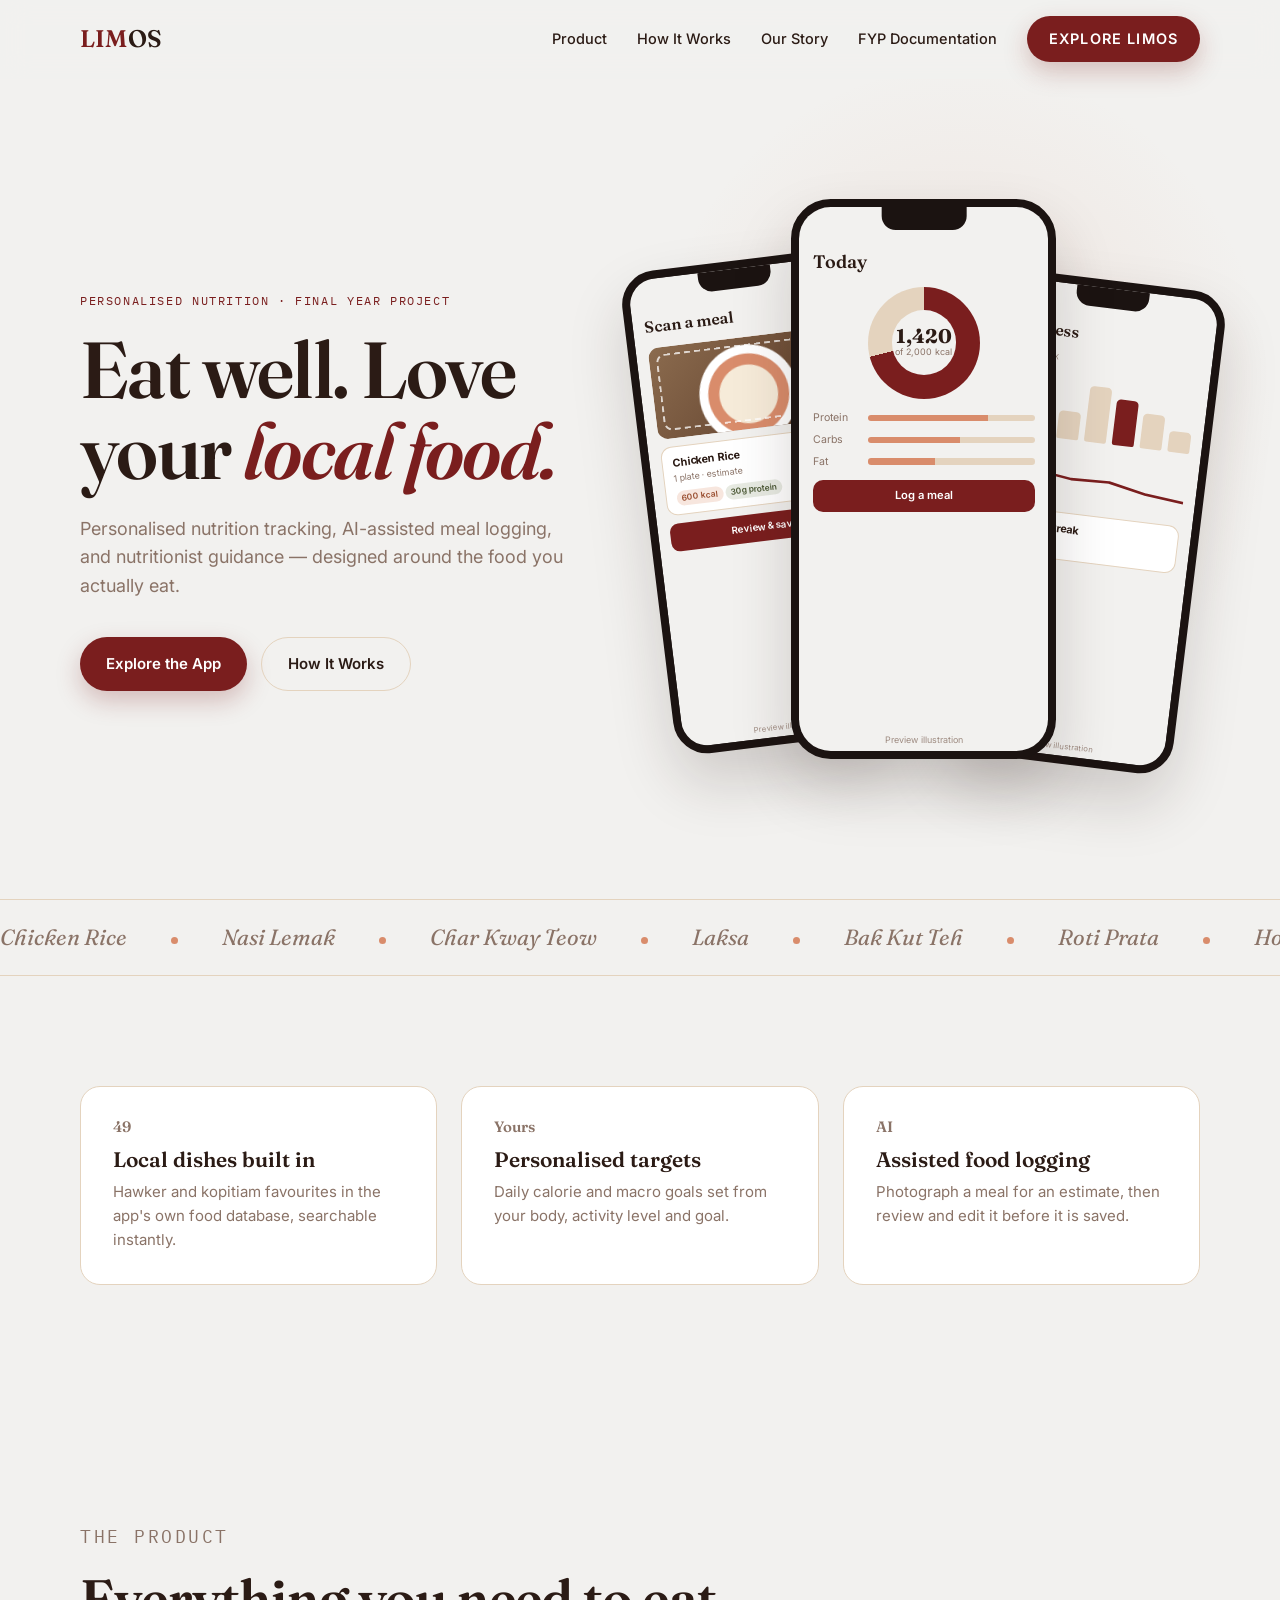
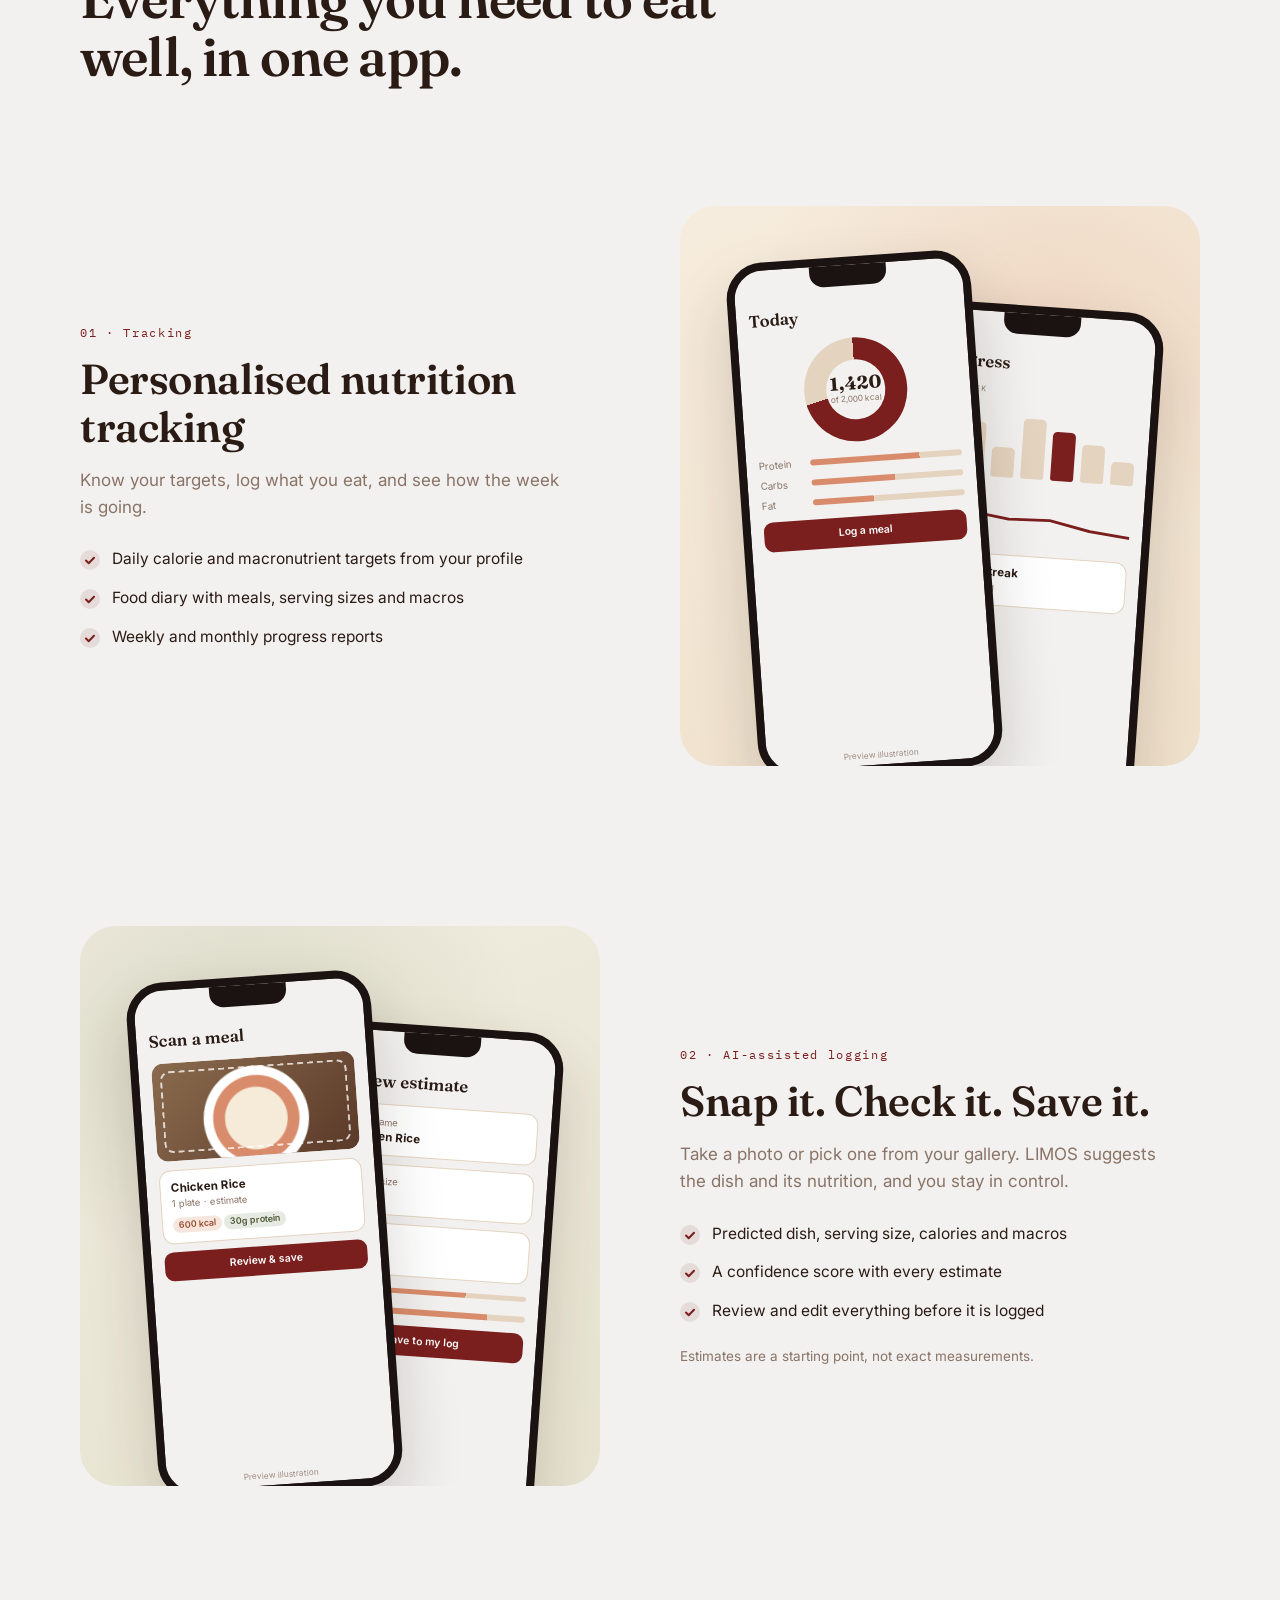
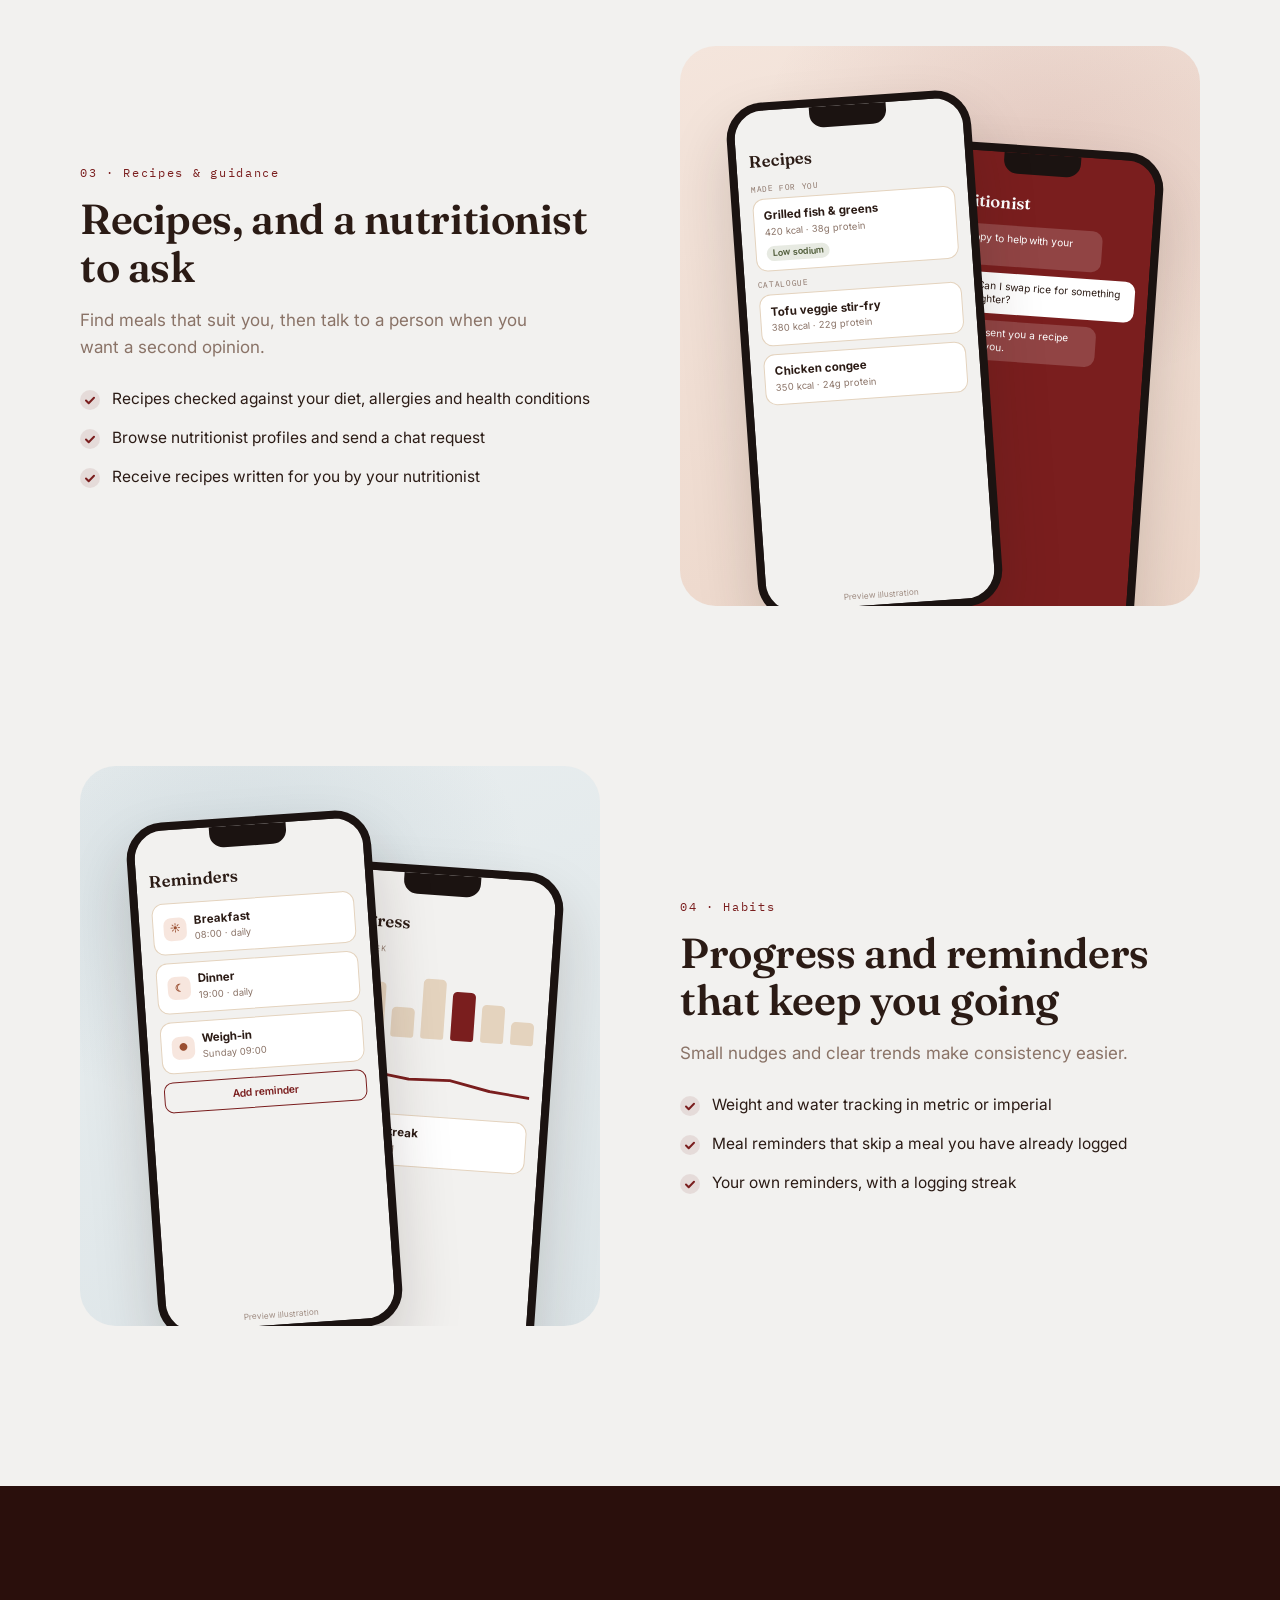
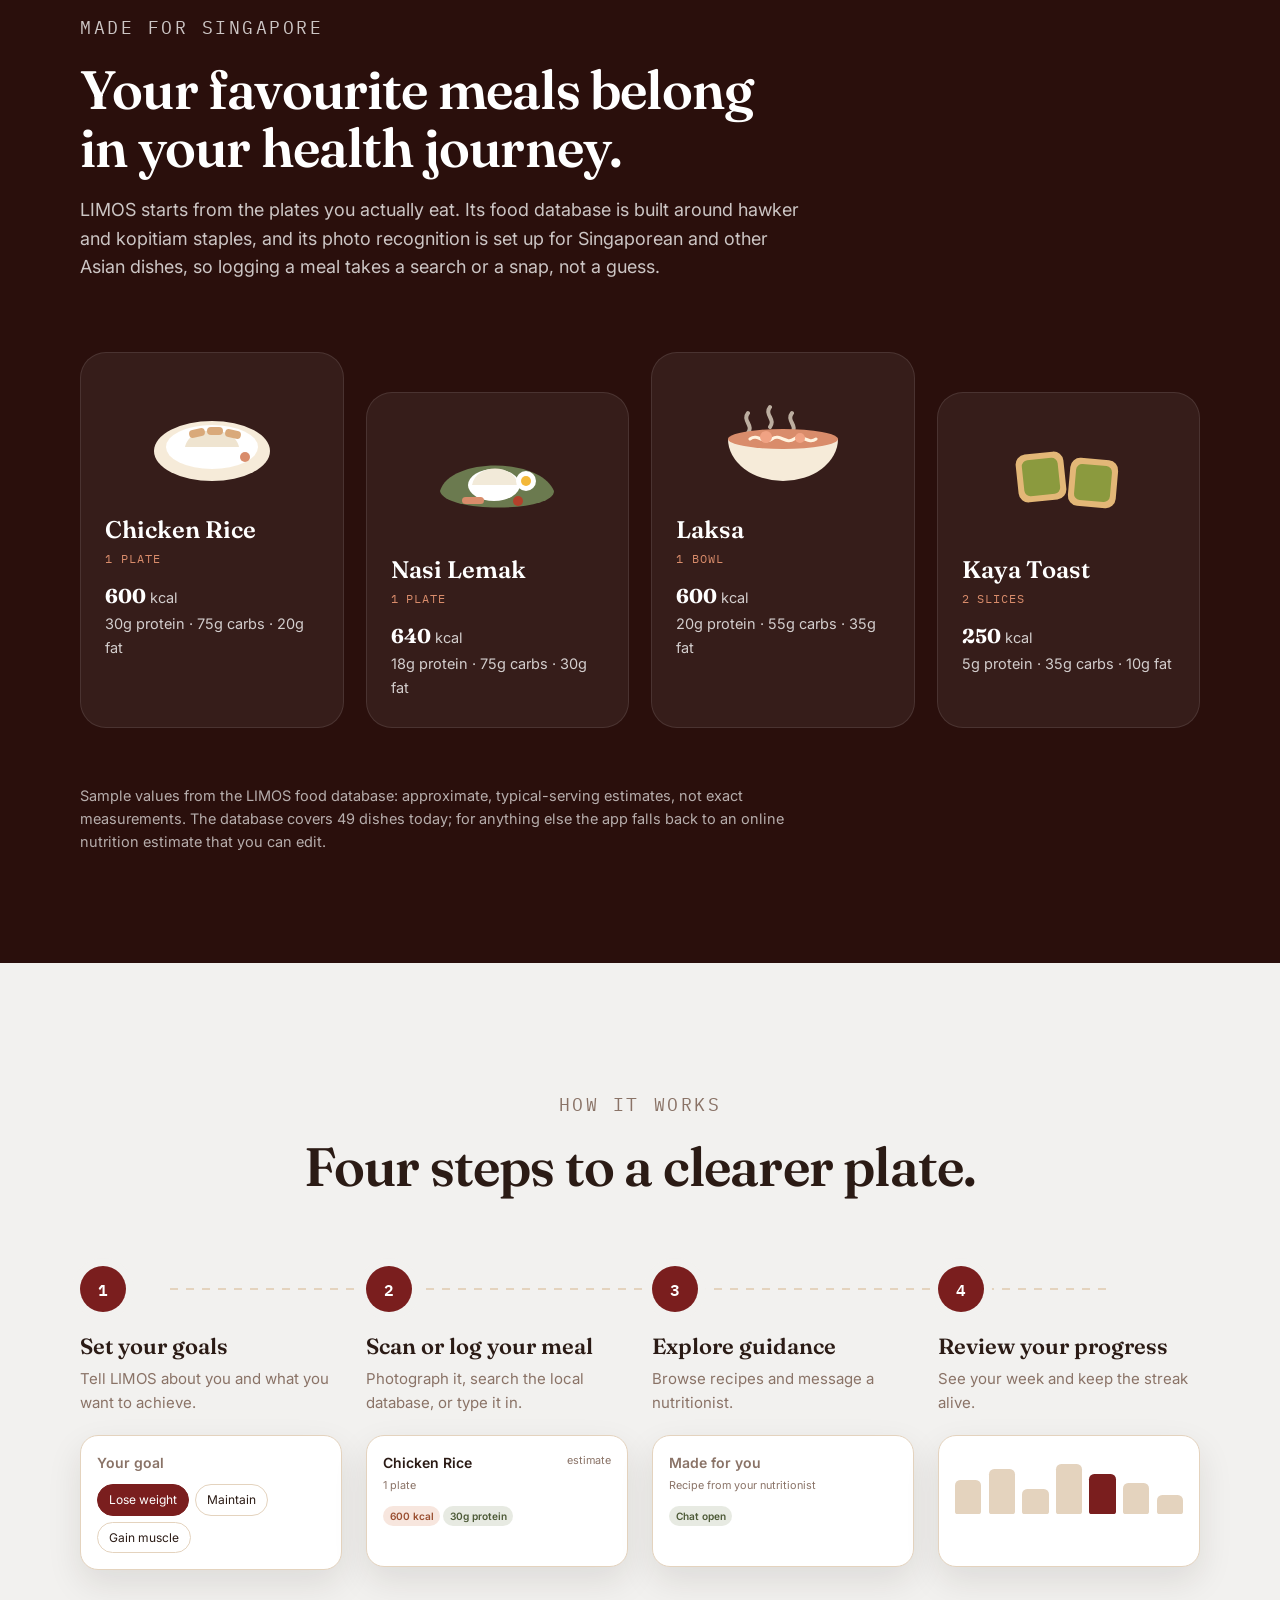
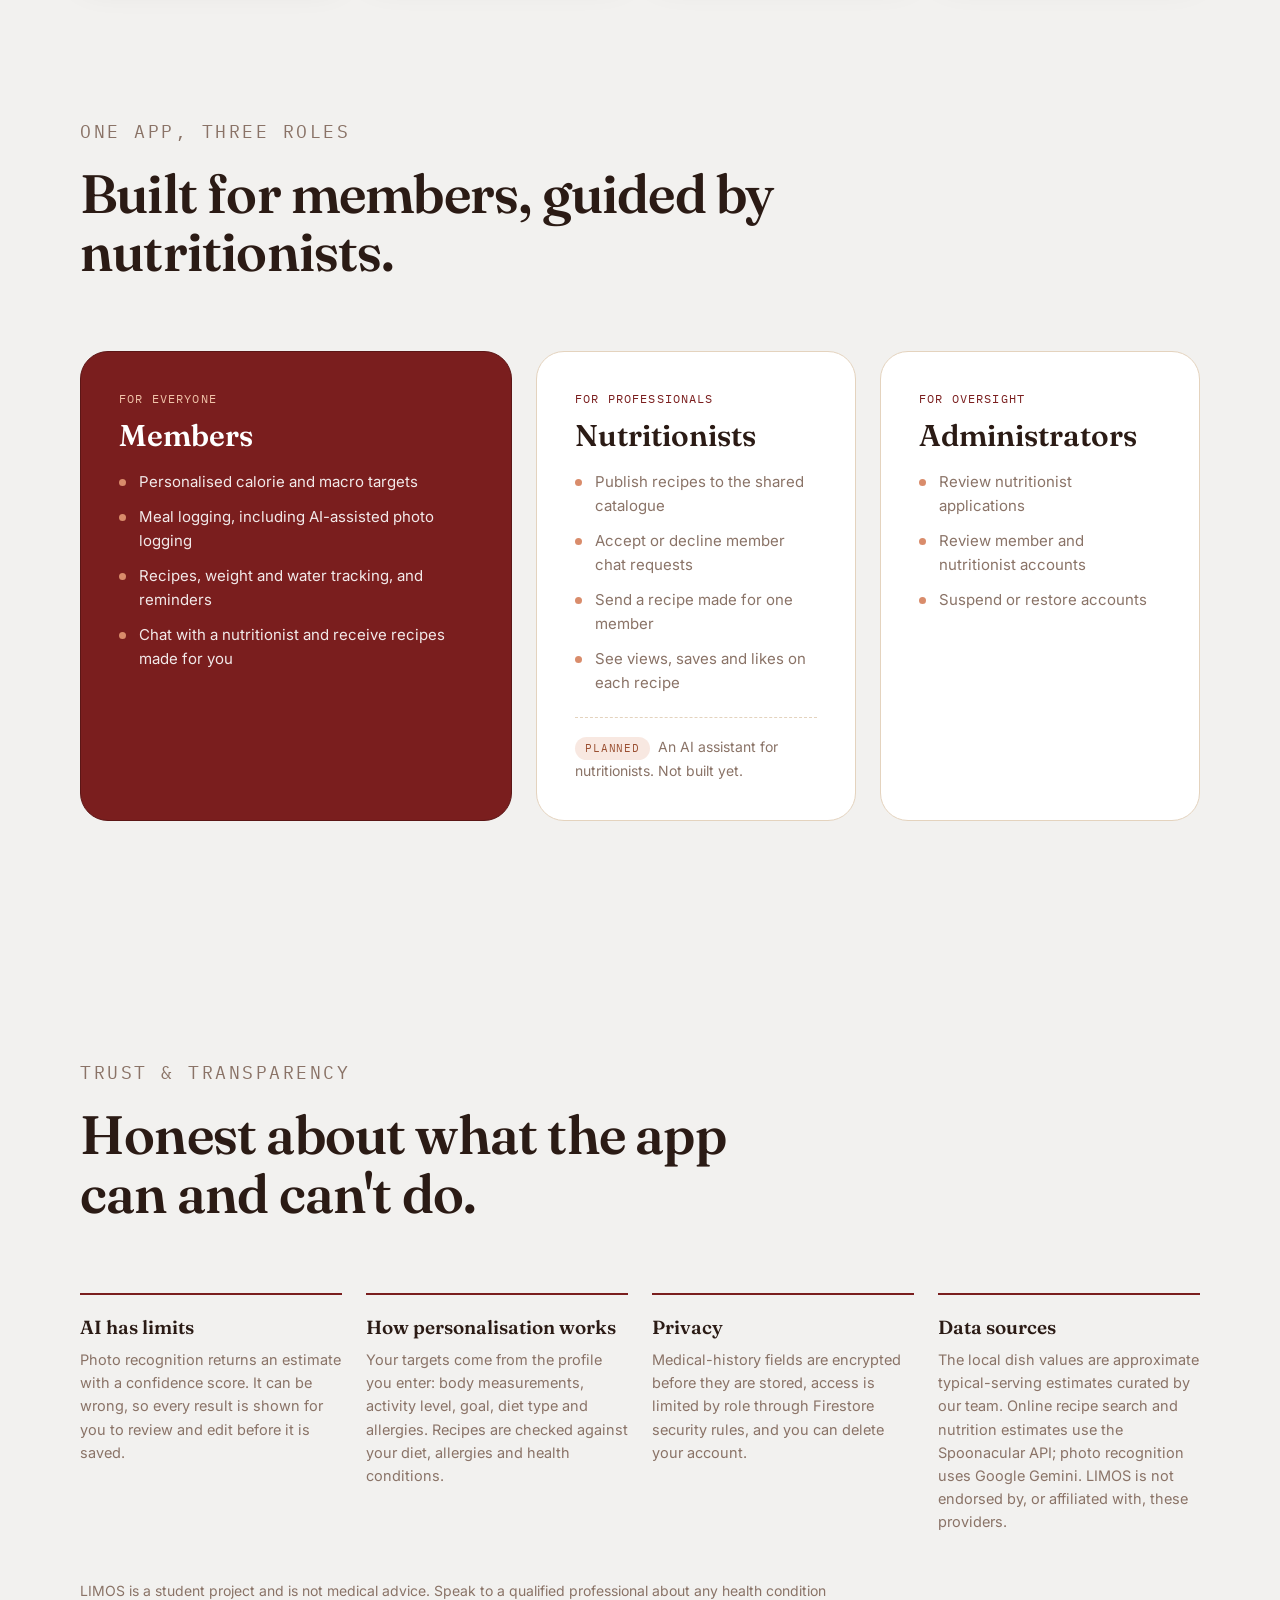
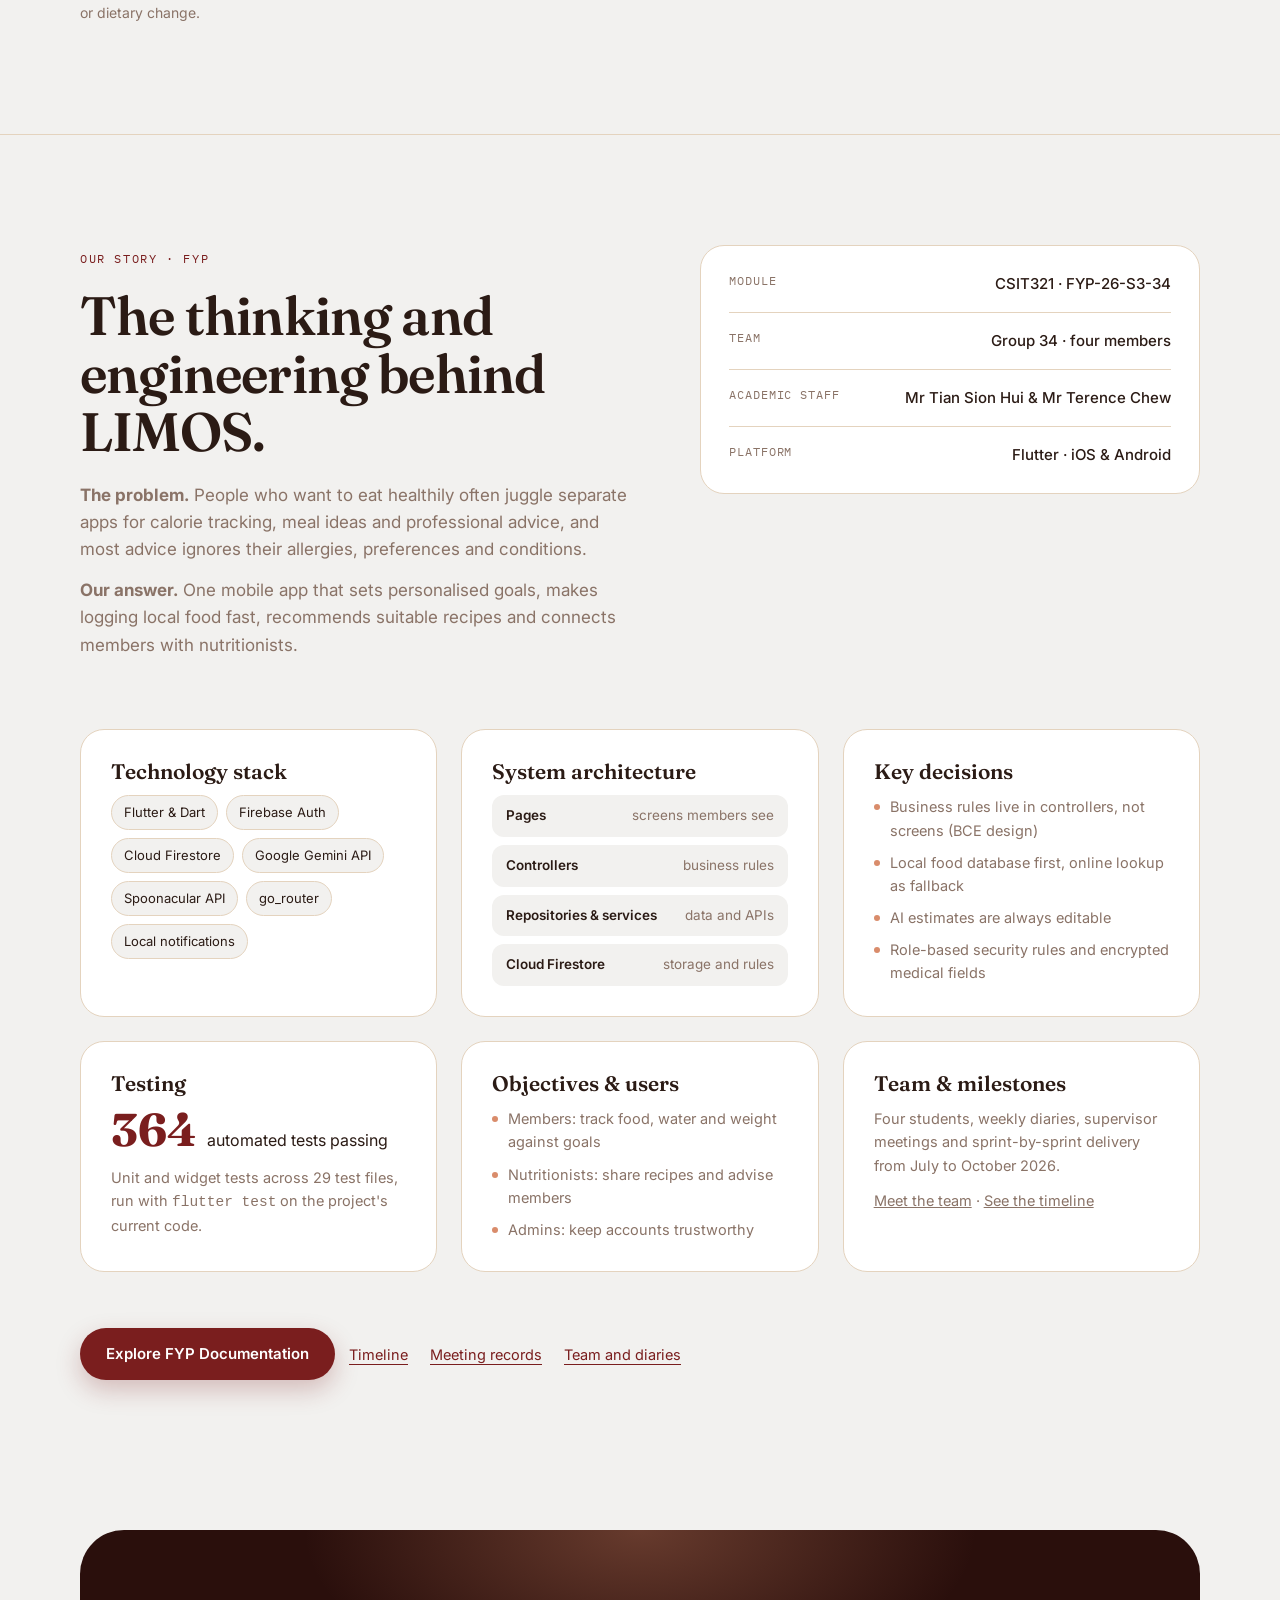
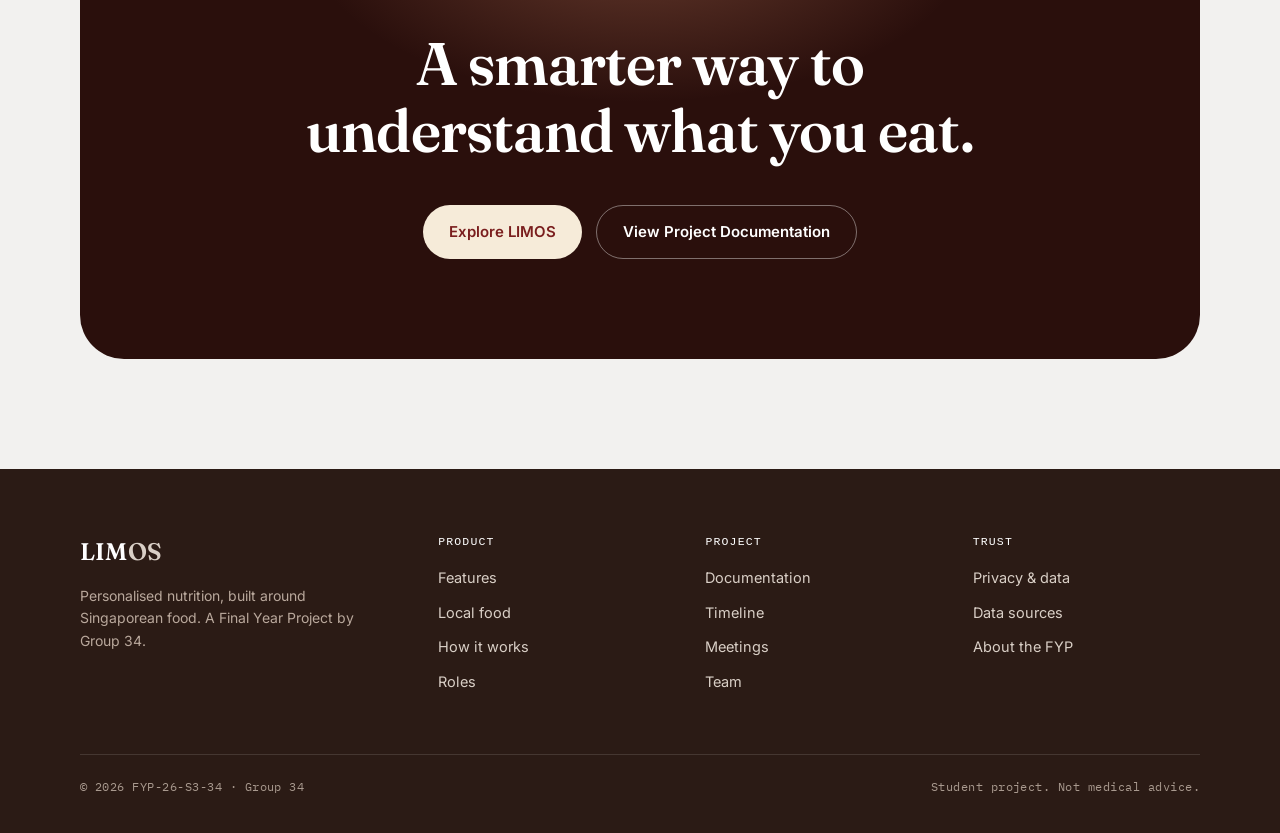
==== commit a07ec857: "Add version strings to CSS and JS links so browsers load the current files" ====
--- a/index.html
+++ b/index.html
@@ -20,8 +20,8 @@
     <link rel="preconnect" href="https://fonts.googleapis.com">
     <link rel="preconnect" href="https://fonts.gstatic.com" crossorigin>
     <link href="https://fonts.googleapis.com/css2?family=Fraunces:ital,opsz,wght@0,9..144,500;0,9..144,600;1,9..144,500&family=IBM+Plex+Mono:wght@500;600&family=Inter:wght@400;500;600;700&display=swap" rel="stylesheet">
-    <link rel="stylesheet" href="css/style.css">
-    <link rel="stylesheet" href="css/home.css">
+    <link rel="stylesheet" href="css/style.css?v=20261027">
+    <link rel="stylesheet" href="css/home.css?v=20261027">
     <script>document.documentElement.classList.add("js");</script>
 </head>
 <body class="home">
@@ -440,7 +440,7 @@
         </div>
     </footer>
 
-    <script src="js/screens.js"></script>
-    <script src="js/main.js" defer></script>
+    <script src="js/screens.js?v=20261027"></script>
+    <script src="js/main.js?v=20261027" defer></script>
 </body>
 </html>
--- a/css/home.css
+++ b/css/home.css
@@ -140,7 +140,7 @@
   top: -20%;
   width: 70%;
   height: 120%;
-  background: radial-gradient(closest-side, rgba(217, 140, 107, 0.28), rgba(217, 140, 107, 0) 70%);
+  background: radial-gradient(closest-side, rgba(217, 140, 107, 0.14), rgba(217, 140, 107, 0) 70%);
   pointer-events: none;
 }
 
@@ -190,7 +190,7 @@
 
 .strip {
   overflow: hidden;
-  background: var(--surface);
+  background: transparent;
   border-block: 1px solid var(--hairline);
   padding: 20px 0;
 }
@@ -342,14 +342,14 @@
   min-height: 560px;
   border-radius: 36px;
   background:
-    radial-gradient(80% 60% at 70% 20%, rgba(217, 140, 107, 0.3), rgba(217, 140, 107, 0) 70%),
-    linear-gradient(160deg, #f3e4cf 0%, #ead5ba 100%);
+    radial-gradient(80% 60% at 70% 20%, rgba(217, 140, 107, 0.18), rgba(217, 140, 107, 0) 70%),
+    linear-gradient(160deg, #f6ecdd 0%, #efe0cb 100%);
   overflow: hidden;
 }
 
-.feature--b .feature__visual { background: radial-gradient(80% 60% at 30% 20%, rgba(107, 122, 79, 0.28), rgba(107, 122, 79, 0) 70%), linear-gradient(160deg, #eee9d8 0%, #e1dcc4 100%); }
-.feature--c .feature__visual { background: radial-gradient(80% 60% at 70% 20%, rgba(122, 30, 30, 0.2), rgba(122, 30, 30, 0) 70%), linear-gradient(160deg, #f1ddd2 0%, #e8cbbb 100%); }
-.feature--d .feature__visual { background: radial-gradient(80% 60% at 30% 20%, rgba(107, 140, 158, 0.3), rgba(107, 140, 158, 0) 70%), linear-gradient(160deg, #e6ebec 0%, #d5dfe3 100%); }
+.feature--b .feature__visual { background: radial-gradient(80% 60% at 30% 20%, rgba(107, 122, 79, 0.16), rgba(107, 122, 79, 0) 70%), linear-gradient(160deg, #f0ecdf 0%, #e7e3d0 100%); }
+.feature--c .feature__visual { background: radial-gradient(80% 60% at 70% 20%, rgba(122, 30, 30, 0.12), rgba(122, 30, 30, 0) 70%), linear-gradient(160deg, #f4e5dc 0%, #ecd6c9 100%); }
+.feature--d .feature__visual { background: radial-gradient(80% 60% at 30% 20%, rgba(107, 140, 158, 0.18), rgba(107, 140, 158, 0) 70%), linear-gradient(160deg, #e9eeef 0%, #dde5e8 100%); }
 
 .feature__visual .device { position: absolute; }
 .feature__visual .device--a { --w: 245px; left: 12%; top: 50px; transform: rotate(-4deg); z-index: 2; }
@@ -786,7 +786,7 @@
 
 /* ---------- Trust ---------- */
 
-.trust { background: var(--surface-raised); border-block: 1px solid var(--hairline); }
+.trust { background: transparent; border-block: 1px solid var(--hairline); }
 
 .trust__grid {
   display: grid;
@@ -1027,7 +1027,7 @@
 /* ---------- Responsive ---------- */
 
 @media (max-width: 1000px) {
-  .hero-v2::before { right: -20%; top: 0; width: 100%; height: 70%; }
+  .hero-v2::before { display: none; }
   .home section { padding: 80px 0; }
   .hero-v2__grid,
   .feature,
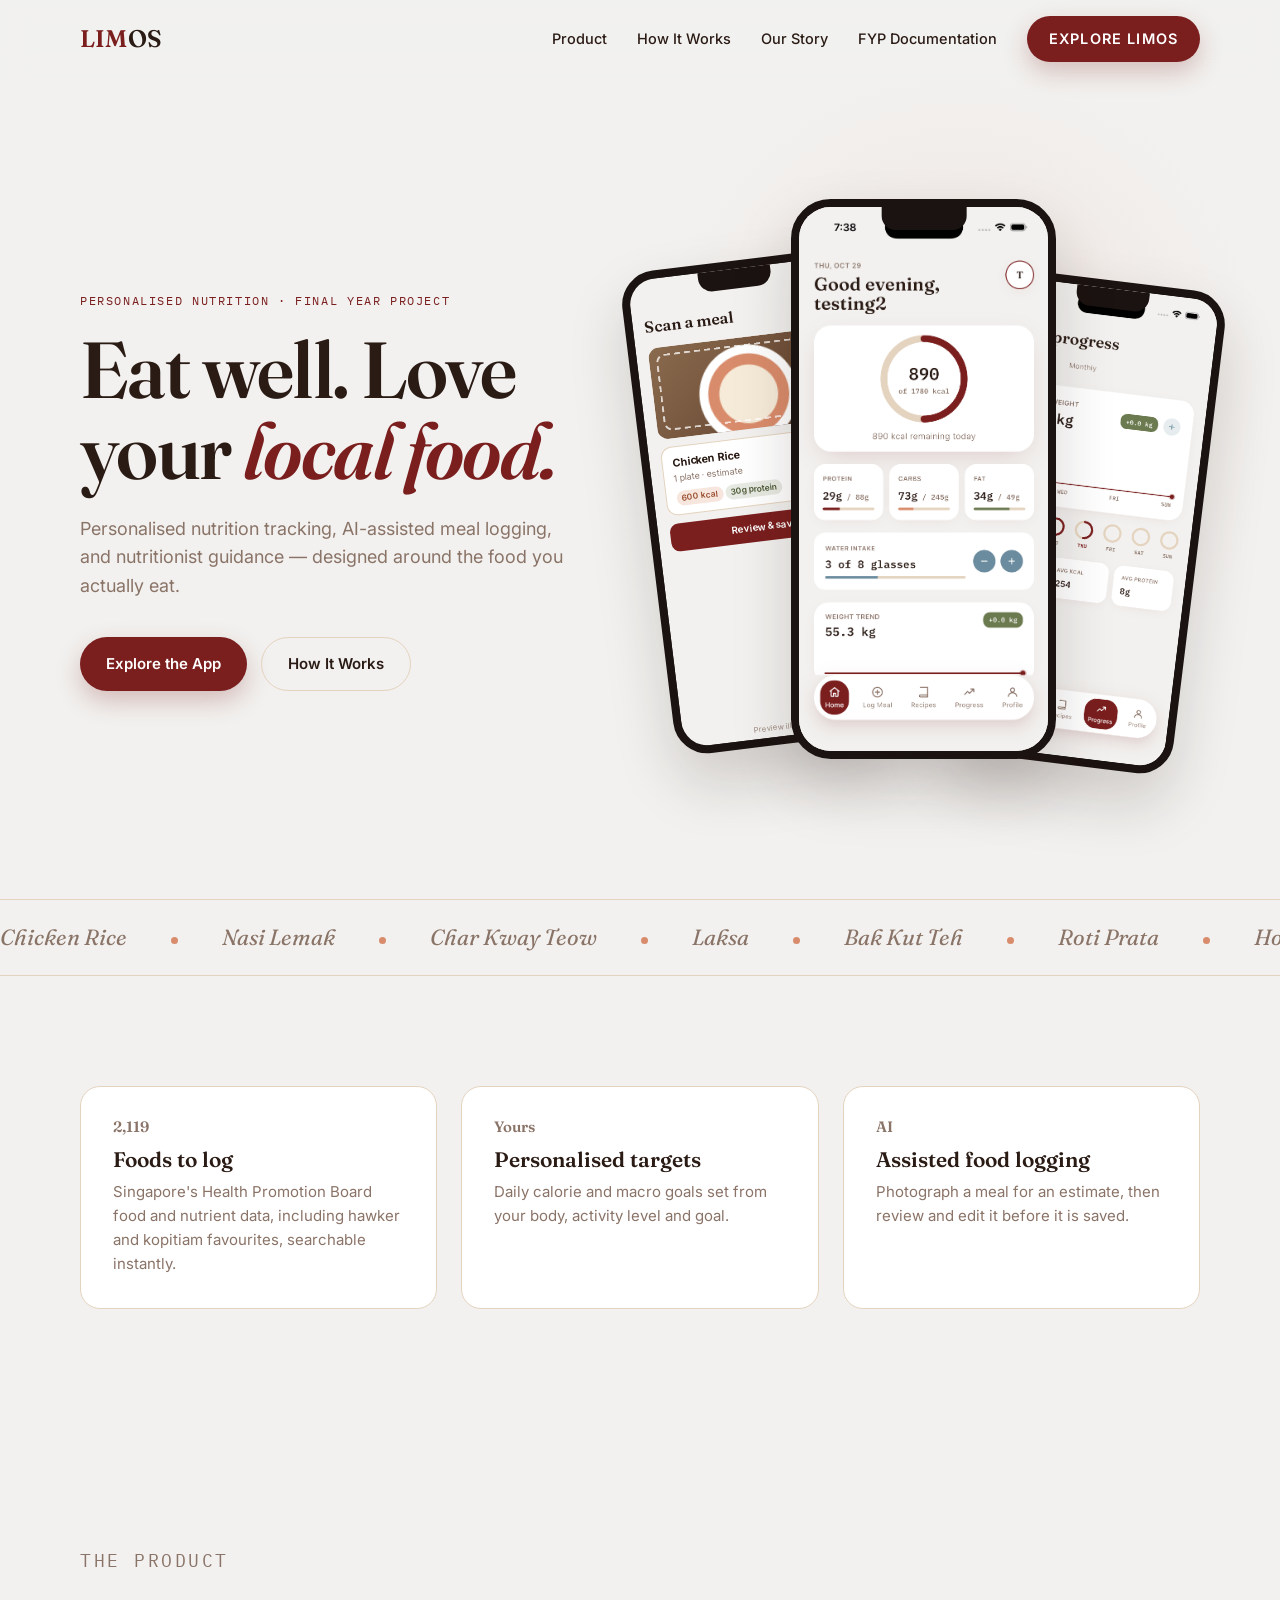
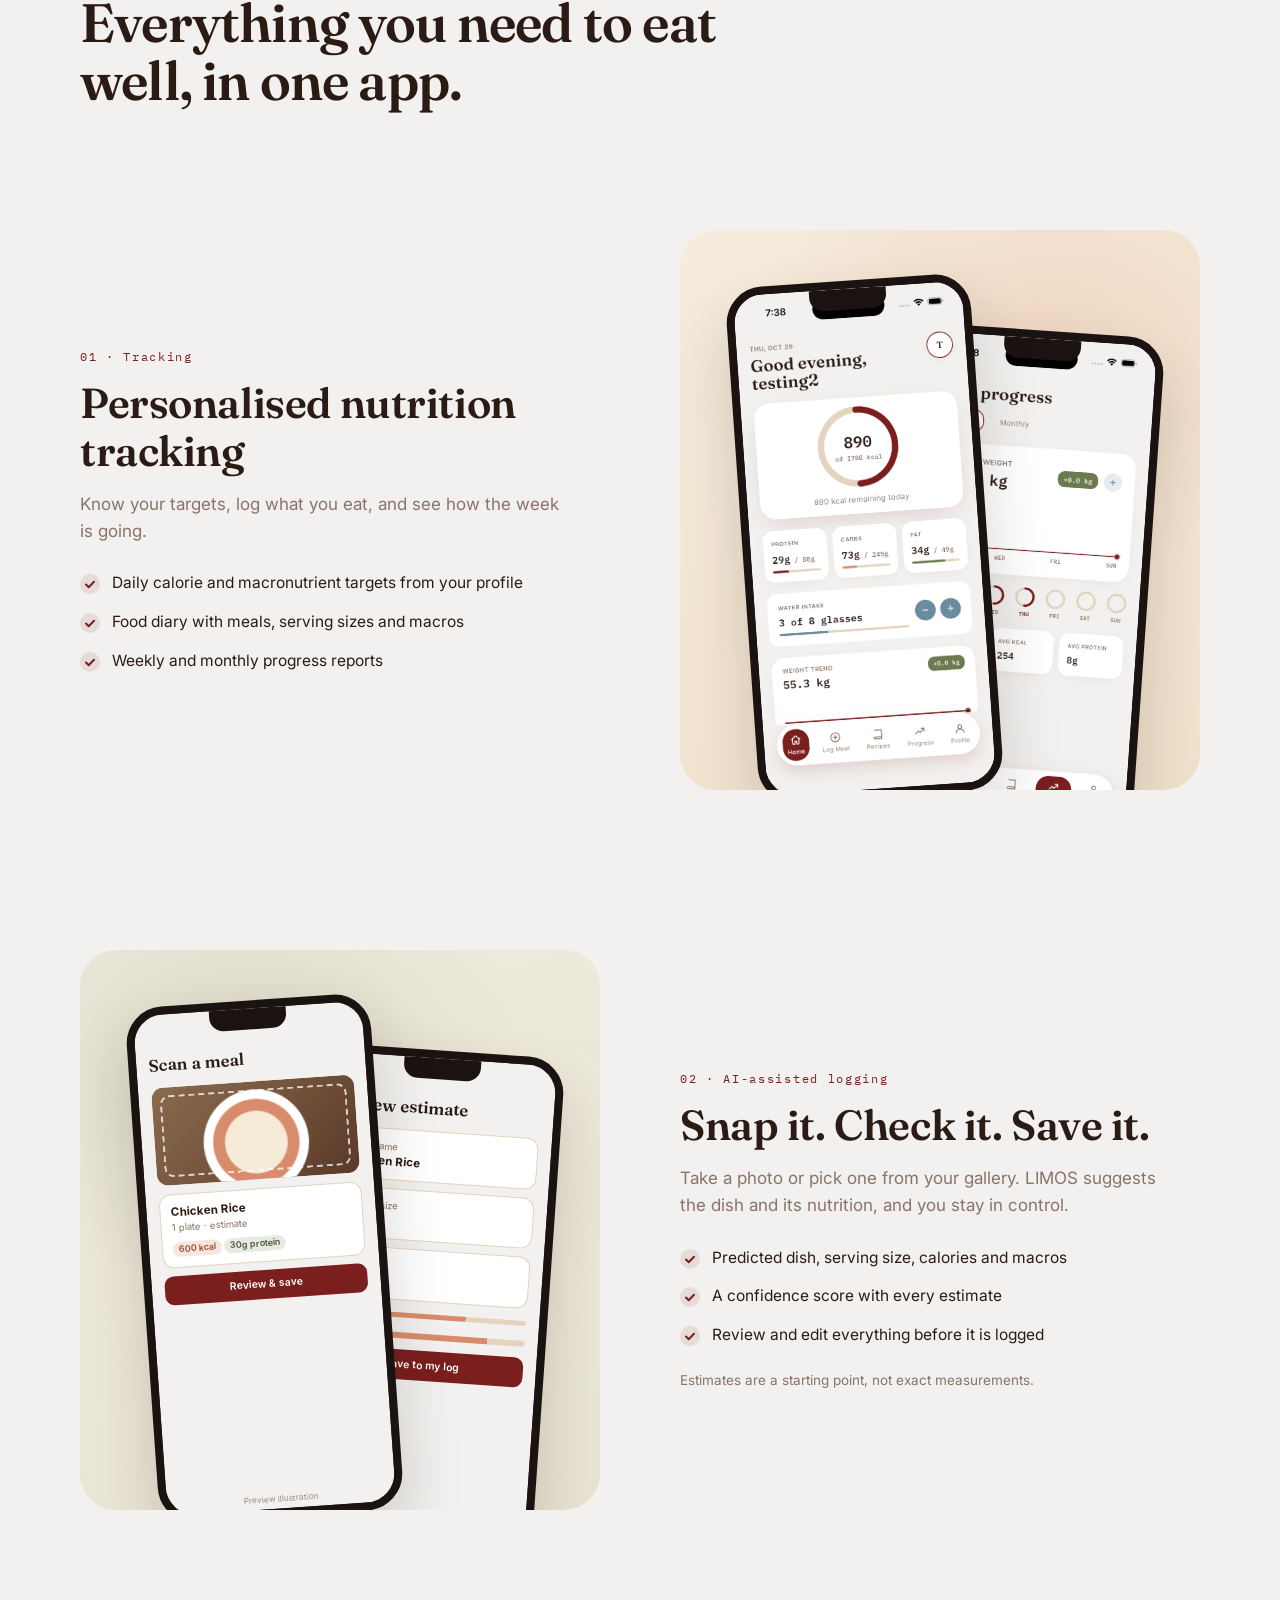
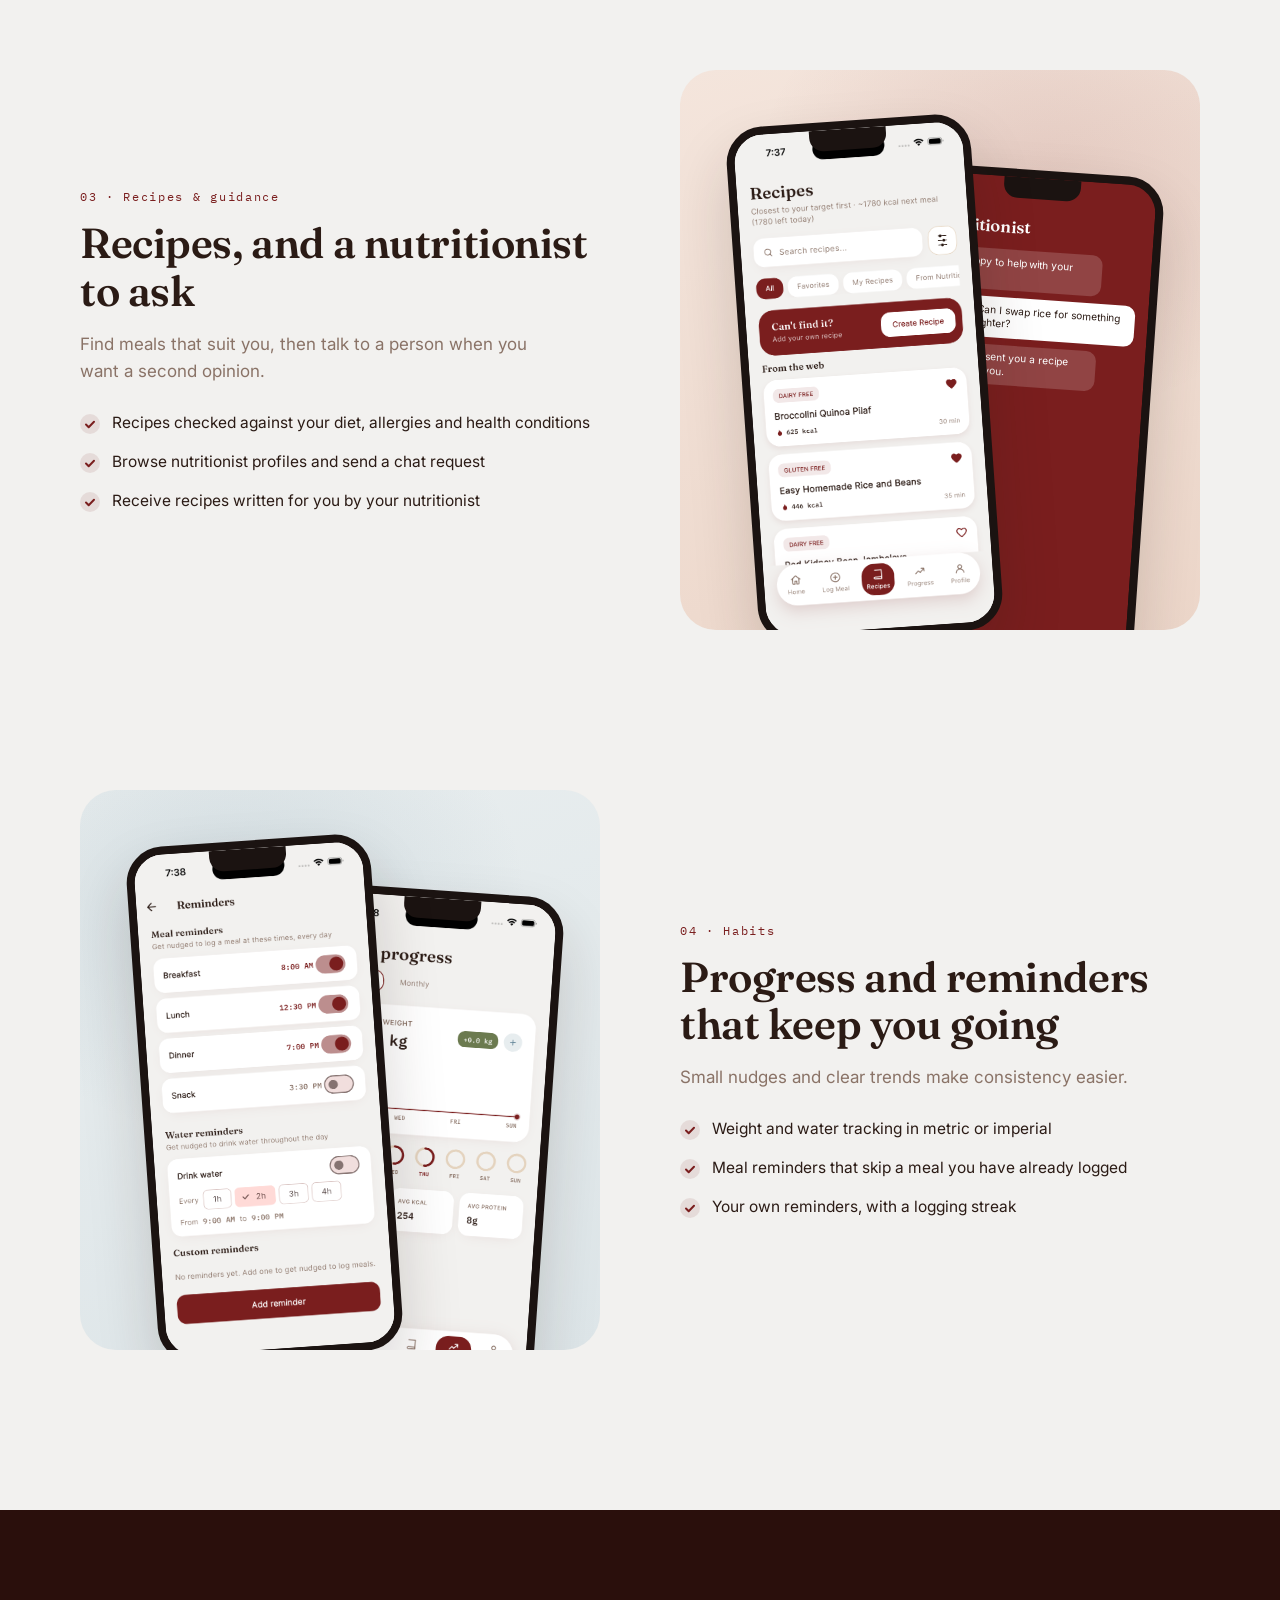
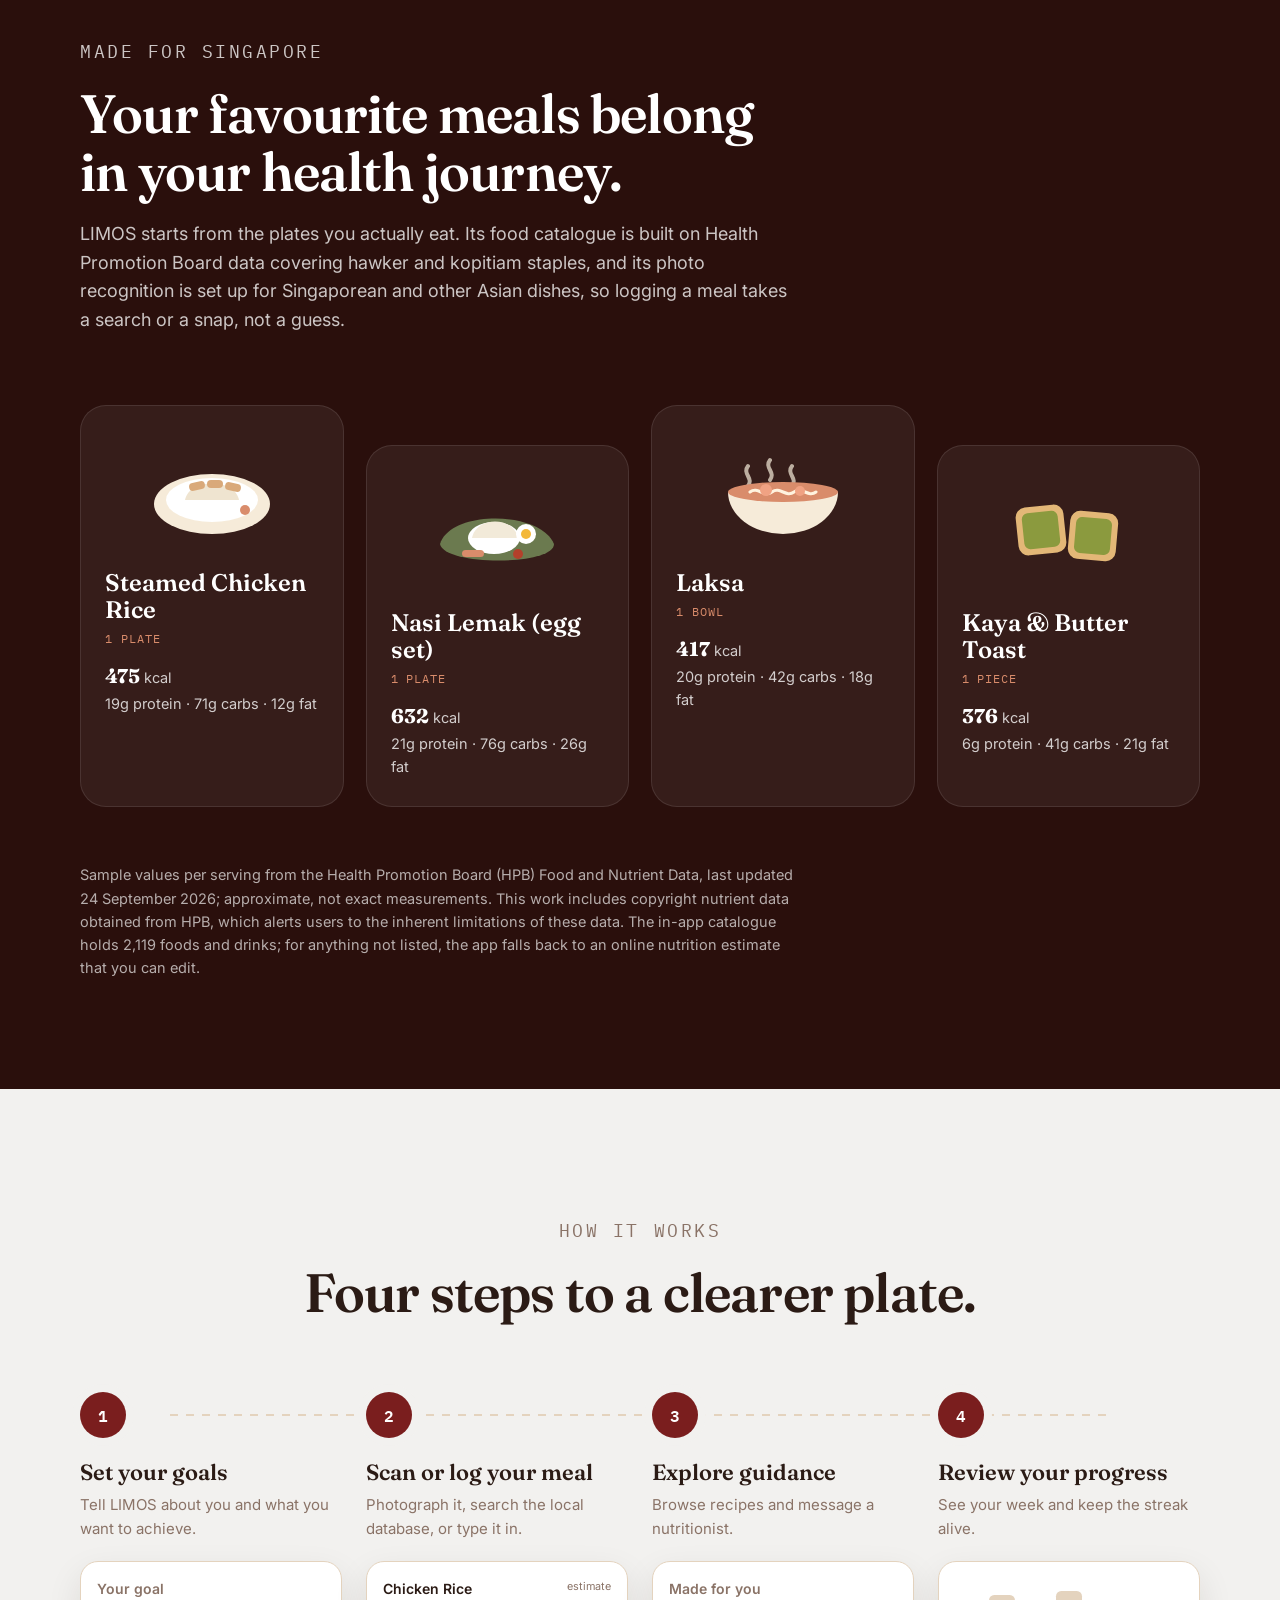
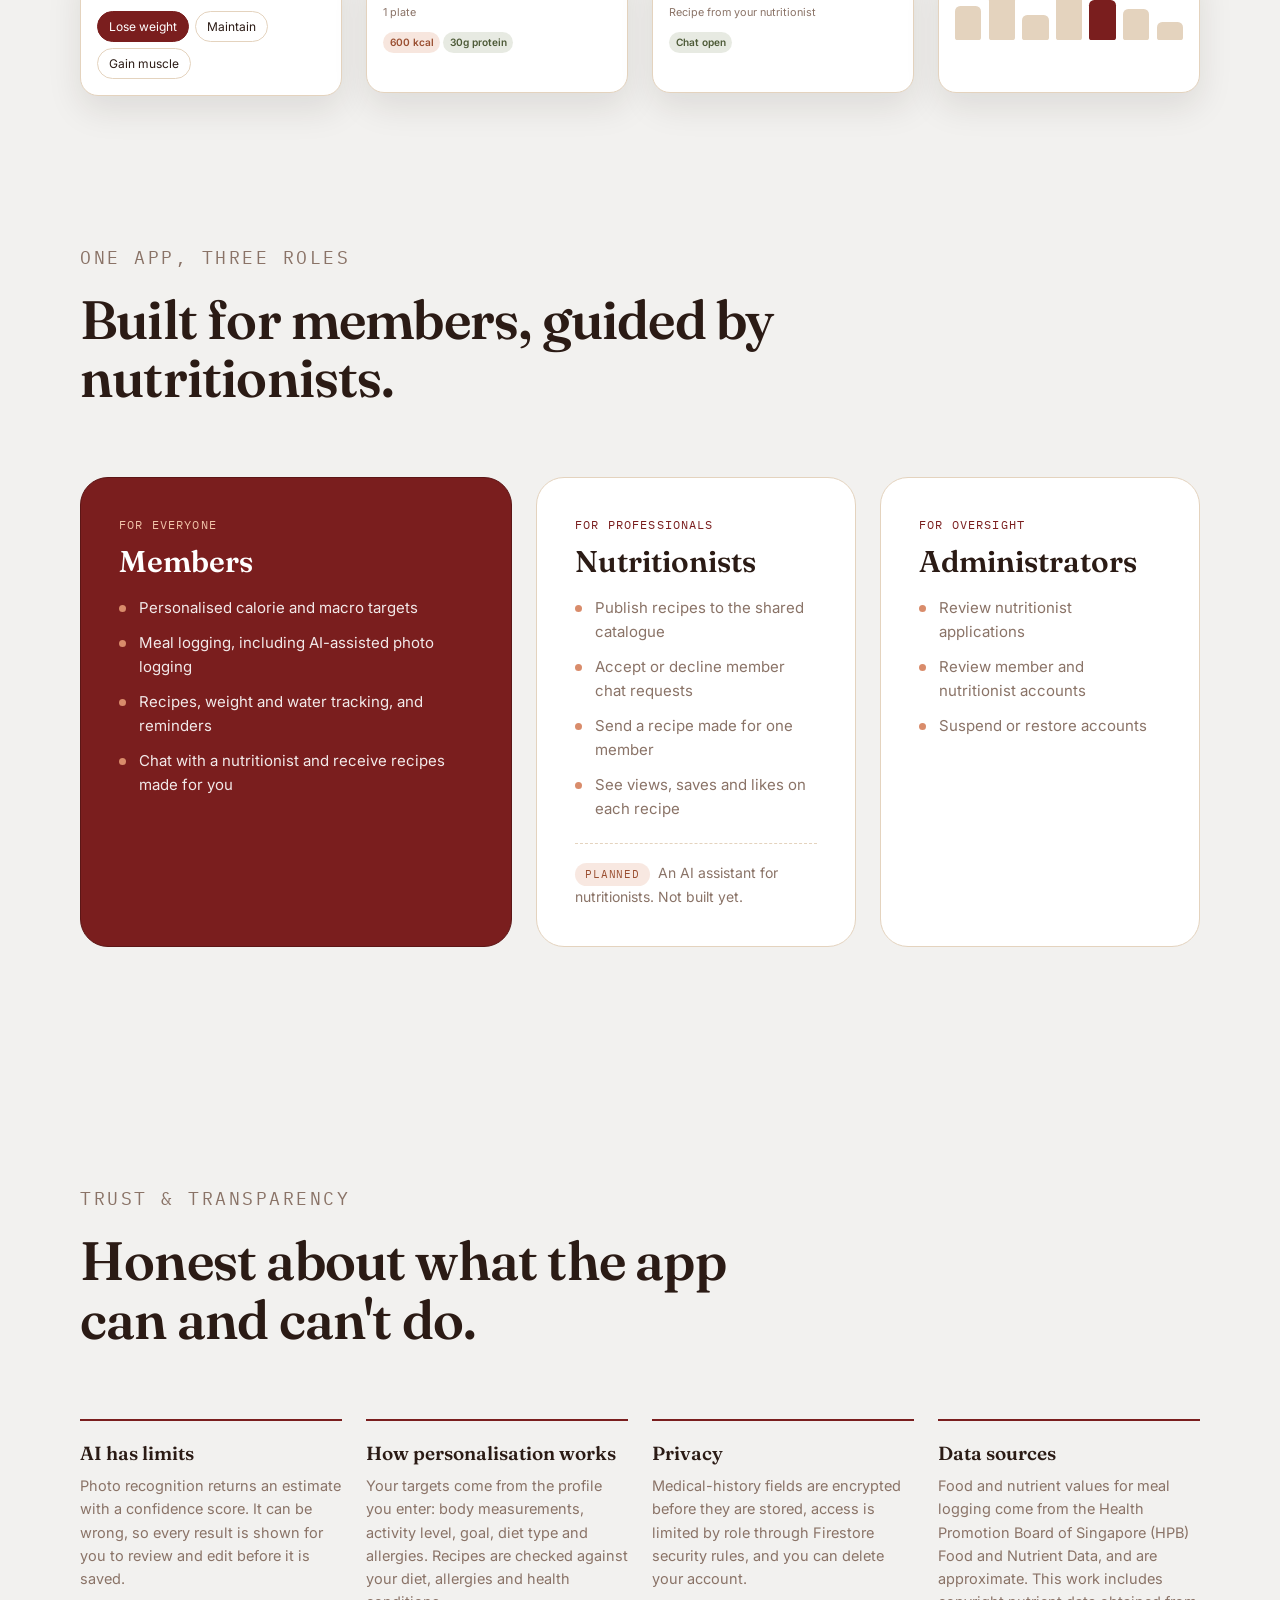
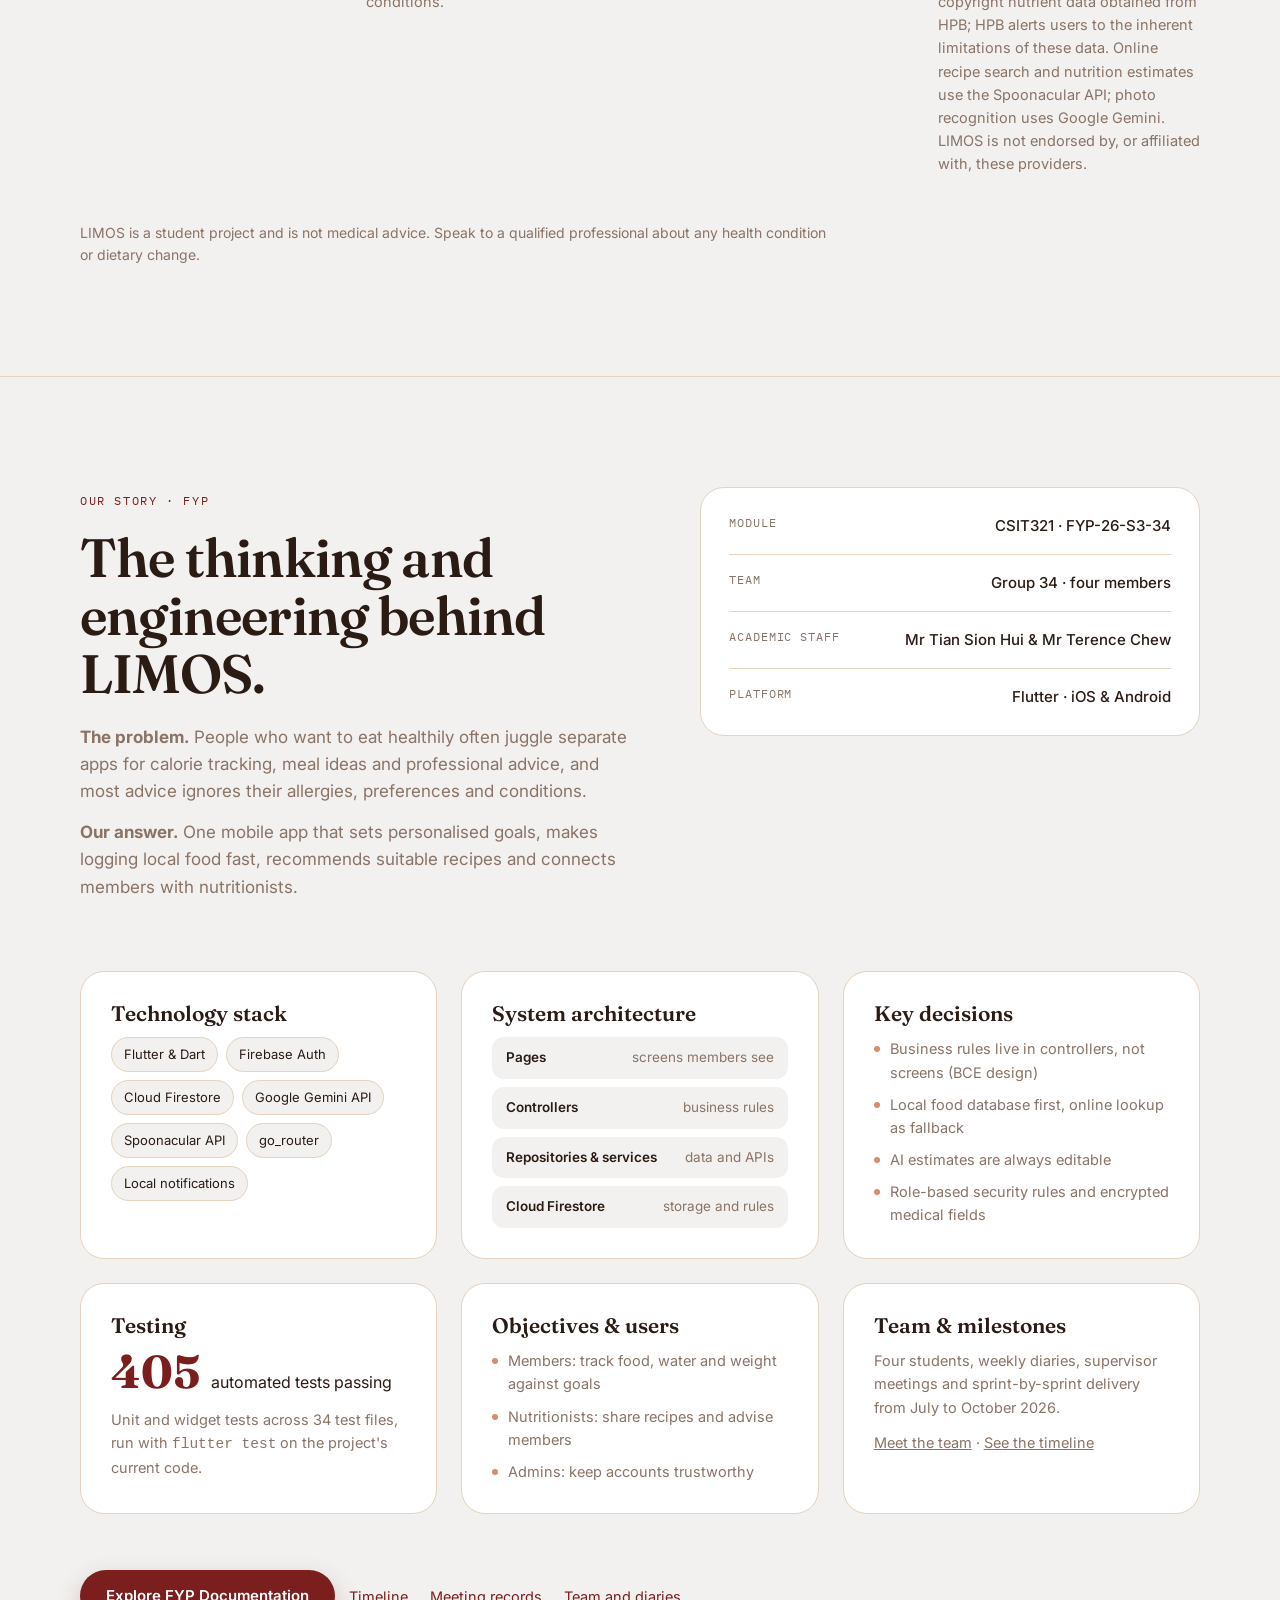
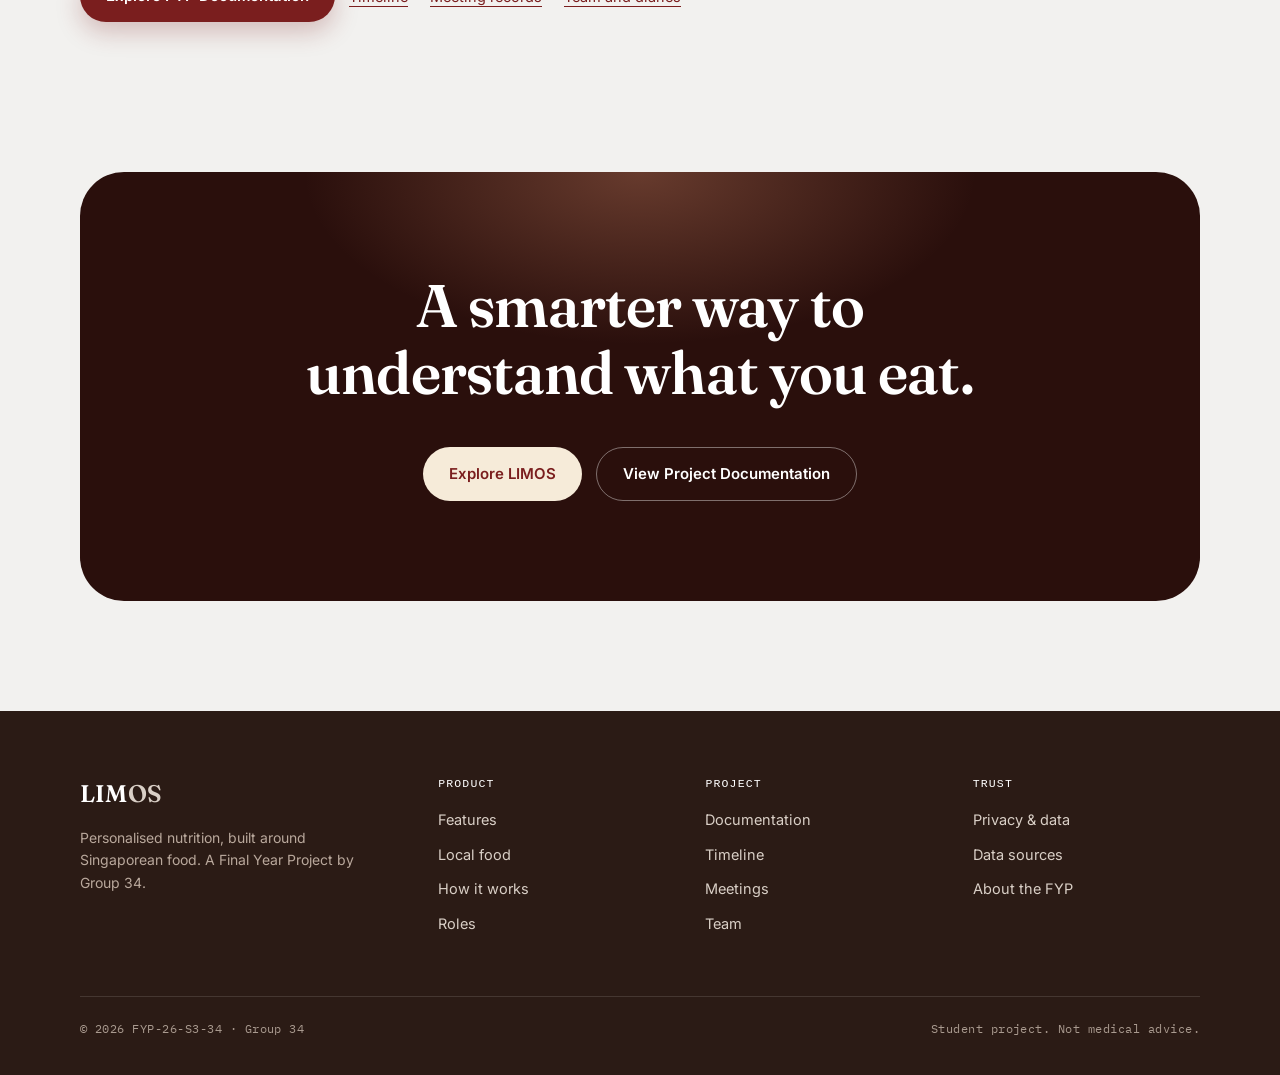
==== commit 3d95e489: "Update site with HPB food catalogue, corrected test counts and real app screenshots Replace the 49-d" ====
--- a/index.html
+++ b/index.html
@@ -76,16 +76,16 @@
             </div>
         </section>
 
-        <div class="strip" aria-label="Examples of local dishes in the LIMOS food database">
+        <div class="strip" aria-label="Examples of local dishes you can search in LIMOS">
             <div class="strip__track"><span>Chicken Rice</span><span>Nasi Lemak</span><span>Char Kway Teow</span><span>Laksa</span><span>Bak Kut Teh</span><span>Roti Prata</span><span>Hokkien Mee</span><span>Kaya Toast</span><span>Teh Tarik</span><span>Chendol</span><span>Ice Kacang</span><span>Chicken Satay</span><span>Popiah</span><span>Durian</span><span>Chicken Rice</span><span>Nasi Lemak</span><span>Char Kway Teow</span><span>Laksa</span><span>Bak Kut Teh</span><span>Roti Prata</span><span>Hokkien Mee</span><span>Kaya Toast</span><span>Teh Tarik</span><span>Chendol</span><span>Ice Kacang</span><span>Chicken Satay</span><span>Popiah</span><span>Durian</span></div>
         </div>
 
         <section class="snapshot" aria-label="Product snapshot">
             <div class="wrap snapshot__grid">
                 <div class="snap" data-reveal>
-                    <p class="snap__big">49</p>
-                    <h3>Local dishes built in</h3>
-                    <p>Hawker and kopitiam favourites in the app's own food database, searchable instantly.</p>
+                    <p class="snap__big">2,119</p>
+                    <h3>Foods to log</h3>
+                    <p>Singapore's Health Promotion Board food and nutrient data, including hawker and kopitiam favourites, searchable instantly.</p>
                 </div>
                 <div class="snap" data-reveal>
                     <p class="snap__big">Yours</p>
@@ -221,10 +221,10 @@
                 <div class="sec-head" data-reveal>
                     <p class="eyebrow">Made for Singapore</p>
                     <h2 id="local-title">Your favourite meals belong in your health journey.</h2>
-                    <p>LIMOS starts from the plates you actually eat. Its food database is built around hawker and kopitiam staples, and its photo recognition is set up for Singaporean and other Asian dishes, so logging a meal takes a search or a snap, not a guess.</p>
-                </div>
-                <div class="local__grid"><article class="dish" data-reveal><div class="dish__art"><svg viewBox="0 0 130 100" aria-hidden="true"><ellipse cx="65" cy="62" rx="58" ry="30" fill="#f6ebd9"/><ellipse cx="65" cy="58" rx="46" ry="22" fill="#fff"/><path d="M38 58c4-22 50-22 54 0z" fill="#efe4d0"/><g fill="#d9a97a"><rect x="42" y="40" width="16" height="8" rx="4" transform="rotate(-12 50 44)"/><rect x="60" y="38" width="16" height="8" rx="4"/><rect x="78" y="41" width="16" height="8" rx="4" transform="rotate(12 86 45)"/></g><circle cx="98" cy="68" r="5" fill="#d98c6b"/></svg></div><h3>Chicken Rice</h3><p class="dish__serving">1 plate</p><p class="dish__macros"><strong>600</strong> kcal<br>30g protein · 75g carbs · 20g fat</p></article><article class="dish" data-reveal><div class="dish__art"><svg viewBox="0 0 130 100" aria-hidden="true"><path d="M8 62c10-34 100-34 114 0 0 22-110 22-114 0z" fill="#6b7a4f"/><ellipse cx="62" cy="56" rx="26" ry="16" fill="#fff"/><path d="M40 56c4-22 42-22 46 0z" fill="#f2ead9"/><circle cx="94" cy="52" r="10" fill="#fff"/><circle cx="94" cy="52" r="5" fill="#f3b83a"/><rect x="30" y="68" width="22" height="7" rx="3.5" fill="#d98c6b"/><circle cx="86" cy="72" r="5" fill="#b3402b"/></svg></div><h3>Nasi Lemak</h3><p class="dish__serving">1 plate</p><p class="dish__macros"><strong>640</strong> kcal<br>18g protein · 75g carbs · 30g fat</p></article><article class="dish" data-reveal><div class="dish__art"><svg viewBox="0 0 130 100" aria-hidden="true"><path d="M30 24c-6 8 6 12 0 20M52 18c-6 8 6 12 0 20M74 24c-6 8 6 12 0 20" fill="none" stroke="#f6ebd9" stroke-width="4" stroke-linecap="round" opacity=".7"/><path d="M10 50h110a55 42 0 0 1-110 0z" fill="#f6ebd9"/><ellipse cx="65" cy="50" rx="55" ry="10" fill="#d98c6b"/><g fill="none" stroke="#fff3df" stroke-width="3" stroke-linecap="round"><path d="M32 50c8-6 14 6 22 0s14 6 22 0 14 6 22 0"/></g><circle cx="48" cy="48" r="6" fill="#f0a283"/><circle cx="82" cy="49" r="5" fill="#f0a283"/></svg></div><h3>Laksa</h3><p class="dish__serving">1 bowl</p><p class="dish__macros"><strong>600</strong> kcal<br>20g protein · 55g carbs · 35g fat</p></article><article class="dish" data-reveal><div class="dish__art"><svg viewBox="0 0 130 100" aria-hidden="true"><rect x="14" y="24" width="48" height="48" rx="10" fill="#e3b777" transform="rotate(-6 38 48)"/><rect x="20" y="30" width="36" height="36" rx="6" fill="#8b9a3e" transform="rotate(-6 38 48)"/><rect x="66" y="30" width="48" height="48" rx="10" fill="#e3b777" transform="rotate(5 90 54)"/><rect x="72" y="36" width="36" height="36" rx="6" fill="#8b9a3e" transform="rotate(5 90 54)"/></svg></div><h3>Kaya Toast</h3><p class="dish__serving">2 slices</p><p class="dish__macros"><strong>250</strong> kcal<br>5g protein · 35g carbs · 10g fat</p></article></div>
-                <p class="local__note">Sample values from the LIMOS food database: approximate, typical-serving estimates, not exact measurements. The database covers 49 dishes today; for anything else the app falls back to an online nutrition estimate that you can edit.</p>
+                    <p>LIMOS starts from the plates you actually eat. Its food catalogue is built on Health Promotion Board data covering hawker and kopitiam staples, and its photo recognition is set up for Singaporean and other Asian dishes, so logging a meal takes a search or a snap, not a guess.</p>
+                </div>
+                <div class="local__grid"><article class="dish" data-reveal><div class="dish__art"><svg viewBox="0 0 130 100" aria-hidden="true"><ellipse cx="65" cy="62" rx="58" ry="30" fill="#f6ebd9"/><ellipse cx="65" cy="58" rx="46" ry="22" fill="#fff"/><path d="M38 58c4-22 50-22 54 0z" fill="#efe4d0"/><g fill="#d9a97a"><rect x="42" y="40" width="16" height="8" rx="4" transform="rotate(-12 50 44)"/><rect x="60" y="38" width="16" height="8" rx="4"/><rect x="78" y="41" width="16" height="8" rx="4" transform="rotate(12 86 45)"/></g><circle cx="98" cy="68" r="5" fill="#d98c6b"/></svg></div><h3>Steamed Chicken Rice</h3><p class="dish__serving">1 plate</p><p class="dish__macros"><strong>475</strong> kcal<br>19g protein · 71g carbs · 12g fat</p></article><article class="dish" data-reveal><div class="dish__art"><svg viewBox="0 0 130 100" aria-hidden="true"><path d="M8 62c10-34 100-34 114 0 0 22-110 22-114 0z" fill="#6b7a4f"/><ellipse cx="62" cy="56" rx="26" ry="16" fill="#fff"/><path d="M40 56c4-22 42-22 46 0z" fill="#f2ead9"/><circle cx="94" cy="52" r="10" fill="#fff"/><circle cx="94" cy="52" r="5" fill="#f3b83a"/><rect x="30" y="68" width="22" height="7" rx="3.5" fill="#d98c6b"/><circle cx="86" cy="72" r="5" fill="#b3402b"/></svg></div><h3>Nasi Lemak (egg set)</h3><p class="dish__serving">1 plate</p><p class="dish__macros"><strong>632</strong> kcal<br>21g protein · 76g carbs · 26g fat</p></article><article class="dish" data-reveal><div class="dish__art"><svg viewBox="0 0 130 100" aria-hidden="true"><path d="M30 24c-6 8 6 12 0 20M52 18c-6 8 6 12 0 20M74 24c-6 8 6 12 0 20" fill="none" stroke="#f6ebd9" stroke-width="4" stroke-linecap="round" opacity=".7"/><path d="M10 50h110a55 42 0 0 1-110 0z" fill="#f6ebd9"/><ellipse cx="65" cy="50" rx="55" ry="10" fill="#d98c6b"/><g fill="none" stroke="#fff3df" stroke-width="3" stroke-linecap="round"><path d="M32 50c8-6 14 6 22 0s14 6 22 0 14 6 22 0"/></g><circle cx="48" cy="48" r="6" fill="#f0a283"/><circle cx="82" cy="49" r="5" fill="#f0a283"/></svg></div><h3>Laksa</h3><p class="dish__serving">1 bowl</p><p class="dish__macros"><strong>417</strong> kcal<br>20g protein · 42g carbs · 18g fat</p></article><article class="dish" data-reveal><div class="dish__art"><svg viewBox="0 0 130 100" aria-hidden="true"><rect x="14" y="24" width="48" height="48" rx="10" fill="#e3b777" transform="rotate(-6 38 48)"/><rect x="20" y="30" width="36" height="36" rx="6" fill="#8b9a3e" transform="rotate(-6 38 48)"/><rect x="66" y="30" width="48" height="48" rx="10" fill="#e3b777" transform="rotate(5 90 54)"/><rect x="72" y="36" width="36" height="36" rx="6" fill="#8b9a3e" transform="rotate(5 90 54)"/></svg></div><h3>Kaya &amp; Butter Toast</h3><p class="dish__serving">1 piece</p><p class="dish__macros"><strong>376</strong> kcal<br>6g protein · 41g carbs · 21g fat</p></article></div>
+                <p class="local__note">Sample values per serving from the Health Promotion Board (HPB) Food and Nutrient Data, last updated 24 September 2026; approximate, not exact measurements. This work includes copyright nutrient data obtained from HPB, which alerts users to the inherent limitations of these data. The in-app catalogue holds 2,119 foods and drinks; for anything not listed, the app falls back to an online nutrition estimate that you can edit.</p>
             </div>
         </section>
 
@@ -325,7 +325,7 @@
                     </div>
                     <div class="trust-item" data-reveal>
                         <h3>Data sources</h3>
-                        <p>The local dish values are approximate typical-serving estimates curated by our team. Online recipe search and nutrition estimates use the Spoonacular API; photo recognition uses Google Gemini. LIMOS is not endorsed by, or affiliated with, these providers.</p>
+                        <p>Food and nutrient values for meal logging come from the Health Promotion Board of Singapore (HPB) Food and Nutrient Data, and are approximate. This work includes copyright nutrient data obtained from HPB; HPB alerts users to the inherent limitations of these data. Online recipe search and nutrition estimates use the Spoonacular API; photo recognition uses Google Gemini. LIMOS is not endorsed by, or affiliated with, these providers.</p>
                     </div>
                 </div>
                 <p class="trust__disclaimer">LIMOS is a student project and is not medical advice. Speak to a qualified professional about any health condition or dietary change.</p>
@@ -374,8 +374,8 @@
                     </article>
                     <article class="fyp-card" data-reveal>
                         <h3>Testing</h3>
-                        <div class="test-result"><strong>364</strong><span>automated tests passing</span></div>
-                        <p>Unit and widget tests across 29 test files, run with <code>flutter test</code> on the project's current code.</p>
+                        <div class="test-result"><strong>405</strong><span>automated tests passing</span></div>
+                        <p>Unit and widget tests across 34 test files, run with <code>flutter test</code> on the project's current code.</p>
                     </article>
                     <article class="fyp-card" data-reveal>
                         <h3>Objectives &amp; users</h3>
@@ -440,7 +440,7 @@
         </div>
     </footer>
 
-    <script src="js/screens.js?v=20261027"></script>
+    <script src="js/screens.js?v=20261029"></script>
     <script src="js/main.js?v=20261027" defer></script>
 </body>
 </html>
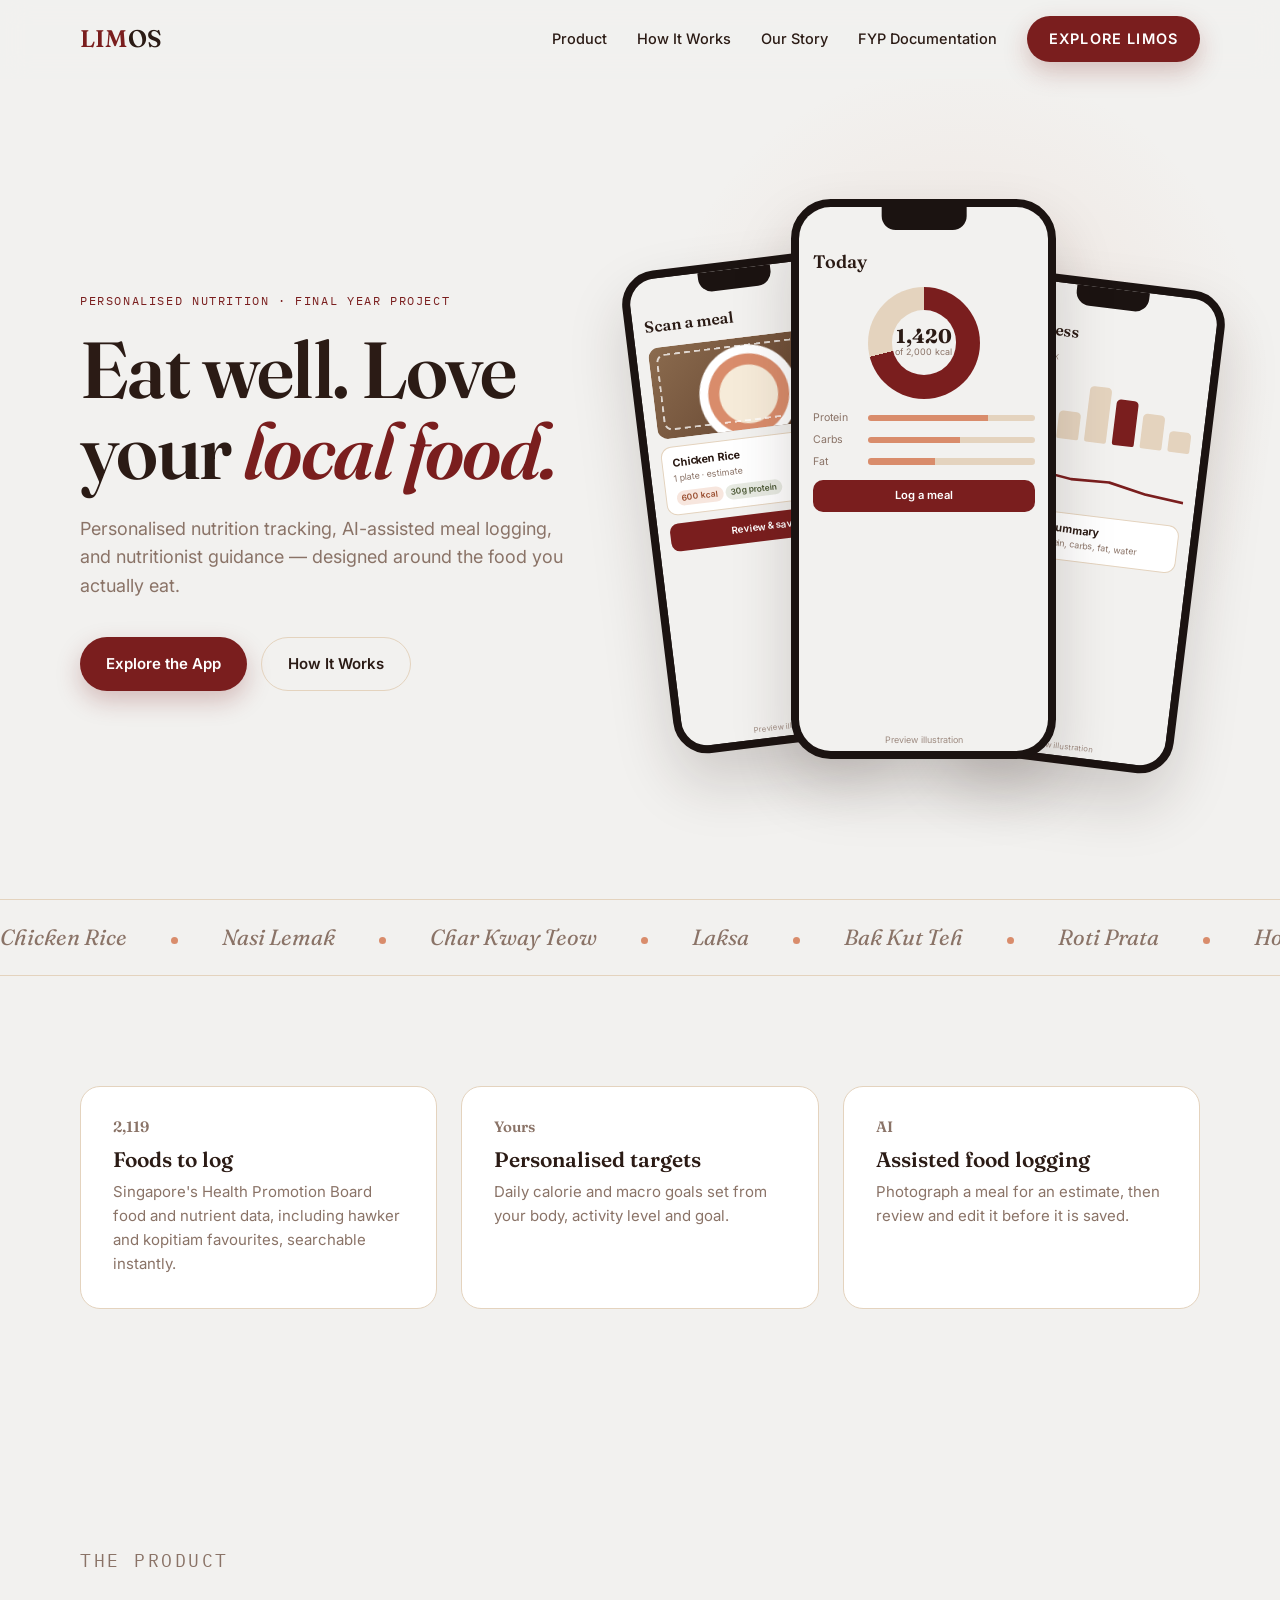
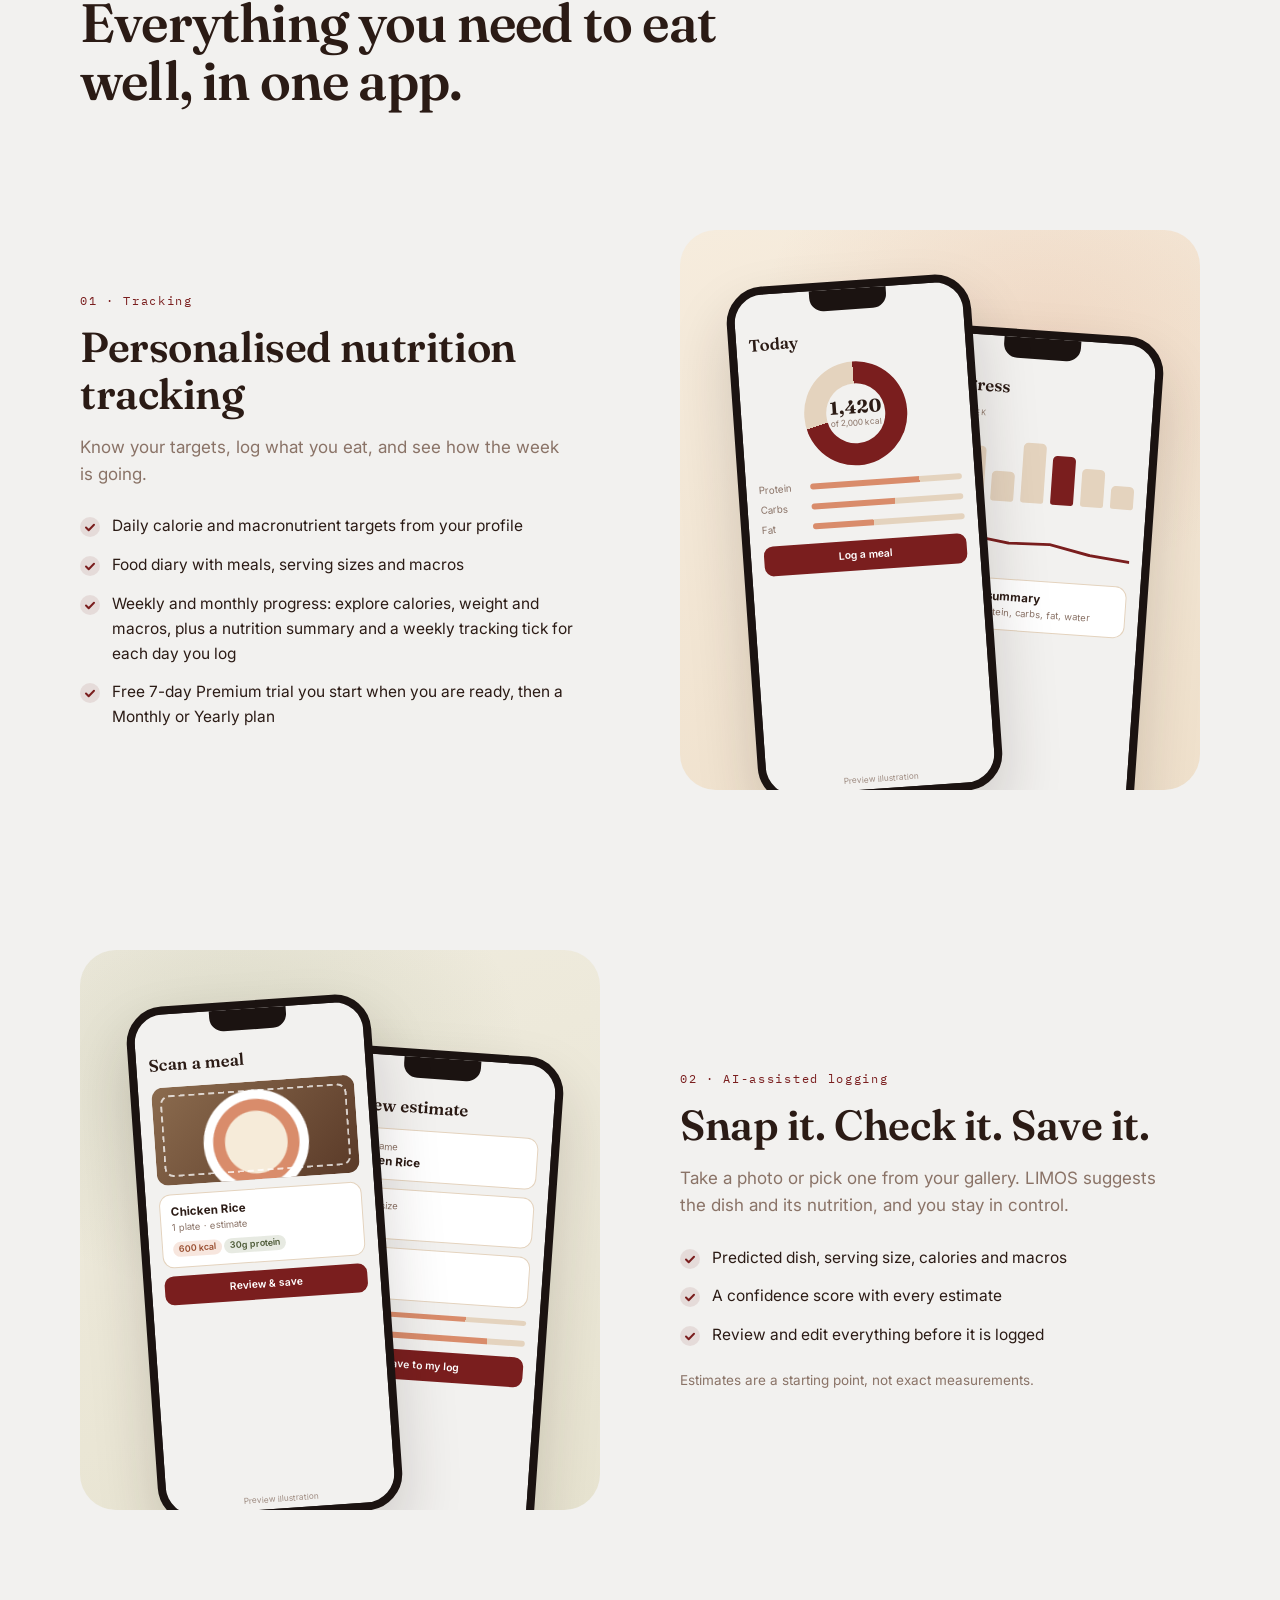
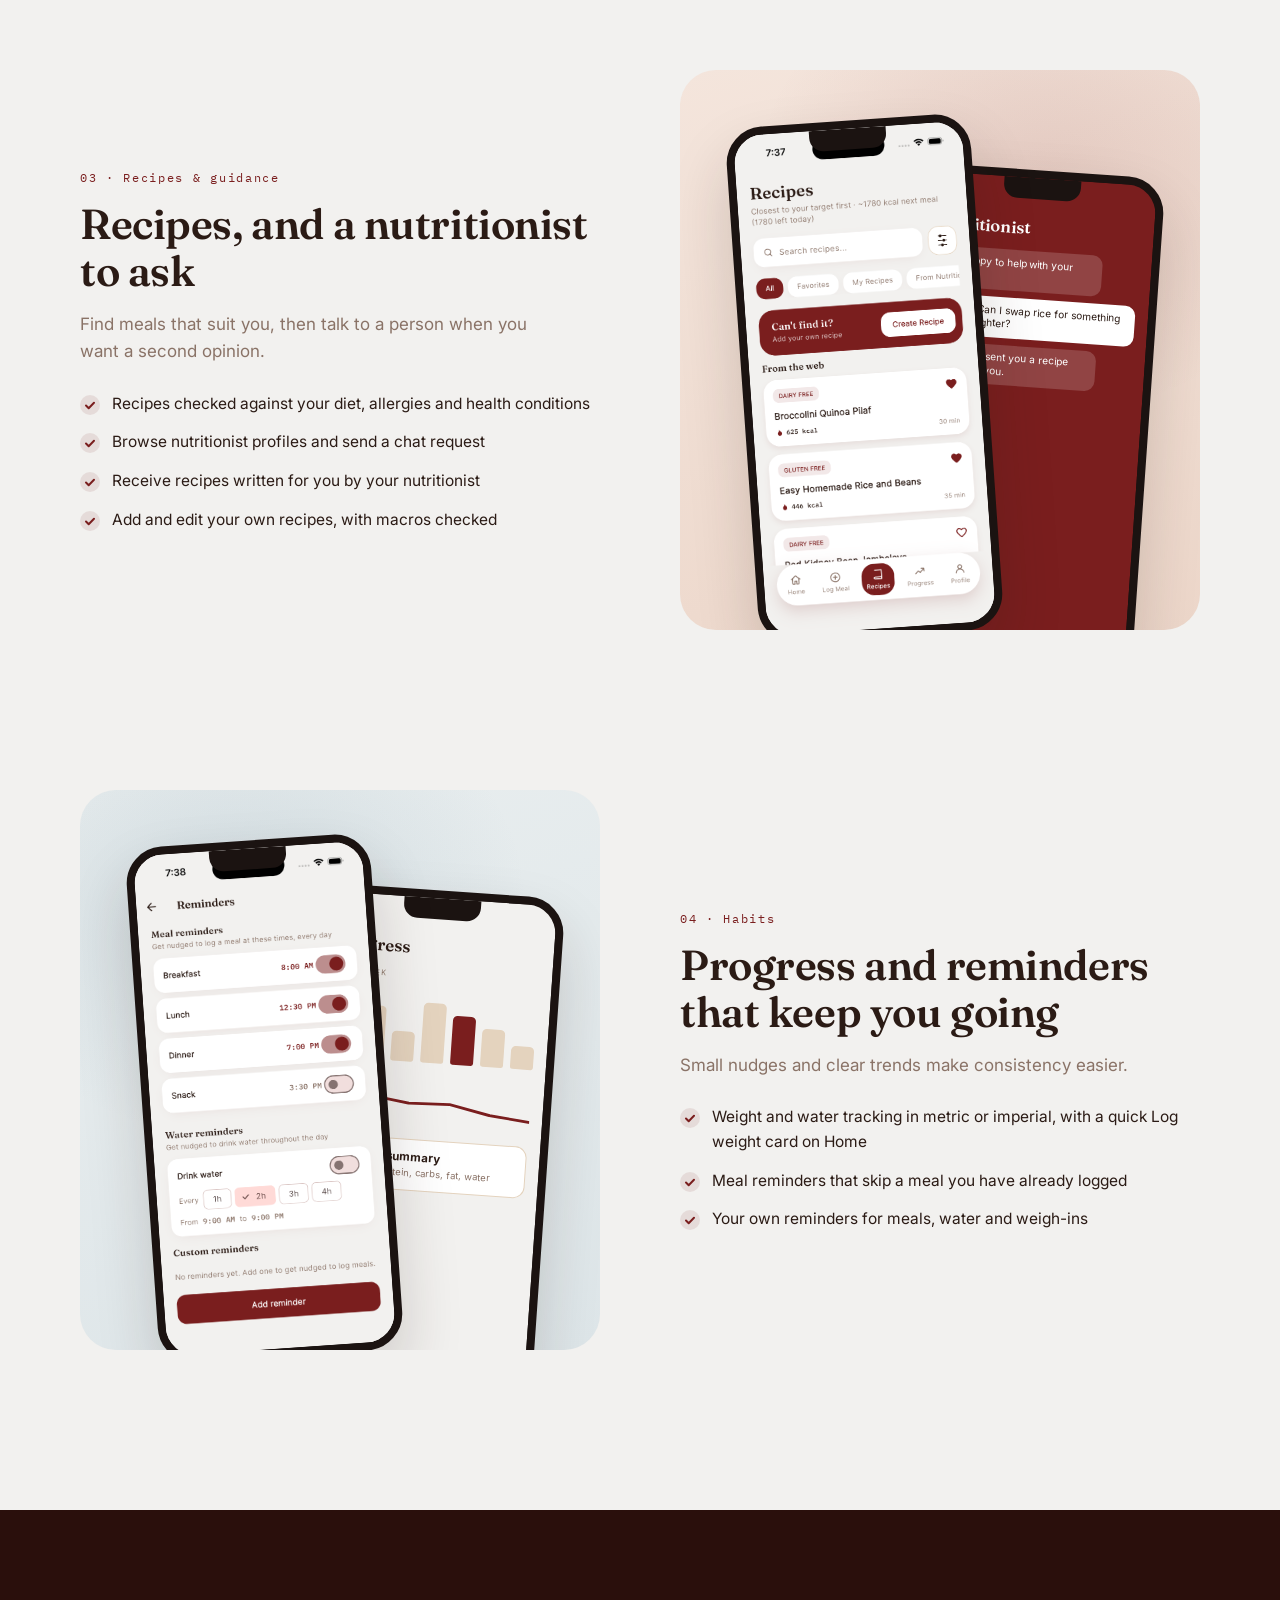
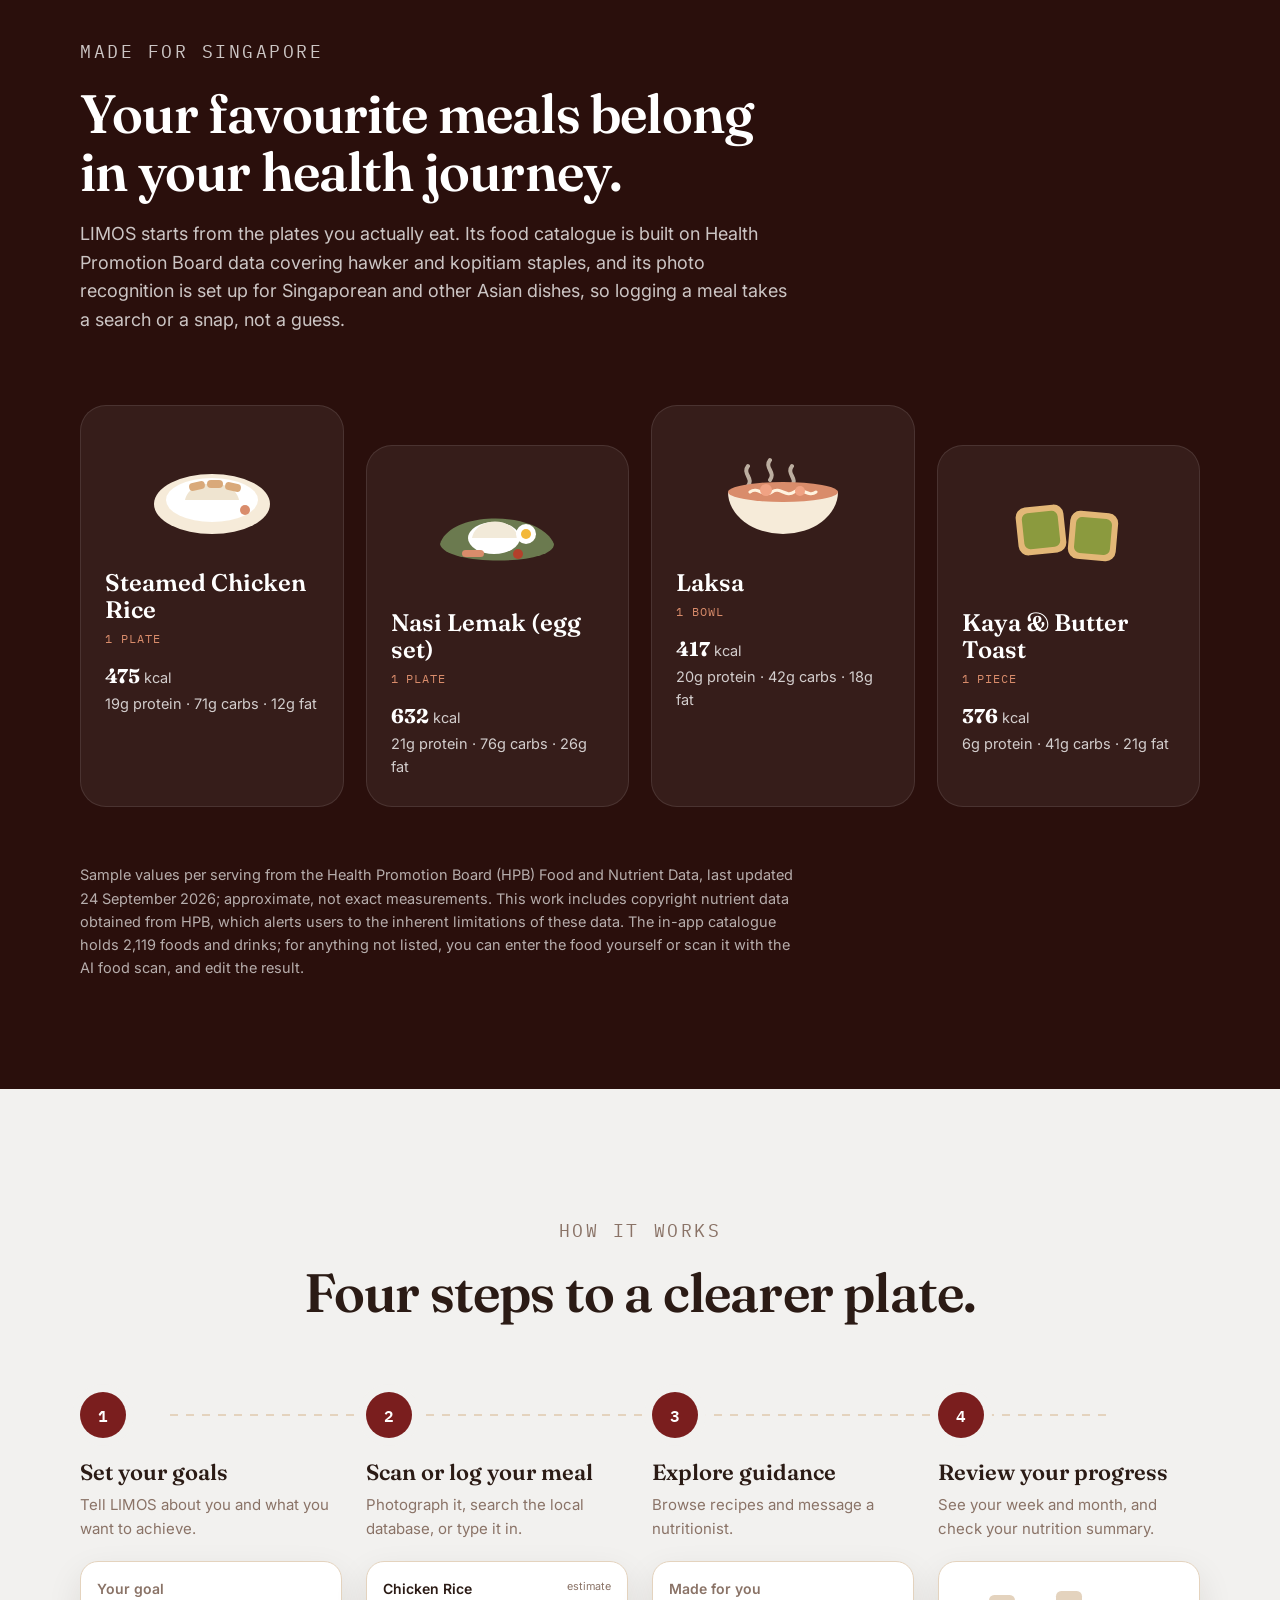
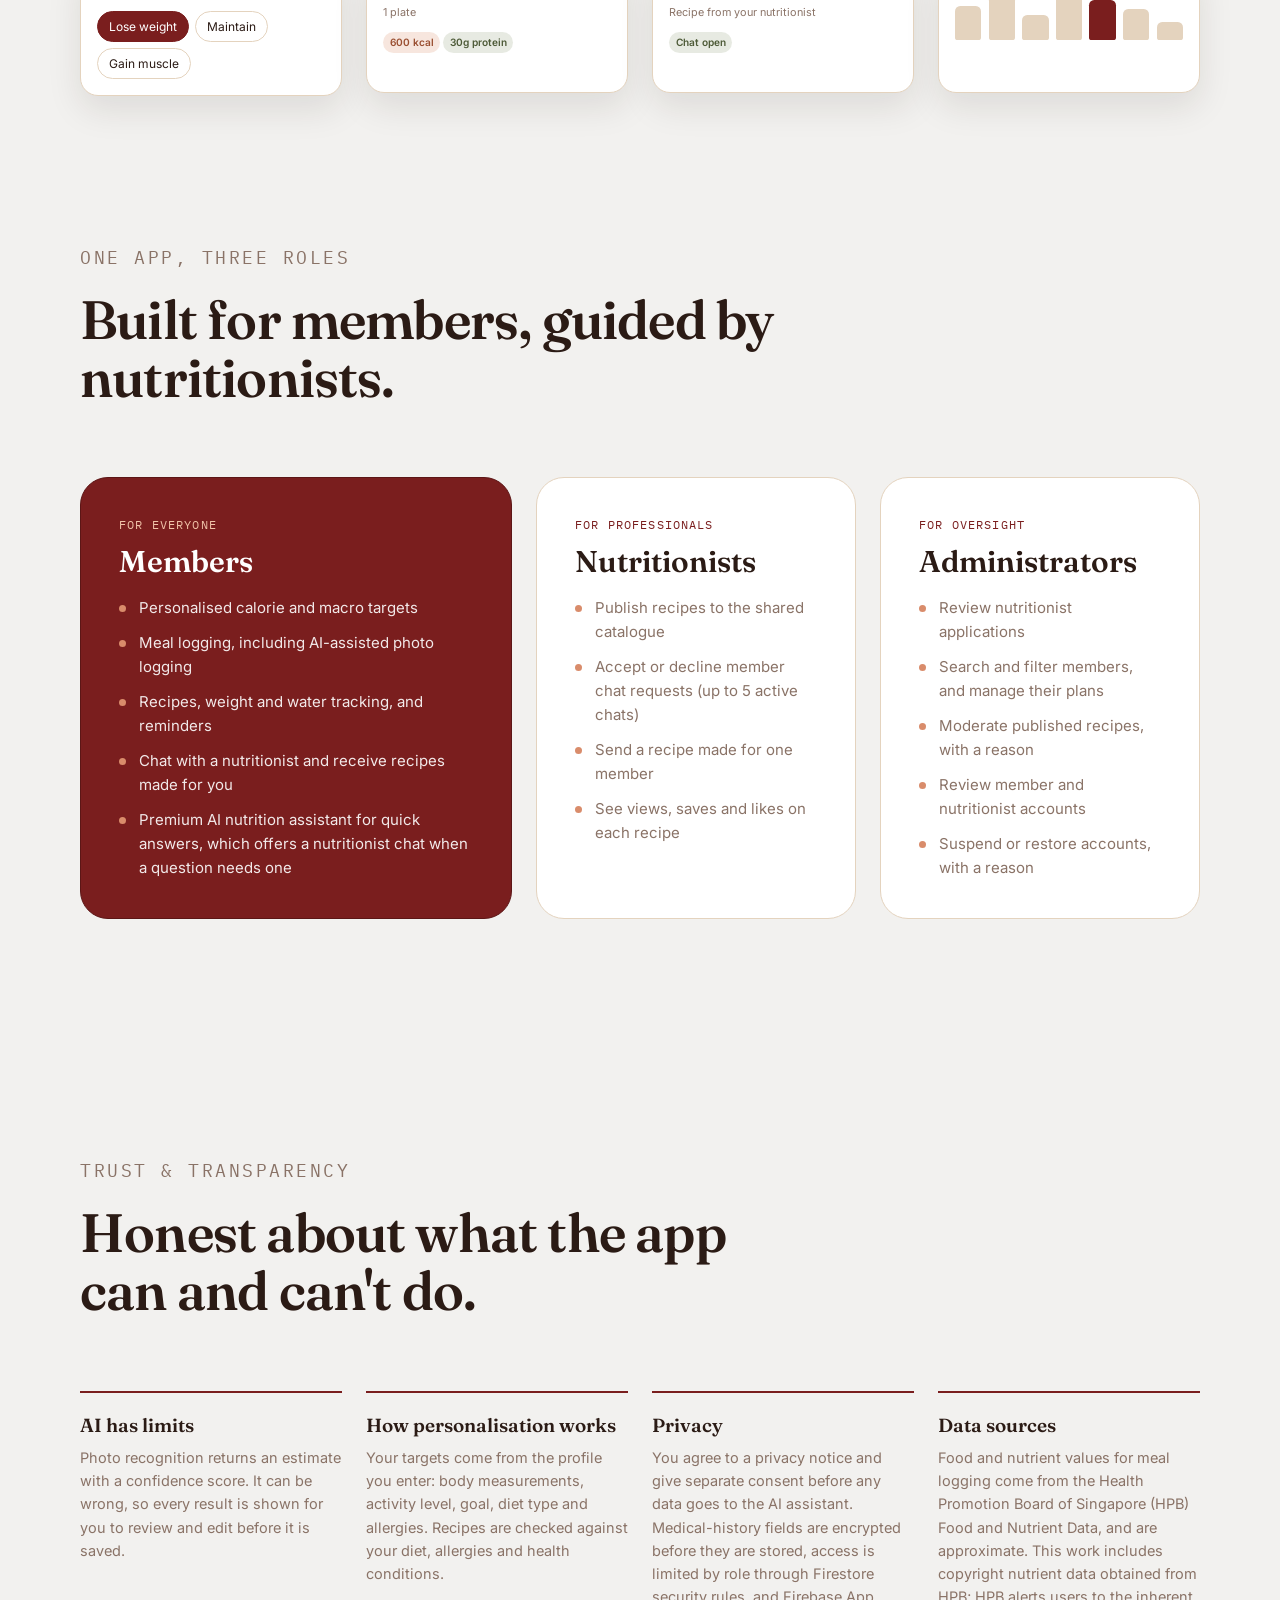
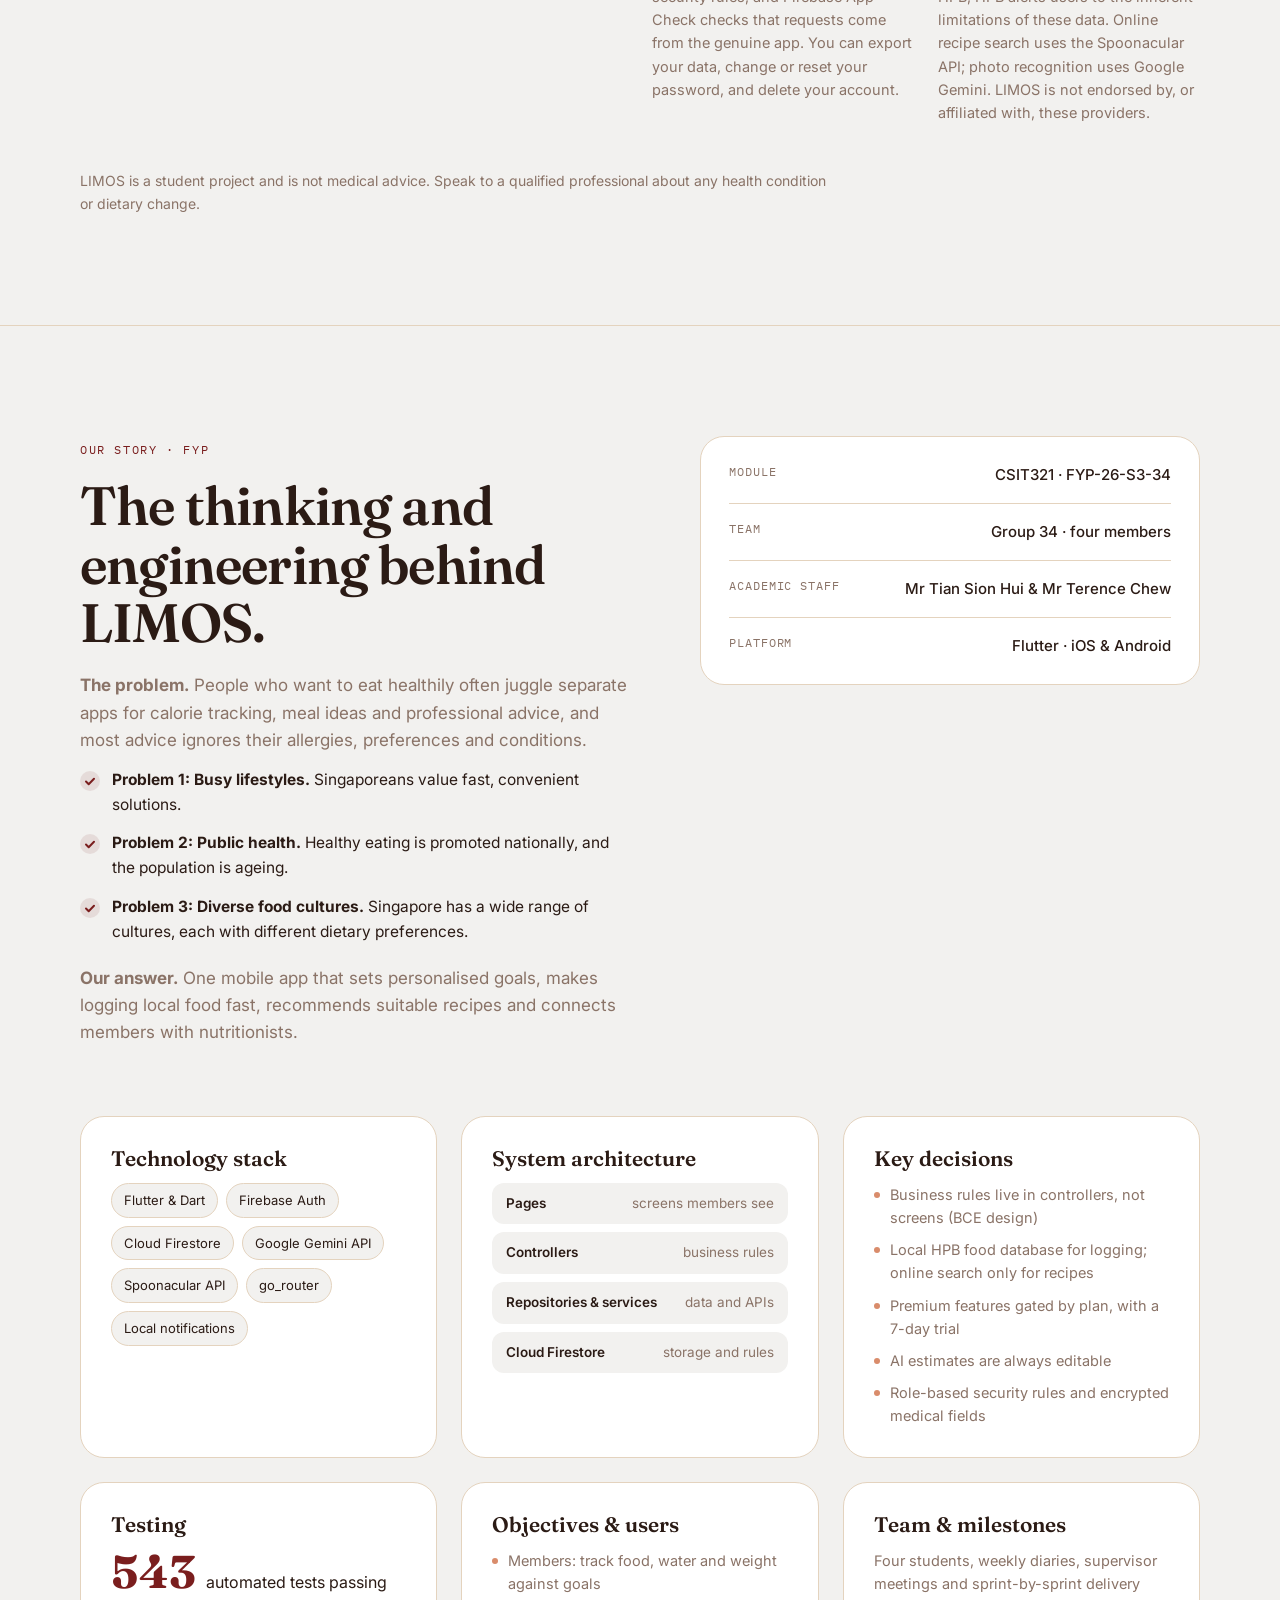
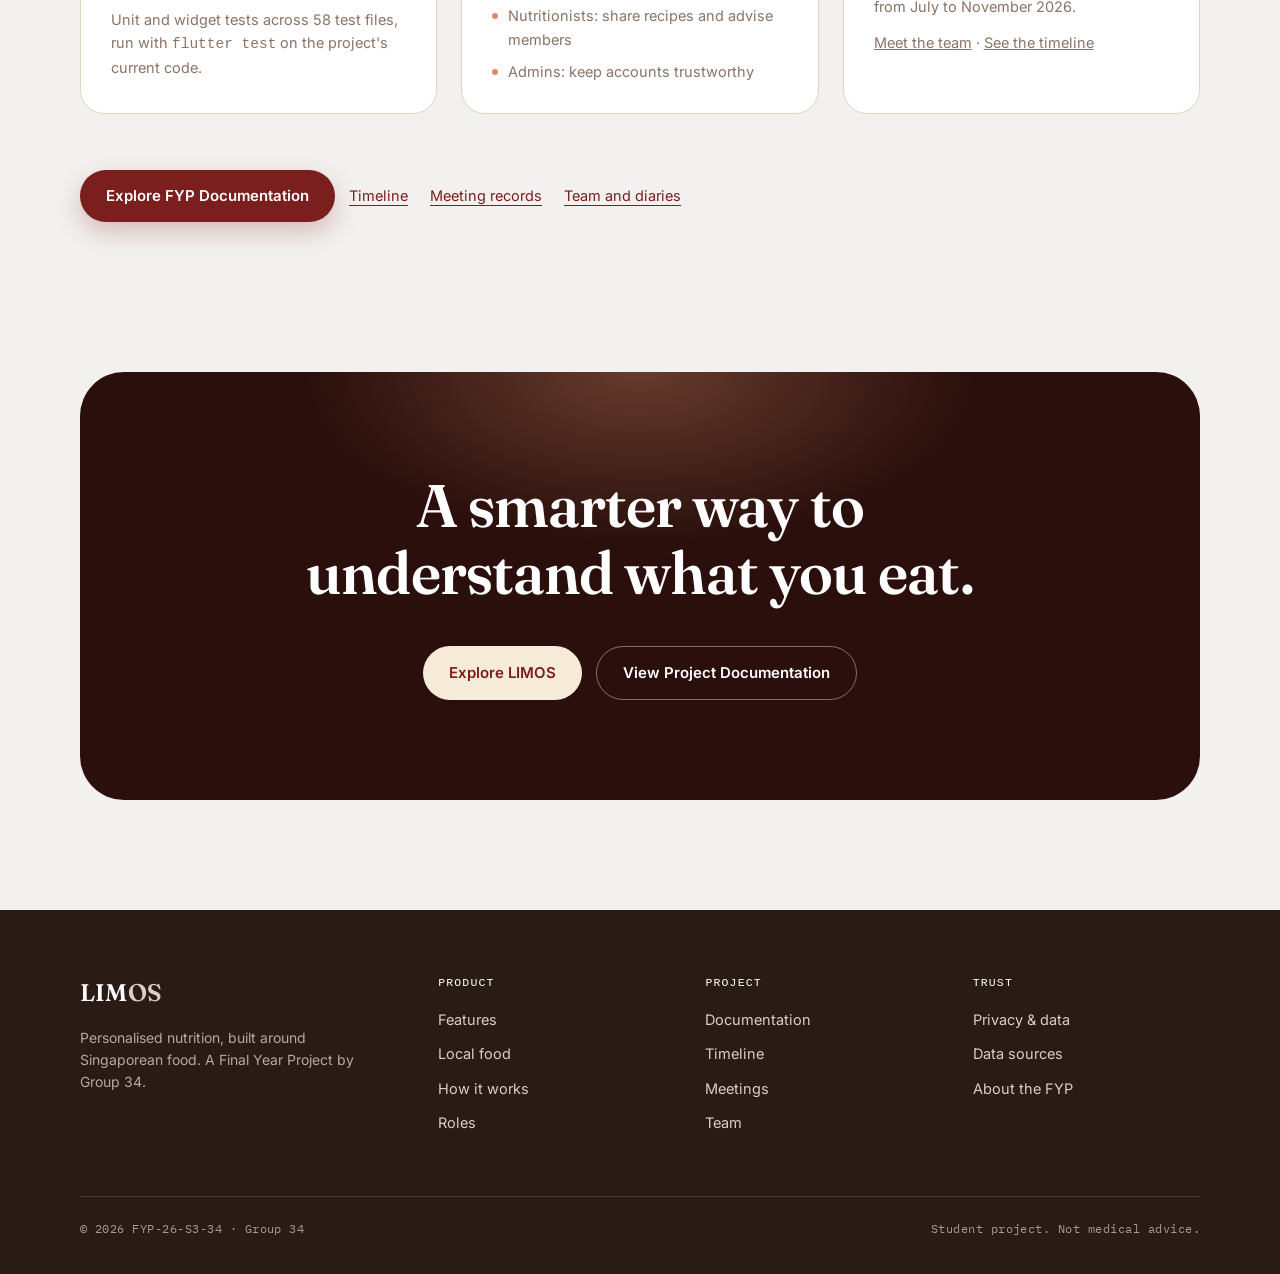
==== commit 59a267d6: "Update site with Nov app changes, Marcela's full diary and problem statement Add Premium trial, cons" ====
--- a/index.html
+++ b/index.html
@@ -71,7 +71,7 @@
 <div class="ui-week"><i style="--h:55%"></i><i style="--h:72%"></i><i style="--h:40%"></i><i style="--h:80%"></i><i style="--h:65%"></i><i style="--h:50%"></i><i style="--h:30%"></i></div>
 <div class="ui-label">Weight</div>
 <svg class="ui-spark" viewBox="0 0 100 30" preserveAspectRatio="none"><polyline points="0,8 20,10 40,14 60,13 80,19 100,22" fill="none" stroke="#7a1e1e" stroke-width="2" stroke-linecap="round" stroke-linejoin="round"/></svg>
-<div class="ui-card" style="margin-top:.8em"><strong>Logging streak</strong><small>Keep it going</small></div><span class="ui__note">Preview illustration</span></div></div></figure>
+<div class="ui-card" style="margin-top:.8em"><strong>Nutrition summary</strong><small>Avg kcal, protein, carbs, fat, water</small></div><span class="ui__note">Preview illustration</span></div></div></figure>
                 </div>
             </div>
         </section>
@@ -115,7 +115,8 @@
                         <ul class="ticks">
                             <li>Daily calorie and macronutrient targets from your profile</li>
                             <li>Food diary with meals, serving sizes and macros</li>
-                            <li>Weekly and monthly progress reports</li>
+                            <li>Weekly and monthly progress: explore calories, weight and macros, plus a nutrition summary and a weekly tracking tick for each day you log</li>
+                            <li>Free 7-day Premium trial you start when you are ready, then a Monthly or Yearly plan</li>
                         </ul>
                     </div>
                     <div class="feature__visual" data-reveal>
@@ -130,7 +131,7 @@
 <div class="ui-week"><i style="--h:55%"></i><i style="--h:72%"></i><i style="--h:40%"></i><i style="--h:80%"></i><i style="--h:65%"></i><i style="--h:50%"></i><i style="--h:30%"></i></div>
 <div class="ui-label">Weight</div>
 <svg class="ui-spark" viewBox="0 0 100 30" preserveAspectRatio="none"><polyline points="0,8 20,10 40,14 60,13 80,19 100,22" fill="none" stroke="#7a1e1e" stroke-width="2" stroke-linecap="round" stroke-linejoin="round"/></svg>
-<div class="ui-card" style="margin-top:.8em"><strong>Logging streak</strong><small>Keep it going</small></div><span class="ui__note">Preview illustration</span></div></div></figure>
+<div class="ui-card" style="margin-top:.8em"><strong>Nutrition summary</strong><small>Avg kcal, protein, carbs, fat, water</small></div><span class="ui__note">Preview illustration</span></div></div></figure>
                     </div>
                 </article>
 
@@ -171,6 +172,7 @@
                             <li>Recipes checked against your diet, allergies and health conditions</li>
                             <li>Browse nutritionist profiles and send a chat request</li>
                             <li>Receive recipes written for you by your nutritionist</li>
+                            <li>Add and edit your own recipes, with macros checked</li>
                         </ul>
                     </div>
                     <div class="feature__visual" data-reveal>
@@ -194,9 +196,9 @@
                         <h3>Progress and reminders that keep you going</h3>
                         <p class="feature__lede">Small nudges and clear trends make consistency easier.</p>
                         <ul class="ticks">
-                            <li>Weight and water tracking in metric or imperial</li>
+                            <li>Weight and water tracking in metric or imperial, with a quick Log weight card on Home</li>
                             <li>Meal reminders that skip a meal you have already logged</li>
-                            <li>Your own reminders, with a logging streak</li>
+                            <li>Your own reminders for meals, water and weigh-ins</li>
                         </ul>
                     </div>
                     <div class="feature__visual" data-reveal>
@@ -210,7 +212,7 @@
 <div class="ui-week"><i style="--h:55%"></i><i style="--h:72%"></i><i style="--h:40%"></i><i style="--h:80%"></i><i style="--h:65%"></i><i style="--h:50%"></i><i style="--h:30%"></i></div>
 <div class="ui-label">Weight</div>
 <svg class="ui-spark" viewBox="0 0 100 30" preserveAspectRatio="none"><polyline points="0,8 20,10 40,14 60,13 80,19 100,22" fill="none" stroke="#7a1e1e" stroke-width="2" stroke-linecap="round" stroke-linejoin="round"/></svg>
-<div class="ui-card" style="margin-top:.8em"><strong>Logging streak</strong><small>Keep it going</small></div><span class="ui__note">Preview illustration</span></div></div></figure>
+<div class="ui-card" style="margin-top:.8em"><strong>Nutrition summary</strong><small>Avg kcal, protein, carbs, fat, water</small></div><span class="ui__note">Preview illustration</span></div></div></figure>
                     </div>
                 </article>
             </div>
@@ -224,7 +226,7 @@
                     <p>LIMOS starts from the plates you actually eat. Its food catalogue is built on Health Promotion Board data covering hawker and kopitiam staples, and its photo recognition is set up for Singaporean and other Asian dishes, so logging a meal takes a search or a snap, not a guess.</p>
                 </div>
                 <div class="local__grid"><article class="dish" data-reveal><div class="dish__art"><svg viewBox="0 0 130 100" aria-hidden="true"><ellipse cx="65" cy="62" rx="58" ry="30" fill="#f6ebd9"/><ellipse cx="65" cy="58" rx="46" ry="22" fill="#fff"/><path d="M38 58c4-22 50-22 54 0z" fill="#efe4d0"/><g fill="#d9a97a"><rect x="42" y="40" width="16" height="8" rx="4" transform="rotate(-12 50 44)"/><rect x="60" y="38" width="16" height="8" rx="4"/><rect x="78" y="41" width="16" height="8" rx="4" transform="rotate(12 86 45)"/></g><circle cx="98" cy="68" r="5" fill="#d98c6b"/></svg></div><h3>Steamed Chicken Rice</h3><p class="dish__serving">1 plate</p><p class="dish__macros"><strong>475</strong> kcal<br>19g protein · 71g carbs · 12g fat</p></article><article class="dish" data-reveal><div class="dish__art"><svg viewBox="0 0 130 100" aria-hidden="true"><path d="M8 62c10-34 100-34 114 0 0 22-110 22-114 0z" fill="#6b7a4f"/><ellipse cx="62" cy="56" rx="26" ry="16" fill="#fff"/><path d="M40 56c4-22 42-22 46 0z" fill="#f2ead9"/><circle cx="94" cy="52" r="10" fill="#fff"/><circle cx="94" cy="52" r="5" fill="#f3b83a"/><rect x="30" y="68" width="22" height="7" rx="3.5" fill="#d98c6b"/><circle cx="86" cy="72" r="5" fill="#b3402b"/></svg></div><h3>Nasi Lemak (egg set)</h3><p class="dish__serving">1 plate</p><p class="dish__macros"><strong>632</strong> kcal<br>21g protein · 76g carbs · 26g fat</p></article><article class="dish" data-reveal><div class="dish__art"><svg viewBox="0 0 130 100" aria-hidden="true"><path d="M30 24c-6 8 6 12 0 20M52 18c-6 8 6 12 0 20M74 24c-6 8 6 12 0 20" fill="none" stroke="#f6ebd9" stroke-width="4" stroke-linecap="round" opacity=".7"/><path d="M10 50h110a55 42 0 0 1-110 0z" fill="#f6ebd9"/><ellipse cx="65" cy="50" rx="55" ry="10" fill="#d98c6b"/><g fill="none" stroke="#fff3df" stroke-width="3" stroke-linecap="round"><path d="M32 50c8-6 14 6 22 0s14 6 22 0 14 6 22 0"/></g><circle cx="48" cy="48" r="6" fill="#f0a283"/><circle cx="82" cy="49" r="5" fill="#f0a283"/></svg></div><h3>Laksa</h3><p class="dish__serving">1 bowl</p><p class="dish__macros"><strong>417</strong> kcal<br>20g protein · 42g carbs · 18g fat</p></article><article class="dish" data-reveal><div class="dish__art"><svg viewBox="0 0 130 100" aria-hidden="true"><rect x="14" y="24" width="48" height="48" rx="10" fill="#e3b777" transform="rotate(-6 38 48)"/><rect x="20" y="30" width="36" height="36" rx="6" fill="#8b9a3e" transform="rotate(-6 38 48)"/><rect x="66" y="30" width="48" height="48" rx="10" fill="#e3b777" transform="rotate(5 90 54)"/><rect x="72" y="36" width="36" height="36" rx="6" fill="#8b9a3e" transform="rotate(5 90 54)"/></svg></div><h3>Kaya &amp; Butter Toast</h3><p class="dish__serving">1 piece</p><p class="dish__macros"><strong>376</strong> kcal<br>6g protein · 41g carbs · 21g fat</p></article></div>
-                <p class="local__note">Sample values per serving from the Health Promotion Board (HPB) Food and Nutrient Data, last updated 24 September 2026; approximate, not exact measurements. This work includes copyright nutrient data obtained from HPB, which alerts users to the inherent limitations of these data. The in-app catalogue holds 2,119 foods and drinks; for anything not listed, the app falls back to an online nutrition estimate that you can edit.</p>
+                <p class="local__note">Sample values per serving from the Health Promotion Board (HPB) Food and Nutrient Data, last updated 24 September 2026; approximate, not exact measurements. This work includes copyright nutrient data obtained from HPB, which alerts users to the inherent limitations of these data. The in-app catalogue holds 2,119 foods and drinks; for anything not listed, you can enter the food yourself or scan it with the AI food scan, and edit the result.</p>
             </div>
         </section>
 
@@ -256,7 +258,7 @@
                     <li class="how-step" data-reveal>
                         <span class="how-step__num">4</span>
                         <h3>Review your progress</h3>
-                        <p>See your week and keep the streak alive.</p>
+                        <p>See your week and month, and check your nutrition summary.</p>
                         <div class="mini"><div class="ui-week"><i style="--h:55%"></i><i style="--h:72%"></i><i style="--h:40%"></i><i style="--h:80%"></i><i style="--h:65%"></i><i style="--h:50%"></i><i style="--h:30%"></i></div></div>
                     </li>
                 </ol>
@@ -278,6 +280,7 @@
                             <li>Meal logging, including AI-assisted photo logging</li>
                             <li>Recipes, weight and water tracking, and reminders</li>
                             <li>Chat with a nutritionist and receive recipes made for you</li>
+                            <li>Premium AI nutrition assistant for quick answers, which offers a nutritionist chat when a question needs one</li>
                         </ul>
                     </div>
                     <div class="role" data-reveal>
@@ -285,19 +288,20 @@
                         <h3>Nutritionists</h3>
                         <ul>
                             <li>Publish recipes to the shared catalogue</li>
-                            <li>Accept or decline member chat requests</li>
+                            <li>Accept or decline member chat requests (up to 5 active chats)</li>
                             <li>Send a recipe made for one member</li>
                             <li>See views, saves and likes on each recipe</li>
                         </ul>
-                        <p class="role__planned"><span class="pill">Planned</span>An AI assistant for nutritionists. Not built yet.</p>
                     </div>
                     <div class="role" data-reveal>
                         <p class="role__tag">For oversight</p>
                         <h3>Administrators</h3>
                         <ul>
                             <li>Review nutritionist applications</li>
+                            <li>Search and filter members, and manage their plans</li>
+                            <li>Moderate published recipes, with a reason</li>
                             <li>Review member and nutritionist accounts</li>
-                            <li>Suspend or restore accounts</li>
+                            <li>Suspend or restore accounts, with a reason</li>
                         </ul>
                     </div>
                 </div>
@@ -321,11 +325,11 @@
                     </div>
                     <div class="trust-item" data-reveal>
                         <h3>Privacy</h3>
-                        <p>Medical-history fields are encrypted before they are stored, access is limited by role through Firestore security rules, and you can delete your account.</p>
+                        <p>You agree to a privacy notice and give separate consent before any data goes to the AI assistant. Medical-history fields are encrypted before they are stored, access is limited by role through Firestore security rules, and Firebase App Check checks that requests come from the genuine app. You can export your data, change or reset your password, and delete your account.</p>
                     </div>
                     <div class="trust-item" data-reveal>
                         <h3>Data sources</h3>
-                        <p>Food and nutrient values for meal logging come from the Health Promotion Board of Singapore (HPB) Food and Nutrient Data, and are approximate. This work includes copyright nutrient data obtained from HPB; HPB alerts users to the inherent limitations of these data. Online recipe search and nutrition estimates use the Spoonacular API; photo recognition uses Google Gemini. LIMOS is not endorsed by, or affiliated with, these providers.</p>
+                        <p>Food and nutrient values for meal logging come from the Health Promotion Board of Singapore (HPB) Food and Nutrient Data, and are approximate. This work includes copyright nutrient data obtained from HPB; HPB alerts users to the inherent limitations of these data. Online recipe search uses the Spoonacular API; photo recognition uses Google Gemini. LIMOS is not endorsed by, or affiliated with, these providers.</p>
                     </div>
                 </div>
                 <p class="trust__disclaimer">LIMOS is a student project and is not medical advice. Speak to a qualified professional about any health condition or dietary change.</p>
@@ -339,6 +343,11 @@
                         <p class="eyebrow">Our story · FYP</p>
                         <h2 id="fyp-title">The thinking and engineering behind LIMOS.</h2>
                         <p class="fyp__lede"><strong>The problem.</strong> People who want to eat healthily often juggle separate apps for calorie tracking, meal ideas and professional advice, and most advice ignores their allergies, preferences and conditions.</p>
+                        <ul class="ticks" style="margin-top:14px">
+                            <li><strong>Problem 1: Busy lifestyles.</strong> Singaporeans value fast, convenient solutions.</li>
+                            <li><strong>Problem 2: Public health.</strong> Healthy eating is promoted nationally, and the population is ageing.</li>
+                            <li><strong>Problem 3: Diverse food cultures.</strong> Singapore has a wide range of cultures, each with different dietary preferences.</li>
+                        </ul>
                         <p class="fyp__lede"><strong>Our answer.</strong> One mobile app that sets personalised goals, makes logging local food fast, recommends suitable recipes and connects members with nutritionists.</p>
                     </div>
                     <ul class="facts" data-reveal>
@@ -367,15 +376,16 @@
                         <h3>Key decisions</h3>
                         <ul>
                             <li>Business rules live in controllers, not screens (BCE design)</li>
-                            <li>Local food database first, online lookup as fallback</li>
+                            <li>Local HPB food database for logging; online search only for recipes</li>
+                            <li>Premium features gated by plan, with a 7-day trial</li>
                             <li>AI estimates are always editable</li>
                             <li>Role-based security rules and encrypted medical fields</li>
                         </ul>
                     </article>
                     <article class="fyp-card" data-reveal>
                         <h3>Testing</h3>
-                        <div class="test-result"><strong>405</strong><span>automated tests passing</span></div>
-                        <p>Unit and widget tests across 34 test files, run with <code>flutter test</code> on the project's current code.</p>
+                        <div class="test-result"><strong>543</strong><span>automated tests passing</span></div>
+                        <p>Unit and widget tests across 58 test files, run with <code>flutter test</code> on the project's current code.</p>
                     </article>
                     <article class="fyp-card" data-reveal>
                         <h3>Objectives &amp; users</h3>
@@ -387,7 +397,7 @@
                     </article>
                     <article class="fyp-card" data-reveal>
                         <h3>Team &amp; milestones</h3>
-                        <p>Four students, weekly diaries, supervisor meetings and sprint-by-sprint delivery from July to October 2026.</p>
+                        <p>Four students, weekly diaries, supervisor meetings and sprint-by-sprint delivery from July to November 2026.</p>
                         <p style="margin-top:12px"><a href="team.html">Meet the team</a> · <a href="timeline.html">See the timeline</a></p>
                     </article>
                 </div>
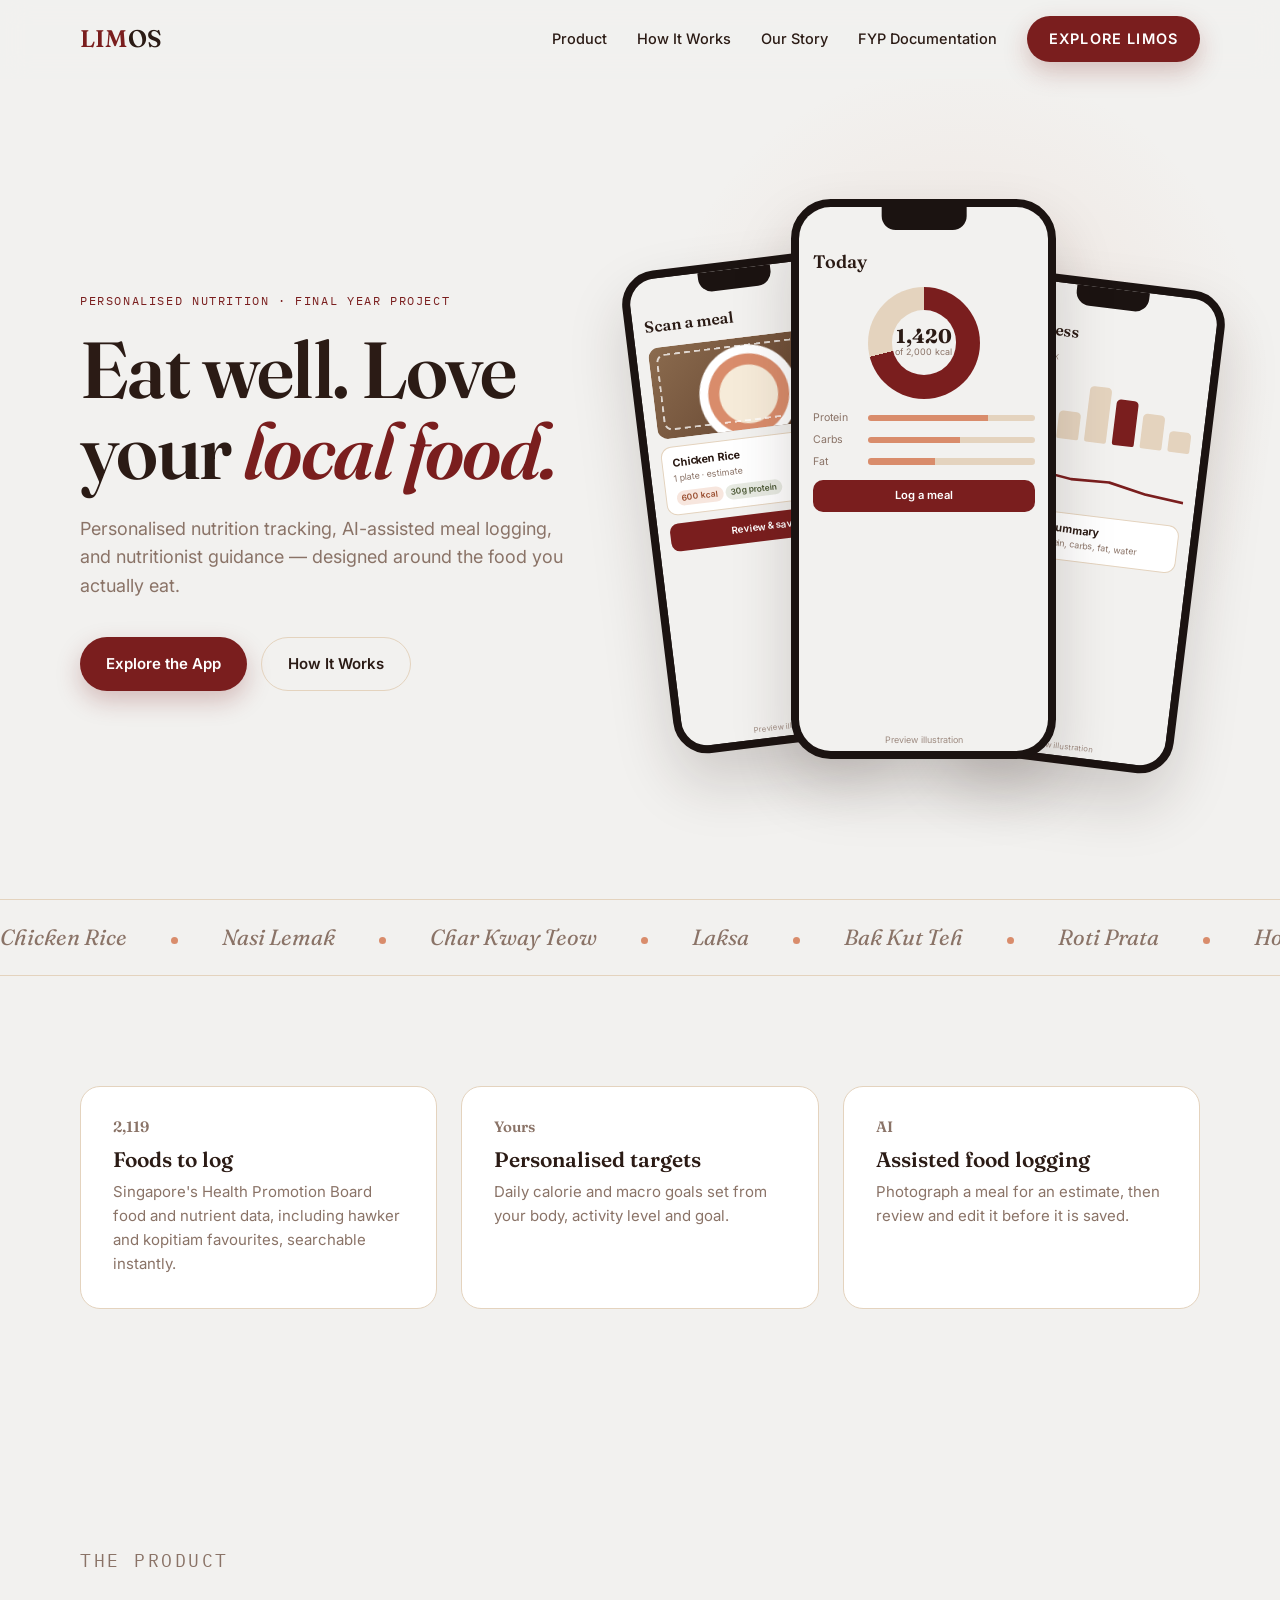
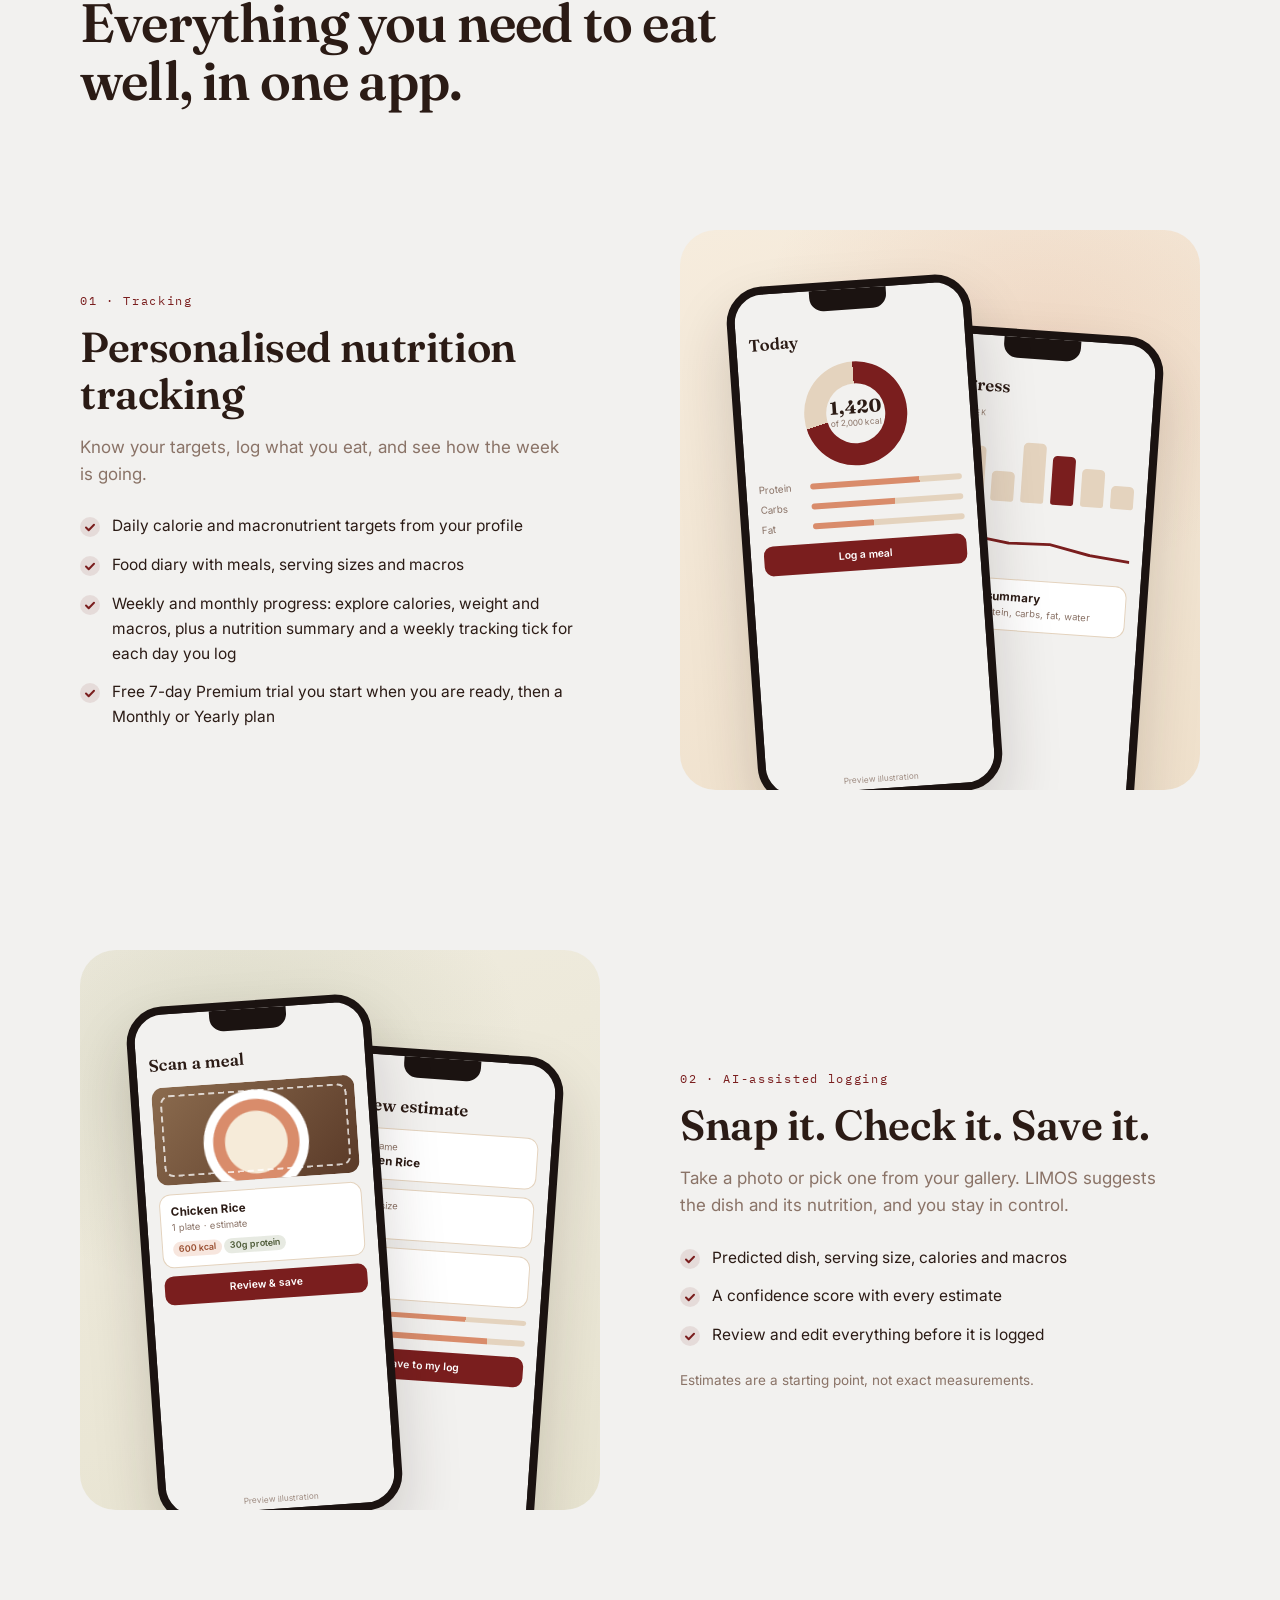
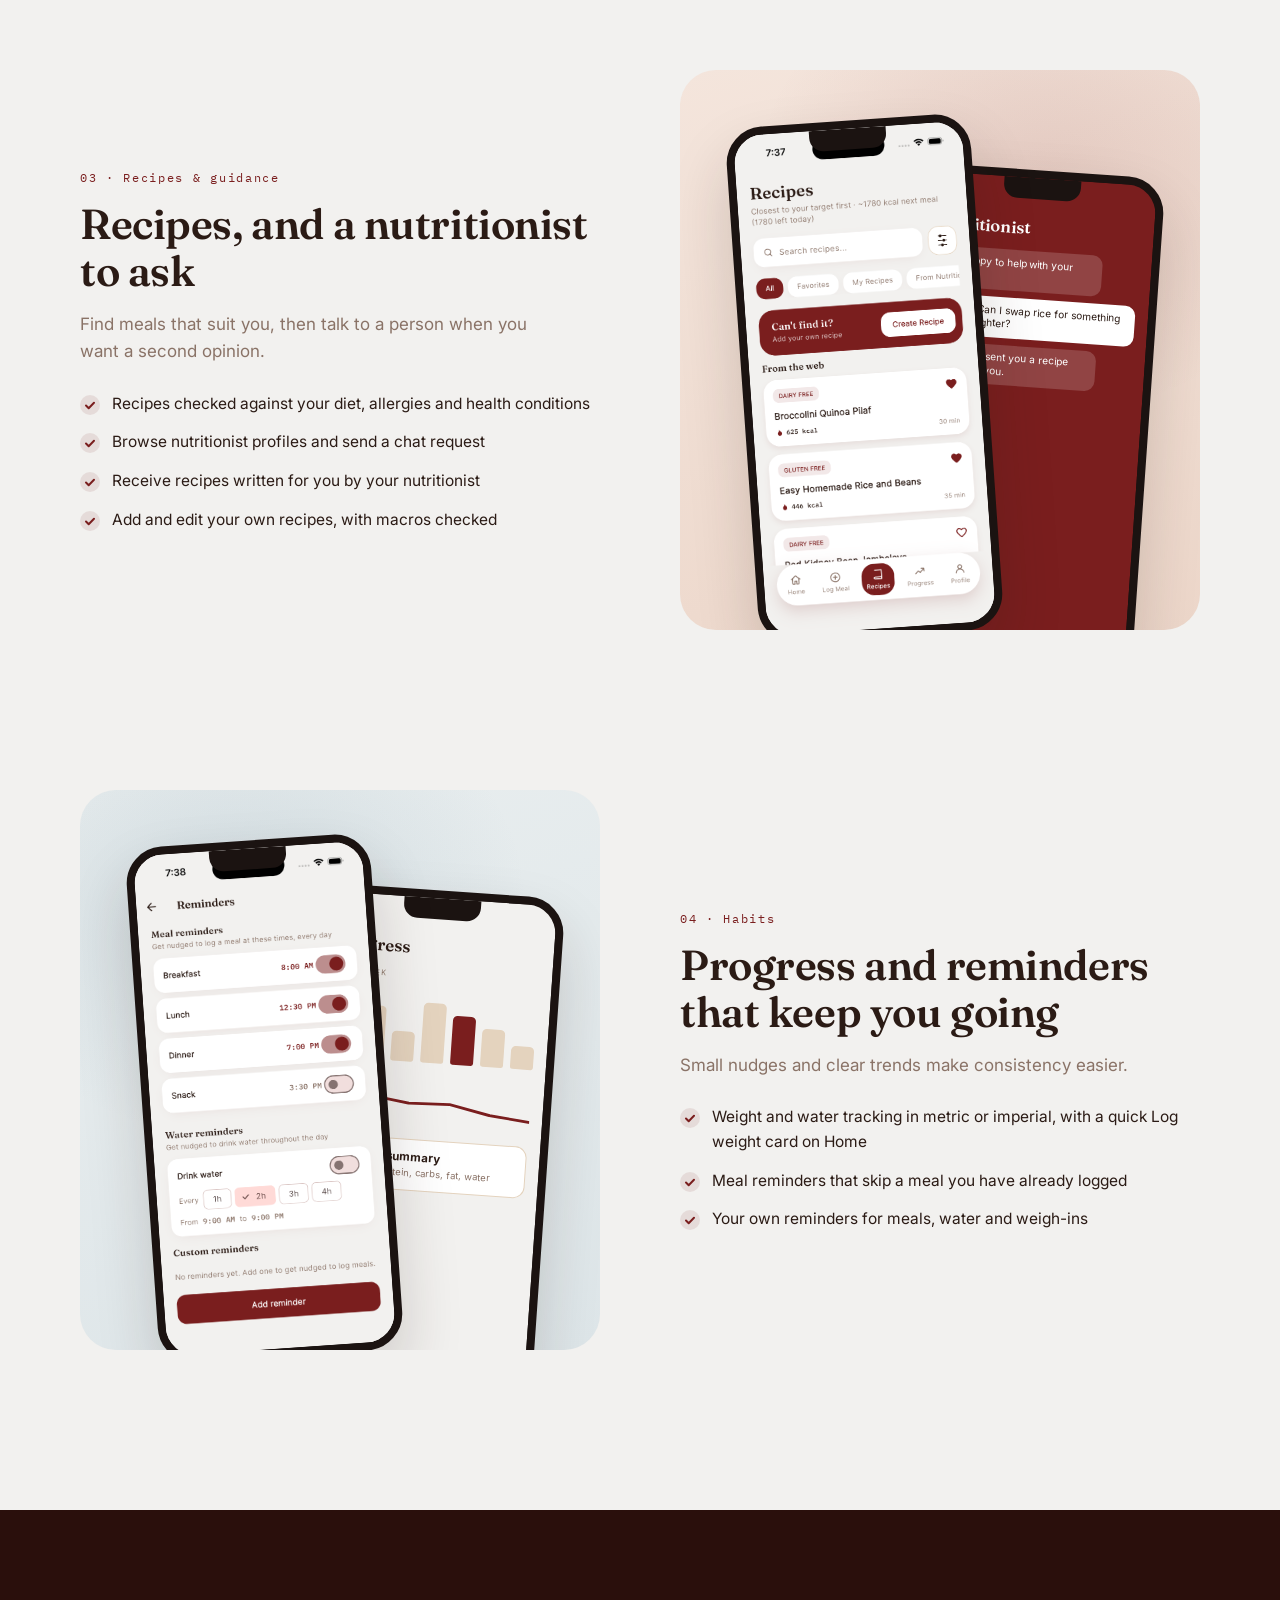
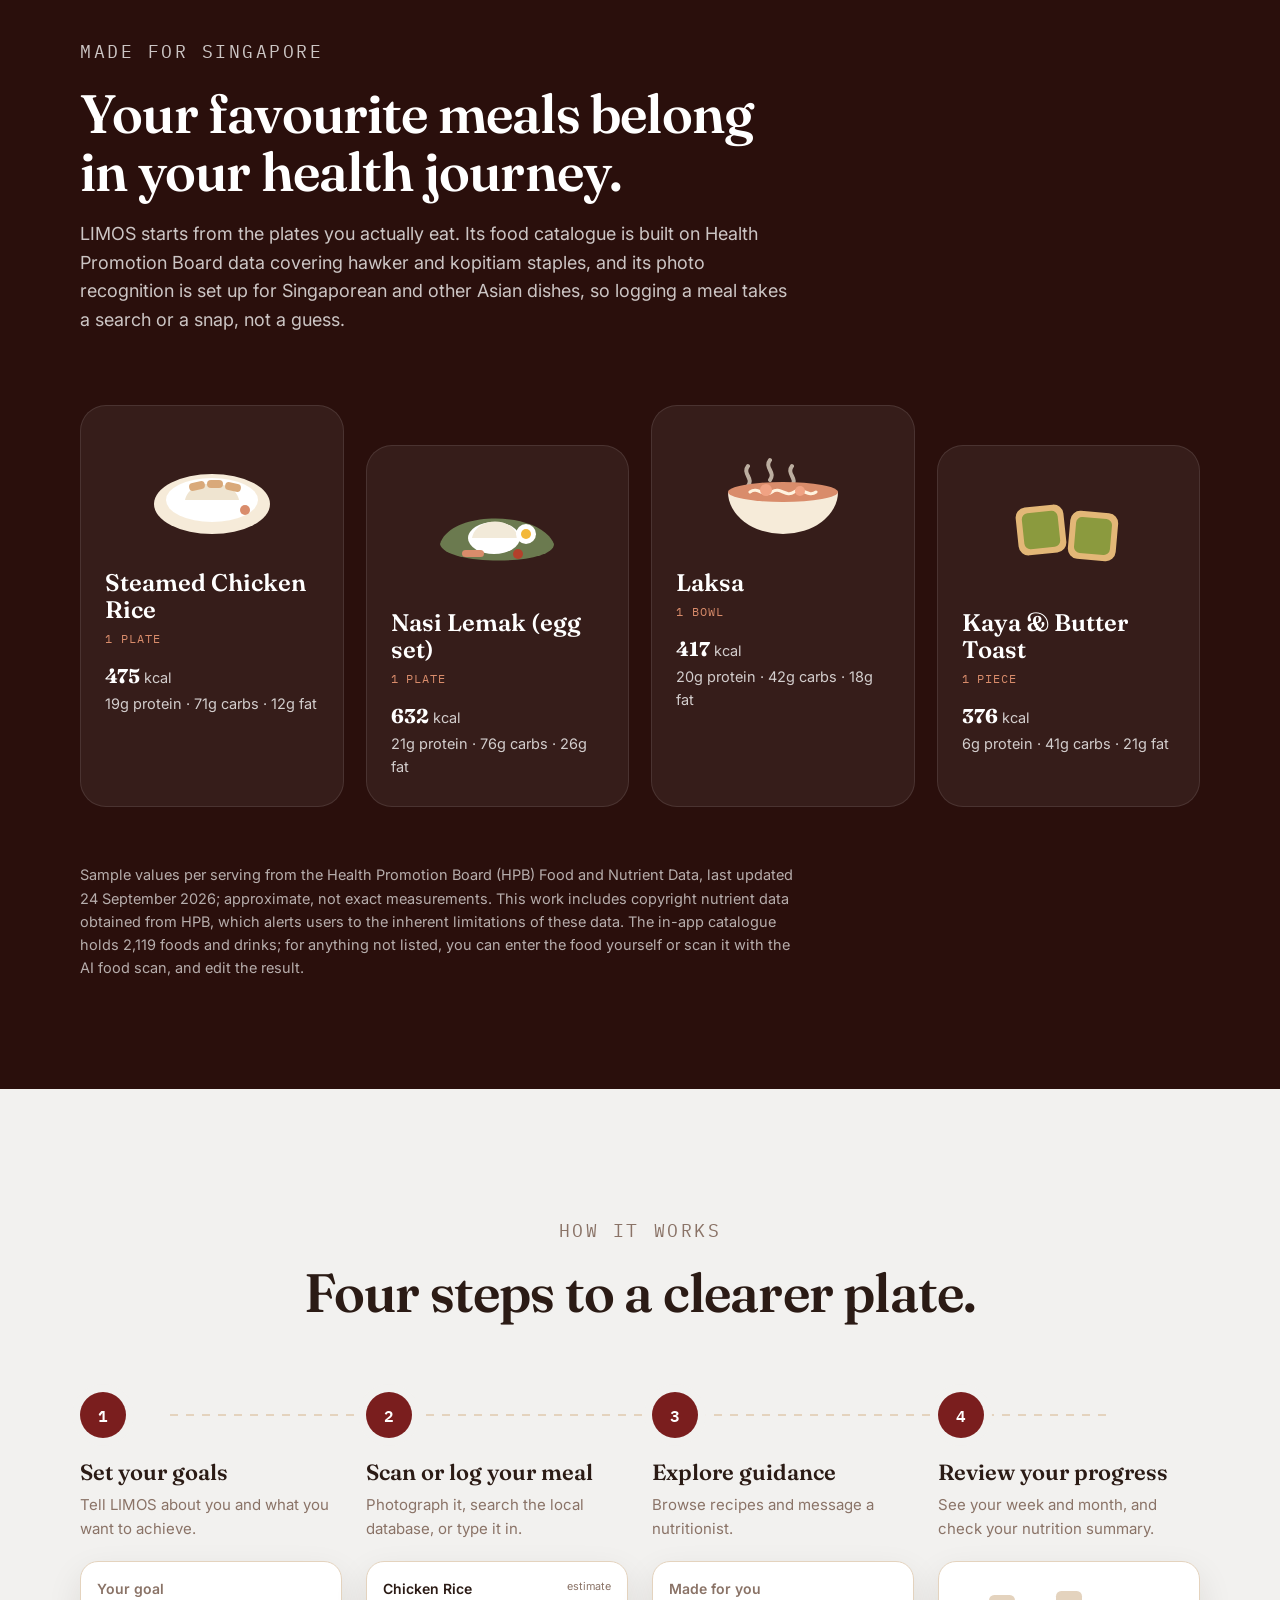
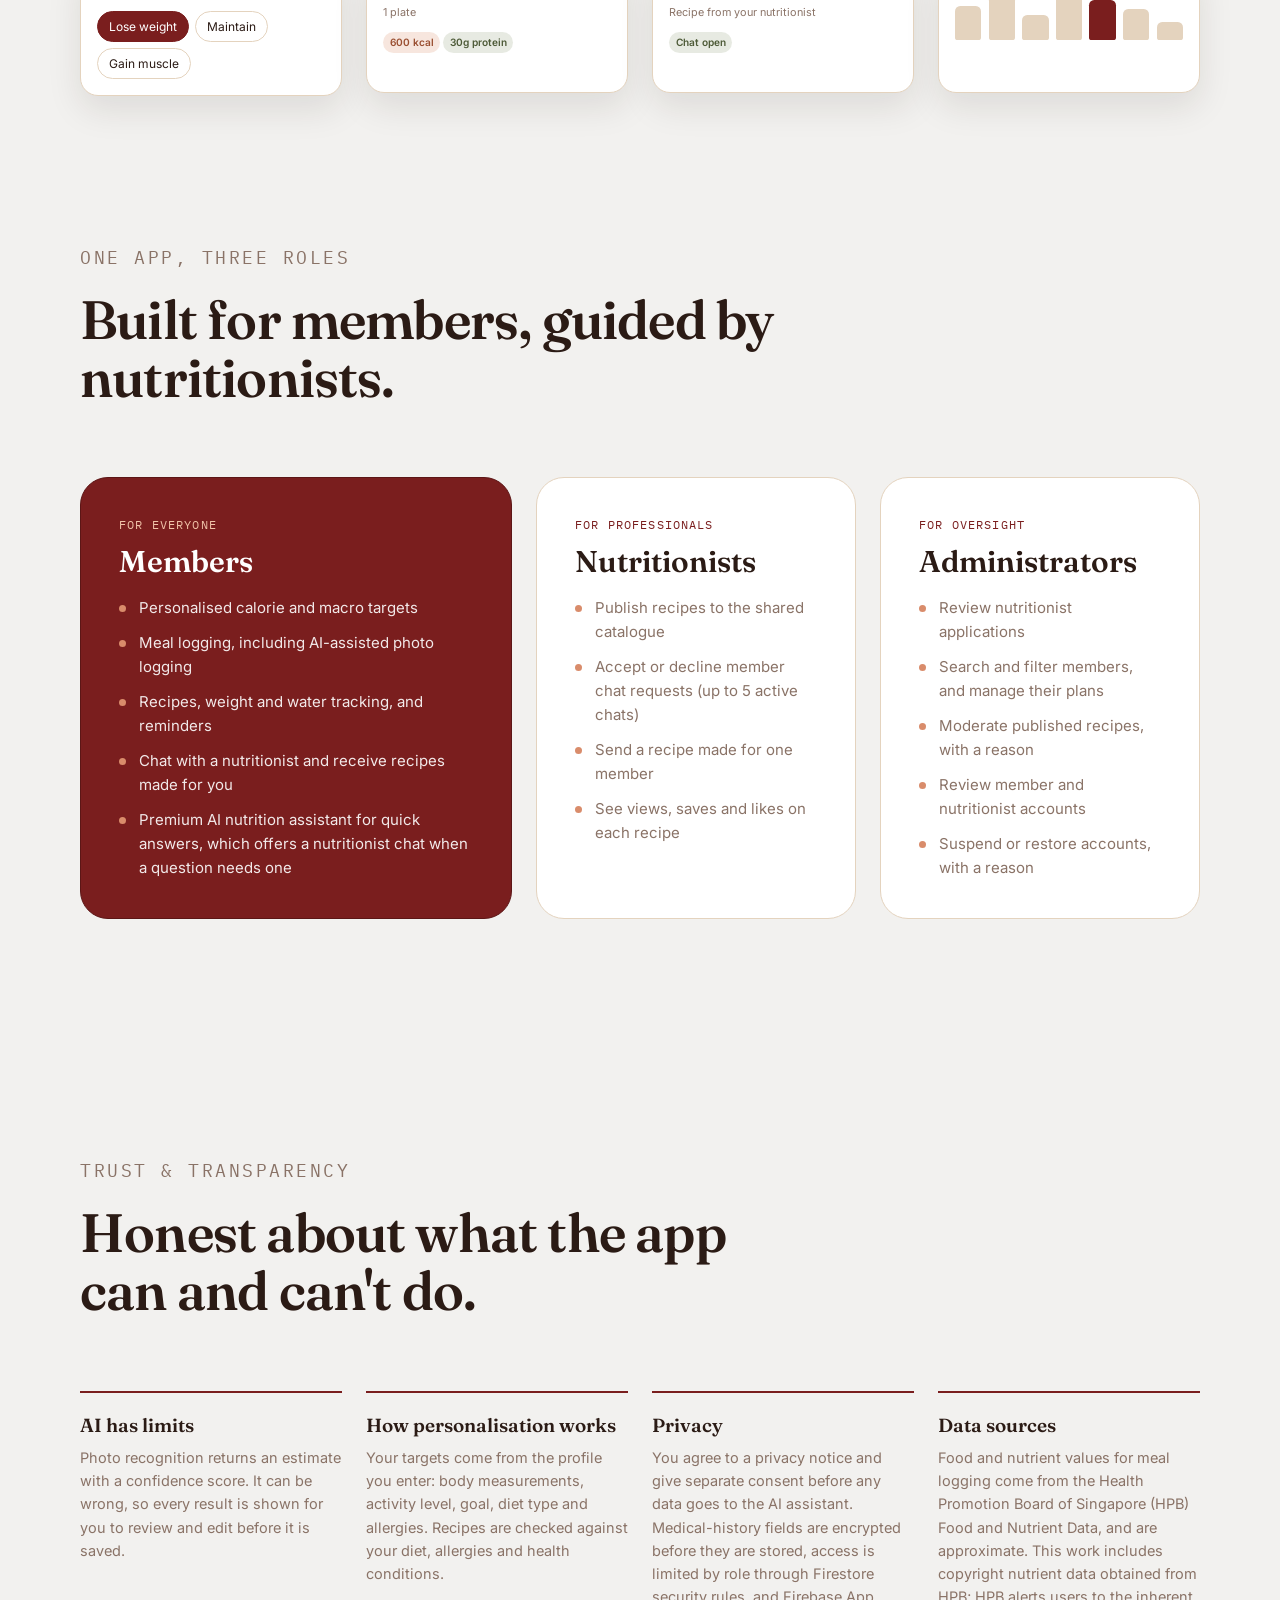
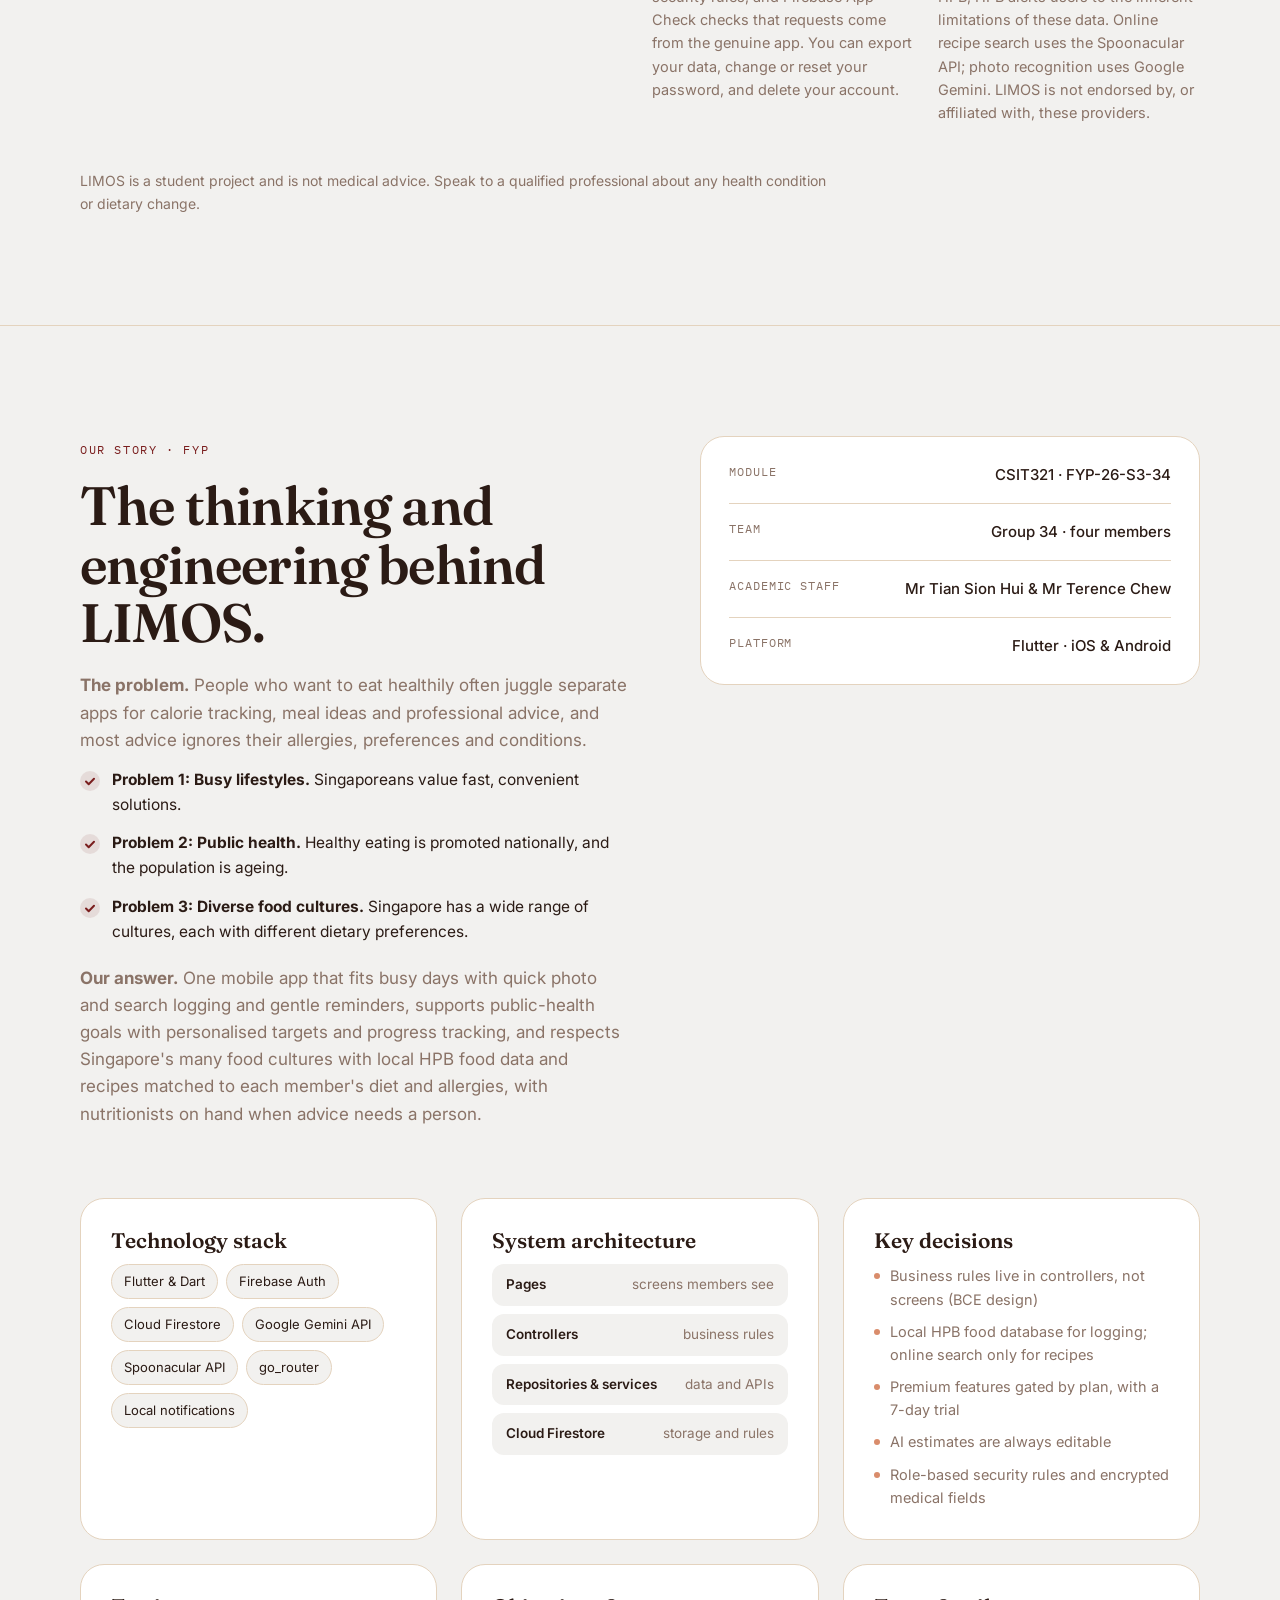
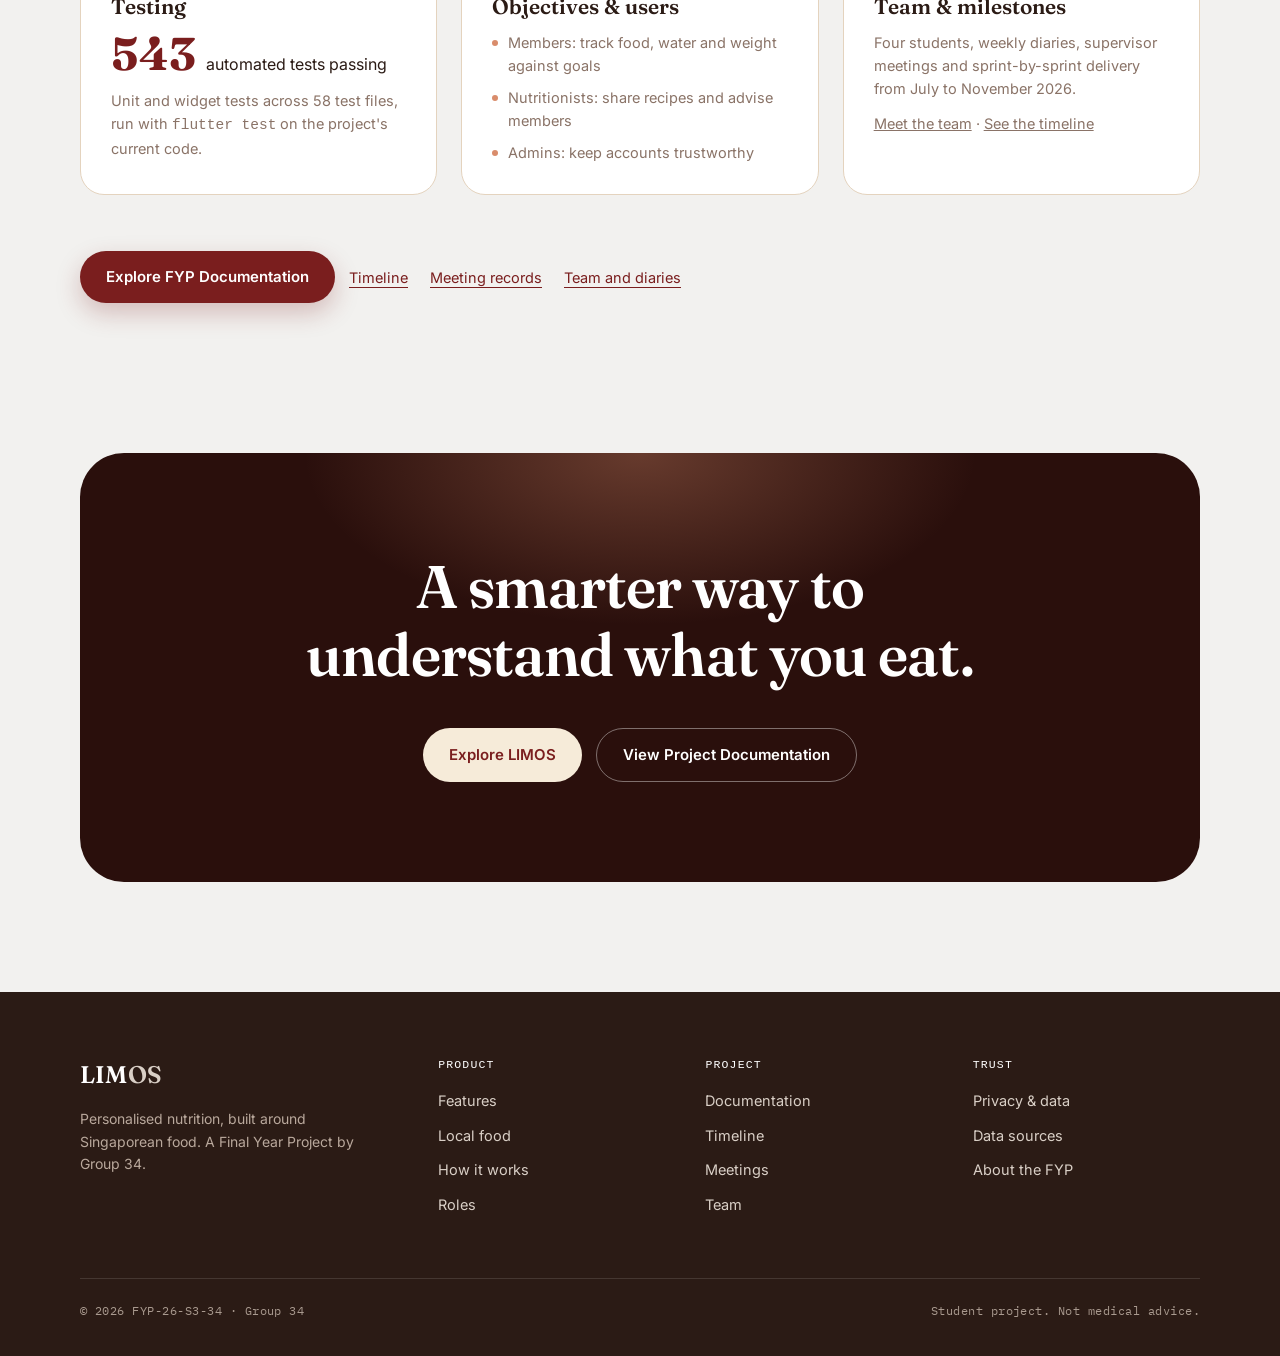
==== commit 0e45ca7f: "Rewrite 'Our answer' to match the three problems" ====
--- a/index.html
+++ b/index.html
@@ -348,7 +348,7 @@
                             <li><strong>Problem 2: Public health.</strong> Healthy eating is promoted nationally, and the population is ageing.</li>
                             <li><strong>Problem 3: Diverse food cultures.</strong> Singapore has a wide range of cultures, each with different dietary preferences.</li>
                         </ul>
-                        <p class="fyp__lede"><strong>Our answer.</strong> One mobile app that sets personalised goals, makes logging local food fast, recommends suitable recipes and connects members with nutritionists.</p>
+                        <p class="fyp__lede"><strong>Our answer.</strong> One mobile app that fits busy days with quick photo and search logging and gentle reminders, supports public-health goals with personalised targets and progress tracking, and respects Singapore's many food cultures with local HPB food data and recipes matched to each member's diet and allergies, with nutritionists on hand when advice needs a person.</p>
                     </div>
                     <ul class="facts" data-reveal>
                         <li><span>Module</span><span>CSIT321 · FYP-26-S3-34</span></li>
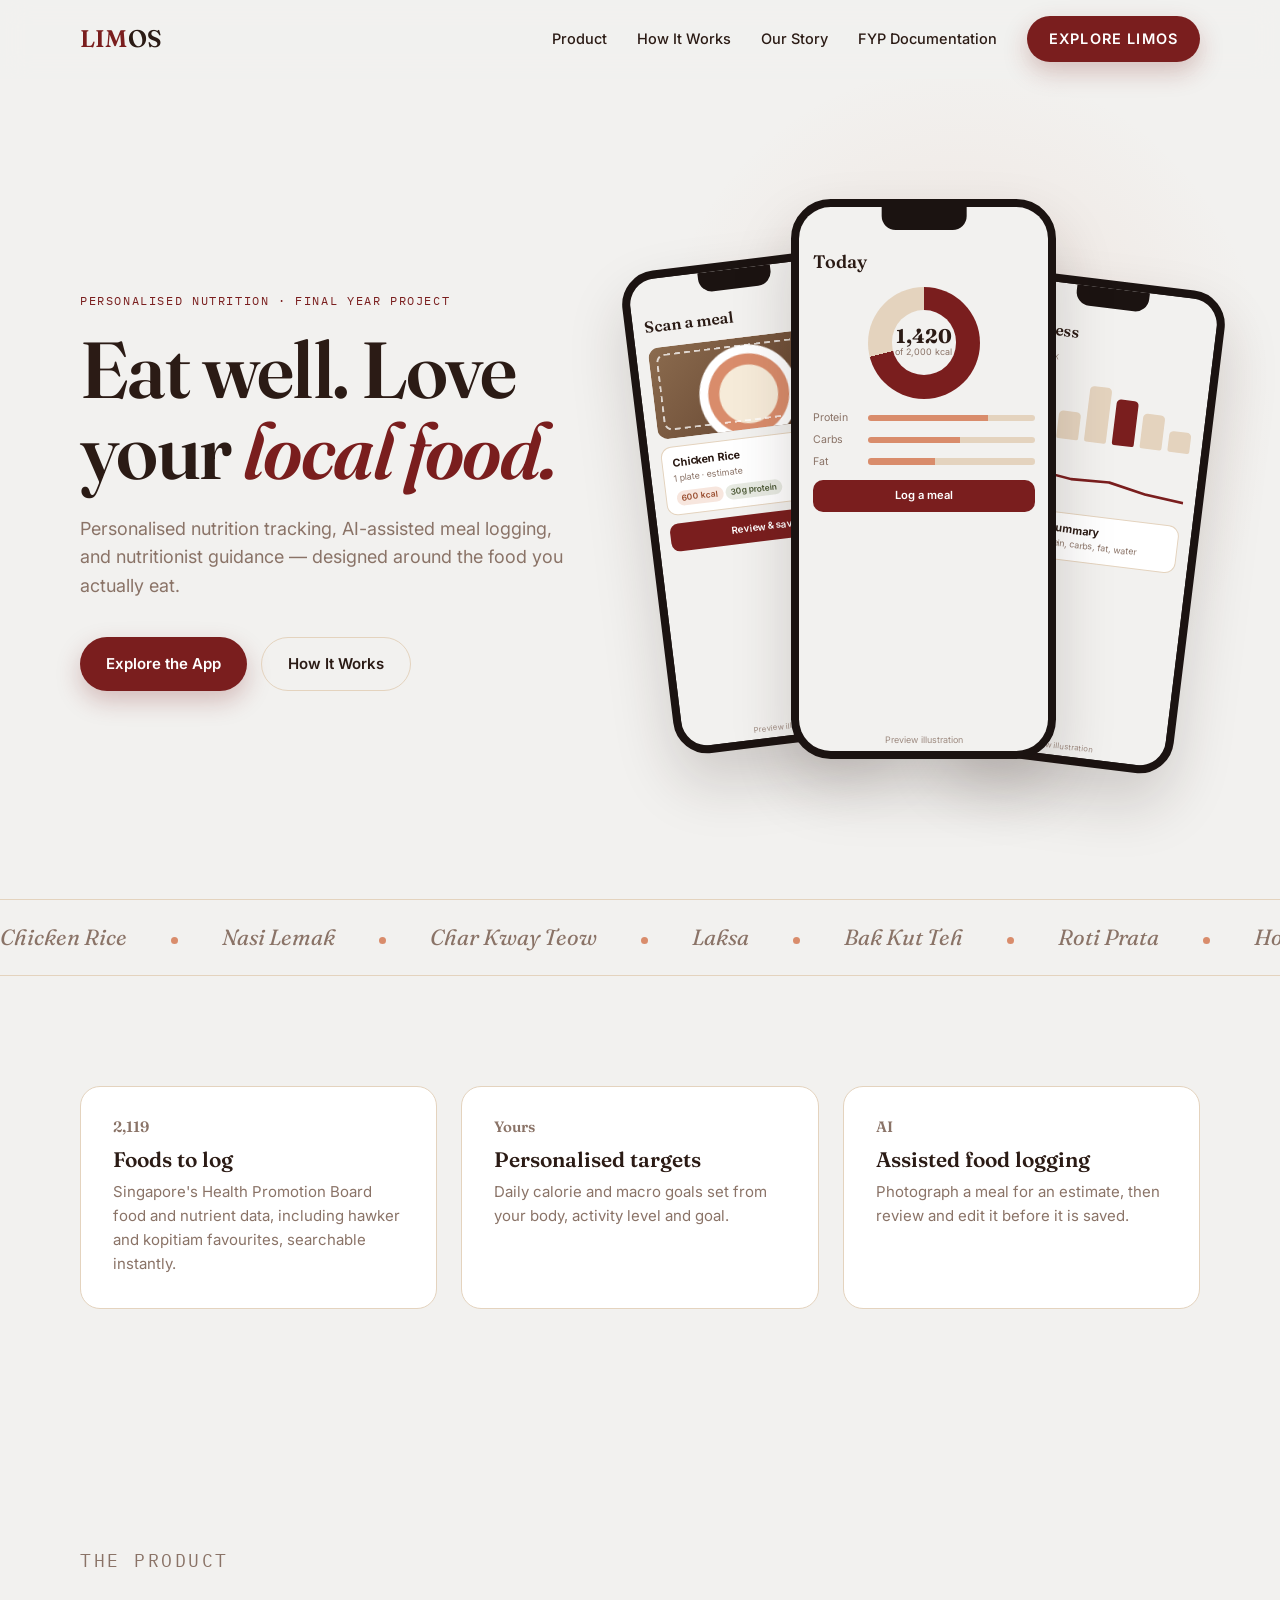
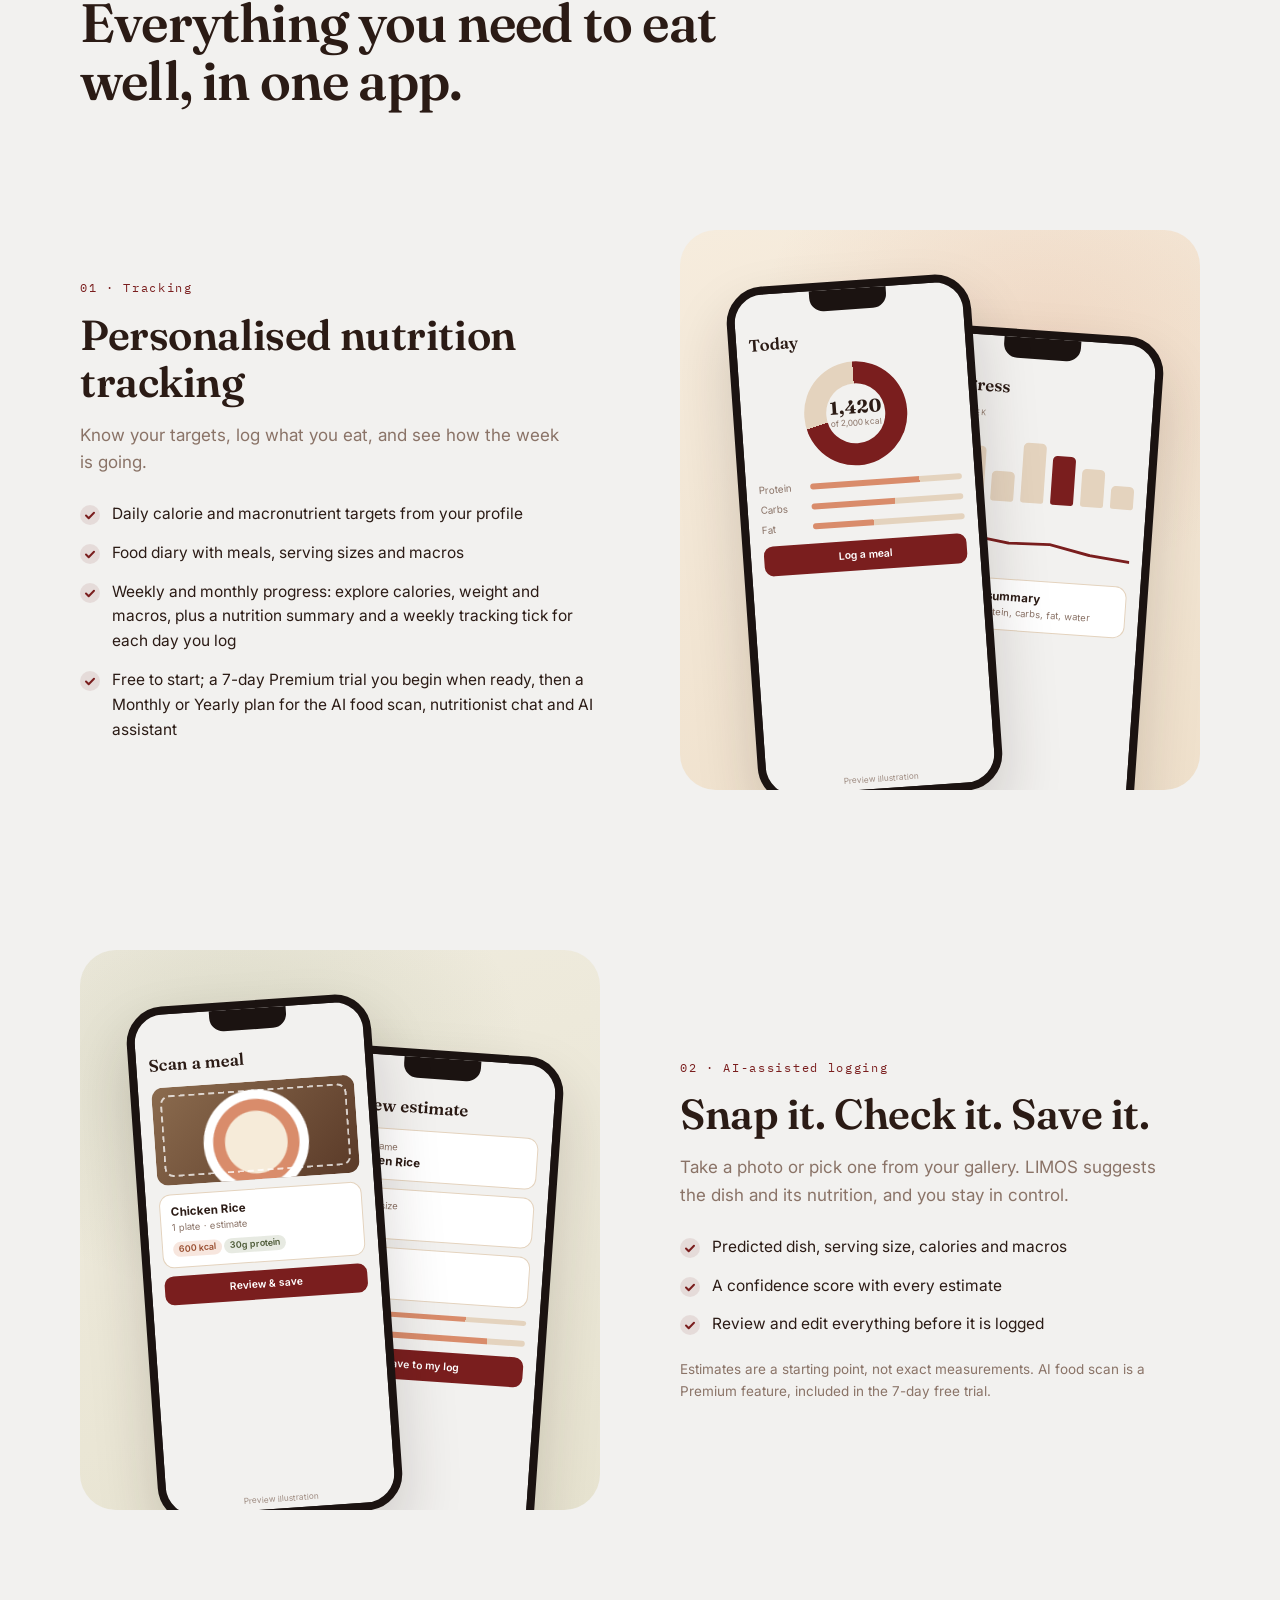
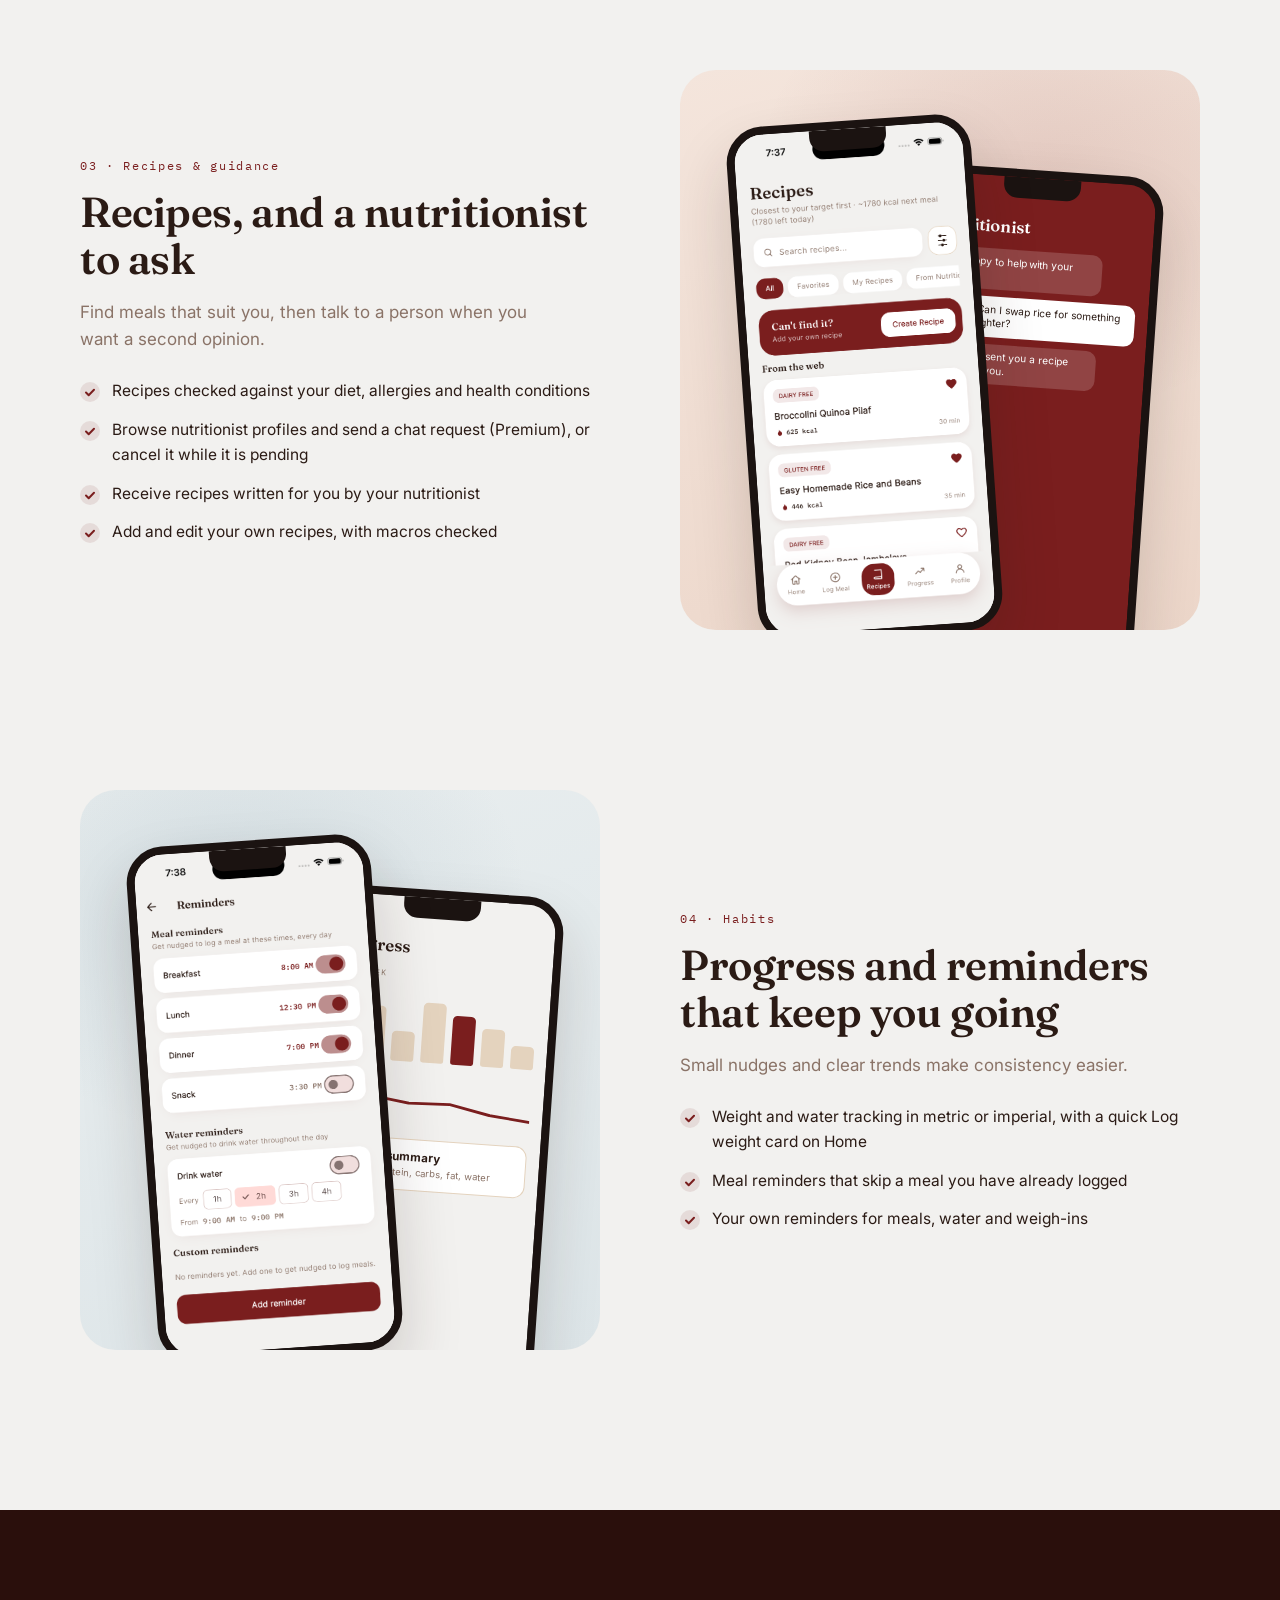
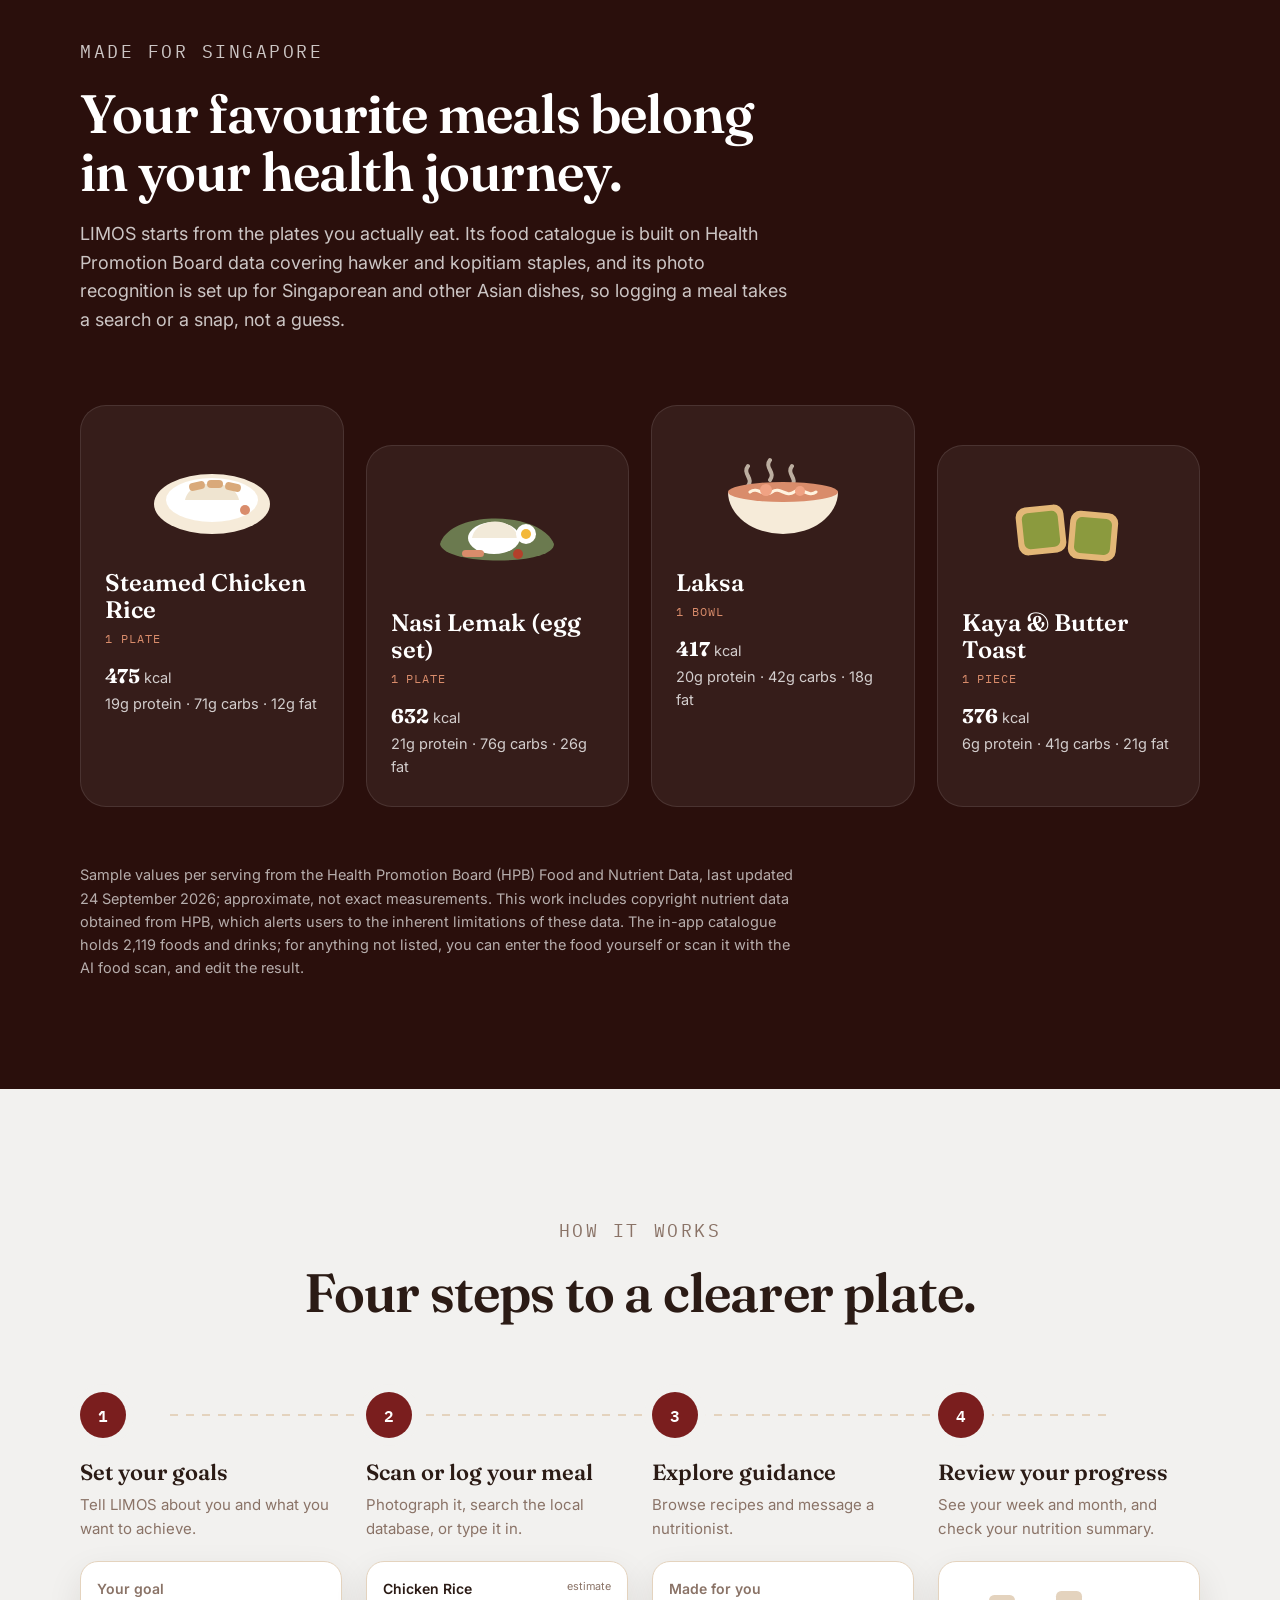
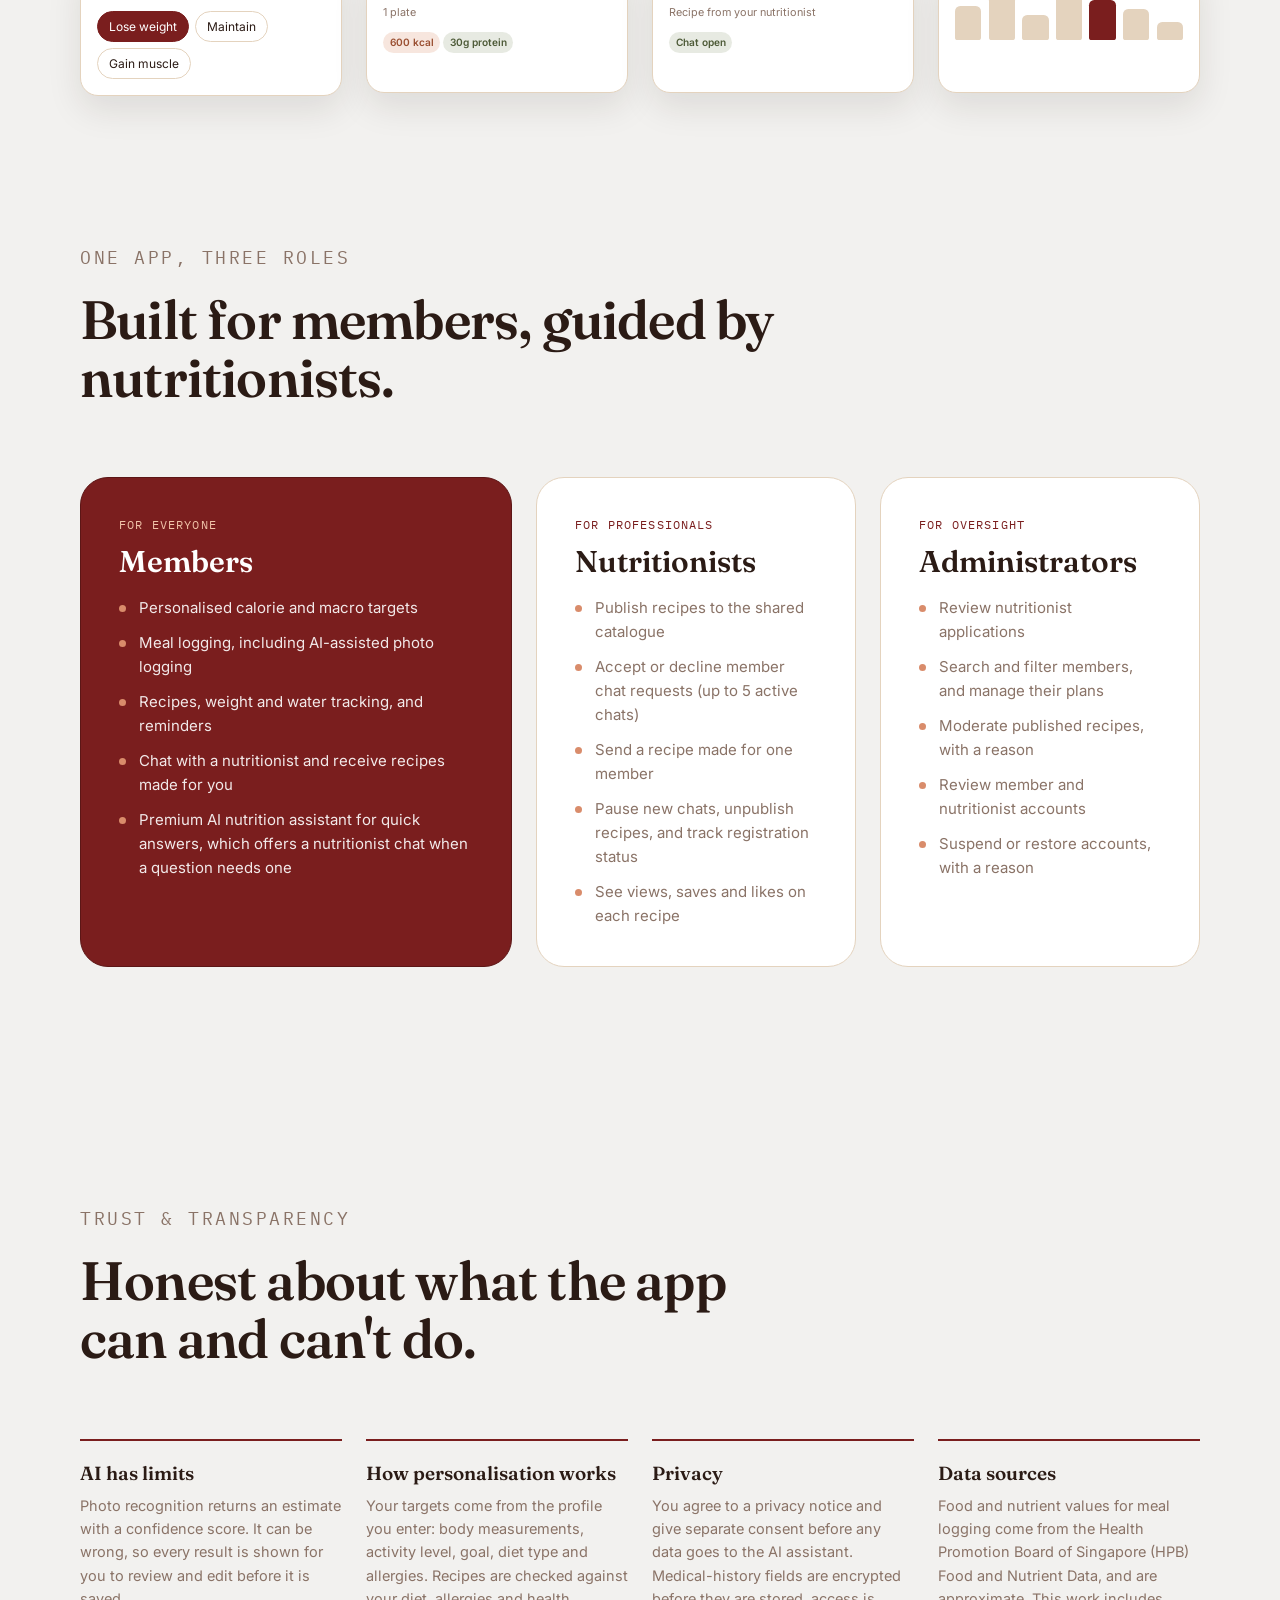
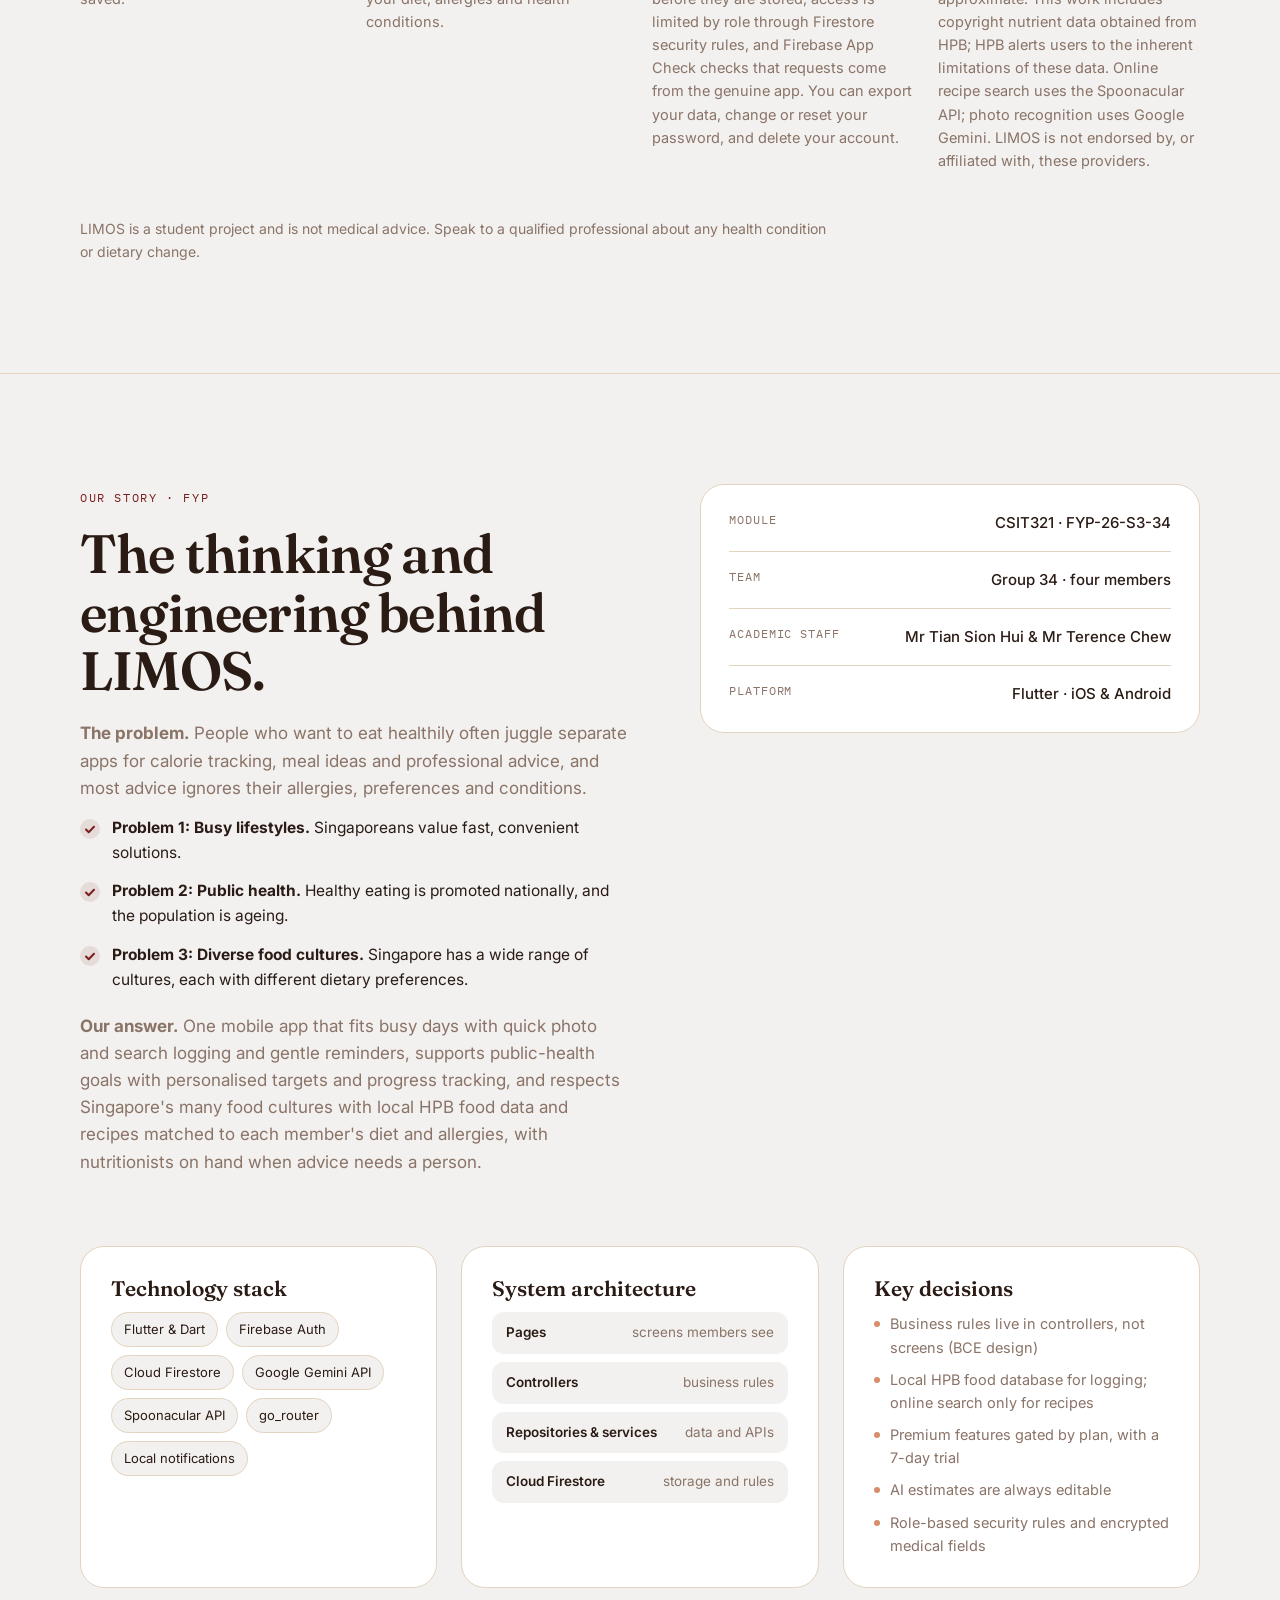
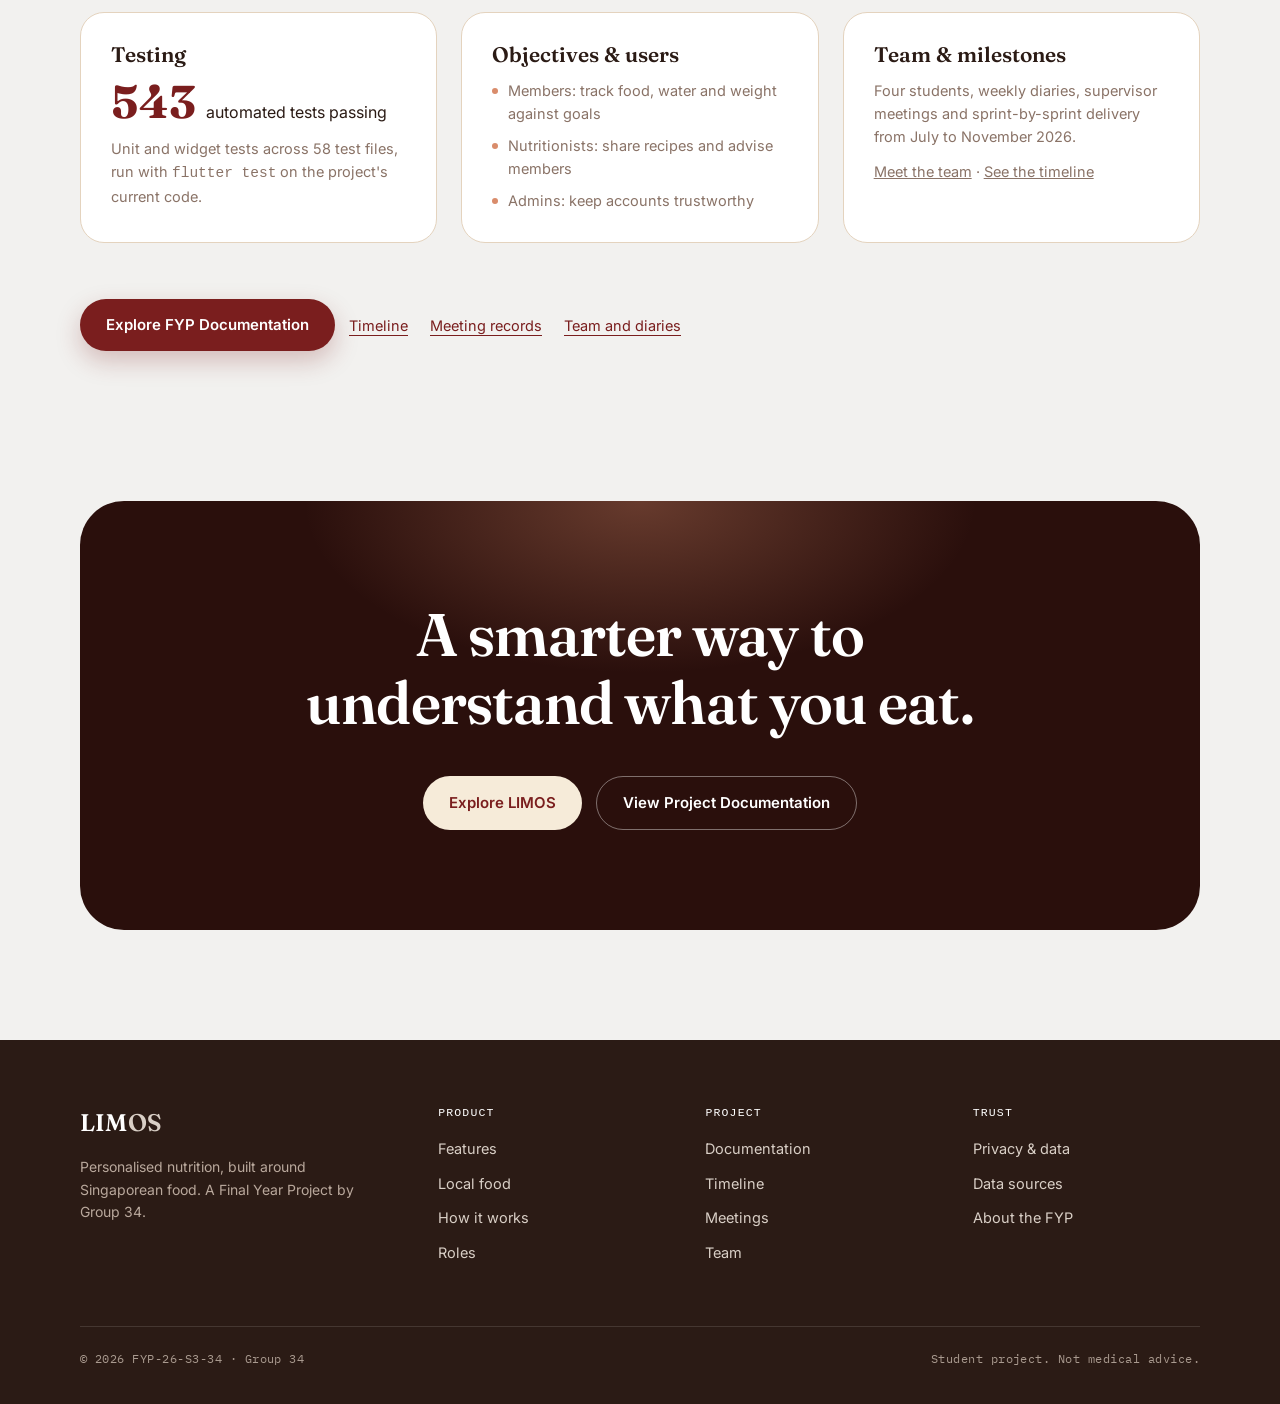
==== commit 833c182c: "Add 1 August meeting and refine home page Premium and nutritionist details" ====
--- a/index.html
+++ b/index.html
@@ -116,7 +116,7 @@
                             <li>Daily calorie and macronutrient targets from your profile</li>
                             <li>Food diary with meals, serving sizes and macros</li>
                             <li>Weekly and monthly progress: explore calories, weight and macros, plus a nutrition summary and a weekly tracking tick for each day you log</li>
-                            <li>Free 7-day Premium trial you start when you are ready, then a Monthly or Yearly plan</li>
+                            <li>Free to start; a 7-day Premium trial you begin when ready, then a Monthly or Yearly plan for the AI food scan, nutritionist chat and AI assistant</li>
                         </ul>
                     </div>
                     <div class="feature__visual" data-reveal>
@@ -145,7 +145,7 @@
                             <li>A confidence score with every estimate</li>
                             <li>Review and edit everything before it is logged</li>
                         </ul>
-                        <p class="feature__note">Estimates are a starting point, not exact measurements.</p>
+                        <p class="feature__note">Estimates are a starting point, not exact measurements. AI food scan is a Premium feature, included in the 7-day free trial.</p>
                     </div>
                     <div class="feature__visual" data-reveal>
                         <figure class="device device--a" ><div class="screen" data-shot="scan" data-alt="LIMOS AI food recognition screen with a photographed meal and its estimated nutrition"><div class="ui"><p class="ui-h">Scan a meal</p>
@@ -170,7 +170,7 @@
                         <p class="feature__lede">Find meals that suit you, then talk to a person when you want a second opinion.</p>
                         <ul class="ticks">
                             <li>Recipes checked against your diet, allergies and health conditions</li>
-                            <li>Browse nutritionist profiles and send a chat request</li>
+                            <li>Browse nutritionist profiles and send a chat request (Premium), or cancel it while it is pending</li>
                             <li>Receive recipes written for you by your nutritionist</li>
                             <li>Add and edit your own recipes, with macros checked</li>
                         </ul>
@@ -290,6 +290,7 @@
                             <li>Publish recipes to the shared catalogue</li>
                             <li>Accept or decline member chat requests (up to 5 active chats)</li>
                             <li>Send a recipe made for one member</li>
+                            <li>Pause new chats, unpublish recipes, and track registration status</li>
                             <li>See views, saves and likes on each recipe</li>
                         </ul>
                     </div>
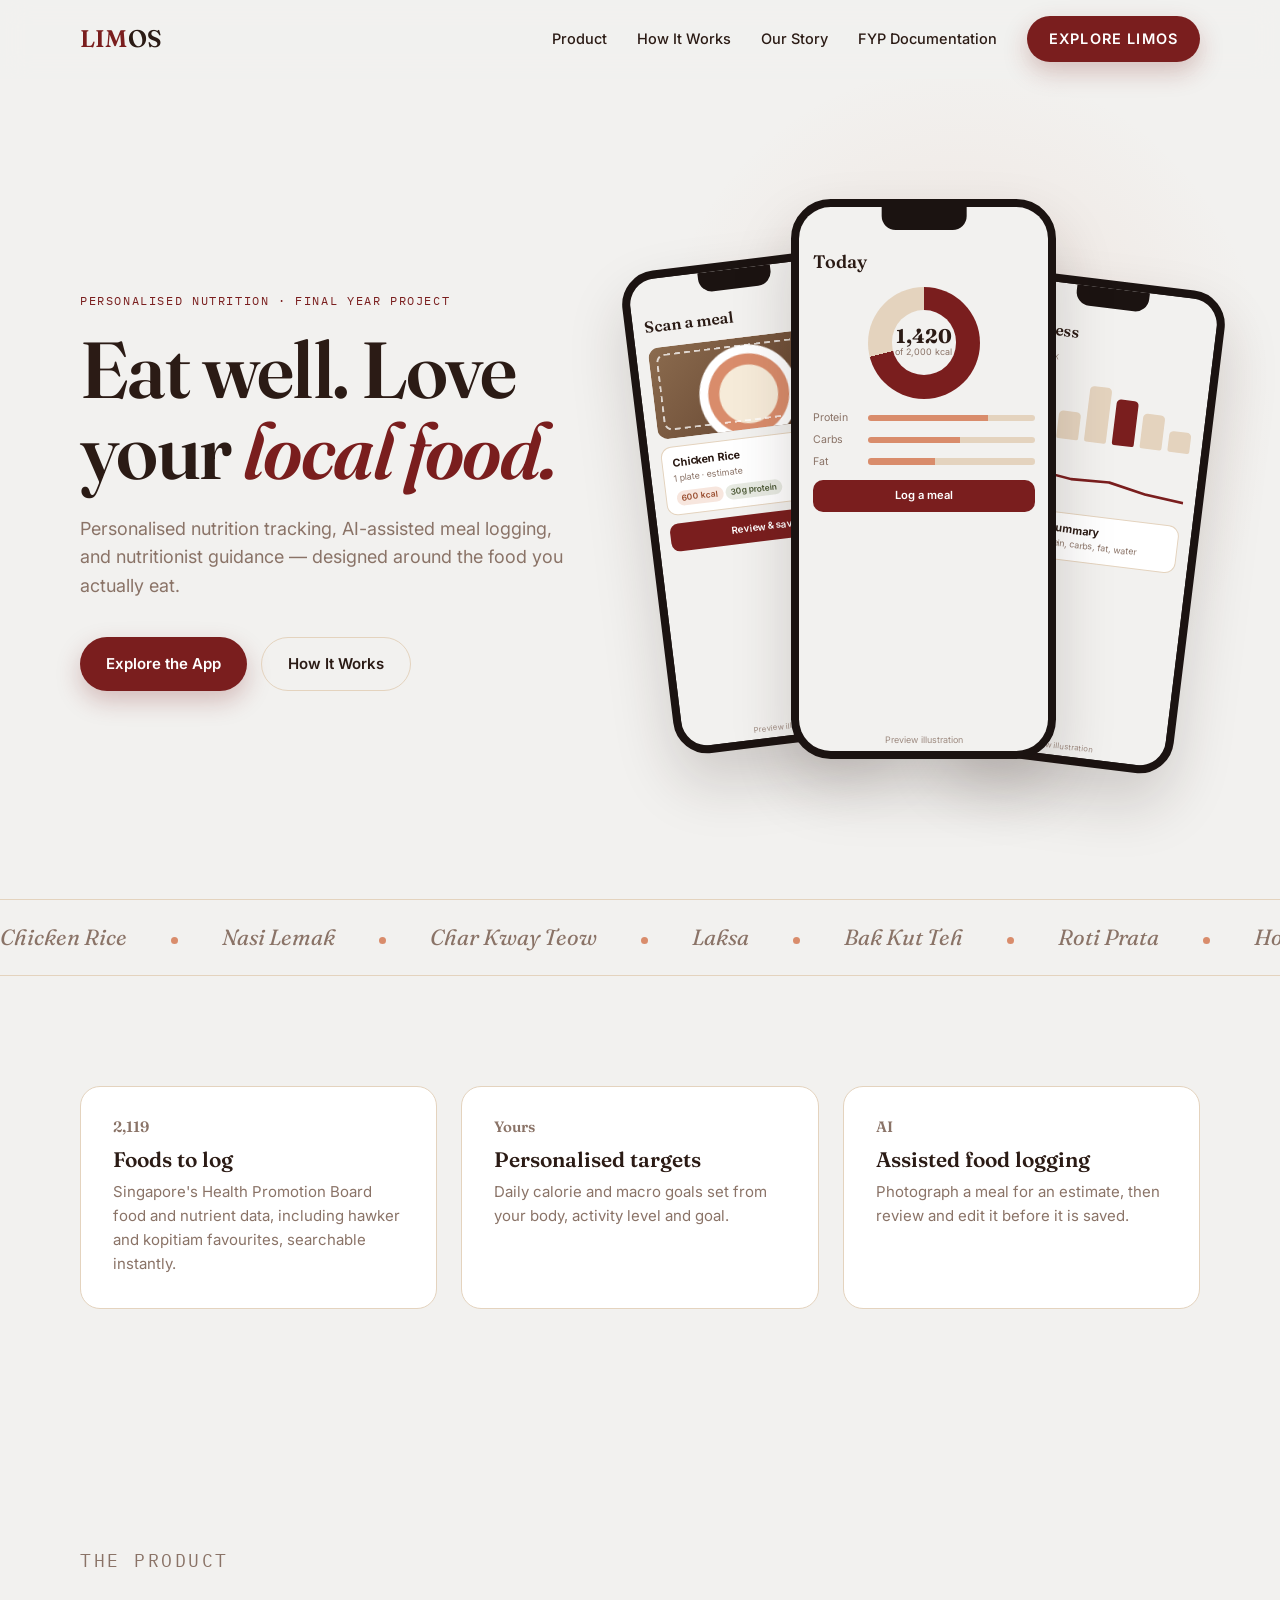
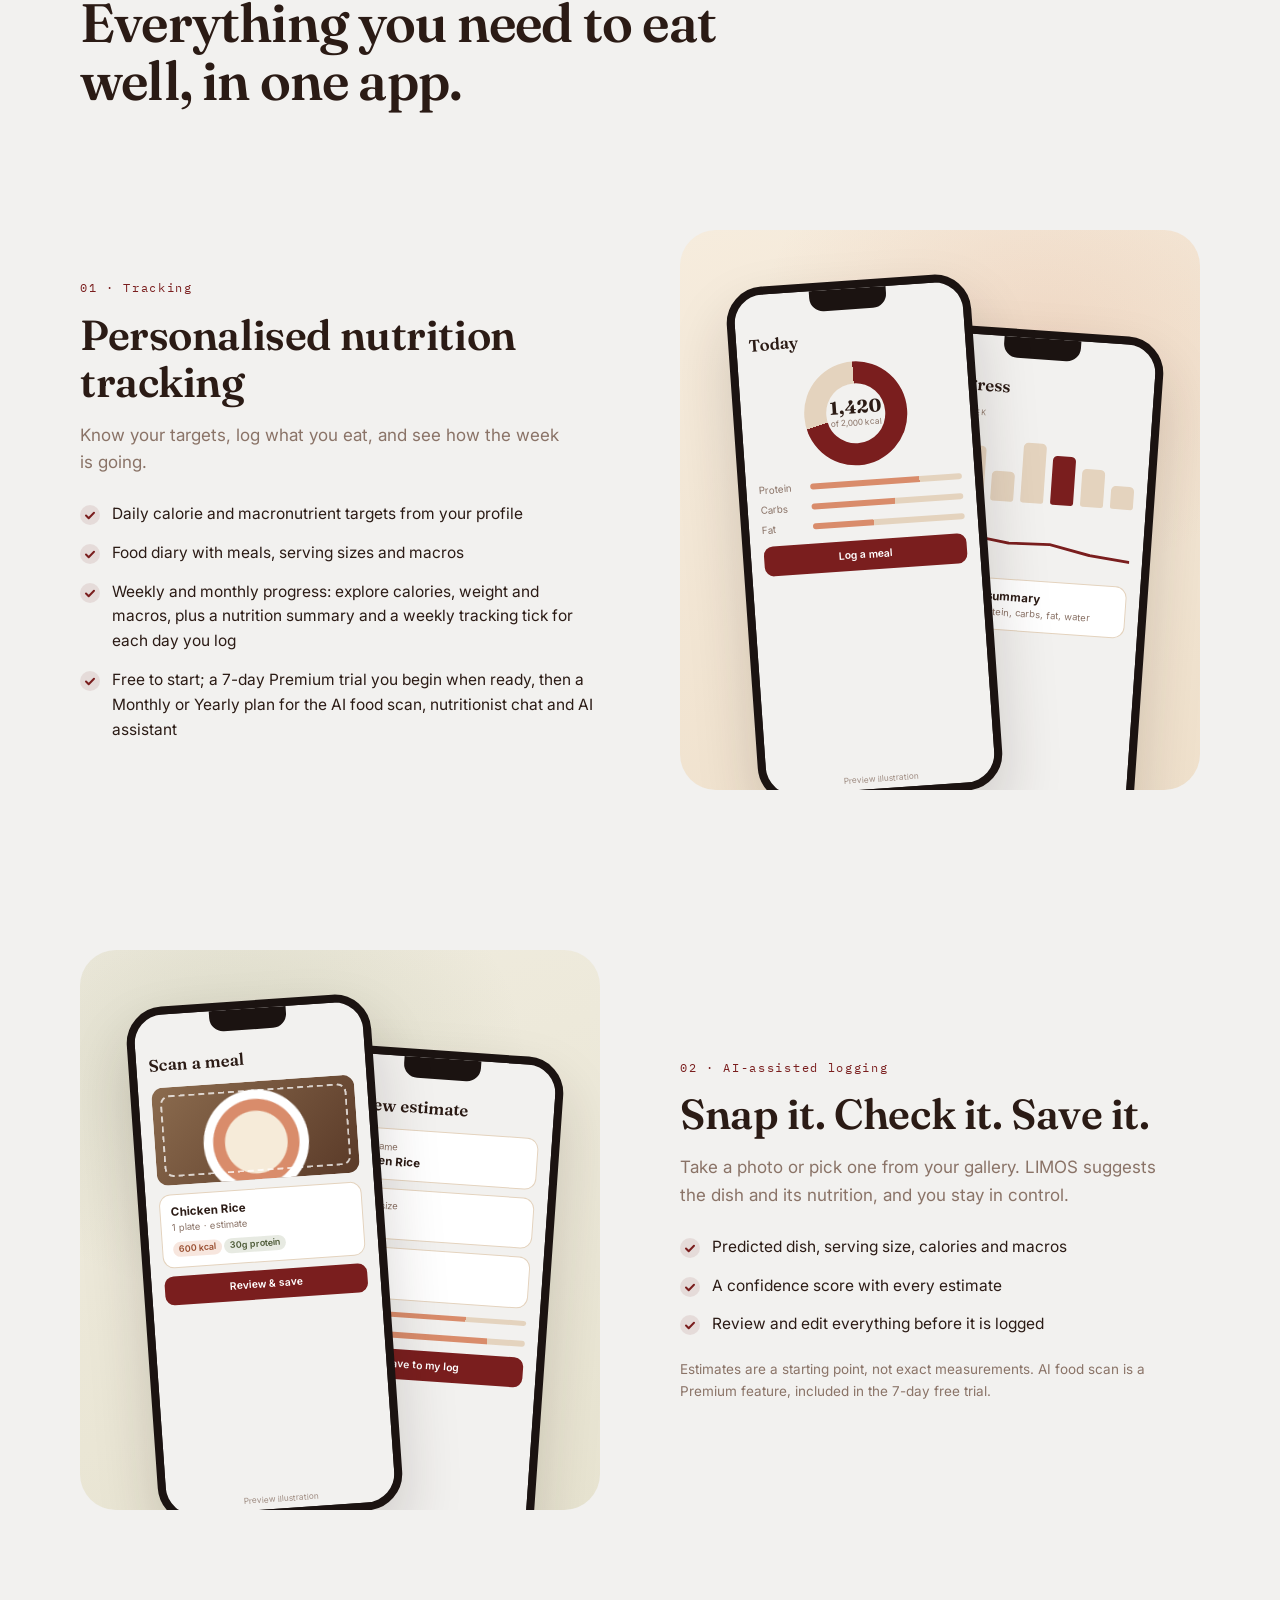
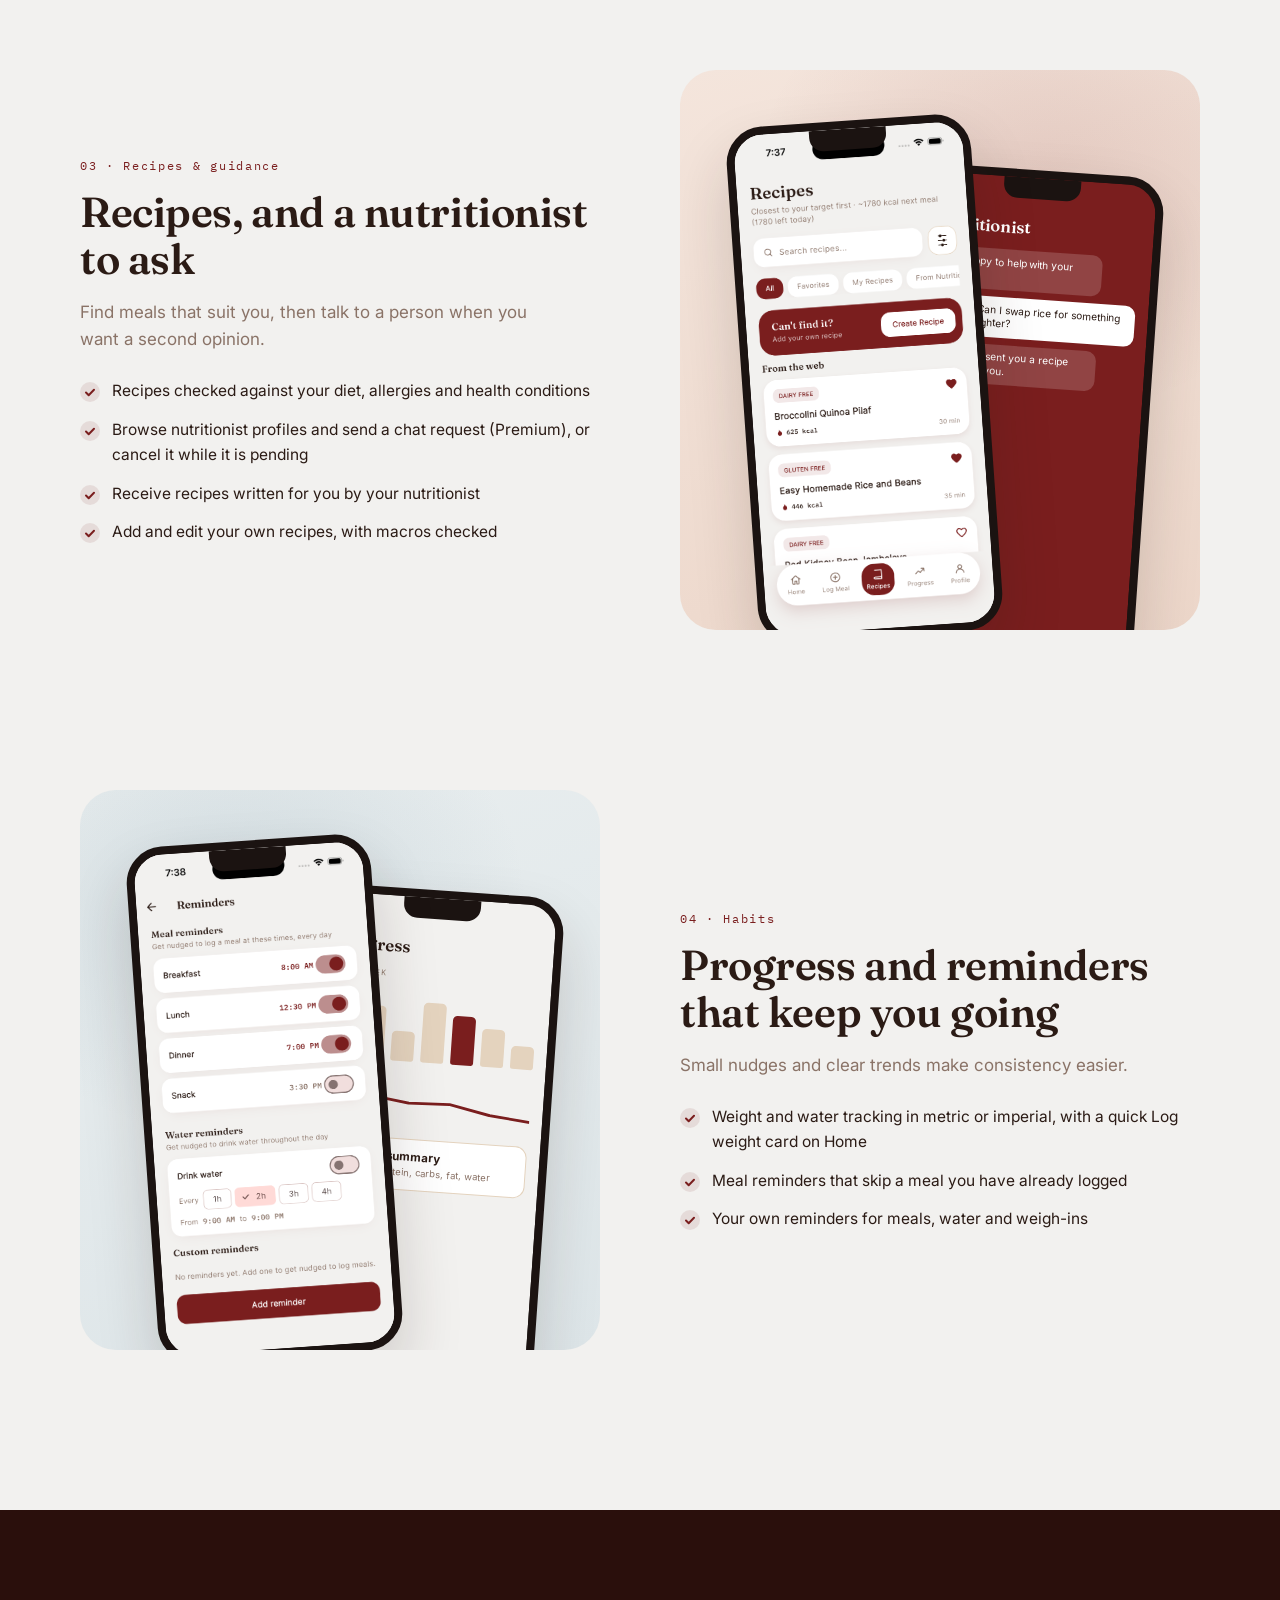
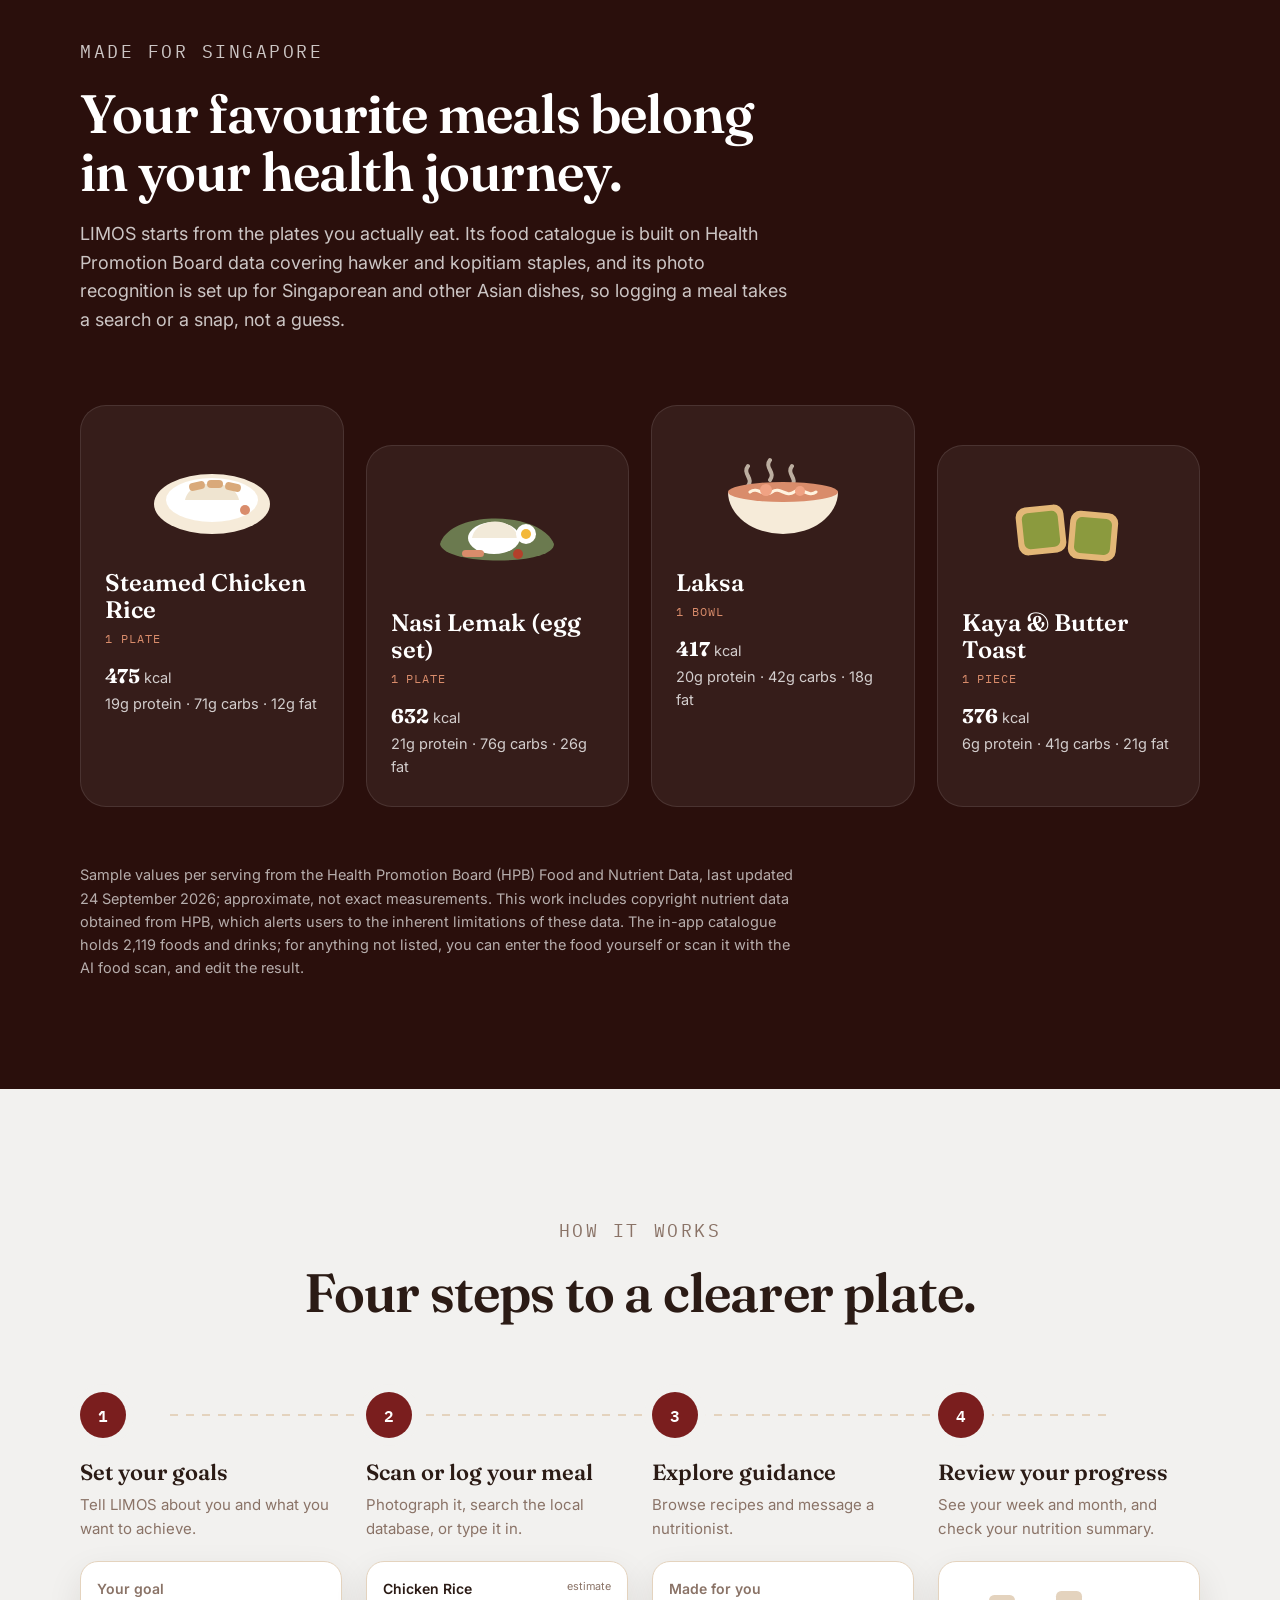
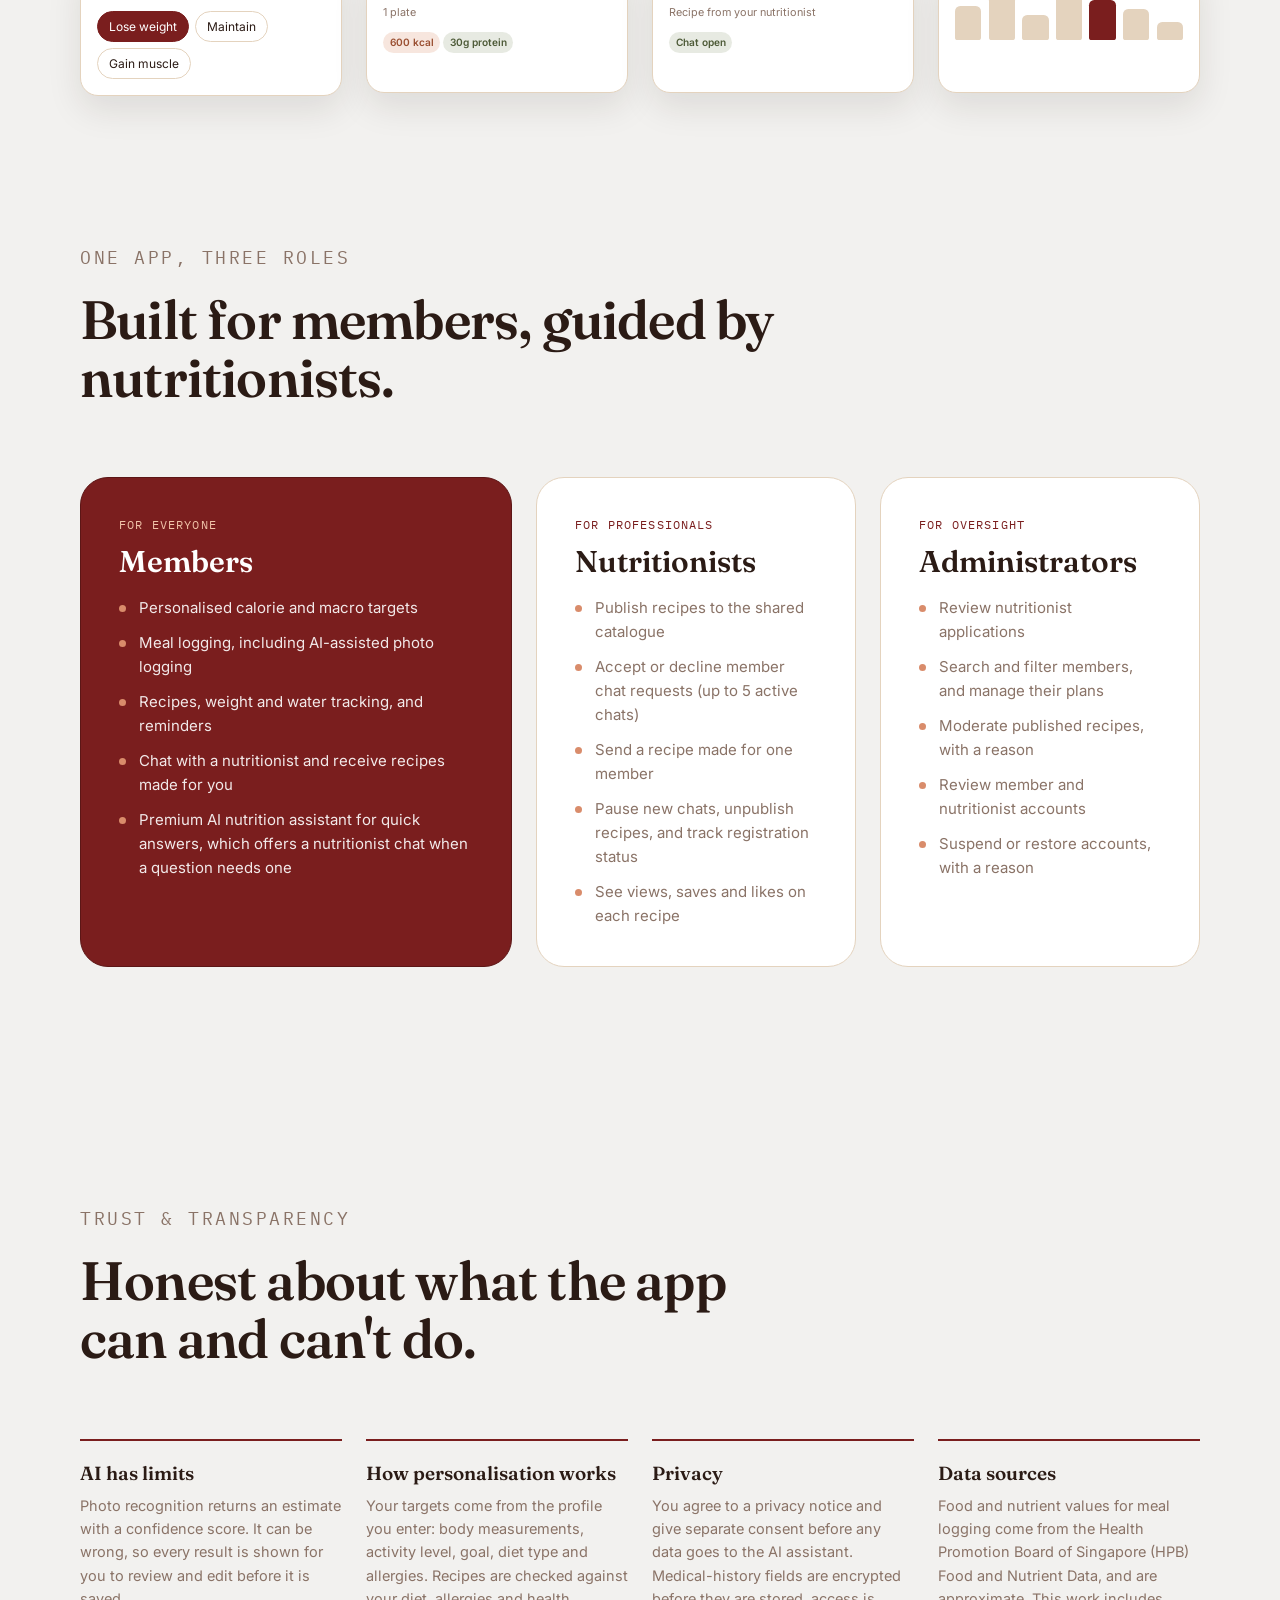
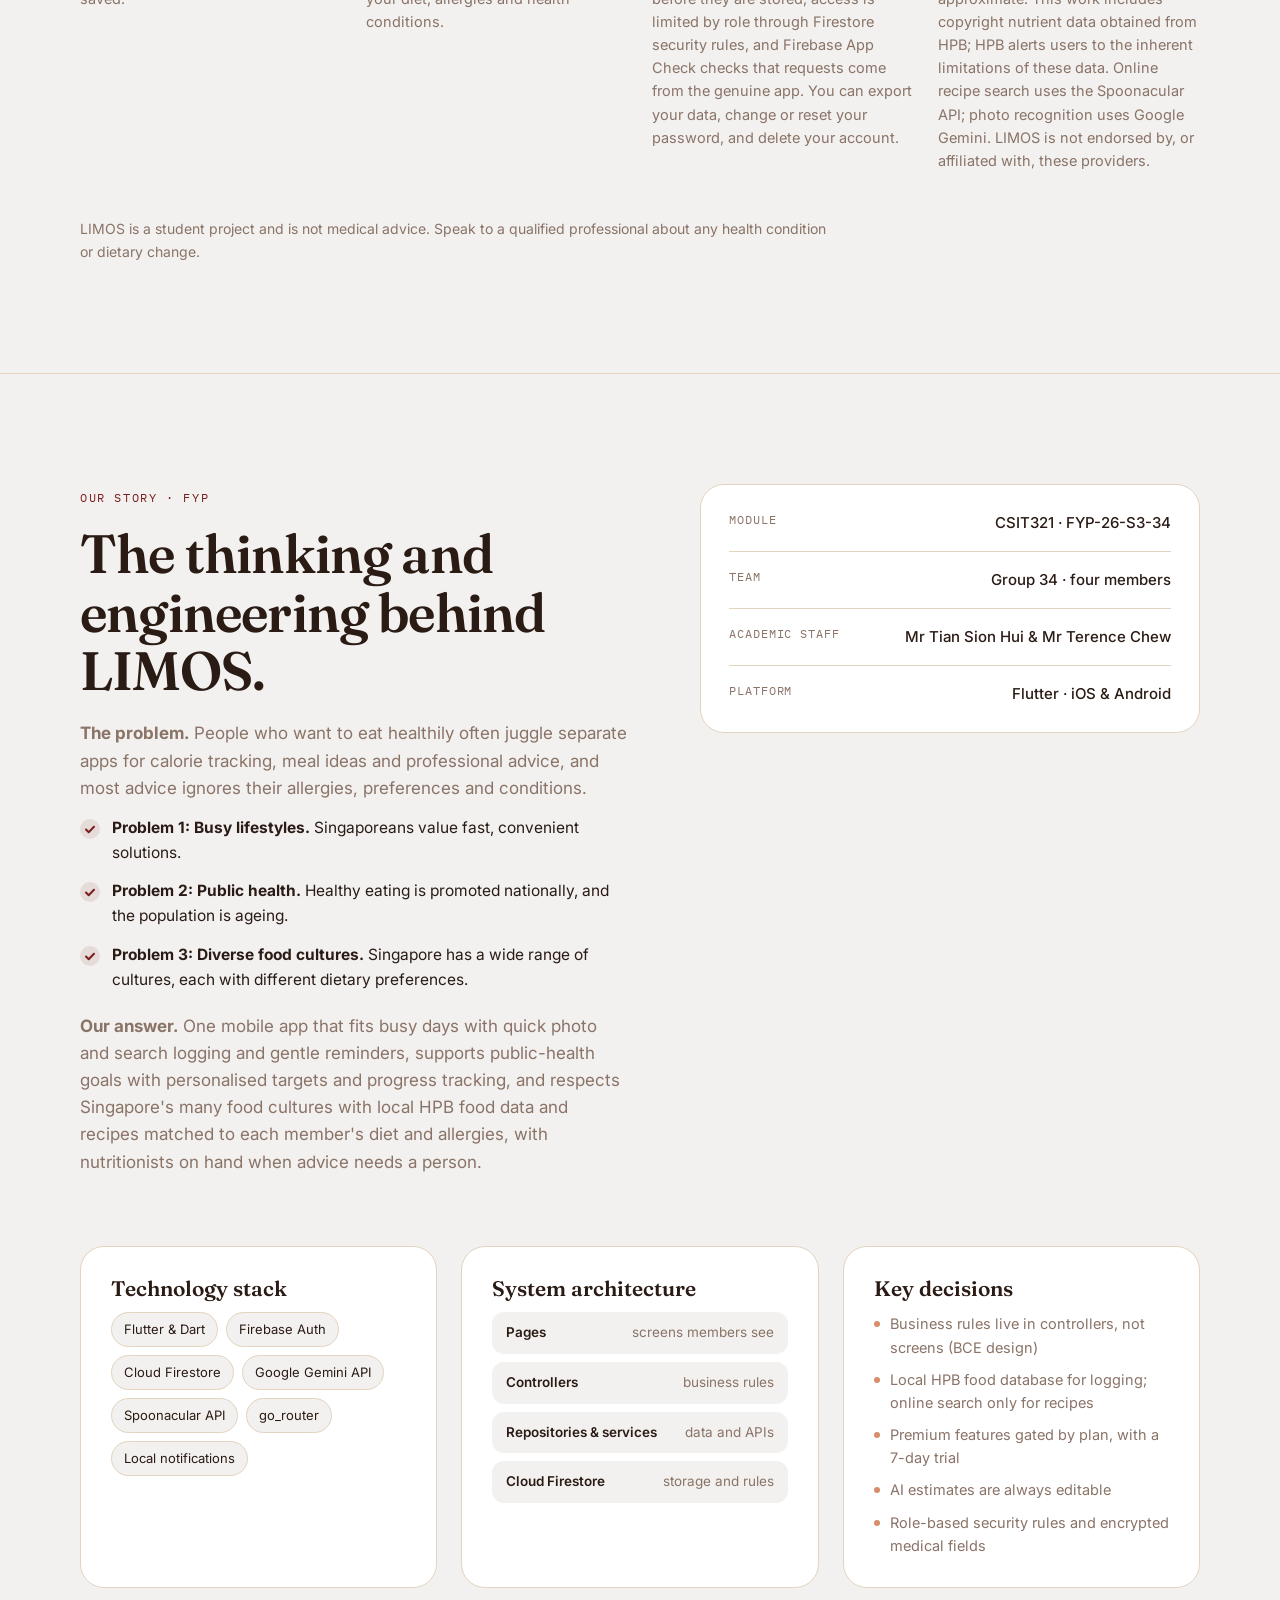
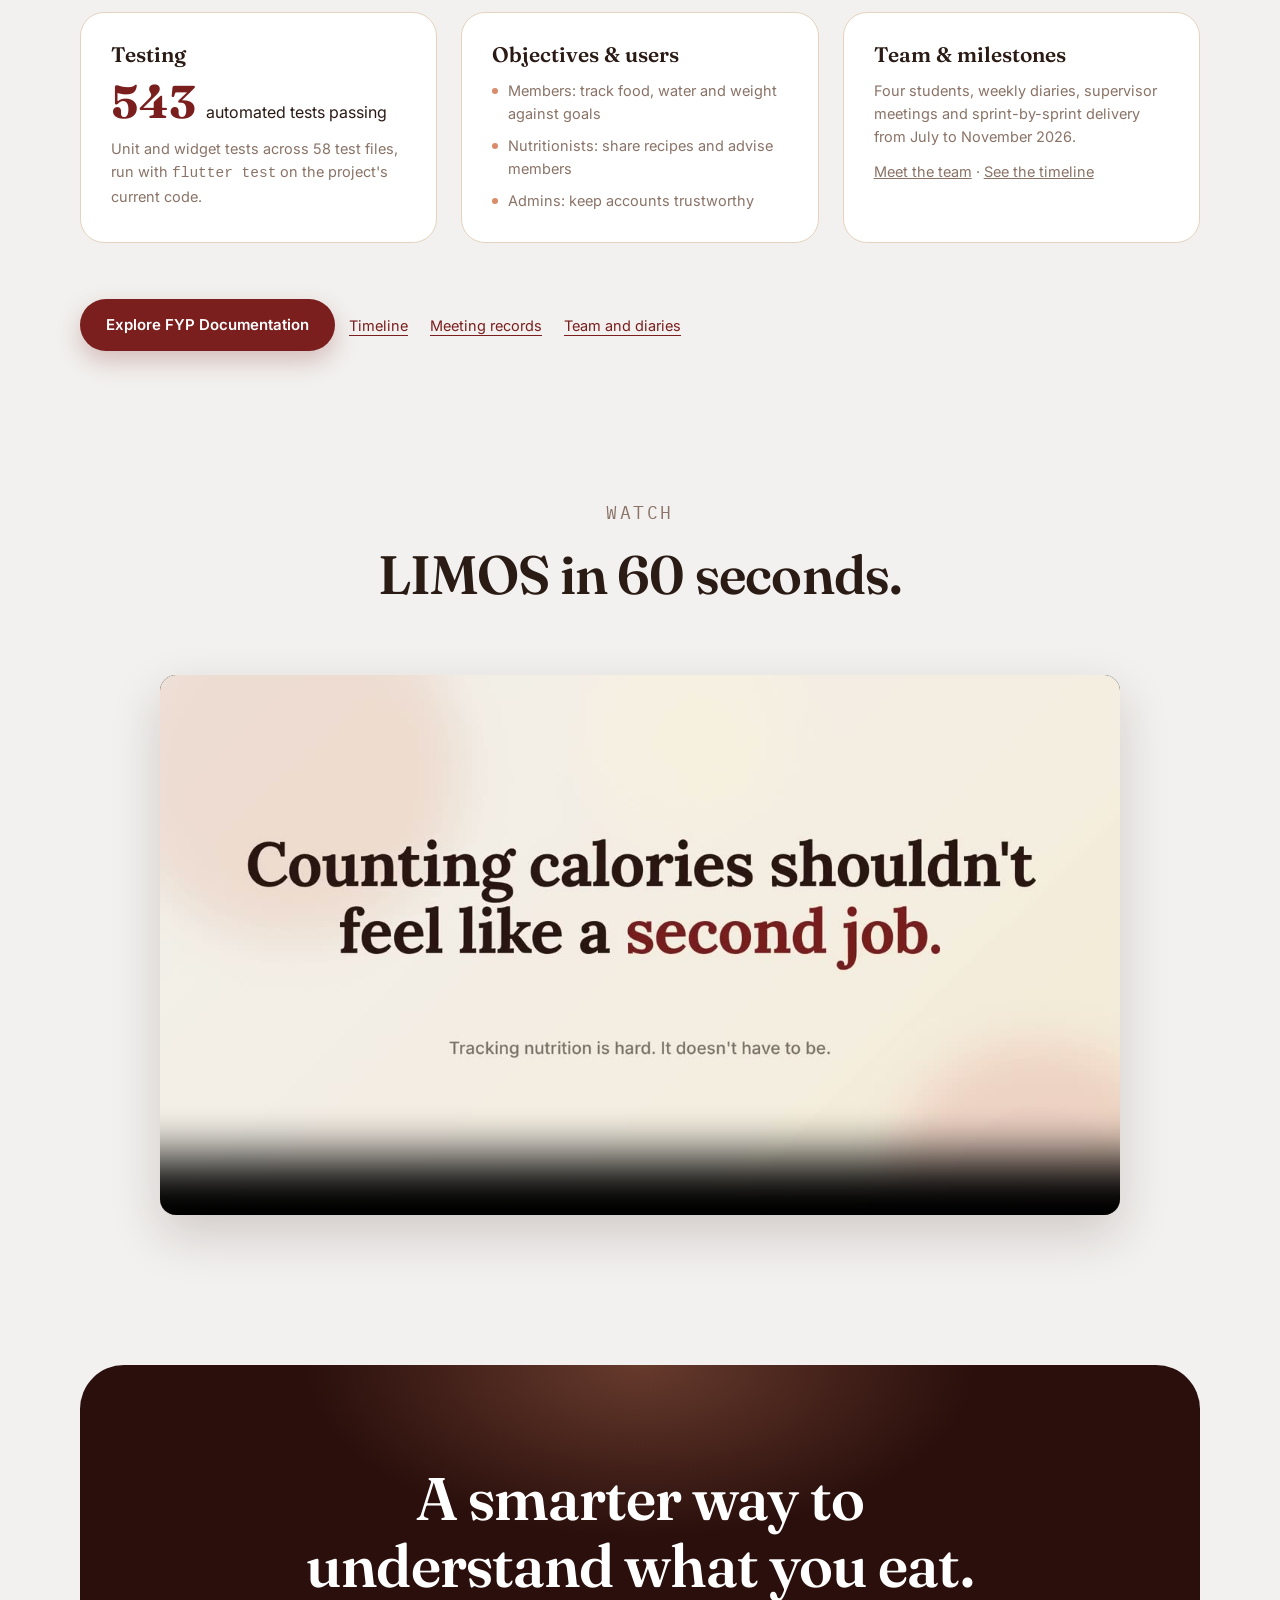
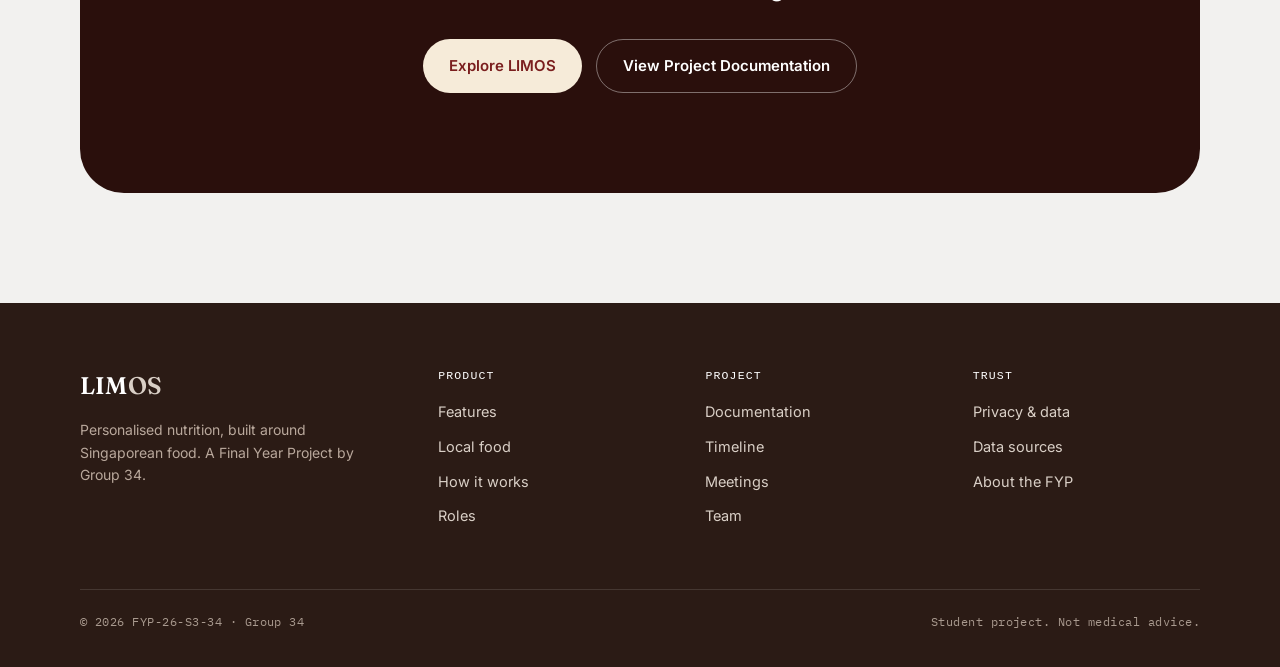
==== commit 7f9cd546: "Add trailer video and downloadable Phase 1 and Phase 2 documents" ====
--- a/index.html
+++ b/index.html
@@ -410,6 +410,18 @@
             </div>
         </section>
 
+        <section id="trailer" aria-labelledby="trailer-title" style="padding-top:20px">
+            <div class="wrap">
+                <div class="sec-head sec-head--center" data-reveal>
+                    <p class="eyebrow">Watch</p>
+                    <h2 id="trailer-title">LIMOS in 60 seconds.</h2>
+                </div>
+                <video controls preload="metadata" playsinline poster="assets/limos-trailer-poster.jpg" style="display:block;width:100%;max-width:960px;margin:0 auto;border-radius:16px;background:#000;box-shadow:0 20px 50px rgba(60,30,20,.18);">
+                    <source src="assets/limos-trailer.mp4" type="video/mp4">
+                    Your browser does not support embedded video. <a href="assets/limos-trailer.mp4">Download the LIMOS trailer</a>.
+                </video>
+            </div>
+        </section>
         <div class="home-final-wrap">
             <div class="wrap">
                 <section class="final" aria-labelledby="final-title" style="padding-block:100px">
